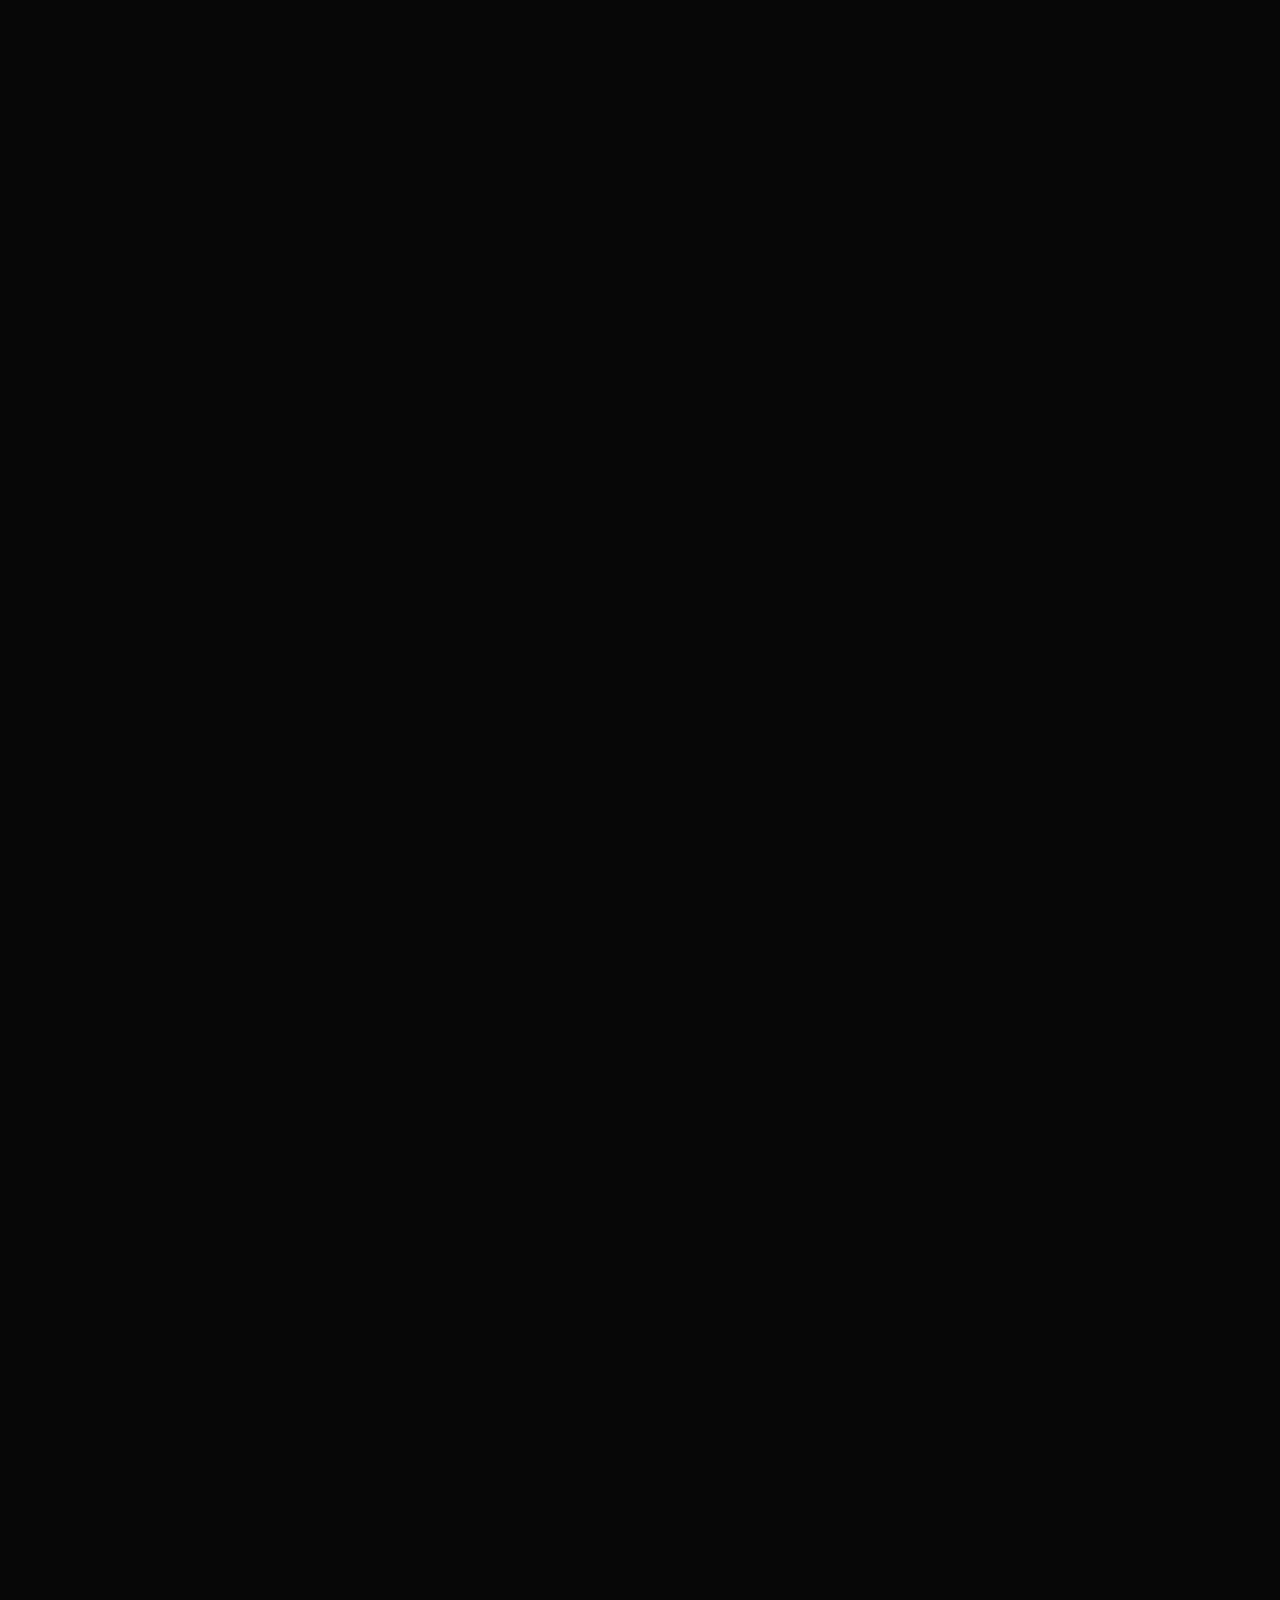
==== index.html @ befa2b54 "Refresh the portrait-stage stylesheet cache key" ====
<!doctype html>
<html lang="en">
<head>
<meta charset="utf-8">
<script>
(() => {
  const root = document.documentElement;
  root.classList.add("intro-pending");
  const revealLegacyPage = () => {
    root.classList.remove("intro-pending");
    document.getElementById("phase2-gate")?.setAttribute("hidden", "");
    document.getElementById("page")?.removeAttribute("inert");
  };
  window.addEventListener("error", event => {
    if (event.target?.type === "module" || event.target === window) revealLegacyPage();
  }, true);
  window.addEventListener("unhandledrejection", revealLegacyPage, { once: true });
})();
</script>
<style id="intro-critical-visibility">
html.intro-pending #page { visibility: hidden !important; }
</style>
<noscript><style>.phase2-gate{display:none!important}html.intro-pending #page{visibility:visible!important}</style></noscript>
<meta name="viewport" content="width=device-width, initial-scale=1">
<meta name="theme-color" content="#030303">
<title>Md Saad | ZTRACE — Cybersecurity Learning Portfolio</title>
<meta name="description" content="Md Saad is a CSE student beginning a cybersecurity journey, learning Linux, networking, reconnaissance fundamentals, and ethical hacking responsibly.">
<meta name="robots" content="index, follow, max-image-preview:large">
<meta property="og:title" content="Md Saad | ZTRACE — Cybersecurity Learning Portfolio">
<meta property="og:description" content="A CSE student documenting cybersecurity foundations, responsible exploration, and honest learning progress.">
<meta property="og:type" content="website">
<meta property="og:url" content="https://ztrace054-x.github.io/my-portfolio/">
<meta property="og:image" content="https://ztrace054-x.github.io/my-portfolio/assets/og-image.jpg">
<meta property="og:site_name" content="ZTRACE | Md Saad">
<meta property="og:image:alt" content="Md Saad’s cybersecurity learning portfolio in cinematic red and black">
<meta name="twitter:card" content="summary_large_image">
<meta name="twitter:title" content="Md Saad | ZTRACE — Cybersecurity Learning Portfolio">
<meta name="twitter:description" content="Md Saad is a CSE student building cybersecurity foundations in Linux, networking, reconnaissance, and ethical hacking.">
<meta name="twitter:image" content="https://ztrace054-x.github.io/my-portfolio/assets/og-image.jpg">
<link rel="canonical" href="https://ztrace054-x.github.io/my-portfolio/">
<link rel="icon" type="image/svg+xml" href="./assets/favicon.svg">
<link rel="preload" href="./assets/fonts/space-grotesk-latin.woff2" as="font" type="font/woff2" crossorigin>
<link rel="preload" href="./assets/fonts/jetbrains-mono-latin.woff2" as="font" type="font/woff2" crossorigin>
<script type="module" src="./js/main.js?v=20261109.3"></script>
<link rel="stylesheet" href="./css/tokens.css?v=20261109.1"><link rel="stylesheet" href="./css/base.css?v=20261106.3"><link rel="stylesheet" href="./css/components.css?v=20261106.3"><link rel="stylesheet" href="./css/motion.css?v=20261106.3"><link rel="stylesheet" href="./css/style.css?v=20261106.3"><link rel="stylesheet" href="./css/intro.css?v=20261106.3"><link rel="stylesheet" href="./css/responsive.css?v=20261018.3"><link rel="stylesheet" href="./css/portfolio-refresh.css?v=20261106.3"><link rel="stylesheet" href="./css/design-system.css?v=20261018.3"><link rel="stylesheet" href="./css/phase-3.css?v=20261018.3"><link rel="stylesheet" href="./css/phase-4.css?v=20261106.3">
  
  <link rel="stylesheet" href="./css/motion-polish.css?v=20261018.5">
  <link rel="stylesheet" href="./css/dashboard-shell.css?v=20261106.3" media="print" data-workspace-styles><link rel="stylesheet" href="./css/phase-5.css?v=20261106.3"><link rel="stylesheet" href="./css/phase-6.css?v=20261106.3"><link rel="stylesheet" href="./css/premium-redesign.css?v=20261106.3"><meta name="color-scheme" content="dark"><script type="application/ld+json">
{
  "@context": "https://schema.org",
  "@type": "Person",
  "name": "Md Saad",
  "alternateName": "ZTRACE",
  "url": "https://ztrace054-x.github.io/my-portfolio/",
  "image": "https://ztrace054-x.github.io/my-portfolio/assets/saad-golden.jpg",
  "description": "Md Saad is a CSE student beginning a cybersecurity journey, developing foundations in Linux, computer networking, reconnaissance, and ethical hacking through responsible learning.",
  "knowsAbout": ["Computer science", "Linux fundamentals", "Computer networking", "Reconnaissance fundamentals", "Ethical hacking principles"],
  "sameAs": ["https://github.com/ztrace054-x", "https://tryhackme.com/p/mdsaad01755", "https://www.instagram.com/mdsaad01755/"]
}
</script>
  <link rel="stylesheet" href="./css/cyber-noir.css?v=20261105.2">
  <link rel="stylesheet" href="./css/phase-6-visual-unification.css?v=20261106.1">
  <link rel="stylesheet" href="./css/phantom-signal.css?v=20261108.1">
  <link rel="stylesheet" href="./css/workspace-shell.css?v=20261107.1" media="print" data-workspace-styles>
  <link rel="preconnect" href="https://fonts.googleapis.com">
  <link rel="preconnect" href="https://fonts.gstatic.com" crossorigin>
  <link href="https://fonts.googleapis.com/css2?family=Barlow+Condensed:wght@600;700;800;900&display=swap" rel="stylesheet" media="print" data-async-fonts>
  <noscript><link href="https://fonts.googleapis.com/css2?family=Barlow+Condensed:wght@600;700;800;900&display=swap" rel="stylesheet"></noscript>
  <link rel="stylesheet" href="./css/editorial-reference.css?v=20261109.4">
</head>
<body data-design="editorial-portfolio-v1">
<a class="skip-link" href="#main">Skip to content</a>
<div id="page">
  <header class="site-header" id="site-header">
    <div class="header-inner container">
      <a class="wordmark" href="#home" aria-label="ZTRACE by Md Saad, home">ZTRACE<span>.</span><small>MD SAAD</small></a>
      <nav class="desktop-nav" aria-label="Main navigation">
        <a href="#home" data-magnetic aria-current="location"><span class="nav-link-inner"><span class="nav-index">01</span> Home</span></a><a href="#about" data-magnetic><span class="nav-link-inner"><span class="nav-index">02</span> About</span></a><a href="#workbench" data-magnetic><span class="nav-link-inner"><span class="nav-index">03</span> Workbench</span></a><a href="#projects" data-magnetic><span class="nav-link-inner"><span class="nav-index">04</span> Projects</span></a><a href="#certificates" data-magnetic><span class="nav-link-inner"><span class="nav-index">05</span> Certificates</span></a><a href="#contact" data-magnetic><span class="nav-link-inner"><span class="nav-index">06</span> Contact</span></a>
      </nav>
      <a class="workspace-launch" id="workspace-launch" href="#/profile">Open workspace <span aria-hidden="true">↗</span></a>
      <div class="header-controls">
        <button class="motion-toggle" data-motion-toggle type="button" aria-pressed="true" aria-label="Turn animations off"><span class="motion-dot" aria-hidden="true"></span><span data-motion-label>Motion on</span></button><button class="menu-toggle" id="menu-toggle" type="button" aria-label="Open navigation" aria-controls="mobile-menu" aria-expanded="false"><span></span><span></span></button>
      </div>
    </div>
  </header>
  <main id="main" tabindex="-1">
    <noscript><style>.motion-toggle,.menu-toggle,.copy-button,.replay-link,.workspace-launch,.mobile-workspace-link,.app-back-link{display:none!important}</style>
    <nav class="container no-script-nav" aria-label="Section links">
      <a href="#home">Home</a><a href="#about">About</a><a href="#workbench">Workbench</a><a href="#projects">Projects</a><a href="#certificates">Certificates</a><a href="#contact">Contact</a><a href="#gallery">Gallery</a>
    </nav>
    </noscript>
    <section class="hero container editorial-hero" id="home" aria-labelledby="hero-title">
 <div class="hero-topline"><p class="eyebrow"><span class="status-dot"></span>01 / LEARNING IN PUBLIC</p><span class="micro">ZTRACE / CYBERSECURITY PORTFOLIO</span></div>
 <div class="hero-main editorial-hero-main">
  <div class="hero-copy">
   <p class="hero-greeting">HELLO, I'M</p>
   <h1 id="hero-title" class="hero-name" aria-label="MD SAAD."><span class="hero-name-first">MD</span><span class="hero-name-last">SAAD<span class="hero-name-period">.</span></span></h1>
   <p class="hero-role">CSE STUDENT <span aria-hidden="true">/</span> CYBERSECURITY BEGINNER</p>
   <p class="hero-description">I'm beginning my cybersecurity journey, building strong foundations in Linux, computer networking and reconnaissance—while keeping every exercise authorized and responsible.</p>
   <div class="hero-actions"><a class="button button-primary" href="#workbench"><span>Explore my workbench <svg class="arrow" aria-hidden="true" viewBox="0 0 24 24"><path d="M5 12h14m-6-6 6 6-6 6"></path></svg></span></a><a class="text-link" href="#about">Meet Saad <span aria-hidden="true">↗</span></a></div>
   <p class="course-credit">LEARNING / <strong>ETHICAL HACKING FOR BEGINNERS · BYTE CAPSULE</strong></p>
   <div class="hero-tags" aria-label="Current learning focus"><span>LINUX</span><span>NETWORKING</span><span>RECON</span><span>ETHICAL HACKING</span></div>
  </div>
  <div class="hero-visual editorial-portrait-stage">
   <span class="hero-backdrop-word" aria-hidden="true">PORTFOLIO</span>
   <figure class="hero-portrait"><img class="hero-portrait-image" src="./assets/saad-golden.jpg" alt="Profile portrait in warm evening light, wearing a dark jacket" width="864" height="1080" loading="eager" fetchpriority="high" decoding="async"></figure>
   <span class="hero-float-tag hero-float-tag--linux" aria-hidden="true">LINUX</span>
   <span class="hero-float-tag hero-float-tag--network" aria-hidden="true">NETWORKING</span>
   <span class="hero-float-tag hero-float-tag--recon" aria-hidden="true">RECON</span>
   <span class="hero-float-tag hero-float-tag--ethical" aria-hidden="true">ETHICAL HACKING</span>
   <div class="hero-portrait-caption" aria-hidden="true"><strong>MD SAAD / ZTRACE</strong><span>CYBERSECURITY BEGINNER</span></div>
  </div>
 </div>
 <div class="hero-hud"><div><span>FOCUS</span><strong>LINUX / NETWORKING / RECON</strong></div><div><span>LEVEL</span><strong>BEGINNER / LEARNING IN PUBLIC</strong></div><div><span>PRINCIPLE</span><strong>AUTHORIZED PRACTICE ONLY</strong></div><a href="#projects" class="scroll-cue" aria-label="Scroll to learning tracks">SEE WHAT I'M BUILDING <span aria-hidden="true">↓</span></a></div>
</section>
<section class="about section container" id="about" aria-labelledby="about-title">
 <div class="section-heading"><p class="eyebrow">02 / ABOUT ME</p><h2 class="section-title" id="about-title" data-reveal="heading">A curious mind.<br><span class="secondary-heading">A new direction.</span></h2><span class="section-code" aria-hidden="true">THE PERSON BEHIND THE SIGNAL</span></div>
 <div class="identity-grid"><figure class="identity-portrait" data-reveal="photo"><div class="identity-photo" data-identity-tilt><div class="photo-label micro" aria-hidden="true"><span>WHO AM I?</span><span>SUBJECT // MD SAAD</span></div><img src="./assets/saad-formal.jpg" alt="Formal portrait of Md Saad" width="810" height="1080" loading="lazy" decoding="async"><div class="photo-scan" aria-hidden="true"></div><div class="photo-brackets" aria-hidden="true"><i></i><i></i><i></i><i></i></div><div class="photo-stamp micro" aria-hidden="true"><span>IDENTITY VERIFIED</span><small>PORTRAIT / VISUAL LABEL</small></div></div><figcaption><span>A face behind the curiosity.</span><span>HANDLE // ZTRACE054-X</span></figcaption></figure>
 <div class="identity-content"><p class="identity-intro" data-reveal="block">I'm Md Saad.<br><span>And this is where my cybersecurity journey begins.</span></p><div class="profile-card terminal-card" id="identity-terminal" data-cursor="terminal" role="region" aria-label="Terminal-style learning profile">
            <div class="profile-bar"><span class="profile-dots" aria-hidden="true"><i></i><i></i><i></i></span><span>saad@ztrace:~</span></div>
            <div class="profile-body">
              <p class="profile-cmd"><span class="prompt" aria-hidden="true">$</span> <span class="sr-only">whoami</span><span aria-hidden="true" data-type-command="whoami">whoami</span></p><p class="profile-out" data-terminal-output="0">md-saad: cse student / cybersecurity beginner</p>
              <p class="profile-cmd"><span class="prompt" aria-hidden="true">$</span> <span class="sr-only">cat status.txt</span><span aria-hidden="true" data-type-command="cat status.txt">cat status.txt</span></p><dl class="profile-status" data-terminal-output="1">
                <div><dt>education</dt><dd>CSE student</dd></div>
                <div><dt>level</dt><dd>cybersecurity beginner</dd></div>
                <div><dt>focus</dt><dd>Linux / networking / recon</dd></div>
                <div><dt>principle</dt><dd>authorized practice only</dd></div>
              </dl>
              <p class="profile-cmd"><span class="prompt" aria-hidden="true">$</span> <span class="sr-only">ls ./connect</span><span aria-hidden="true" data-type-command="ls ./connect">ls ./connect</span></p><ul class="profile-links" data-terminal-output="2">
                <li><a href="https://github.com/ztrace054-x" target="_blank" rel="noopener noreferrer">github <span aria-hidden="true">↗</span><span class="sr-only"> (opens in a new tab)</span></a></li>
                <li><a href="https://tryhackme.com/p/mdsaad01755" target="_blank" rel="noopener noreferrer">tryhackme <span aria-hidden="true">↗</span><span class="sr-only"> (opens in a new tab)</span></a></li>
                <li><a href="https://zt.zerodaytest.com/dashboard/profile" target="_blank" rel="noopener noreferrer">zeroday <span aria-hidden="true">↗</span><span class="sr-only"> (opens in a new tab)</span></a></li>
                <li><a href="https://www.instagram.com/mdsaad01755/" target="_blank" rel="noopener noreferrer">instagram <span aria-hidden="true">↗</span><span class="sr-only"> (opens in a new tab)</span></a></li>
                <li><a href="mailto:ztrace054@gmail.com">email <span aria-hidden="true">↗</span></a></li>
              </ul>
            </div>
          </div>
        </div></div>
 <div class="about-narrative"><p data-reveal="block">I'm Md Saad, a CSE student beginning my journey into cybersecurity. I'm currently developing my understanding of ethical hacking through structured learning and practical exploration.</p><p data-reveal="block">My interests include Linux, computer networking and reconnaissance fundamentals. I believe cybersecurity requires curiosity, discipline and responsibility. My goal is to keep learning, practice only in authorized environments and document my progress honestly.</p><div class="about-ethic" data-reveal="block"><span class="small-label">MY APPROACH</span><strong>Stay curious.<br>Practice responsibly. Document honestly.</strong><span class="small-label">CURRENT LEVEL / BEGINNER LEARNER</span></div></div>
 <p class="about-statement" data-reveal="heading">Cybersecurity begins with curiosity.<br><span class="secondary-heading">Trust is built through responsible practice.</span></p>
</section><section class="journey section" id="journey" aria-labelledby="journey-title">
      <div class="container">
        <div class="section-heading">
          <p class="eyebrow">03 / THE LEARNING PATH</p><h2 class="section-title" id="journey-title" data-reveal="heading">Foundations first. Possibilities ahead.</h2><span class="section-code" aria-hidden="true">PROGRESSION / 003</span>
        </div>
        <p class="section-intro" data-reveal="block">What I'm exploring now, what I want to try next,<br class="desktop-break"> and the direction I'm working toward.</p><a class="journey-skip text-link" href="#workbench">Skip to the workbench <span aria-hidden="true">↓</span></a>
        <div class="journey-route micro" aria-label="Learning roadmap"><span>START</span><span>LINUX</span><span>NETWORKING</span><span>RECON</span><span>ETHICAL HACKING</span><span>NEXT ↗</span></div><div class="journey-stage">
          <div class="journey-stage-label"><span>THE ROAD AHEAD</span><span>A learning roadmap, one step at a time.</span></div>
          <div class="journey-timeline" data-journey-timeline aria-label="Learning roadmap timeline">
          <div class="journey-track" aria-hidden="true"><span data-journey-progress></span></div>
          <div class="phase-grid">
            <article class="phase-card" data-phase="0"><span class="phase-number" aria-hidden="true">01</span><div class="phase-body"><p class="phase-status phase-status--progress"><span class="status-dot" aria-hidden="true"></span>In progress</p><h3>Foundations.</h3><p>Understanding the essentials before moving further.</p><ul><li>Ethical hacking fundamentals</li><li>Networking basics</li><li>Linux fundamentals</li><li>Reconnaissance concepts</li></ul><span class="phase-note">Building the essentials</span></div></article>
            <article class="phase-card" data-phase="1"><span class="phase-number" aria-hidden="true">02</span><div class="phase-body"><p class="phase-status phase-status--planned"><span class="status-dot" aria-hidden="true"></span>Planned</p><h3>Practice.</h3><p>Turning future understanding into responsible exploration.</p><ul><li>Authorized security labs</li><li>Beginner CTF challenges</li><li>Responsible bug hunting practice</li><li>Future certification goals</li></ul><span class="phase-note">Authorized practice only</span></div></article>
            <article class="phase-card" data-phase="2"><span class="phase-number" aria-hidden="true">03</span><div class="phase-body"><p class="phase-status phase-status--long-term"><span class="status-dot" aria-hidden="true"></span>Long-term</p><h3>Direction.</h3><p>Grow toward a professional cybersecurity career through consistent learning and responsible practice.</p><p class="phase-aspiration">Stay curious.<br>Build with intention.<br>Keep learning.</p><span class="phase-note">Professional direction</span></div></article>
          </div>
          </div>
        </div>
        <div class="journey-commitment" data-reveal="block"><span class="small-label">THE RULE THAT DOESN'T CHANGE</span><p>Every exercise starts with permission, a clearly defined scope, and a learning objective. I only practise in environments where I am explicitly authorized.</p><strong>AUTHORIZED PRACTICE ONLY.</strong></div>
      </div>
    </section>
    <section class="workbench section" id="workbench" aria-labelledby="workbench-title">
 <div class="container">
  <div class="section-heading"><p class="eyebrow">04 / THE WORKBENCH</p><h2 class="section-title" id="workbench-title" data-reveal="heading">Tools I'm learning.<br><span class="secondary-heading">Foundations first.</span></h2><span class="section-code" aria-hidden="true">BEGINNER EXPLORATION / 004</span></div>
  <p class="section-intro" data-reveal="block">A practical look at the tools I'm getting familiar with. Every one of them is still part of my learning process.</p>
  <div class="tool-grid editorial-tool-grid" aria-label="Cybersecurity tools in beginner exploration">
   <article class="tool-card" tabindex="0" role="group" aria-label="Kali Linux, beginner exploration"><div class="tool-card-top"><span class="tool-card-index">TOOL / 01</span><span class="tool-card-symbol" aria-hidden="true">K</span></div><h3>Kali Linux</h3><p>Learning environment</p><span class="tool-exploration">Beginner exploration</span></article>
   <article class="tool-card" tabindex="0" role="group" aria-label="Nmap, beginner exploration"><div class="tool-card-top"><span class="tool-card-index">TOOL / 02</span><span class="tool-card-symbol" aria-hidden="true">N</span></div><h3>Nmap</h3><p>Network discovery basics</p><span class="tool-exploration">Beginner exploration</span></article>
   <article class="tool-card" tabindex="0" role="group" aria-label="Wireshark, beginner exploration"><div class="tool-card-top"><span class="tool-card-index">TOOL / 03</span><span class="tool-card-symbol" aria-hidden="true">W</span></div><h3>Wireshark</h3><p>Packet and protocol concepts</p><span class="tool-exploration">Beginner exploration</span></article>
   <article class="tool-card" tabindex="0" role="group" aria-label="Burp Suite, beginner exploration"><div class="tool-card-top"><span class="tool-card-index">TOOL / 04</span><span class="tool-card-symbol" aria-hidden="true">B</span></div><h3>Burp Suite</h3><p>Web request concepts</p><span class="tool-exploration">Beginner exploration</span></article>
  </div>
  <div class="workbench-note" data-reveal="block"><span class="small-label">LEARNING STATUS</span><p>All four tools are at beginner-exploration level. Familiarity is not the same as professional experience.</p><a class="text-link" href="#/skill-progress">Open skill progress <span aria-hidden="true">↗</span></a></div>
 </div>
</section>
<section class="projects section" id="projects" aria-labelledby="projects-title">
 <div class="container">
  <div class="section-heading"><p class="eyebrow">05 / LEARNING TRACKS</p><h2 class="section-title" id="projects-title" data-reveal="heading">Work in progress.<br><span class="secondary-heading">One step at a time.</span></h2><span class="section-code" aria-hidden="true">PLANNED / ACTIVE LEARNING</span></div>
  <p class="section-intro" data-reveal="block">These are learning tracks and planned work—not completed professional projects or claims of practical security experience.</p>
  <div class="project-track-grid">
   <article class="workbench-card" data-reveal="block"><div class="workbench-card-top"><span class="workbench-index">TRACK / 01</span><span class="workbench-status is-active"><i aria-hidden="true"></i> IN PROGRESS</span></div><div class="workbench-glyph" aria-hidden="true"><span>01</span></div><h3>Recon foundations</h3><p>Learning how scope, DNS, HTTP and discovery concepts fit together before any security test begins.</p><ul class="workbench-tags"><li class="tag-blue">DNS</li><li class="tag-yellow">HTTP</li><li class="tag-green">SCOPE</li></ul><div class="workbench-card-foot"><span>LEARNING TRACK</span><span>01 / 03</span></div></article>
   <article class="workbench-card" data-reveal="block"><div class="workbench-card-top"><span class="workbench-index">TRACK / 02</span><span class="workbench-status is-building"><i aria-hidden="true"></i> BUILDING</span></div><div class="workbench-glyph" aria-hidden="true"><span>02</span></div><h3>Linux &amp; networking</h3><p>Strengthening command-line habits and learning how addresses, ports and packets fit together.</p><ul class="workbench-tags"><li class="tag-orange">CLI</li><li class="tag-blue">TCP/IP</li><li class="tag-yellow">PACKETS</li></ul><div class="workbench-card-foot"><span>FOUNDATIONS</span><span>02 / 03</span></div></article>
   <article class="workbench-card" data-reveal="block"><div class="workbench-card-top"><span class="workbench-index">TRACK / 03</span><span class="workbench-status is-planned"><i aria-hidden="true"></i> PLANNED</span></div><div class="workbench-glyph" aria-hidden="true"><span>03</span></div><h3>Authorized lab journal</h3><p>A planned place to record lab objectives, permitted scope, observations and lessons from each exercise.</p><ul class="workbench-tags"><li class="tag-green">LAB NOTES</li><li class="tag-orange">ETHICS</li><li class="tag-blue">LESSONS</li></ul><div class="workbench-card-foot"><span>FUTURE NOTES</span><span>03 / 03</span></div></article>
  </div>
  <div class="workbench-note" data-reveal="block"><span class="small-label">EVIDENCE FIRST</span><p>I'll present projects as completed only when there is real implementation and evidence to show.</p><a class="text-link" href="#/projects">View project record <span aria-hidden="true">↗</span></a></div>
 </div>
</section>
<section class="certificates section" id="certificates" aria-labelledby="certificates-title">
 <div class="container">
  <div class="certificate-goals-banner" role="note" data-reveal="block"><span class="certificate-banner-mark" aria-hidden="true">!</span><div><strong>These are future goals, not yet earned — InshaAllah.</strong><p>The four professional certifications below are future goals. The Byte Capsule course-completion certificate is a separate learning milestone.</p></div></div>

 <div class="section-heading"><p class="eyebrow">06 / CREDENTIALS</p><h2 class="section-title" id="certificates-title" data-reveal="heading">Proof of learning.<br><span class="secondary-heading">Goals still ahead.</span></h2><span class="section-code" aria-hidden="true">EARNED / PLANNED</span></div>

  <div class="certificate-goal-grid">
   <article class="certificate-goal-card" data-reveal="block"><span class="goal-number">01</span><span class="goal-status">Future goal — not yet earned</span><h3>Junior Penetration Tester Certificate</h3><!-- When a real certificate is earned: replace this button with a working <a href="path/to/certificate.pdf" download> link, and remove the disabled/aria-disabled attribute and the "Coming soon" label. --><button type="button" class="certificate-coming-soon" aria-disabled="true" tabindex="0"><span>Download certificate</span><strong>Coming soon</strong></button></article>
   <article class="certificate-goal-card" data-reveal="block"><span class="goal-number">02</span><span class="goal-status">Future goal — not yet earned</span><h3>OSCP</h3><!-- When a real certificate is earned: replace this button with a working <a href="path/to/certificate.pdf" download> link, and remove the disabled/aria-disabled attribute and the "Coming soon" label. --><button type="button" class="certificate-coming-soon" aria-disabled="true" tabindex="0"><span>Download certificate</span><strong>Coming soon</strong></button></article>
   <article class="certificate-goal-card" data-reveal="block"><span class="goal-number">03</span><span class="goal-status">Future goal — not yet earned</span><h3>Senior Penetration Tester Certificate</h3><!-- When a real certificate is earned: replace this button with a working <a href="path/to/certificate.pdf" download> link, and remove the disabled/aria-disabled attribute and the "Coming soon" label. --><button type="button" class="certificate-coming-soon" aria-disabled="true" tabindex="0"><span>Download certificate</span><strong>Coming soon</strong></button></article>
   <article class="certificate-goal-card" data-reveal="block"><span class="goal-number">04</span><span class="goal-status">Future goal — not yet earned</span><h3>CEH (Certified Ethical Hacker)</h3><!-- When a real certificate is earned: replace this button with a working <a href="path/to/certificate.pdf" download> link, and remove the disabled/aria-disabled attribute and the "Coming soon" label. --><button type="button" class="certificate-coming-soon" aria-disabled="true" tabindex="0"><span>Download certificate</span><strong>Coming soon</strong></button></article>
  </div>
  <article class="earned-certificate-card" data-reveal="block">
   <div class="earned-certificate-copy"><p class="small-label">DOCUMENTED LEARNING MILESTONE</p><span class="earned-status">EARNED / COURSE COMPLETION</span><h3>Ethical Hacking for Beginners</h3><p>Byte Capsule · 100 Days Challenge Live Online Training Program</p><dl><div><dt>Awarded</dt><dd><time datetime="2026-11-01">November 01, 2026</time></dd></div><div><dt>Certificate ID</dt><dd>7482ZWKQ</dd></div></dl><div class="certificate-actions"><a href="./assets/certificates/Md_Saad_Certificate.png" target="_blank" rel="noopener noreferrer">View original certificate ↗</a><a href="https://bytecapsuleit.com/verify-certificate" target="_blank" rel="noopener noreferrer">Verify with issuer ↗</a></div><p class="certificate-note">This is a course-completion certificate, not a professional penetration-testing certification.</p></div>
   <figure class="earned-certificate-preview"><img src="./assets/certificates/Md_Saad_Certificate.png" alt="Byte Capsule Certificate of Completion for Ethical Hacking for Beginners, awarded to Md Saad" width="1123" height="794" loading="lazy" decoding="async"></figure>
  </article>

 </div>
</section>
    <section class="gallery section container" id="gallery" aria-labelledby="gallery-title">
      <div class="section-heading">
        <p class="eyebrow">07 / BEYOND THE SCREEN</p><h2 class="section-title" id="gallery-title" data-reveal="heading">The person behind the journey.</h2><span class="section-code" aria-hidden="true">PERSONAL FRAMES / 005</span>
      </div>
      <p class="section-intro" data-reveal="block">A few personal frames. Another way to meet the person<br class="desktop-break"> behind the learning.</p>
      <div class="gallery-grid">
        <article class="gallery-card gallery-first">
          <button class="gallery-trigger" type="button" data-gallery-item="0" data-cursor="view" aria-label="View photo: A different perspective">
          <div class="gallery-tilt" data-tilt><div class="gallery-reveal" data-reveal="photo"><div class="gallery-image-parallax" data-parallax="gallery"><img src="./assets/saad-dark.jpg" alt="Black-and-white portrait wearing sunglasses and a dark shirt" width="810" height="1080" loading="lazy" decoding="async"></div><span class="photo-number" aria-hidden="true">01</span><span class="view-photo">View photo <span aria-hidden="true">↗</span></span></div></div>
          </button>
          <div class="gallery-caption" data-reveal="block"><div class="gallery-category"><span>PERSONAL PORTRAIT</span><span>PHOTO</span></div><h3>A different perspective</h3><p>A portrait from outside the screen.</p></div>
        </article>
        <article class="gallery-card gallery-second">
          <button class="gallery-trigger" type="button" data-gallery-item="1" data-cursor="view" aria-label="View photo: Another perspective">
          <div class="gallery-tilt" data-tilt><div class="gallery-reveal" data-reveal="photo"><div class="gallery-image-parallax" data-parallax="gallery"><img src="./assets/saad-formal.jpg" alt="Formal black-and-white portrait" width="810" height="1080" loading="lazy" decoding="async"></div><span class="photo-number" aria-hidden="true">02</span><span class="view-photo">View photo <span aria-hidden="true">↗</span></span></div></div>
          </button>
          <div class="gallery-caption" data-reveal="block"><div class="gallery-category"><span>PERSONAL PORTRAIT</span><span>PHOTO</span></div><h3>Another perspective</h3><p>A more formal frame in the same personal story.</p></div>
        </article>
        </div>
    </section>
    <section class="contact section" id="contact" aria-labelledby="contact-title">
      <div class="container contact-grid">
        <div class="contact-copy">
          <p class="eyebrow">08 / OPEN A CONNECTION</p><h2 class="section-title" id="contact-title" data-reveal="heading">Let's exchange ideas.</h2><p class="section-intro" data-reveal="block">Want to talk about cybersecurity, technology, or learning? A simple hello is a good place to start.</p>
        </div>
        <div class="contact-panel" id="contact-panel" data-reveal="block" data-cursor="terminal">
          <div class="terminal-command"><span aria-hidden="true">&gt;</span> contact --email<span class="command-index" aria-hidden="true">01</span></div>
          <div class="email-row">
            <a class="email-address" id="email-link" href="mailto:ztrace054@gmail.com"><span class="sr-only">ztrace054@gmail.com</span><span class="email-display" aria-hidden="true"><span id="email-text">ztrace054@gmail.com</span><span class="terminal-cursor"></span></span></a><button class="copy-button" id="copy-email" type="button" aria-label="Copy email address"><svg viewBox="0 0 24 24" aria-hidden="true"><rect x="8" y="8" width="11" height="12" rx="2"></rect><path d="M15 8V5a2 2 0 0 0-2-2H5a2 2 0 0 0-2 2v8a2 2 0 0 0 2 2h3"></path></svg><span>Copy</span></button>
          </div>
          <p class="copy-feedback" id="copy-feedback" role="status" aria-live="polite" aria-atomic="true"></p>
          <div class="contact-actions">
            <a class="button button-outline" href="mailto:ztrace054@gmail.com" data-magnetic><span>Send email <span aria-hidden="true">↗</span></span></a><a class="text-link" href="https://github.com/ztrace054-x" target="_blank" rel="noopener noreferrer">GitHub <span aria-hidden="true">↗</span><span class="sr-only"> (opens in a new tab)</span></a>
          </div>
          <span class="contact-caption">A conversation starts with curiosity.</span>
        </div>
      </div>
    </section>
  </main>
  <footer class="site-footer container">
    <span class="footer-credit"><span aria-hidden="true">&gt;</span> Personal goal / Building connections</span>
    <span>© <span id="year">2026</span> Md Saad / ZTRACE</span>
    <nav class="footer-links" aria-label="Footer links"><a href="#gallery">Gallery</a><a href="https://github.com/ztrace054-x" target="_blank" rel="noopener noreferrer">GitHub ↗</a><a href="#home">Back to top ↑</a></nav>
    <a class="replay-link text-link" href="?intro=1">Replay intro <span aria-hidden="true">↻</span></a>
  </footer>
</div>
<div id="app-shell" class="app-shell hud-body" data-app-shell hidden>
  <button class="app-sidebar-backdrop" type="button" data-sidebar-backdrop hidden aria-label="Close navigation drawer"></button>
  <aside id="app-sidebar" class="app-sidebar" data-app-sidebar aria-label="ZTRACE workspace sidebar">
    <div class="app-sidebar__brand-row">
      <a class="app-brand" href="#/profile" aria-label="ZTRACE ZTRACE profile">
        <span class="app-brand__mark" aria-hidden="true"><svg viewBox="0 0 40 40" fill="none"><path d="M20 3.5 34 11.5v17L20 36.5 6 28.5v-17L20 3.5Z" stroke="currentColor" stroke-width="1.4"/><path d="M11 15.2c2.7-3 5.7-4.5 9-4.5s6.3 1.5 9 4.5c-2.7 3-5.7 4.5-9 4.5s-6.3-1.5-9-4.5Z" stroke="currentColor" stroke-width="1.2"/><circle cx="20" cy="15.2" r="2.4" fill="currentColor"/><path d="m14 25 4 4 8-8" stroke="currentColor" stroke-width="1.4" stroke-linecap="square"/></svg></span>
        <span class="app-brand__word">ZTRACE<span>.ztrace</span></span>
      </a>
      <button class="app-icon-button app-collapse-button" type="button" data-sidebar-collapse aria-label="Collapse sidebar" aria-expanded="true" title="Collapse sidebar">
        <svg viewBox="0 0 24 24" aria-hidden="true"><rect x="3.5" y="4" width="17" height="16" rx="1.5"/><path d="M9 4v16m7-11-3 3 3 3"/></svg>
      </button>
    </div>
    <a class="app-back-link" href="./" aria-label="Return to the main portfolio page">← Back to portfolio</a>
    <div class="app-sidebar__section-label"><span>MENU</span><span class="app-sidebar__section-line"></span></div>
    <nav class="app-nav" aria-label="Workspace views">
      <a class="app-nav-link" href="#/profile" data-nav-item data-route="profile" aria-label="Profile" title="Profile">
        <svg viewBox="0 0 24 24" aria-hidden="true"><circle cx="12" cy="8" r="3.5"/><path d="M5 20c.6-3.6 3-5.5 7-5.5s6.4 1.9 7 5.5"/></svg><span class="app-nav-label">Profile</span><span class="app-nav-arrow" aria-hidden="true">↗</span>
      </a>
      <a class="app-nav-link" href="#/dashboard" data-nav-item data-route="dashboard" aria-label="Dashboard" title="Dashboard">
        <svg viewBox="0 0 24 24" aria-hidden="true"><rect x="3.5" y="3.5" width="7" height="7" rx="1"/><rect x="13.5" y="3.5" width="7" height="7" rx="1"/><rect x="3.5" y="13.5" width="7" height="7" rx="1"/><rect x="13.5" y="13.5" width="7" height="7" rx="1"/></svg><span class="app-nav-label">Dashboard</span><span class="app-nav-arrow" aria-hidden="true">↗</span>
      </a>
      <a class="app-nav-link" href="#/certificates" data-nav-item data-route="certificates" aria-label="Certificates" title="Certificates">
        <svg viewBox="0 0 24 24" aria-hidden="true"><circle cx="12" cy="9" r="6"/><path d="m8.5 14-1 7 4.5-2.5 4.5 2.5-1-7M9.5 9l1.7 1.7L14.5 7.5"/></svg><span class="app-nav-label">Certificates</span><span class="app-nav-arrow" aria-hidden="true">↗</span>
      </a>
      <a class="app-nav-link" href="#/projects" data-nav-item data-route="projects" aria-label="Projects" title="Projects">
        <svg viewBox="0 0 24 24" aria-hidden="true"><path d="M3.5 7.5h6l2 2h9v9.5H3.5z"/><path d="M3.5 7.5V5h7l2 2h7"/></svg><span class="app-nav-label">Projects</span><span class="app-nav-arrow" aria-hidden="true">↗</span>
      </a>
      <a class="app-nav-link" href="#/attack-surface" data-nav-item data-route="attack-surface" aria-label="Attack Surface" title="Attack Surface">
        <svg viewBox="0 0 24 24" aria-hidden="true"><circle cx="12" cy="12" r="8.5"/><circle cx="12" cy="12" r="4.5"/><path d="M12 3.5v17M3.5 12h17M12 12l6-6"/></svg><span class="app-nav-label">Attack Surface</span><span class="app-nav-arrow" aria-hidden="true">↗</span>
      </a>
      <a class="app-nav-link" href="#/skill-progress" data-nav-item data-route="skill-progress" aria-label="Skill Progress" title="Skill Progress">
        <svg viewBox="0 0 24 24" aria-hidden="true"><path d="M4 20V12m5 8V7m5 13V10m5 10V4M2.5 20.5h19"/></svg><span class="app-nav-label">Skill Progress</span><span class="app-nav-arrow" aria-hidden="true">↗</span>
      </a>
      <a class="app-nav-link" href="#/learning-path" data-nav-item data-route="learning-path" aria-label="Learning Path" title="Learning Path">
        <svg viewBox="0 0 24 24" aria-hidden="true"><circle cx="5" cy="6" r="2"/><circle cx="19" cy="18" r="2"/><circle cx="15" cy="5" r="2"/><path d="M7 6h3a5 5 0 0 1 5 5v5m0 0h2"/></svg><span class="app-nav-label">Learning Path</span><span class="app-nav-arrow" aria-hidden="true">↗</span>
      </a>
      <a class="app-nav-link" href="#/write-ups" data-nav-item data-route="write-ups" aria-label="Write-ups" title="Write-ups">
        <svg viewBox="0 0 24 24" aria-hidden="true"><path d="M6 3.5h8l4 4v13H6z"/><path d="M14 3.5v4h4M9 12h6m-6 3.5h6"/></svg><span class="app-nav-label">Write-ups</span><span class="app-nav-arrow" aria-hidden="true">↗</span>
      </a>
      <a class="app-nav-link" href="#/automation" data-nav-item data-route="automation" aria-label="Automation" title="Automation">
        <svg viewBox="0 0 24 24" aria-hidden="true"><rect x="3.5" y="4" width="6" height="5" rx="1"/><rect x="14.5" y="15" width="6" height="5" rx="1"/><path d="M9.5 6.5h3a3 3 0 0 1 3 3V15M12.5 12l3 3 3-3"/></svg><span class="app-nav-label">Automation</span><span class="app-nav-arrow" aria-hidden="true">↗</span>
      </a>
      <a class="app-nav-link" href="#/gallery" data-nav-item data-route="gallery" aria-label="Gallery" title="Gallery">
        <svg viewBox="0 0 24 24" aria-hidden="true"><rect x="3" y="4" width="18" height="16" rx="1.5"/><circle cx="8.5" cy="9" r="1.5"/><path d="m4 17 5-5 3 3 3.5-4 4.5 5"/></svg><span class="app-nav-label">Gallery</span><span class="app-nav-arrow" aria-hidden="true">↗</span>
      </a>
      <a class="app-nav-link" href="#/contact" data-nav-item data-route="contact" aria-label="Contact" title="Contact">
        <svg viewBox="0 0 24 24" aria-hidden="true"><rect x="3" y="5" width="18" height="14" rx="1.5"/><path d="m4 7 8 6 8-6"/></svg><span class="app-nav-label">Contact</span><span class="app-nav-arrow" aria-hidden="true">↗</span>
      </a>
      <p class="app-nav-empty" data-nav-empty hidden>No matching menu items.</p>
    </nav>
    <div class="app-sidebar__bottom">
      <button class="app-nav-link app-nav-action" type="button" data-panel-open="notifications" aria-label="Open workspace notes">
        <svg viewBox="0 0 24 24" aria-hidden="true"><path d="M5 4.5h14v15H5zM8 8h8M8 12h8M8 16h5"/></svg><span class="app-nav-label">Workspace notes</span>
      </button>
      <button class="app-nav-link app-nav-action" type="button" data-panel-open="settings" aria-label="Open settings" title="Settings">
        <svg viewBox="0 0 24 24" aria-hidden="true"><path d="M4 6h16M4 12h16M4 18h16"/><circle cx="9" cy="6" r="2" fill="#03090b"/><circle cx="15" cy="12" r="2" fill="#03090b"/><circle cx="7" cy="18" r="2" fill="#03090b"/></svg><span class="app-nav-label">Settings</span><span class="app-nav-arrow" aria-hidden="true">↗</span>
      </button>
      <div class="app-sidebar__foot"><span class="status-dot" aria-hidden="true"></span><span class="app-nav-label">LEARNING MODE / LOCAL</span></div>
    </div>
  </aside>

  <div class="app-main">
    <header class="app-topbar">
      <div class="app-topbar__identity">
        <button class="app-icon-button app-mobile-menu" type="button" data-sidebar-toggle aria-label="Open navigation" aria-controls="app-sidebar" aria-expanded="false" title="Open navigation">
          <svg viewBox="0 0 24 24" aria-hidden="true"><path d="M4 6h16M4 12h16M4 18h16"/></svg>
        </button>
        <div class="app-title-stack"><p class="app-topbar-eyebrow">ZTRACE WORKSPACE / LOCAL</p><p class="app-current-view" data-view-title>Profile</p></div>
        <div class="app-period" aria-label="Learning to date, display only"><span>LEARNING TO DATE</span><strong>Learning in public</strong><svg viewBox="0 0 24 24" aria-hidden="true"><path d="m7 10 5 5 5-5"/></svg></div>
      </div>
      <label class="app-search" aria-label="Search workspace navigation">
        <svg viewBox="0 0 24 24" aria-hidden="true"><circle cx="10.8" cy="10.8" r="6.5"/><path d="m16 16 4.5 4.5"/></svg>
        <input type="search" data-nav-search placeholder="Search menu..." autocomplete="off" spellcheck="false">
        <kbd>⌕</kbd>
      </label>
      <div class="app-topbar__actions">
        <button class="app-icon-button app-topbar-bell" type="button" data-panel-open="notifications" aria-label="Open workspace notes" title="Workspace notes">
          <svg viewBox="0 0 24 24" aria-hidden="true"><path d="M5 4.5h14v15H5zM8 8h8M8 12h8M8 16h5"/></svg>
        </button>
        <button class="app-motion-toggle" type="button" data-shell-motion-toggle aria-pressed="true" aria-label="Turn motion off"><span class="app-motion-dot" aria-hidden="true"></span><span data-shell-motion-label>MOTION ON</span></button>
        <a class="app-avatar" href="#/profile" aria-label="Open Md Saad profile" title="Open Profile"><img src="./assets/saad-golden.jpg" alt="Profile portrait" width="40" height="50" loading="lazy" decoding="async"><span>ZTRACE</span></a>
      </div>
    </header>

    <main class="app-view-stage" aria-label="Workspace content">
      <div id="app-view-root" class="app-view-root" data-view-root tabindex="0" aria-live="polite">
        <div class="app-view-loading"><span class="status-dot" aria-hidden="true"></span> Preparing local workspace…</div>
      </div>
      <footer class="app-statusbar"><span><i class="status-dot" aria-hidden="true"></i> LOCAL SESSION / LEARNING MODE</span><span>NO LIVE SCANS <b>·</b> AUTHORIZED PRACTICE ONLY</span></footer>
    </main>
  </div>

  <button class="app-panel-backdrop" type="button" data-panel-backdrop hidden aria-label="Close open panel"></button>
  <aside class="app-side-panel app-notifications-panel" data-app-panel="notifications" role="dialog" aria-modal="true" aria-labelledby="workspace-notes-title" aria-hidden="true" hidden>
    <header class="app-panel-header"><div><p class="view-eyebrow">LOCAL REFERENCE / 03</p><h2 id="workspace-notes-title">Workspace notes</h2></div><button class="app-icon-button" type="button" data-panel-close aria-label="Close workspace notes"><svg viewBox="0 0 24 24" aria-hidden="true"><path d="m6 6 12 12M18 6 6 18"/></svg></button></header>
    <div class="app-panel-summary"><span class="app-panel-summary-dot" aria-hidden="true"></span><span>STATIC REFERENCE</span><span class="app-panel-summary-line"></span><strong>3 NOTES</strong></div>
    <ol class="app-notification-list">
      <li class="app-notification-item"><span class="app-notification-icon" aria-hidden="true"><svg viewBox="0 0 24 24"><path d="M12 3 14.8 8.7 21 9.6l-4.5 4.4 1.1 6.2L12 17.3l-5.6 2.9 1.1-6.2L3 9.6l6.2-.9L12 3Z"/></svg></span><div><p class="app-notification-kicker">WELCOME / WORKSPACE</p><h3>Welcome</h3><p>This is a static learning portfolio. No account or authentication service is connected.</p></div></li>
      <li class="app-notification-item"><span class="app-notification-icon" aria-hidden="true"><svg viewBox="0 0 24 24"><path d="M4 19.5V5m0 14.5h16M7.5 15l3.5-4 3 2 5-6"/></svg></span><div><p class="app-notification-kicker">JOURNEY / NOTE</p><h3>Learning in public</h3><p>This workspace records the current learning journey. Empty counts are intentional until verified entries exist.</p></div></li>
      <li class="app-notification-item"><span class="app-notification-icon" aria-hidden="true"><svg viewBox="0 0 24 24"><circle cx="12" cy="12" r="8.5"/><path d="M12 7v5l3.5 2"/></svg></span><div><p class="app-notification-kicker">NEXT STEP / LEARNING</p><h3>Next step: recon basics</h3><p>Continue with reconnaissance fundamentals in authorized practice environments.</p></div></li>
    </ol>
    <p class="app-panel-footnote">These are static workspace notes, not live alerts.</p>
  </aside>

  <aside class="app-side-panel app-settings-panel" data-app-panel="settings" role="dialog" aria-modal="true" aria-labelledby="settings-title" aria-hidden="true" hidden>
    <header class="app-panel-header"><div><p class="view-eyebrow">PREFERENCES / LOCAL</p><h2 id="settings-title">Settings</h2></div><button class="app-icon-button" type="button" data-panel-close aria-label="Close settings"><svg viewBox="0 0 24 24" aria-hidden="true"><path d="m6 6 12 12M18 6 6 18"/></svg></button></header>
    <section class="app-setting-group" aria-labelledby="motion-setting-title"><div class="app-setting-heading"><div><h3 id="motion-setting-title">Interface motion</h3><p>Control transitions and decorative animation.</p></div><button class="app-setting-toggle" type="button" data-shell-motion-toggle aria-pressed="true" aria-label="Turn motion off"><span class="app-setting-toggle-dot" aria-hidden="true"></span><span data-shell-motion-label>MOTION ON</span></button></div><p class="app-setting-status" data-motion-status>MOTION SYSTEM ACTIVE</p></section>
    <section class="app-setting-group"><label class="app-setting-label" for="motion-intensity">MOTION INTENSITY</label><select id="motion-intensity" class="app-setting-select" data-motion-intensity><option value="low">LOW</option><option value="medium">MEDIUM</option><option value="high">HIGH</option></select><p class="app-setting-help">Intensity changes the speed of supported UI transitions. It does not add extra effects.</p></section>
    <section class="app-setting-group app-setting-replay"><div><h3>Replay intro</h3><p>Replay the Phantom Signal cinematic introduction.</p></div><button class="hud-btn" type="button" data-replay-intro>Replay intro <span aria-hidden="true">↻</span></button></section>
    <p class="app-panel-footnote">Preferences are saved in this browser when local storage is available. System reduced-motion preferences are respected.</p>
  </aside>
</div>
<div id="phase2-gate" class="phase2-gate phantom-intro is-active" role="dialog" aria-modal="true" aria-labelledby="phantom-intro-title" aria-hidden="false" tabindex="-1" data-release="phantom-signal-20261108.1">
  <span class="phantom-intro__wake" aria-hidden="true"></span>
  <div class="phantom-intro__backdrop" aria-hidden="true" data-parallax="0.12">
    <span class="phantom-intro__crimson-wake" aria-hidden="true"></span>
    <span class="phantom-intro__cursor-light"></span>
    <span class="phantom-intro__light-streak"></span>
    <span class="phantom-intro__particles" data-parallax="0.22"><i></i><i></i><i></i><i></i><i></i><i></i><i></i><i></i><i></i><i></i><i></i><i></i><i></i><i></i></span>
    <div class="phantom-intro__code" data-parallax="0.16"><span>01011001 01010011 01001001 01000111 01001110 01000001 01001100</span><span>10100101 01010011 01001000 01000001 01000100 01001111 01010111</span><span>01010000 01001000 01000001 01001110 01010100 01001111 01001101</span><span>01010011 01001001 01000111 01001110 01000001 01001100 01010011</span><span>01000011 01010010 01001001 01001101 01010011 01001111 01001110</span><span>01010011 01001001 01000111 01001110 01000001 01001100 01011111 01011000</span><span>01001000 01000001 01011010 01000101 01011111 01010011 01010100 01000001 01010100 01001001 01000011</span></div>
    <span class="phantom-intro__exit-sweep"></span>
  </div>
  <header class="phantom-intro__topbar phase2-gate__topbar">
    <span class="phantom-intro__brand"><i class="phantom-intro__brand-mark" aria-hidden="true"></i><strong>./ PHANTOM SIGNAL</strong></span>
    <span>CRIMSON CYBER NOIR // ZTRACE</span>
    <time class="phantom-intro__clock" data-phantom-clock>--:--:--</time>
  </header>
  <section class="phantom-intro__stage" aria-labelledby="phantom-intro-title">
    <div class="phantom-intro__copy">
      <p class="phantom-intro__eyebrow">SIGNAL 001 / UNKNOWN PRESENCE DETECTED</p>
      <h1 class="phantom-intro__title" id="phantom-intro-title" data-text="PHANTOM SIGNAL">PHANTOM <span>SIGNAL</span></h1>
      <div class="phantom-intro__quotes" aria-label="Phantom Signal introduction">
        <blockquote class="phantom-intro__quote-group">
          <p>You built the firewall.</p>
          <p>I became the <em>shadow</em> behind it.</p>
        </blockquote>
        <blockquote class="phantom-intro__quote-group">
          <p>You encrypted the system.</p>
          <p>I learned the <em>language</em> of silence.</p>
        </blockquote>
        <blockquote class="phantom-intro__quote-group">
          <p>You wait for the warning.</p>
          <p>I arrive <em>before</em> the alarm.</p>
        </blockquote>
        <div class="phantom-intro__final-line">
          <p>And when you finally feel safe...</p>
          <strong>I'm already everywhere.</strong>
          <span class="phantom-intro__flare" aria-hidden="true"></span>
        </div>
      </div>
      <p class="phantom-intro__signature">./ phantom signal</p>
    </div>
    <figure class="phantom-intro__visual" data-parallax="0.3">
      <img class="phantom-intro__portrait" data-parallax="0.62" src="./assets/phantom-signal-hero.webp" alt="A mysterious hooded figure in a rain-soaked black cloak, with intense glowing crimson eyes, drifting red smoke and falling digital code." width="732" height="941" loading="eager" fetchpriority="high" decoding="async">
      <span class="phantom-intro__eyes" aria-hidden="true"></span>
      <span class="phantom-intro__eyes-core" aria-hidden="true"><i></i><i></i></span>
      <span class="phantom-intro__smoke-layer phantom-intro__smoke-layer--one" data-parallax="0.9" aria-hidden="true"></span>
      <span class="phantom-intro__smoke-layer phantom-intro__smoke-layer--two" data-parallax="1.25" aria-hidden="true"></span>
      <span class="phantom-intro__smoke-layer phantom-intro__smoke-layer--three" data-parallax="0.72" aria-hidden="true"></span>
      <span class="phantom-intro__smoke" aria-hidden="true"></span>
      <span class="phantom-intro__scan-field" aria-hidden="true"></span>
      <span class="phantom-intro__visual-frame" aria-hidden="true"></span>
      <figcaption class="phantom-intro__visual-label"><strong>NO FACE. NO TRACE.</strong>VISUAL IDENTITY / PHANTOM SIGNAL</figcaption>
    </figure>
  </section>
  <section class="phantom-intro__echoes" aria-label="Additional Phantom Signal quotes">
    <blockquote class="phantom-intro__echo"><p>They build walls. I find cracks. They set rules. I rewrite them. They call it security. I call it a challenge. And when they think they are safe... that's when I'm already inside.</p></blockquote>
    <blockquote class="phantom-intro__echo"><p>You call it impossible. I call it <em>unfinished.</em></p></blockquote>
    <blockquote class="phantom-intro__echo"><p>You call it a security system. I call it <em>my playground.</em></p></blockquote>
    <blockquote class="phantom-intro__echo"><p>You fear the unknown. The unknown knows your name.</p></blockquote>
  </section>
  <footer class="phantom-intro__ticker phase2-gate__ticker" aria-hidden="true"></footer>
</div>

<dialog class="mobile-menu" id="mobile-menu" aria-label="Navigation" data-lenis-prevent>
  <div class="menu-top"><span>ZTRACE.</span><button class="icon-button" id="menu-close" type="button" aria-label="Close navigation">×</button></div>
  <nav aria-label="Mobile navigation">
    <a href="#home" aria-current="location"><span>01</span> Home <b aria-hidden="true">↗</b></a><a href="#about"><span>02</span> About <b aria-hidden="true">↗</b></a><a href="#workbench"><span>03</span> Workbench <b aria-hidden="true">↗</b></a><a href="#projects"><span>04</span> Projects <b aria-hidden="true">↗</b></a><a href="#certificates"><span>05</span> Certificates <b aria-hidden="true">↗</b></a><a href="#contact"><span>06</span> Contact <b aria-hidden="true">↗</b></a>
  </nav>
  <a class="mobile-workspace-link" href="#/profile">Open learning workspace ↗</a>
  <p class="small-label">CSE STUDENT / CYBERSECURITY BEGINNER</p>
</dialog>
<dialog class="photo-viewer" id="photo-viewer" aria-labelledby="viewer-caption" data-lenis-prevent>
  <div class="viewer-top"><span id="viewer-index">01 / 02</span><button class="icon-button" id="viewer-close" type="button" aria-label="Close photo viewer">×</button></div>
  <figure><img id="viewer-image" src="./assets/saad-dark.jpg" alt="Black-and-white profile portrait" width="810" height="1080" loading="lazy" decoding="async"><figcaption id="viewer-caption">A different perspective</figcaption></figure>
  <div class="viewer-controls"><button class="viewer-button" id="viewer-prev" type="button" aria-label="Previous photo">← <span>Previous</span></button><span>PERSONAL FRAMES</span><button class="viewer-button" id="viewer-next" type="button" aria-label="Next photo"><span>Next</span> →</button></div>
</dialog>
<div class="custom-cursor" id="custom-cursor" aria-hidden="true" hidden><span class="cursor-ring"><span>VIEW</span></span><span class="cursor-dot"></span></div>
</body>
</html>
---- css/tokens.css ----
/* Shared design tokens for the ZTRACE portfolio and optional workspace.
   Space Grotesk and JetBrains Mono are self-hosted; Barlow Condensed is loaded asynchronously. */
@font-face {
  font-family: "Space Grotesk";
  src: url("../assets/fonts/space-grotesk-latin.woff2") format("woff2");
  font-weight: 300 700;
  font-style: normal;
  font-display: swap;
}
@font-face {
  font-family: "JetBrains Mono";
  src: url("../assets/fonts/jetbrains-mono-latin.woff2") format("woff2");
  font-weight: 100 800;
  font-style: normal;
  font-display: swap;
}

:root {
  color-scheme: dark;

  /* Color roles — Phantom Signal crimson cyber-noir palette. */
  --bg: #050304;
  --bg-deep: #020202;
  --surface: #11080a;
  --surface-raised: #1a0b0f;
  --surface-glass: rgba(7, 9, 12, 0.93);
  --surface-dark: #070304;
  --surface-ink: #050304;
  --intro-bg: #030303;
  --ink-pure: #050505;
  --ink-deep: #020202;
  --surface-legacy: #0b0b0b;
  --surface-legacy-raised: #111;
  --text: #f3ecee;
  --text-soft: #b9a9ac;
  --secondary: var(--text-soft);
  --text-legacy: #f3f3f0;
  --text-soft-legacy: #c5c5bf;
  --muted: #a9999d;
  --muted-legacy: #92928b;
  --line: rgba(229, 9, 26, 0.17);
  --line-subtle: rgba(229, 9, 26, 0.11);
  --line-strong: rgba(229, 9, 26, 0.28);
  --panel-edge: rgba(229, 9, 26, 0.18);
  --white-rgb: 255, 255, 255;
  --black-rgb: 0, 0, 0;
  --text-soft-rgb: 183, 194, 189;

  --accent: #ff4353;
  --accent-rgb: 229, 9, 26;
  --accent-hover: #ff8b94;
  --accent-soft: rgba(229, 9, 26, 0.1);
  --accent-line: rgba(229, 9, 26, 0.24);
  --accent-line-strong: rgba(229, 9, 26, 0.42);
  --accent-glow: rgba(229, 9, 26, 0.16);
  --green: var(--accent);
  --green-soft: #ff6672;
  --legacy-lime: #ff5360;
  --legacy-green-soft: #b90b1b;
  --red: #ff3145;
  --red-rgb: 229, 9, 26;
  --red-soft: #9b0715;
  --legacy-red-soft: #b91f2b;
  --red-alert: #ff2a2a;
  --warning: #d6c792;
  --focus: var(--accent-hover);
  --control-line: #75414a;
  --hero-glow: rgba(229, 9, 26, 0.1);
  --scrollbar-thumb: #4a171d;

  /* Typography — two self-hosted families, with fluid display sizing. */
  --font-display: "Space Grotesk", Arial, sans-serif;
  --font-mono: "JetBrains Mono", "Courier New", monospace;
  --display: var(--font-display);
  --mono: var(--font-mono);
  --type-display: clamp(6.25rem, 12.2vw, 12.125rem);
  --type-hero: clamp(1.875rem, 4.05vw, 3.8125rem);
  --type-intro: clamp(1.4375rem, 3.5vw, 3.25rem);
  --type-h1: clamp(2.25rem, 4.7vw, 4.25rem);
  --type-h2: clamp(1.875rem, 3.2vw, 3rem);
  --type-h3: clamp(1.375rem, 2vw, 1.8125rem);
  --type-body: clamp(1rem, calc(1rem + 0.03vw), 1.0625rem);
  --type-button: clamp(0.8125rem, calc(0.78rem + 0.1vw), 0.875rem);
  --type-label: clamp(0.5625rem, calc(0.52rem + 0.14vw), 0.6875rem);
  --type-code: clamp(0.625rem, calc(0.58rem + 0.1vw), 0.75rem);
  --leading-tight: 0.98;
  --leading-body: 1.7;
  --tracking-display: -0.065em;

  /* Spacing scale. Legacy aliases keep existing layout geometry stable. */
  --space-0: 0;
  --space-1: 0.25rem;
  --space-2: 0.5rem;
  --space-3: 0.75rem;
  --space-4: 1rem;
  --space-5: 1.5rem;
  --space-6: 2rem;
  --space-7: 3rem;
  --space-8: 4rem;
  --space-9: 6rem;
  --space-10: 8rem;
  --space-fluid-1: clamp(0.5rem, 1vw, 0.75rem);
  --space-fluid-2: clamp(0.75rem, 1.5vw, 1.125rem);
  --space-fluid-3: clamp(1rem, 2vw, 1.75rem);
  --space-fluid-4: clamp(1.5rem, 3vw, 2.5rem);
  --space-fluid-5: clamp(2.5rem, 5vw, 4.5rem);
  --gutter: clamp(24px, 4.8vw, 80px);
  --section-space: 128px;
  --header-height: 80px;

  /* Radius, shadow and accent glow scales. */
  --radius-0: 0;
  --radius-xs: 4px;
  --radius-sm: 6px;
  --radius-md: 10px;
  --radius-3: 8px;
  --radius-lg: 12px;
  --radius-6: 14px;
  --radius-xl: 16px;
  --radius-2xl: 20px;
  --radius-pill: 999px;
  --radius: var(--radius-lg);
  --shadow-xs: 0 2px 8px rgba(0, 0, 0, 0.16);
  --shadow-sm: 0 8px 24px rgba(0, 0, 0, 0.18);
  --shadow-md: 0 24px 60px rgba(0, 0, 0, 0.24);
  --shadow-lg: 0 32px 90px rgba(0, 0, 0, 0.34);
  --glow-accent-sm: 0 0 18px rgba(229, 9, 26, 0.12);
  --glow-accent-md: 0 0 32px rgba(229, 9, 26, 0.18);
  --glass-blur: 18px;

  /* Layer order. */
  --z-behind: -1;
  --z-base: 0;
  --z-content: 1;
  --z-sticky: 50;
  --z-grain: 80;
  --z-header: 100;
  --z-modal: 180;
  --z-intro: 200;
  --z-skip: 210;
  --z-cursor: 300;

  /* Shared motion scale: micro-interactions, reveals, and page choreography. */
  --duration-instant: 100ms;
  --duration-fast: 180ms;
  --duration-normal: 300ms;
  --duration-slow: 500ms;
  --duration-cinematic: 650ms;
  --motion-hover-duration: var(--duration-fast);
  --motion-reveal-duration: 560ms;
  --motion-page-duration: var(--duration-cinematic);
  --motion-intro-duration: 5.2s;
  --motion-glitch-duration: 560ms;
  --motion-cue-duration: 720ms;
  --motion-stagger: 80ms;
  --motion-reveal-distance: 16px;
  --motion-grid-duration: 32s;
  --motion-cursor-follow: 95ms;
  --ease-standard: cubic-bezier(0.2, 0.7, 0.2, 1);
  --ease-out: cubic-bezier(0.16, 1, 0.3, 1);
  --ease-linear: linear;
  --ease-spring: cubic-bezier(0.22, 1.2, 0.36, 1);
  --ease: var(--ease-out);

  /* Decorative layers. Grain is intentionally subtle and can be disabled
     with html[data-grain="off"]. The grid utility uses these shared tokens. */
  --grain-opacity: 0.028;
  --grain-image: url("../assets/noise.svg");
  --grid-size: 72px;
  --grid-line: rgba(183, 194, 189, 0.045);
  --grid-line-legacy: #ffffff04;
  --focus-ring: 2px solid var(--focus);
  --focus-offset: 5px;
  --focus-offset-compact: 4px;

  /* Editorial portfolio theme: one shared source of truth for the public page. */
  --editorial-bg: #070707;
  --editorial-bg-deep: #030303;
  --editorial-surface: #101010;
  --editorial-surface-raised: #171717;
  --editorial-surface-glass: rgba(8, 8, 8, 0.92);
  --editorial-text: #f5f2ee;
  --editorial-text-soft: #b8b1ab;
  --editorial-muted: #8f8983;
  --editorial-line: rgba(255, 255, 255, 0.085);
  --editorial-accent-start: #ff3b1f;
  --editorial-accent-end: #ff6b35;
  --editorial-accent: #ff4b2d;
  --editorial-accent-hover: #ff764d;
  --editorial-accent-rgb: 255, 75, 45;
  --editorial-accent-soft: rgba(255, 75, 45, 0.12);
  --editorial-accent-line: rgba(255, 104, 67, 0.24);
  --editorial-tag-blue: #a9c9f2;
  --editorial-tag-blue-line: rgba(110, 164, 230, 0.38);
  --editorial-tag-yellow: #e9cb86;
  --editorial-tag-yellow-line: rgba(239, 193, 94, 0.35);
  --editorial-tag-green: #9bd9ae;
  --editorial-tag-green-line: rgba(112, 197, 144, 0.34);
  --editorial-tag-orange: #ff9a75;
  --editorial-tag-orange-line: rgba(255, 120, 77, 0.36);
  --editorial-font-display: "Barlow Condensed", "Arial Narrow", sans-serif;
  --editorial-font-body: "Space Grotesk", Arial, sans-serif;
  --editorial-font-mono: "JetBrains Mono", "Courier New", monospace;
  --editorial-radius: 3px;
  --editorial-radius-pill: 999px;
}

@media (max-width: 900px) {
  :root {
    --header-height: 72px;
  }
}


/* SAAD.ztrace_ HUD namespace — additive so the current portfolio remains visually stable. */
:root {
  --hud-bg: #050304;
  --hud-bg-soft: #100609;
  --hud-panel: rgba(5, 3, 4, 0.9);
  --hud-panel-solid: #0b0608;
  --hud-panel-raised: #16090c;
  --hud-line: rgba(229, 9, 26, 0.26);
  --hud-line-soft: rgba(229, 9, 26, 0.14);
  --hud-cyan: #ff4353;
  --hud-cyan-2: #ff4353;
  --hud-text: #f3e9eb;
  --hud-muted: #b5a0a4;
  --hud-amber: #f2cc85;
  --hud-danger: #ff737d;
  --hud-display: "Space Grotesk", Arial, sans-serif;
  --hud-body: "Space Grotesk", Arial, sans-serif;
  --hud-mono: "Share Tech Mono", "JetBrains Mono", monospace;
  --hud-grid-size: 28px;
  --hud-chamfer: 12px;
  --hud-glow-soft: 0 0 22px rgba(229, 9, 26, 0.10);
  --hud-glow: 0 0 28px rgba(229, 9, 26, 0.18);
  --hud-glow-strong: 0 0 36px rgba(229, 9, 26, 0.26);
  --hud-motion-duration: 280ms;
  --hud-motion-glow: 0.18;
}
---- css/base.css ----
/* Shared base for the next SAAD.ztrace_ HUD views and styleguide. */
.hud-body {
  min-height: 100vh;
  margin: 0;
  color: var(--hud-text);
  background:
    radial-gradient(ellipse at 50% -18%, rgba(155, 7, 21, 0.10), transparent 46%),
    linear-gradient(180deg, rgba(3, 9, 11, 0.96), rgba(3, 9, 11, 1)),
    var(--hud-bg);
  font-family: var(--hud-body);
  font-size: 17px;
  line-height: 1.5;
  overflow-x: hidden;
  isolation: isolate;
}
.hud-body::before,
.hud-body::after { position: fixed; inset: 0; z-index: -1; pointer-events: none; content: ""; }
.hud-body::before {
  background-image: linear-gradient(rgba(229, 9, 26, 0.045) 1px, transparent 1px), linear-gradient(90deg, rgba(229, 9, 26, 0.045) 1px, transparent 1px);
  background-size: var(--hud-grid-size) var(--hud-grid-size);
  mask-image: linear-gradient(to bottom, black, rgba(0, 0, 0, 0.56) 72%, transparent);
}
.hud-body::after { opacity: 0.14; background: repeating-linear-gradient(to bottom, transparent 0 3px, rgba(229, 9, 26, 0.04) 4px), url("../assets/noise.svg") repeat; mix-blend-mode: screen; }
.hud-body *, .hud-body *::before, .hud-body *::after { box-sizing: border-box; }
.hud-body img, .hud-body svg { max-width: 100%; }
.hud-body button, .hud-body input, .hud-body select { font: inherit; }
.hud-body a { color: var(--hud-cyan); text-decoration-thickness: 1px; text-underline-offset: 0.2em; }
.hud-body a:hover { color: var(--hud-text); }
.hud-body :focus-visible { outline: 2px solid var(--hud-cyan); outline-offset: 4px; box-shadow: 0 0 0 4px rgba(229, 9, 26, 0.12); }
.hud-body ::selection { color: #050304; background: var(--hud-cyan); }
.hud-body ::-webkit-scrollbar { width: 10px; height: 10px; }
.hud-body ::-webkit-scrollbar-track { background: #050304; }
.hud-body ::-webkit-scrollbar-thumb { background: #b58a91; border: 2px solid #050304; border-radius: 999px; }
.hud-body ::-webkit-scrollbar-thumb:hover { background: var(--hud-cyan-2); }
.hud-container { width: min(1240px, calc(100% - 48px)); margin-inline: auto; }
.hud-eyebrow { margin: 0; color: var(--hud-cyan); font: 500 0.7rem/1.4 var(--hud-mono); letter-spacing: 0.18em; text-transform: uppercase; }
.hud-muted { color: var(--hud-muted); }
.hud-mono { font-family: var(--hud-mono); }
.hud-divider { height: 1px; border: 0; background: linear-gradient(90deg, transparent, var(--hud-line), transparent); }
.hud-two-column-grid { display: grid; grid-template-columns: repeat(2, minmax(0, 1fr)); gap: 18px; }
.hud-four-column-grid { display: grid; grid-template-columns: repeat(4, minmax(0, 1fr)); gap: 14px; }
@media (max-width: 700px) {
  .hud-container { width: min(100% - 28px, 1240px); }
  .hud-two-column-grid { grid-template-columns: 1fr; }
  .hud-four-column-grid { grid-template-columns: repeat(2, minmax(0, 1fr)); }
}
@media (max-width: 420px) { .hud-four-column-grid { grid-template-columns: 1fr; } }
---- css/components.css ----
/* Reusable, original HUD components. */
.hud-panel { --panel-cut: var(--hud-chamfer); position: relative; isolation: isolate; padding: clamp(18px, 2.2vw, 28px); border: 1px solid var(--hud-line-soft); background: linear-gradient(135deg, rgba(229,9,26,.035), transparent 44%), var(--hud-panel); clip-path: polygon(0 var(--panel-cut), var(--panel-cut) 0, calc(100% - var(--panel-cut)) 0, 100% var(--panel-cut), 100% calc(100% - var(--panel-cut)), calc(100% - var(--panel-cut)) 100%, var(--panel-cut) 100%, 0 calc(100% - var(--panel-cut))); transition: border-color var(--hud-motion-duration) ease, background var(--hud-motion-duration) ease, filter var(--hud-motion-duration) ease; }
.hud-panel::before, .hud-panel::after { position: absolute; inset: 0; z-index: -1; pointer-events: none; content: ""; }
.hud-panel::before { padding: 1px; background: linear-gradient(135deg, rgba(229,9,26,.85), transparent 24%, transparent 72%, rgba(155,7,21,.56)); clip-path: inherit; -webkit-mask: linear-gradient(#000 0 0) content-box, linear-gradient(#000 0 0); -webkit-mask-composite: xor; mask-composite: exclude; }
.hud-panel::after { inset: 8px; z-index: 0; background: linear-gradient(var(--hud-cyan),var(--hud-cyan)) left top/20px 1px no-repeat, linear-gradient(var(--hud-cyan),var(--hud-cyan)) left top/1px 20px no-repeat, linear-gradient(var(--hud-cyan),var(--hud-cyan)) right bottom/20px 1px no-repeat, linear-gradient(var(--hud-cyan),var(--hud-cyan)) right bottom/1px 20px no-repeat; opacity: .52; }
.hud-panel:hover { border-color: var(--hud-line); filter: drop-shadow(var(--hud-glow-soft)); }
.hud-panel > * { position: relative; z-index: 1; }
.hud-panel--tight { padding: 16px; }
.hud-panel-heading { display: flex; align-items: center; justify-content: space-between; gap: 16px; margin-bottom: 20px; }
.hud-panel-heading h3 { margin: 0; font: 600 .92rem/1.4 var(--hud-display); letter-spacing: .05em; }
.hud-btn { position: relative; display: inline-flex; min-height: 44px; align-items: center; justify-content: center; gap: 10px; overflow: hidden; padding: 10px 18px; border: 1px solid var(--hud-line); color: var(--hud-cyan); background: rgba(5,3,4,.8); font: 600 .72rem/1.2 var(--hud-display); letter-spacing: .09em; text-transform: uppercase; text-decoration: none; cursor: pointer; clip-path: polygon(0 7px,7px 0,calc(100% - 7px) 0,100% 7px,100% calc(100% - 7px),calc(100% - 7px) 100%,7px 100%,0 calc(100% - 7px)); transition: color var(--hud-motion-duration) ease,border-color var(--hud-motion-duration) ease,box-shadow var(--hud-motion-duration) ease; }
.hud-btn::before { position: absolute; inset: 0; z-index: -1; content: ""; background: linear-gradient(110deg,transparent 0 35%,rgba(229,9,26,.26) 50%,transparent 65%),linear-gradient(rgba(229,9,26,.14),rgba(229,9,26,.14)); transform: translateX(-105%); transition: transform 420ms cubic-bezier(.2,.7,.2,1); }
.hud-btn:hover, .hud-btn:focus-visible { color: #f3e9eb; border-color: var(--hud-cyan); box-shadow: var(--hud-glow-soft); }
.hud-btn:hover::before, .hud-btn:focus-visible::before { transform: translateX(0); }
.hud-btn--primary { color: #050304; background: var(--hud-cyan); border-color: var(--hud-cyan); }
.hud-btn--primary::before { background: linear-gradient(110deg,transparent,rgba(255,255,255,.7),transparent); }
.hud-btn--primary:hover { color: #050304; background: #ff6672; }
.hud-btn:disabled { opacity: .45; cursor: not-allowed; }
.stat-grid { display: grid; grid-template-columns: repeat(4,minmax(0,1fr)); gap: 14px; }
.stat-card { min-width: 0; padding: 18px; border: 1px solid var(--hud-line-soft); background: linear-gradient(150deg,rgba(155,7,21,.045),transparent 55%),rgba(5,3,4,.78); }
.stat-card-top { display: flex; align-items: center; justify-content: space-between; gap: 12px; }
.stat-icon { display: grid; width: 32px; height: 32px; place-items: center; border: 1px solid rgba(229,9,26,.32); color: var(--hud-cyan); background: rgba(229,9,26,.06); font: 700 1rem var(--hud-mono); }
.stat-label { margin: 15px 0 4px; color: var(--hud-muted); font: 500 .66rem var(--hud-mono); letter-spacing: .1em; text-transform: uppercase; }
.stat-number { margin: 0; color: var(--hud-text); font: 600 clamp(1.7rem,3vw,2.35rem)/1 var(--hud-display); font-variant-numeric: tabular-nums; }
.stat-foot { display: flex; flex-wrap: wrap; align-items: center; justify-content: space-between; gap: 8px; margin-top: 15px; color: var(--hud-muted); font: .72rem var(--hud-mono); }
.badge { display: inline-flex; align-items: center; gap: 6px; max-width: 100%; padding: 4px 8px; border: 1px solid var(--hud-line-soft); color: var(--hud-text); background: rgba(229,9,26,.055); font: 500 .64rem/1.35 var(--hud-mono); letter-spacing: .04em; white-space: normal; }
.badge::before { width: 5px; height: 5px; flex: 0 0 5px; border-radius: 50%; background: currentColor; content: ""; }
.badge--cyan { color: var(--hud-cyan); border-color: rgba(229,9,26,.3); }
.badge--amber { color: var(--hud-amber); border-color: rgba(255,179,71,.3); background: rgba(255,179,71,.06); }
.badge--danger { color: var(--hud-danger); border-color: rgba(255,93,93,.28); background: rgba(255,93,93,.05); }
.badge--neutral { color: var(--hud-muted); }
.progress { display: grid; gap: 8px; }
.progress-head { display: flex; align-items: baseline; justify-content: space-between; gap: 12px; color: var(--hud-muted); font: .72rem var(--hud-mono); }
.progress-track { height: 7px; overflow: hidden; border: 1px solid var(--hud-line-soft); background: #050304; }
.progress-fill { width: var(--progress,0%); height: 100%; background: linear-gradient(90deg,var(--hud-cyan-2),var(--hud-cyan)); box-shadow: 0 0 14px rgba(229,9,26,.25); }
.tooltip { position: relative; display: inline-flex; align-items: center; justify-content: center; width: 25px; height: 25px; border: 1px solid var(--hud-line); border-radius: 50%; color: var(--hud-cyan); background: rgba(229,9,26,.05); cursor: help; }
.tooltip [role="tooltip"] { position: absolute; left: 50%; bottom: calc(100% + 10px); z-index: 5; width: max-content; max-width: min(260px,70vw); padding: 9px 11px; border: 1px solid var(--hud-line); color: var(--hud-text); background: #050304; box-shadow: var(--hud-glow-soft); font: .72rem/1.4 var(--hud-mono); opacity: 0; visibility: hidden; transform: translate(-50%,5px); transition: opacity 160ms ease,transform 160ms ease,visibility 160ms; }
.tooltip:hover [role="tooltip"], .tooltip:focus [role="tooltip"] { opacity: 1; visibility: visible; transform: translate(-50%,0); }
.dropdown { display: grid; gap: 7px; color: var(--hud-muted); font: .7rem var(--hud-mono); letter-spacing: .05em; text-transform: uppercase; }
.dropdown select { width: 100%; min-height: 42px; padding: 9px 34px 9px 12px; border: 1px solid var(--hud-line); border-radius: 0; color: var(--hud-text); background: #050304; cursor: pointer; }
.data-table-wrap { max-width: 100%; overflow-x: auto; border: 1px solid var(--hud-line-soft); }
.data-table { width: 100%; border-collapse: collapse; text-align: left; font-size: .88rem; }
.data-table th { color: var(--hud-cyan); background: rgba(229,9,26,.055); font: 500 .66rem var(--hud-mono); letter-spacing: .08em; text-transform: uppercase; }
.data-table th,.data-table td { padding: 13px 15px; border-bottom: 1px solid rgba(155,7,21,.22); }
.data-table td { color: var(--hud-text); }
.data-table tbody tr:last-child td { border-bottom: 0; }
.data-table tbody tr:hover { background: rgba(229,9,26,.035); }
.empty-state { display: grid; justify-items: center; gap: 9px; padding: 28px 18px; border: 1px dashed var(--hud-line); text-align: center; }
.empty-state-icon { display: grid; width: 44px; height: 44px; place-items: center; border: 1px solid var(--hud-line); color: var(--hud-cyan); font: 1.2rem var(--hud-mono); }
.empty-state h3 { margin: 2px 0 0; color: var(--hud-text); font: 600 .85rem var(--hud-display); letter-spacing: .04em; }
.empty-state p { max-width: 38ch; margin: 0; color: var(--hud-muted); }
.section-title { margin: 0; color: var(--hud-text); font: 600 clamp(1.4rem,3vw,2.2rem)/1.18 var(--hud-display); letter-spacing: .025em; }
.section-title span { color: var(--hud-cyan); }
@media (max-width: 980px) { .stat-grid { grid-template-columns: repeat(2,minmax(0,1fr)); } }
@media (max-width: 540px) { .stat-grid { grid-template-columns: 1fr; } .stat-card { padding: 15px; } .hud-panel-heading { align-items: flex-start; } }
---- css/motion.css ----
/* Motion controls shared by the styleguide and future views. */
:root { --hud-reveal-y: 14px; }
[data-reveal] { opacity: 0; transform: translate3d(0, var(--hud-reveal-y), 0); transition: opacity 520ms ease, transform 520ms cubic-bezier(.2,.7,.2,1); }
[data-reveal].is-revealed { opacity: 1; transform: translate3d(0, 0, 0); }
[data-decode] { font-variant-numeric: tabular-nums; }
.hud-motion-demo { animation: hud-breathe 3.2s ease-in-out infinite; }
@keyframes hud-breathe { 0%, 100% { box-shadow: 0 0 0 rgba(229,9,26,0); } 50% { box-shadow: var(--hud-glow); } }
@keyframes hud-scan { from { transform: translateY(-100%); } to { transform: translateY(100%); } }
.hud-scanline { position: absolute; inset: 0 0 auto; height: 35%; pointer-events: none; background: linear-gradient(transparent, rgba(229,9,26,.05), transparent); animation: hud-scan 5s linear infinite; }
html[data-motion="off"] *,
html[data-motion="off"] *::before,
html[data-motion="off"] *::after { animation-duration: 0.001ms !important; animation-iteration-count: 1 !important; scroll-behavior: auto !important; transition-duration: 0.001ms !important; }
html[data-intensity="low"] { --hud-motion-duration: 140ms; --hud-motion-glow: 0.08; }
html[data-intensity="medium"] { --hud-motion-duration: 280ms; --hud-motion-glow: 0.18; }
html[data-intensity="high"] { --hud-motion-duration: 420ms; --hud-motion-glow: 0.3; }
html.page-paused *,
html.page-paused *::before,
html.page-paused *::after { animation-play-state: paused !important; }
@media (prefers-reduced-motion: reduce) {
  html:not([data-motion-user-override="on"]) *,
  html:not([data-motion-user-override="on"]) *::before,
  html:not([data-motion-user-override="on"]) *::after { animation-duration: 0.001ms !important; animation-iteration-count: 1 !important; scroll-behavior: auto !important; transition-duration: 0.001ms !important; }
  [data-reveal] { opacity: 1; transform: none; }
}
---- css/style.css ----
/* Static content is visible by default. JavaScript only adds optional effects. */
*,*::before,*::after{box-sizing:border-box}*{margin:0}html{scroll-padding-top:calc(var(--header-height) + 24px);overflow-x:clip;scrollbar-color:var(--scrollbar-thumb) var(--bg)}body{background:var(--bg);color:var(--text);font-family:var(--display);font-size:16px;line-height:1.65;-webkit-font-smoothing:antialiased;overflow-x:clip}button,a{-webkit-tap-highlight-color:transparent}a{color:inherit;text-decoration:none}button{font:inherit;cursor:pointer;color:inherit;background:none;border:0}button:disabled{cursor:wait}img,svg,canvas{display:block;max-width:100%}img{height:auto}ul{padding:0;list-style:none}figure{margin:0}strong{font-weight:600}::selection{background:var(--red);color:var(--bg-deep)}:focus-visible{outline:2px solid var(--green);outline-offset:6px}button:focus-visible{outline-offset:var(--focus-offset-compact)}[hidden]{display:none!important}.sr-only{position:absolute!important;width:1px;height:1px;padding:0;overflow:hidden;clip:rect(0,0,0,0);white-space:nowrap;border:0}.container{width:calc(100% - 2 * var(--gutter));max-width:1440px;margin-inline:auto}.skip-link{position:fixed;left:24px;top:12px;transform:translateY(-180%);z-index:var(--z-skip);background:var(--green);color:var(--bg);padding:10px 20px}.skip-link:focus{transform:none}.micro,.eyebrow,.small-label,.section-code{font:11px/1.7 var(--mono);letter-spacing:.08em;text-transform:uppercase}.eyebrow{color:var(--green);display:flex;gap:12px;align-items:center}.small-label,.section-code,.micro{color:var(--muted)}.status-dot{display:inline-block;width:6px;height:6px;background:var(--green);border-radius:50%;box-shadow:0 0 12px #7dff9a44;flex:none}.site-header{position:fixed;inset:0 0 auto;z-index:var(--z-header);height:var(--header-height);background:#050505e8;border-bottom:1px solid transparent;transition:background .3s,border-color .3s;backdrop-filter:blur(12px)}.site-header.is-scrolled{background:#090909ed;border-color:var(--line)}.header-inner{display:flex;align-items:center;justify-content:space-between;height:100%;gap:24px}.wordmark{font-weight:700;font-size:26px;letter-spacing:-1.7px;display:flex;align-items:baseline;white-space:nowrap}.wordmark>span{color:var(--red)}.wordmark small{font:11px var(--mono);letter-spacing:.03em;color:var(--muted);margin-left:14px}.desktop-nav{display:flex;align-items:center;gap:28px;margin-left:auto}.desktop-nav a{position:relative;padding:16px 0;font-size:12px;color:var(--text-soft);white-space:nowrap}.desktop-nav a>span{font:10px var(--mono);color:var(--muted);margin-right:5px}.desktop-nav a::after{content:"";position:absolute;bottom:6px;left:0;width:100%;height:1px;transform:scaleX(0);transform-origin:left;background:var(--red);transition:transform .25s}.desktop-nav a:hover::after,.desktop-nav a[aria-current]::after{transform:scaleX(1)}.desktop-nav a[aria-current]{color:var(--text)}.header-controls{display:flex;align-items:center;gap:16px;margin-left:20px}.motion-toggle{font:11px var(--mono);border:1px solid var(--line);padding:12px 14px;min-height:44px;display:flex;align-items:center;gap:8px;white-space:nowrap}.motion-dot{width:5px;height:5px;background:var(--green);border-radius:50%}.motion-off .motion-dot{background:var(--muted)}.menu-toggle{display:none;width:44px;height:44px;place-content:center;gap:6px;border:1px solid var(--line)}.menu-toggle>span{display:block;width:18px;height:1px;background:var(--text)}
/* Hero: typography and topology share the stage. */
.hero{position:relative;padding-top:calc(var(--header-height) + 48px);padding-bottom:0;isolation:isolate}.hero-grid{position:absolute;inset:var(--header-height) -80px 0;z-index:-1;pointer-events:none;background-image:linear-gradient(var(--grid-line-legacy) 1px,transparent 1px),linear-gradient(90deg,var(--grid-line-legacy) 1px,transparent 1px);background-size:var(--grid-size) var(--grid-size);mask-image:linear-gradient(transparent,#000 20%,#000 75%,transparent)}.hero-topline{display:flex;align-items:center;justify-content:space-between;padding-bottom:24px}.hero-topline>.micro{font-size:10px}.hero-main{display:grid;grid-template-columns:1.12fr 1fr;gap:24px;align-items:center;min-height:510px}.hero-copy{position:relative;z-index:2;padding:8px 0 40px;min-width:0}.hero-name{font-size:var(--type-display);font-weight:600;line-height:.85;letter-spacing:-.075em;margin-left:-.055em}.name-visual{display:block;white-space:nowrap}.name-letter,.name-period{display:inline-block}.name-period{color:var(--red)}.hero-statement{font-size:var(--type-hero);font-weight:500;line-height:1.1;letter-spacing:-.055em;margin-top:28px}.line-mask{display:block;overflow:clip;padding-bottom:.12em;margin-bottom:-.12em}.line-mask>span{display:block}.text-outline{color:transparent;-webkit-text-stroke:1px #c5c5bf94}.terminal-caret{-webkit-text-stroke:0;color:var(--red);animation:caret-blink 1.2s steps(1) infinite}.hero-description{font-size:16px;color:var(--text-soft);line-height:1.9;max-width:47ch;margin-top:24px;min-height:62px}.hero-actions{display:flex;align-items:center;gap:32px;margin-top:28px}.button{display:inline-flex;align-items:center;justify-content:center;min-height:52px;padding:0 24px;border:1px solid var(--line);font-size:var(--type-button);font-weight:500;white-space:nowrap;transition:background var(--duration-fast),border-color var(--duration-fast)}.button>span{display:inline-flex;align-items:center;gap:24px}.button-primary{background:var(--red);color:#fff;border-color:var(--red)}.button-primary:hover{background:#df2025;border-color:#df2025}.arrow{width:20px;height:20px;fill:none;stroke:currentColor;stroke-width:1.5}.text-link{display:inline-flex;align-items:center;gap:20px;font-size:13px;min-height:44px;border-bottom:1px solid #77776b;transition:border-color .2s}.text-link:hover{border-color:var(--red)}.text-link>span{color:var(--red);transition:transform .2s}.text-link:hover>span{transform:translate(2px,-2px)}.course-credit{margin-top:24px;font:10px/1.8 var(--mono);color:var(--muted)}.course-credit strong{color:var(--text-soft)}.hero-visual{position:relative;min-width:0}.globe-top{display:flex;justify-content:space-between;gap:8px;font-size:9px}.globe-top>span:first-child{color:var(--green);display:flex;align-items:center;gap:8px}.globe-stage{position:relative;width:100%;aspect-ratio:1;max-width:590px;margin:auto;isolation:isolate;contain:layout paint}.globe-stage::before{content:"";position:absolute;inset:7%;background:radial-gradient(ellipse,#7dff9a09,transparent 70%);z-index:-1}.globe-stage canvas,.core-fallback{position:absolute;inset:0;width:100%;height:100%;max-width:none}.globe-guide{position:absolute;inset:8%;border:1px solid #7dff9a16;border-radius:50%}.globe-guide::before,.globe-guide::after{content:"";position:absolute;background:#7dff9a17}.globe-guide::before{height:1px;left:-8%;right:-8%;top:50%}.globe-guide::after{width:1px;top:-8%;bottom:-8%;left:50%}.globe-center{position:absolute;left:50%;top:49%;transform:translate(-50%,-50%);font:500 clamp(28px,3vw,48px) var(--mono);color:#f3e9eb;pointer-events:none}.globe-center>span{color:var(--red)}.globe-reticle{position:absolute;inset:3%;pointer-events:none}.globe-reticle i,.photo-brackets i{position:absolute;width:22px;height:22px;border-color:var(--red);border-style:solid;border-width:0}.globe-reticle i:nth-child(1),.photo-brackets i:nth-child(1){left:0;top:0;border-top-width:1px;border-left-width:1px}.globe-reticle i:nth-child(2),.photo-brackets i:nth-child(2){right:0;top:0;border-top-width:1px;border-right-width:1px}.globe-reticle i:nth-child(3),.photo-brackets i:nth-child(3){left:0;bottom:0;border-bottom-width:1px;border-left-width:1px}.globe-reticle i:nth-child(4),.photo-brackets i:nth-child(4){right:0;bottom:0;border-bottom-width:1px;border-right-width:1px}.globe-coordinate{position:absolute;left:9%;bottom:8%;font-size:9px;color:var(--green-soft)}.globe-telemetry{display:grid;grid-template-columns:repeat(3,1fr);gap:6px;padding:12px 0;border-top:1px solid var(--line);font-size:9px}.globe-telemetry b{color:var(--green);font-weight:400}.telemetry-note{grid-column:1/-1;color:var(--muted);font-size:8px;text-align:right;letter-spacing:.1em}.hero-hud{border-top:1px solid var(--line);border-bottom:1px solid var(--line);display:grid;grid-template-columns:1fr 1.1fr 1.6fr auto;gap:28px;padding:22px 0;margin-top:24px}.hero-hud>div{display:flex;flex-direction:column;gap:8px}.hero-hud>div>span{font:9px var(--mono);color:var(--muted);letter-spacing:.12em}.hero-hud strong{font:11px var(--mono);font-weight:400;white-space:nowrap}.scroll-cue{font:9px var(--mono);display:flex;gap:24px;align-items:center;color:var(--muted)}.scroll-cue>span{font:24px var(--display);color:var(--red)}
/* Identity immediately follows the hero, with all original personal information. */
.section{padding-top:var(--section-space);padding-bottom:var(--section-space)}.section-heading{display:grid;grid-template-columns:1fr auto;gap:24px;margin-bottom:48px;position:relative}.section-heading>.eyebrow{grid-column:1/-1}.section-title{font-size:var(--type-h1);font-weight:500;line-height:1.08;letter-spacing:-.055em;max-width:900px}.secondary-heading{color:var(--muted)}.section-code{font-size:9px;align-self:end;justify-self:end;text-align:right;max-width:190px}.identity-grid{display:grid;grid-template-columns:minmax(0,.83fr) minmax(0,1.17fr);gap:clamp(32px,6vw,96px);align-items:center}.identity-portrait{max-width:470px;min-width:0}.identity-photo{position:relative;perspective:900px;transform-style:preserve-3d;background:var(--surface);padding:12px;isolation:isolate}.identity-photo img{aspect-ratio:4/5;width:100%;object-fit:cover;filter:grayscale(.95) contrast(1.08);transition:filter .35s}.identity-photo:hover img{filter:grayscale(.65) contrast(1.07)}.identity-photo::after{content:"";position:absolute;inset:12px;pointer-events:none;background:linear-gradient(transparent 65%,#000b),repeating-linear-gradient(0deg,#0001 0 1px,transparent 1px 4px)}.photo-label{position:absolute;left:28px;right:28px;top:28px;display:flex;justify-content:space-between;z-index:2;font-size:9px;color:#fff;text-shadow:0 1px 6px #000}.photo-label>span:first-child{color:var(--green)}.photo-brackets{position:absolute;inset:0;pointer-events:none}.photo-brackets i{width:32px;height:32px;border-color:var(--red);transition:width .3s,height .3s}.identity-photo:hover .photo-brackets i{width:42px;height:42px}.photo-stamp{position:absolute;bottom:30px;left:28px;color:var(--green);z-index:2;border:1px solid #7dff9a70;padding:9px 12px;background:#050505a8;transform:rotate(-3deg);font-size:10px}.photo-stamp small{display:block;font-size:7px;color:var(--text-soft);margin-top:3px}.photo-scan{position:absolute;inset:12px;overflow:hidden;z-index:2;pointer-events:none}.photo-scan::after{content:"";position:absolute;inset:0;background:linear-gradient(transparent 45%,#7dff9a36 49.8%,transparent 50.5%);transform:translateY(-100%)}.identity-photo.is-revealed .photo-scan::after{animation:scan-photo 1.6s var(--ease) .2s both}.identity-portrait figcaption{display:flex;justify-content:space-between;font:9px/1.8 var(--mono);color:var(--muted);gap:12px;padding:16px 12px}.identity-content{min-width:0}.identity-intro{font-size:clamp(26px,3vw,42px);line-height:1.2;letter-spacing:-.04em;margin-bottom:28px}.identity-intro>span{color:var(--muted)}.terminal-card,.profile-card{border:1px solid #7dff9a26;background:linear-gradient(140deg,#050304,var(--surface) 65%);position:relative;min-width:0}.terminal-card::before{content:"";position:absolute;left:-1px;top:-1px;width:72px;height:1px;background:var(--green)}.profile-bar{display:flex;align-items:center;gap:20px;padding:16px 24px;border-bottom:1px solid var(--line);font:11px var(--mono);color:var(--text-soft)}.profile-dots{display:flex;gap:6px}.profile-dots i{width:5px;height:5px;border-radius:50%;background:#72726a}.profile-dots i:first-child{background:var(--red)}.profile-dots i:last-child{background:var(--green-soft)}.profile-body{padding:24px;font:12px/1.7 var(--mono)}.profile-cmd{color:var(--text);margin:20px 0 10px;min-height:21px}.profile-cmd:first-child{margin-top:0}.profile-cmd .prompt{color:var(--green);margin-right:6px}.profile-out{color:var(--green);font-size:12px}.profile-status>div{display:grid;grid-template-columns:80px minmax(0,1fr);gap:16px;margin-top:5px}.profile-status dt{color:var(--muted)}.profile-status dd{color:var(--text-soft);overflow-wrap:anywhere}.profile-links{display:flex;flex-wrap:wrap;gap:8px}.profile-links a{display:flex;align-items:center;gap:12px;border:1px solid var(--line);padding:10px 12px;min-height:44px;font:10px var(--mono);transition:border-color .2s,background .2s}.profile-links a>span:first-child{color:var(--green);transition:transform .2s}.profile-links a:hover{border-color:#7dff9a66;background:#7dff9a08}.profile-links a:hover>span:first-child{transform:translate(2px,-2px)}[data-type-command].is-typing::after{content:"_";color:var(--green);animation:caret-blink 1.2s steps(1) infinite}.about-narrative{display:grid;grid-template-columns:1fr 1fr .65fr;gap:48px;border-top:1px solid var(--line);padding-top:40px;margin-top:48px;font-size:15px;color:var(--text-soft)}.about-narrative strong{color:var(--text)}.about-ethic{display:flex;flex-direction:column;gap:16px}.about-ethic strong{font-size:19px;font-weight:500;line-height:1.4}.about-ethic .small-label{font-size:9px;color:var(--green)}.about-statement{font-size:clamp(32px,4.2vw,64px);line-height:1.15;letter-spacing:-.04em;padding-top:72px;max-width:900px}
/* Learning, personal frames, and the last connection. */
.journey{background:var(--surface);border-block:1px solid var(--line)}.section-intro{color:var(--text-soft);font-size:17px;line-height:1.7;max-width:60ch;margin:24px 0}.journey-skip{font-size:11px;margin-bottom:32px}.journey-route{display:flex;gap:24px;border-block:1px solid var(--line);padding:18px 0;margin-bottom:32px;flex-wrap:wrap;color:var(--text-soft);font-size:10px}.journey-route>span{display:flex;gap:24px;align-items:center}.journey-route>span:not(:last-child)::after{content:"/";color:var(--red)}.journey-route>span:first-child,.journey-route>span:last-child{color:var(--green)}.journey-stage-label{display:flex;justify-content:space-between;font:10px var(--mono);color:var(--muted);margin-bottom:20px;gap:20px}.journey-track{height:1px;background:var(--line);position:relative;margin-bottom:28px}.journey-track>span{display:block;width:33.3%;height:1px;background:var(--red);transform-origin:left;transition:transform .5s}.phase-grid{display:grid;grid-template-columns:repeat(3,minmax(0,1fr));gap:24px}.phase-card{padding:28px;border:1px solid var(--line);background:#050304;display:flex;flex-direction:column;min-height:370px;transition:border-color .3s,background .3s;min-width:0}.phase-card.is-active,.phase-card:hover{border-color:#7dff9a4d;background:#050304}.phase-number{font:500 48px/1 var(--display);color:#b99da2;letter-spacing:-.04em}.phase-card.is-active .phase-number{color:var(--green)}.phase-body{padding-top:36px}.phase-status{font:9px/1.7 var(--mono);color:var(--green);letter-spacing:.06em;margin-bottom:12px}.phase-card h3{font-size:28px;letter-spacing:-.035em;font-weight:500;margin-bottom:12px}.phase-card p:not(.phase-status){color:var(--text-soft);font-size:14px}.phase-card li{padding:7px 0;border-bottom:1px solid #ffffff08;font-size:13px;color:var(--text-soft)}.phase-card li::before{content:"↳ ";color:var(--red)}.phase-card ul{margin:16px 0}.phase-note{display:block;font:9px/1.6 var(--mono);color:var(--muted);margin-top:24px}.phase-aspiration{margin-top:20px}.journey-details{display:grid;grid-template-columns:1fr 1fr;gap:48px;padding-top:64px}.detail-panel{border-top:1px solid var(--line);padding-top:24px;min-width:0}.detail-panel .small-label{font-size:10px;color:var(--green)}.detail-panel h3{font-size:30px;line-height:1.3;font-weight:500;letter-spacing:-.04em;margin:16px 0}.panel-description{font-size:14px;color:var(--text-soft);margin-bottom:24px;max-width:48ch}.tool-list>div{display:flex;justify-content:space-between;gap:20px;border-bottom:1px solid var(--line);padding:14px 0;font-size:14px}.tool-list dd{color:var(--muted);font:11px/1.8 var(--mono)}.panel-status{display:flex;align-items:center;gap:10px;font:10px var(--mono);color:var(--muted);margin-top:20px}.credential-list li{padding:13px 0;border-bottom:1px solid var(--line)}.credential-list span{font-size:14px;display:block}.credential-list small{font:9px var(--mono);color:var(--muted);display:block;margin-top:6px}.gallery-grid{display:grid;grid-template-columns:1fr 1fr;gap:clamp(32px,6vw,96px);align-items:start;margin-top:48px}.gallery-second{padding-top:112px}.gallery-trigger{display:block;width:100%;text-align:left}.gallery-tilt{transform-style:preserve-3d}.gallery-reveal{position:relative;overflow:hidden;background:var(--surface);border:1px solid var(--line)}.gallery-reveal img{aspect-ratio:3/4;object-fit:cover;width:100%;filter:grayscale(1);transition:filter .4s}.gallery-trigger:hover img{filter:grayscale(.4)}.photo-number{position:absolute;left:20px;top:20px;font:11px var(--mono);color:white;background:#05050599;padding:7px 10px}.view-photo{position:absolute;right:20px;bottom:20px;display:flex;gap:20px;padding:12px 16px;border:1px solid #ffffff55;background:#050505ce;font:10px var(--mono);color:#fff}.view-photo>span{color:var(--green)}.gallery-caption{padding-top:20px}.gallery-category{display:flex;justify-content:space-between;font:9px var(--mono);color:var(--muted);margin-bottom:10px}.gallery-caption h3{font-size:24px;font-weight:500;letter-spacing:-.03em}.gallery-caption p{font-size:14px;color:var(--muted);margin-top:8px}.contact{border-top:1px solid var(--line);background:linear-gradient(180deg,#050304,var(--bg))}.contact-grid{display:grid;grid-template-columns:1fr 1fr;gap:64px;align-items:center}.contact .eyebrow{margin-bottom:28px}.contact .section-title{max-width:500px}.contact-panel{border:1px solid #7dff9a33;background:#050304;padding:32px;position:relative;min-width:0}.contact-panel::before{content:"";position:absolute;left:-1px;top:-1px;width:80px;height:1px;background:var(--green)}.terminal-command{font:12px var(--mono);color:var(--green);margin-bottom:24px}.terminal-command span{color:var(--red)}.email-row{display:flex;align-items:center;gap:16px;flex-wrap:wrap}.email-address{font:clamp(14px,1.4vw,22px)/1.7 var(--mono);overflow-wrap:anywhere;display:inline-block;min-height:36px;color:var(--text)}.typing-cursor{color:var(--green)}.copy-button{border:1px solid var(--line);padding:10px 14px;min-height:44px;font:10px var(--mono)}.copy-button:hover,.copy-button.is-copied{border-color:var(--green);color:var(--green)}.copy-feedback{min-height:32px;font:10px/1.7 var(--mono);color:var(--green);padding-top:8px}.contact-links{display:flex;gap:24px;flex-wrap:wrap;margin-top:20px}.contact-links a{display:inline-flex;gap:20px;min-height:44px;align-items:center;font:12px var(--display);border-bottom:1px solid var(--line)}.contact-links a span{color:var(--green)}.contact-note{font:10px var(--mono);color:var(--muted);margin-top:24px}.site-footer{border-top:1px solid var(--line);display:flex;gap:24px;align-items:center;justify-content:space-between;padding-top:28px;padding-bottom:28px;font:10px/1.8 var(--mono);color:var(--muted);flex-wrap:wrap}.footer-status{display:flex;align-items:center;gap:8px}.replay-link{font:10px var(--mono)}
/* Native dialogs keep keyboard behavior and focus restoration. */
dialog{color:var(--text);background:var(--surface);border:1px solid #ffffff30;margin:auto;padding:0;max-height:92dvh;max-width:94vw;overflow:auto}dialog::backdrop{background:#000d;backdrop-filter:blur(8px)}.mobile-menu{width:100%;max-width:100%;height:100dvh;max-height:100dvh;padding:24px var(--gutter);border:0}.menu-top{display:flex;align-items:center;justify-content:space-between;padding-bottom:24px;border-bottom:1px solid var(--line);font-size:26px}.icon-button{width:44px;height:44px;font-size:28px;border:1px solid var(--line);display:grid;place-items:center}.mobile-menu nav{display:flex;flex-direction:column;margin:24px 0 48px}.mobile-menu nav a{display:flex;align-items:center;gap:24px;border-bottom:1px solid var(--line);padding:16px 0;font-size:28px}.mobile-menu nav span{font:11px var(--mono);color:var(--red)}.mobile-menu nav b{margin-left:auto;font-weight:400;color:var(--green)}.photo-viewer{width:min(920px,94vw)}.viewer-top{display:flex;align-items:center;justify-content:space-between;padding:12px 20px;font:11px var(--mono)}.photo-viewer figure>img{max-height:70dvh;object-fit:contain;margin:auto;width:auto}.photo-viewer figcaption{padding:14px 20px;font-size:14px;color:var(--text-soft)}.viewer-controls{display:flex;align-items:center;justify-content:space-between;gap:16px;padding:12px 20px;border-top:1px solid var(--line)}.viewer-controls>span{font:9px var(--mono);color:var(--muted)}.viewer-button{padding:10px;min-height:44px;font-size:14px}.viewer-button span{margin-inline:8px}html.is-locked,html.is-intro{overflow:hidden}.custom-cursor{position:fixed;inset:0;pointer-events:none;z-index:180;contain:strict}.cursor-ring,.cursor-dot{position:absolute;left:0;top:0;display:block;border-radius:50%;will-change:transform}.cursor-ring{width:24px;height:24px;margin:-12px 0 0 -12px;border:1px solid #ff2a2a9c;display:grid;place-items:center;color:var(--text)}.cursor-dot{width:4px;height:4px;margin:-2px 0 0 -2px;background:var(--red)}.cursor-ring>span{font:4px var(--mono);display:none}.is-view .cursor-ring>span{display:block}.is-terminal .cursor-ring{border-radius:0;border-color:var(--green)}.is-terminal .cursor-dot{background:var(--green)}.has-cursor,.has-cursor a,.has-cursor button{cursor:none}.no-script-nav{display:flex;flex-wrap:wrap;gap:20px;padding-top:100px;padding-bottom:20px;font-size:13px}.page-paused *,.page-paused *::before,.page-paused *::after{animation-play-state:paused!important}@keyframes caret-blink{0%,55%{opacity:1}56%,100%{opacity:0}}@keyframes scan-photo{to{transform:translateY(100%)}}
/* Existing native contact controls. */
.copy-button{display:inline-flex;align-items:center;gap:8px}.copy-button svg{width:16px;height:16px;fill:none;stroke:currentColor;stroke-width:1.5}.contact-actions{display:flex;align-items:center;gap:28px;margin-top:20px;flex-wrap:wrap}.contact-caption{display:block;font:10px/1.8 var(--mono);color:var(--muted);margin-top:24px}.command-index{float:right;font-size:10px;color:var(--muted)!important}.terminal-cursor{display:inline-block;width:6px;height:1em;background:var(--green);vertical-align:-2px;margin-left:6px;animation:caret-blink 1.2s steps(1) infinite}.online-status{display:flex;align-items:center;gap:8px}.footer-credit>span{color:var(--green)}
.button-primary{background:#d82027}.button-primary:hover{background:#bd1720}


/* Site-wide atmosphere: static grid/grain remains if canvas is unavailable. */
body::before{content:"";position:fixed;inset:0;z-index:0;pointer-events:none;background-image:radial-gradient(ellipse at 12% 12%,rgba(229,9,26,.055),transparent 42%),radial-gradient(ellipse at 88% 48%,rgba(255,42,42,.028),transparent 40%),linear-gradient(rgba(var(--white-rgb),.022) 1px,transparent 1px),linear-gradient(90deg,rgba(var(--white-rgb),.022) 1px,transparent 1px),url("../noise.svg");background-size:auto,auto,72px 72px,72px 72px,180px 180px;background-position:center,center,center,center,0 0;opacity:.48;mix-blend-mode:screen}
.ambient-canvas{position:fixed;inset:0;display:block;width:100%;height:100%;z-index:0;pointer-events:none;opacity:.66;contain:strict}
#page{position:relative;z-index:1}
@media(max-width:600px){body::before{background-size:auto,auto,64px 64px,64px 64px,220px 220px;opacity:.36}.ambient-canvas{opacity:.4}}
@media(prefers-reduced-motion:reduce){.ambient-canvas{display:none!important}}
---- css/intro.css ----
/* A fictional sequence. No flashing surfaces or real network activity. */
.intro{position:fixed;inset:0;z-index:var(--z-intro);background:var(--intro-bg);color:var(--green);padding:28px 4vw;display:flex;flex-direction:column;justify-content:space-between;isolation:isolate;overflow:auto;opacity:1;transition:opacity .65s ease,transform .65s var(--ease)}.intro.is-exiting{opacity:0;transform:scale(1.025);pointer-events:none}.intro canvas,.intro-grid,.intro-scanlines,.intro-vignette{position:absolute;inset:0;width:100%;height:100%;pointer-events:none;z-index:-1}.intro canvas{opacity:.35}.intro-grid{background-image:linear-gradient(#ff435306 1px,transparent 1px),linear-gradient(90deg,#ff435306 1px,transparent 1px);background-size:64px 64px;transform:perspective(600px) rotateX(12deg) scale(1.1)}.intro-scanlines{background:repeating-linear-gradient(0deg,#0003 0 1px,transparent 1px 4px)}.intro-vignette{background:radial-gradient(ellipse at center,transparent 20%,var(--intro-bg) 95%)}.intro-topbar,.intro-bottom{display:flex;align-items:center;justify-content:space-between;gap:24px;position:relative;z-index:4}.intro-topbar>.micro{display:flex;gap:12px;align-items:center;font-size:10px;color:var(--green)}.intro-skip{padding:12px 18px;min-height:48px;border:1px solid #ff435366;background:var(--surface-ink);font:12px var(--mono);color:var(--text);white-space:nowrap}.intro-skip>span{font-size:9px;color:var(--muted);margin-left:20px}.intro-skip:hover{border-color:var(--green);background:#050304}.intro-layout{display:grid;grid-template-columns:1fr 3.5fr 1fr;gap:4vw;align-items:center;margin:40px auto;width:100%;max-width:1440px}.intro-console{border:1px solid #ff435336;min-width:0;background:#040904d9;padding:28px 32px;position:relative;box-shadow:0 0 100px #ff435305}.intro-console::before,.intro-console::after{content:"";position:absolute;left:-1px;top:-1px;width:80px;height:2px;background:var(--red)}.intro-console::after{inset:auto -1px -1px auto;background:var(--green)}.intro-console-bar{display:flex;justify-content:space-between;gap:16px;font-size:9px;border-bottom:1px solid #ff435326;padding-bottom:18px;color:var(--muted)}.intro-eyebrow{font-size:9px;color:var(--red);margin-top:30px}.intro-title{font:500 var(--type-intro)/1.08 var(--display);letter-spacing:-.04em;color:var(--text);min-height:2.35em;margin-top:16px;overflow-wrap:anywhere}.intro-title span{color:var(--green)}.intro-message{font:11px/1.8 var(--mono);color:var(--green);min-height:3.6em;margin-top:18px;overflow-wrap:anywhere}.intro-nodes{display:flex;gap:8px;margin:18px 0}.intro-nodes>span{display:grid;place-items:center;border:1px solid #ff435327;width:36px;height:30px;font:10px var(--mono);color:#ff435366;transition:background .25s,color .25s,border-color .25s}.intro-nodes>span.is-secure{color:var(--green);border-color:#ff43537a;background:#ff43530d}.intro-nodes>span.is-error{color:var(--red);border-color:var(--red);background:#ff2a2a15}.intro-log{font-size:9px;color:var(--muted);min-height:64px;line-height:1.9;margin:20px 0}.intro-progress-head{display:flex;justify-content:space-between;font-size:9px;margin-bottom:12px}.intro-progress-head b{color:var(--green);font-weight:400}.intro-progress{height:3px;background:#ff435317;overflow:hidden}.intro-progress>span{display:block;width:100%;height:100%;background:var(--green);transform:scaleX(0);transform-origin:left;transition:transform .18s linear}.intro-radar{display:flex;align-items:center;flex-direction:column;gap:20px}.radar-disc{width:100%;aspect-ratio:1;border:1px solid #ff435342;border-radius:50%;position:relative;background:repeating-radial-gradient(circle,#ff43530b 0 1px,transparent 1px 25%);overflow:hidden}.radar-sweep{position:absolute;inset:0;border-radius:50%;background:conic-gradient(transparent 270deg,#ff435339);animation:radar-turn 4s linear infinite}.radar-cross{position:absolute;inset:0;background:linear-gradient(transparent 49.5%,#ff435324 50%,transparent 50.5%),linear-gradient(90deg,transparent 49.5%,#ff435324 50%,transparent 50.5%)}.radar-blip{position:absolute;width:4px;height:4px;background:var(--green);border-radius:50%;box-shadow:0 0 12px var(--accent)}.radar-blip.b1{top:25%;left:40%}.radar-blip.b2{top:60%;left:70%}.radar-blip.b3{top:70%;left:30%}.intro-radar>.micro,.intro-coordinates{font-size:8px}.intro-coordinates{border-top:1px solid #ff43532a;padding-top:20px;line-height:2.1}.intro-side{font-size:9px;display:flex;flex-direction:column;gap:48px}.intro-warning strong{color:var(--red);display:block;font-weight:400;margin-top:8px}.intro-error{padding:14px;border:1px solid #ff2a2a44;background:#ff2a2a06;color:var(--red);line-height:2.2;opacity:.3;transition:opacity .25s}.intro-error small{font-size:7px;color:var(--muted)}.intro-session b{color:var(--green);display:block;font-size:8px;font-weight:400;margin-top:8px}.intro.has-warning .intro-error{opacity:1}.intro.is-granted .intro-title{color:var(--green)}.intro.is-glitch .intro-console{animation:signal-shift .22s steps(2) 1}.intro-bottom{font-size:8px;border-top:1px solid #ff435319;padding-top:20px;letter-spacing:.06em}.intro-bottom p{max-width:72ch;color:var(--muted)}@keyframes radar-turn{to{transform:rotate(360deg)}}@keyframes signal-shift{0%{transform:translateX(0)}35%{transform:translateX(3px)}65%{transform:translateX(-2px)}100%{transform:none}}
.intro-topbar{position:sticky;top:0;background:#030503ee;padding-block:4px}


/* Cinematic v2: oversized status typography and a restrained, simulated HUD. */
.intro{overflow-x:hidden;overflow-y:auto;overscroll-behavior:contain}
.intro-layout{position:relative;z-index:3}
.intro-console{z-index:4}
.intro-wordfield{position:absolute;inset:0;z-index:0;overflow:hidden;pointer-events:none;user-select:none}
.intro-word{position:absolute;display:block;white-space:nowrap;font:700 clamp(4.5rem,15vw,15rem)/.76 var(--display);letter-spacing:-.09em;color:transparent;-webkit-text-stroke:1px #ff435318;opacity:.07;transition:opacity .22s ease,transform .22s ease}
.intro-word--denied{top:18%;left:-3%;color:#ff2a2a08;-webkit-text-stroke-color:#ff2a2a30;opacity:.025;transform:rotate(-7deg)}
.intro.is-denied .intro-word--denied{opacity:.17;transform:rotate(-7deg) translateX(1%)}
.intro-word--granted{top:18%;right:-5%;color:#ff435308;-webkit-text-stroke-color:#ff435336;opacity:0;transform:translateX(2%) rotate(5deg)}
.intro.is-granted .intro-word--denied{opacity:0}
.intro.is-granted .intro-word--granted{opacity:.14;transform:translateX(0) rotate(5deg)}
.intro-word--breach{top:42%;left:-4%;font-size:clamp(2.5rem,7vw,7rem);letter-spacing:-.06em;-webkit-text-stroke-color:#ff43531c;transform:rotate(-90deg) translateX(-20%);transform-origin:left top;opacity:.055}
.intro-word--root{top:9%;right:6%;font-size:clamp(2.5rem,8vw,8rem);-webkit-text-stroke-color:#ff2a2a24;opacity:.07}
.intro-word--unauthorized{right:-7%;bottom:8%;font-size:clamp(2rem,6vw,6rem);letter-spacing:-.07em;-webkit-text-stroke-color:#ff435318;opacity:.055}
.intro-hud{position:absolute;inset:14px;z-index:1;overflow:hidden;pointer-events:none;color:var(--green);opacity:.75}
.intro-hud::before{content:"";position:absolute;inset:0;background:linear-gradient(#ff435370,#ff435370) left top/28px 1px no-repeat,linear-gradient(#ff435370,#ff435370) left top/1px 28px no-repeat,linear-gradient(#ff435370,#ff435370) right top/28px 1px no-repeat,linear-gradient(#ff435370,#ff435370) right top/1px 28px no-repeat,linear-gradient(#ff435370,#ff435370) left bottom/28px 1px no-repeat,linear-gradient(#ff435370,#ff435370) left bottom/1px 28px no-repeat,linear-gradient(#ff435370,#ff435370) right bottom/28px 1px no-repeat,linear-gradient(#ff435370,#ff435370) right bottom/1px 28px no-repeat;opacity:.42}
.intro-hud-top{position:absolute;top:8%;left:4%;right:4%;display:flex;justify-content:space-between;gap:16px;color:var(--muted-legacy);font:8px var(--mono);letter-spacing:.12em;text-transform:uppercase}
.intro-hud-metrics{position:absolute;left:4%;bottom:7%;display:flex;gap:18px}
.intro-hud-metrics>div{display:grid;gap:5px}
.intro-hud-metrics span{font:7px var(--mono);letter-spacing:.12em;color:var(--muted-legacy)}
.intro-hud-metrics b{font:10px var(--mono);font-weight:400;color:var(--accent)}
.intro-hex{position:absolute;right:4%;top:29%;display:grid;gap:5px;color:var(--accent);font:8px/1.5 var(--mono);letter-spacing:.13em;opacity:.23}
.intro-hud-bars{position:absolute;right:5%;bottom:31%;height:36px;display:flex;align-items:flex-end;gap:4px;opacity:.3}
.intro-hud-bars i{display:block;width:3px;background:var(--green);transform-origin:bottom;animation:intro-bar-breathe 1.8s ease-in-out infinite alternate}
.intro-hud-bars i:nth-child(1){height:32%}.intro-hud-bars i:nth-child(2){height:70%;animation-delay:-.4s}.intro-hud-bars i:nth-child(3){height:46%;animation-delay:-.8s}.intro-hud-bars i:nth-child(4){height:88%;animation-delay:-.2s}.intro-hud-bars i:nth-child(5){height:56%;animation-delay:-1s}.intro-hud-bars i:nth-child(6){height:76%;animation-delay:-.6s}.intro-hud-bars i:nth-child(7){height:40%;animation-delay:-1.2s}
.intro-waveform{position:absolute;right:4%;bottom:20%;width:min(24vw,280px);height:46px;overflow:visible;opacity:.34}
.intro-waveform path{fill:none;stroke:var(--accent);stroke-width:1;stroke-linecap:round;stroke-linejoin:round;stroke-dasharray:9 5;animation:intro-wave-drift 2.8s linear infinite}
.intro-hud-ticks{position:absolute;top:50%;left:3%;right:3%;height:13px;border-top:1px solid #ff435316;background:repeating-linear-gradient(90deg,#ff435330 0 1px,transparent 1px 18px)}
.intro-console-bar::after{content:"▍";color:var(--green);animation:intro-cursor-blink 1s steps(2,end) infinite}
.intro.is-glitch .intro-console{animation:signal-shift .18s steps(2) 1}
.intro.is-glitch .intro-title{text-shadow:2px 0 #ff2a2a55,-2px 0 #5aa7ff48}
.intro.is-granted .intro-title{color:var(--green);text-shadow:0 0 24px #ff435324}
@keyframes intro-cursor-blink{50%{opacity:0}}
@keyframes intro-wave-drift{to{stroke-dashoffset:-42}}
@keyframes intro-bar-breathe{to{transform:scaleY(.58);opacity:.55}}
@media(max-width:900px){.intro-hud-metrics{left:4%;bottom:4%;gap:12px}.intro-hud-metrics span{font-size:6px}.intro-hud-metrics b{font-size:8px}.intro-hex,.intro-waveform,.intro-hud-bars,.intro-hud-ticks{display:none}.intro-word--unauthorized{font-size:7vw}}
@media(max-width:600px){.intro-hud{inset:8px}.intro-hud-top{top:7%;left:4%;right:4%;font-size:6px;letter-spacing:.05em}.intro-hud-metrics{bottom:2%;left:4%;gap:10px}.intro-hud-metrics span{font-size:6px}.intro-hud-metrics b{font-size:7px}.intro-word--denied,.intro-word--granted{top:22%;font-size:19vw}.intro-word--root{top:13%;right:5%;font-size:10vw}.intro-word--breach{font-size:9vw}.intro-word--unauthorized{bottom:12%;right:-12%;font-size:8vw}}
@media(prefers-reduced-motion:reduce){.intro.is-reduced-entry{transition:opacity .26s ease!important;transform:none!important}.intro.is-reduced-entry.is-exiting{opacity:0!important}.intro.is-reduced-entry .intro-grid,.intro.is-reduced-entry .intro-scanlines,.intro.is-reduced-entry .intro-vignette,.intro.is-reduced-entry canvas,.intro.is-reduced-entry .intro-wordfield,.intro.is-reduced-entry .intro-hud{display:none!important}}
---- css/responsive.css ----
@media(min-width:1600px){.hero-main{min-height:640px}.hero{padding-top:calc(var(--header-height) + 64px)}}
@media(max-width:1100px){.desktop-nav{gap:16px}.header-controls{margin-left:0}.wordmark small{display:none}.hero-main{grid-template-columns:1.05fr 1fr;min-height:460px}.hero-hud{gap:16px;grid-template-columns:1fr 1.1fr 1.7fr}.scroll-cue{display:none}.phase-card{padding:24px}.identity-grid{gap:40px}.about-narrative{gap:28px}.contact-grid{gap:32px}.contact-panel{padding:24px}.intro-layout{grid-template-columns:1fr 4fr;gap:32px}.intro-side{display:none}}
@media(max-width:900px){:root{--header-height:72px;--section-space:88px}.desktop-nav{display:none}.header-controls{margin-left:auto}.menu-toggle{display:grid}.hero-main{min-height:420px;gap:8px}.hero-name{font-size:14vw}.hero-statement{font-size:3.8vw}.hero-description{font-size:14px;min-height:78px}.hero-actions{gap:20px;flex-wrap:wrap}.button{font-size:12px;padding-inline:18px}.hero-visual{align-self:center}.globe-top{font-size:7px}.globe-telemetry{font-size:8px}.identity-grid{grid-template-columns:1fr 1.1fr;gap:28px}.profile-body{padding:20px;font-size:11px}.profile-status>div{grid-template-columns:54px 1fr;gap:8px}.profile-out{font-size:11px}.profile-bar{font-size:10px;padding:14px 20px}.profile-links{gap:6px}.profile-links a{font-size:9px;padding:10px}.about-narrative{grid-template-columns:1fr 1fr}.about-ethic{grid-column:1/-1;flex-direction:row;align-items:center;justify-content:space-between}.phase-grid{gap:16px}.phase-card{padding:20px}.phase-card h3{font-size:24px}.phase-card li{font-size:12px}.journey-details{gap:32px}.contact-grid{grid-template-columns:1fr}.contact-panel{max-width:680px}.email-address{font-size:20px}.gallery-second{padding-top:72px}.intro-layout{grid-template-columns:1fr;max-width:650px}.intro-radar{display:none}}
@media(max-width:600px){:root{--gutter:24px;--header-height:72px;--section-space:72px}.header-inner{gap:12px}.wordmark{font-size:25px}.header-controls{gap:10px}.motion-toggle{padding:10px;font-size:10px}.hero{padding-top:calc(var(--header-height) + 28px)}.hero-topline{padding-bottom:28px}.hero-topline>.micro{display:none}.eyebrow{font-size:10px;gap:8px}.hero-main{grid-template-columns:1fr;gap:16px;min-height:0}.hero-copy{padding:0}.hero-name{font-size:26vw;letter-spacing:-.075em}.hero-statement{font-size:7.6vw;margin-top:24px}.hero-description{font-size:14px;min-height:78px;margin-top:22px}.hero-actions{gap:24px;margin-top:20px}.hero-actions .button{min-height:50px;padding-inline:18px;font-size:12px}.hero-actions .button>span{gap:12px}.hero-actions .text-link{font-size:12px;gap:10px}.course-credit{font-size:9px;margin-top:20px}.hero-visual{margin-top:18px;max-width:420px;width:100%;justify-self:center}.globe-stage{width:100%;max-width:360px}.globe-top{font-size:8px}.globe-center{font-size:32px}.globe-telemetry{font-size:9px}.globe-coordinate{font-size:8px}.hero-hud{grid-template-columns:1fr 1fr;gap:24px;margin-top:24px;padding:22px 0}.hero-hud>div:nth-child(3){grid-column:1/-1}.hero-hud strong{font-size:10px}.hero-hud>div>span{font-size:8px}.section-heading{grid-template-columns:1fr;margin-bottom:32px;gap:16px}.section-heading>.section-code{display:none}.section-title{font-size:38px;line-height:1.12}.identity-grid{grid-template-columns:1fr;gap:36px}.identity-portrait{max-width:430px;width:100%;margin-inline:auto}.identity-intro{font-size:30px;margin-bottom:24px}.profile-body{padding:22px;font-size:12px}.profile-bar{padding:16px 22px;font-size:11px}.profile-out{font-size:12px}.profile-status>div{grid-template-columns:60px 1fr;gap:12px}.profile-links a{font-size:10px;padding:10px 12px}.about-narrative{grid-template-columns:1fr;gap:24px;margin-top:36px;padding-top:28px;font-size:14px}.about-ethic{display:flex;flex-direction:column;align-items:start;gap:12px;margin-top:8px}.about-statement{font-size:32px;padding-top:48px}.section-intro{font-size:15px}.desktop-break{display:none}.journey-route{gap:12px;font-size:9px;line-height:2}.journey-route>span{gap:12px}.journey-stage-label{font-size:9px;flex-direction:column;gap:8px}.phase-grid{grid-template-columns:1fr;gap:16px}.phase-card{min-height:0;padding:24px;display:grid;grid-template-columns:45px 1fr;gap:24px}.phase-number{font-size:36px}.phase-body{padding-top:0}.phase-card h3{font-size:28px}.phase-card li{font-size:13px}.phase-status{font-size:8px}.phase-note{font-size:9px;margin-top:20px}.journey-details{grid-template-columns:1fr;gap:48px;padding-top:48px}.tool-list dd{font-size:10px}.gallery-grid{grid-template-columns:1fr;gap:40px;margin-top:32px}.gallery-second{padding-top:0}.gallery-caption h3{font-size:24px}.gallery-category{font-size:8px}.contact-grid{gap:32px}.contact-panel{padding:22px}.email-address{font-size:16px}.contact .section-title{font-size:42px}.contact-actions{gap:20px!important}.site-footer{flex-direction:column;align-items:start;gap:16px;padding-block:24px;font-size:9px}.viewer-controls>span{display:none}.viewer-button span{font-size:12px}.viewer-top{padding:12px 16px}.photo-viewer figure>img{max-height:64dvh}.intro{padding:20px;min-height:100dvh}.intro-topbar{gap:8px;align-items:center}.intro-topbar>.micro{font-size:8px;gap:6px;letter-spacing:0}.intro-skip{font-size:10px;padding:12px;min-height:44px}.intro-skip>span{display:none}.intro-layout{margin:24px 0;gap:0}.intro-console{padding:22px 20px}.intro-console-bar{font-size:7px;gap:8px}.intro-eyebrow{margin-top:24px;font-size:8px}.intro-title{font-size:30px;min-height:3.25em}.intro-message{font-size:9px;min-height:3.6em}.intro-nodes{gap:6px}.intro-nodes>span{flex:1;min-width:0;font-size:9px}.intro-log{font-size:8px;min-height:66px}.intro-bottom{font-size:7px;gap:8px}.intro-bottom>span{display:none}}
@media(max-width:360px){:root{--gutter:20px}.motion-toggle{font-size:9px;padding:10px 8px}.motion-dot{display:none}.header-controls{gap:8px}.hero-actions{gap:12px}.hero-actions .button{font-size:11px;padding-inline:14px}.hero-actions .text-link{font-size:11px}.section-title{font-size:34px}.profile-body{padding:18px 16px}.profile-bar{padding:14px 16px}.profile-status>div{grid-template-columns:46px 1fr;gap:8px}.profile-out{font-size:10px}.profile-links{gap:5px}.profile-links a{font-size:9px;padding:9px}.phase-card{grid-template-columns:32px 1fr;gap:16px;padding:20px}.phase-number{font-size:30px}.phase-card h3{font-size:26px}.intro{padding:16px}.intro-console{padding:20px 16px}.intro-title{font-size:26px}}
@media(max-height:650px) and (min-width:601px){.intro{padding-block:16px}.intro-layout{margin:16px auto;max-width:1000px}.intro-console{padding:16px 24px}.intro-eyebrow{margin-top:16px}.intro-title{font-size:30px;min-height:2.2em}.intro-message{min-height:2em;margin-top:10px}.intro-log{margin:10px 0;min-height:48px;font-size:8px}.intro-nodes{margin:10px 0}.intro-bottom{padding-top:12px}}
.motion-off *,.motion-off *::before,.motion-off *::after{animation:none!important;transition:none!important;scroll-behavior:auto!important}.motion-off .custom-cursor{display:none!important}.motion-off .photo-scan{display:none}
@media(prefers-reduced-motion:reduce){*,*::before,*::after{animation:none!important;transition:none!important;scroll-behavior:auto!important}.custom-cursor{display:none!important}.photo-scan{display:none}}
@media print{.site-header,.intro,.custom-cursor,.hero-visual,.motion-toggle,.copy-button,.replay-link,.skip-link,dialog{display:none!important}body{background:#fff;color:#111}body::after{display:none}.container{width:100%}.hero{padding-top:0}.hero-main{display:block}.section{padding-block:28px}.section-title,.hero-name{color:#111}.hero-name{font-size:80px}.hero-statement{font-size:30px}.text-outline{color:#111;-webkit-text-stroke:0}.hero-hud{display:none}.profile-card,.contact-panel,.phase-card{background:#fff;color:#111}.section{break-inside:avoid}a{text-decoration:underline}}
---- css/portfolio-refresh.css ----
/* Portfolio refresh v4: stronger layout, restored mint-on-ink palette, and a real learning workbench. */
body{background:var(--bg);color:var(--text)}body::before{content:none!important}.ambient-canvas{display:none!important}
.site-header{background:rgba(7,9,12,.93);border-bottom:1px solid var(--line);backdrop-filter:blur(18px)}
.wordmark{letter-spacing:-.07em}.wordmark>span{color:var(--green)}
.desktop-nav{gap:clamp(2px,.6vw,10px)}.desktop-nav a{padding:9px 11px;border:1px solid transparent;border-radius:var(--radius-pill);color:var(--text-soft);transition:background .2s,border-color .2s,color .2s}.desktop-nav a span{color:var(--muted)}.desktop-nav a:hover,.desktop-nav a[aria-current=location]{color:var(--text);background:rgba(var(--accent-rgb),.075);border-color:rgba(var(--accent-rgb),.24)}
.motion-toggle{border:1px solid var(--line);border-radius:var(--radius-pill);padding:10px 13px;background:rgba(var(--white-rgb),.025)}
.hero{padding-top:calc(var(--header-height) + 38px)}.hero-topline{display:flex;align-items:center;justify-content:space-between;gap:20px;padding-bottom:18px;border-bottom:1px solid var(--line)}.hero-topline .micro{color:var(--muted);letter-spacing:.12em}
.hero-main{grid-template-columns:minmax(0,1.06fr) minmax(350px,.94fr);gap:clamp(30px,5vw,76px);align-items:stretch;min-height:0;padding:clamp(34px,4.6vw,66px) 0 28px}
.hero-copy{align-self:center;max-width:720px;min-width:0}.hero-name{font-size:var(--type-display);line-height:.78;letter-spacing:-.09em}.hero-statement{font-size:var(--type-hero);line-height:.98;letter-spacing:-.065em;margin-top:30px}.text-outline{-webkit-text-stroke:1px var(--green);color:transparent}
.hero-description{font-size:clamp(15px,1.22vw,18px);line-height:1.85;max-width:42ch;margin-top:24px;color:var(--text-soft)}.hero-actions{display:flex;align-items:center;gap:24px;flex-wrap:wrap;margin-top:30px}.hero-actions .button-primary{background:var(--green);color:#050304;border:1px solid var(--green);border-radius:var(--radius-pill);min-height:54px;padding:0 24px;box-shadow:0 10px 32px rgba(var(--accent-rgb),.08)}.hero-actions .button-primary:hover{background:var(--accent-hover);border-color:var(--accent-hover);transform:translateY(-2px)}.hero-actions .text-link{color:var(--text-soft)}
.course-credit{margin-top:22px;color:var(--muted);font-size:11px}.hero-tags{display:flex;flex-wrap:wrap;gap:8px;margin-top:17px}.hero-tags span{font:9px/1.4 var(--mono);letter-spacing:.06em;color:var(--text-soft);padding:7px 10px;border:1px solid var(--line);border-radius:var(--radius-xs);background:rgba(var(--white-rgb),.025)}
.hero-visual{position:relative;isolation:isolate;min-width:0;min-height:590px;padding:20px clamp(16px,2vw,28px) 18px;border:1px solid var(--panel-edge);border-radius:var(--radius-6);background:radial-gradient(ellipse at 50% 35%,var(--hero-glow),transparent 54%),linear-gradient(150deg,rgba(5,3,4,.98),rgba(7,12,15,.98));box-shadow:0 24px 80px rgba(var(--black-rgb),.22);display:flex;flex-direction:column;justify-content:space-between;overflow:hidden}.hero-visual::before{content:"";position:absolute;inset:10px;border:1px solid rgba(var(--text-soft-rgb),.07);pointer-events:none;border-radius:var(--radius-3);z-index:-1}
.globe-top{display:flex;justify-content:space-between;gap:10px;align-items:center;padding-bottom:14px;border-bottom:1px solid rgba(var(--text-soft-rgb),.13);color:var(--muted);font-size:8px;letter-spacing:.09em}.globe-stage{position:relative;width:min(100%,410px);aspect-ratio:1;margin:0 auto;flex:1;min-height:260px;max-height:390px}.globe-stage .core-fallback,.globe-stage #hero-canvas{position:absolute;inset:0;width:100%;height:100%}.globe-center{font-size:36px;color:var(--text);text-shadow:0 0 28px rgba(var(--accent-rgb),.2)}.globe-coordinate{font-size:8px;color:var(--muted)}
.globe-telemetry{display:grid;grid-template-columns:repeat(3,minmax(0,1fr));gap:10px;padding:14px 0;border-block:1px solid rgba(var(--text-soft-rgb),.13);color:var(--muted);font-size:8px}.globe-telemetry span{display:flex;flex-direction:column;gap:4px}.globe-telemetry b{font:500 12px var(--mono);color:var(--green)}.globe-telemetry .telemetry-note{grid-column:1/-1;display:block;font-size:7px;letter-spacing:.12em;opacity:.7}
.hero-terminal-strip{margin-top:14px;padding:13px 14px;background:rgba(5,3,4,.68);border:1px solid rgba(var(--text-soft-rgb),.12);border-radius:var(--radius-sm)}.hero-terminal-command{display:flex;gap:8px;align-items:center;padding-bottom:10px;border-bottom:1px solid rgba(var(--text-soft-rgb),.1);font:9px var(--mono);color:var(--text-soft)}.hero-terminal-command>span:first-child{color:var(--green)}.hero-terminal-command>span:last-child{margin-left:auto;font-size:7px;color:var(--muted);letter-spacing:.1em}.hero-terminal-row{display:flex;justify-content:space-between;gap:12px;padding-top:9px;font:8px var(--mono)}.hero-terminal-row>span{color:var(--muted);letter-spacing:.06em}.hero-terminal-row strong{font-weight:400;color:var(--green);text-align:right}
.hero-hud{display:grid;grid-template-columns:1fr 1fr 1.5fr auto;gap:18px;margin-top:0;padding:20px 0 28px;border-block:1px solid var(--line)}.hero-hud>div>span{font-size:8px;letter-spacing:.12em;color:var(--muted)}.hero-hud strong{font-size:10px;font-weight:500;color:var(--text)}.hero-hud .scroll-cue{font-size:8px;white-space:nowrap;color:var(--green)}
.section-heading{align-items:end;gap:20px;margin-bottom:30px}.section-heading .eyebrow{grid-column:1/-1}.section-title{font-size:var(--type-h1);letter-spacing:-.06em;line-height:1.04}.secondary-heading{color:var(--muted)}.about-narrative strong{color:var(--green)}
.journey{background:linear-gradient(180deg,rgba(5,3,4,.72),rgba(7,9,12,.96));border-block:1px solid var(--line)}.phase-card,.detail-panel{border-radius:var(--radius-md);background:linear-gradient(150deg,rgba(5,3,4,.88),rgba(10,15,18,.96));border-color:var(--panel-edge)}.phase-card{min-height:400px}.phase-card:hover,.detail-panel:hover{border-color:rgba(var(--accent-rgb),.4)}.phase-number{color:rgba(var(--accent-rgb),.42)}.phase-card h3,.detail-panel h3{letter-spacing:-.04em}.tool-list dt{color:var(--text)}
.gallery-card{min-width:0}.gallery-trigger{overflow:hidden;border:1px solid var(--line);border-radius:var(--radius-lg);background:var(--surface)}.gallery-image-parallax img{transition:transform .6s var(--ease),filter .35s}.gallery-trigger:hover img{transform:scale(1.035);filter:saturate(.82)}.gallery-caption{padding-top:18px}.gallery-caption h3{letter-spacing:-.045em}
.contact-panel{border-radius:var(--radius-lg);background:linear-gradient(145deg,rgba(5,3,4,.92),rgba(8,13,16,.98));border-color:var(--panel-edge);box-shadow:0 24px 70px rgba(var(--black-rgb),.18)}.email-address{color:var(--green)}.site-footer{border-top-color:var(--line)}
.workbench{position:relative;background:linear-gradient(180deg,rgba(5,3,4,.72),rgba(7,9,12,.96));border-block:1px solid var(--line);overflow:hidden}.workbench::before{content:"";position:absolute;top:0;left:0;right:0;height:1px;background:linear-gradient(90deg,transparent,rgba(var(--accent-rgb),.45),transparent);pointer-events:none}.workbench .container{position:relative}.workbench .section-heading{margin-bottom:24px}
.workbench-grid{display:grid;grid-template-columns:repeat(3,minmax(0,1fr));gap:18px;margin-top:42px}.workbench-card{position:relative;display:flex;flex-direction:column;min-width:0;min-height:390px;padding:24px;border:1px solid var(--panel-edge);border-radius:var(--radius-md);background:linear-gradient(145deg,rgba(5,3,4,.95),rgba(9,14,17,.98));overflow:hidden;transition:transform .28s var(--ease),border-color .28s,background .28s}.workbench-card::before{content:"";position:absolute;top:0;left:24px;width:54px;height:2px;background:var(--green);opacity:.8}.workbench-card:nth-child(2)::before{background:#91b9e8}.workbench-card:nth-child(3)::before{background:var(--warning)}
.workbench-card-top{display:flex;align-items:center;justify-content:space-between;gap:10px;font:8px var(--mono);letter-spacing:.08em;color:var(--muted)}.workbench-index{white-space:nowrap}.workbench-status{display:inline-flex;align-items:center;gap:6px;font-size:7px;white-space:nowrap}.workbench-status i{width:5px;height:5px;display:inline-block;border-radius:50%;background:var(--green)}.workbench-status.is-planned{color:var(--warning)}.workbench-status.is-planned i{background:var(--warning)}
.workbench-glyph{position:relative;display:grid;place-items:center;width:72px;height:72px;margin:30px 0 22px;border:1px solid rgba(var(--text-soft-rgb),.16);border-radius:var(--radius-lg);background:rgba(var(--white-rgb),.018);overflow:hidden}.workbench-glyph span{font:500 27px var(--mono);color:rgba(var(--accent-rgb),.78)}.workbench-glyph i{position:absolute;right:-10px;bottom:-10px;width:34px;height:34px;border:1px solid rgba(var(--accent-rgb),.38);border-radius:50%}.glyph-network span{color:#91b9e8}.glyph-network i{border-color:#91b9e8}.glyph-notes span{color:var(--warning)}.glyph-notes i{border-color:var(--warning)}
.workbench-card h3{font-size:var(--type-h3);line-height:1.08;letter-spacing:-.045em;font-weight:500;margin-bottom:12px}.workbench-card>p{color:var(--text-soft);font-size:13px;line-height:1.8;max-width:38ch}.workbench-tags{display:flex;flex-wrap:wrap;gap:7px;padding:0;margin:20px 0 24px;list-style:none}.workbench-tags li{padding:6px 8px;border:1px solid rgba(var(--text-soft-rgb),.14);border-radius:var(--radius-xs);font:8px var(--mono);letter-spacing:.06em;color:var(--text-soft)}.workbench-card-foot{display:flex;justify-content:space-between;gap:12px;margin-top:auto;padding-top:16px;border-top:1px solid rgba(var(--text-soft-rgb),.12);font:8px var(--mono);letter-spacing:.08em;color:var(--muted)}
.workbench-note{display:grid;grid-template-columns:.8fr 1.6fr auto;align-items:center;gap:24px;margin-top:22px;padding:20px 22px;border:1px solid rgba(var(--text-soft-rgb),.14);border-radius:var(--radius-3);background:rgba(4,7,9,.45)}.workbench-note .small-label{color:var(--green)}.workbench-note p{font-size:12px;color:var(--text-soft)}.workbench-note .text-link{font-size:11px;white-space:nowrap}
@media(hover:hover) and (pointer:fine){.workbench-card:hover{transform:translateY(-5px);border-color:rgba(var(--accent-rgb),.42);background:linear-gradient(145deg,rgba(17,8,10,.98),rgba(9,14,17,.98))}}
@media(max-width:1199px){.hero-main{gap:30px}.hero-visual{min-height:550px}.workbench-grid{gap:14px}.workbench-card{padding:21px}.workbench-note{grid-template-columns:1fr 1.7fr auto;gap:16px}}
@media(max-width:1023px){.hero-main{grid-template-columns:1fr;gap:32px;padding-block:42px 26px}.hero-copy{max-width:780px}.hero-name{font-size:clamp(100px,18vw,172px)}.hero-statement{font-size:clamp(34px,6.6vw,60px)}.hero-visual{width:100%;max-width:720px;min-height:0;justify-self:center}.globe-stage{max-height:440px}.hero-hud{grid-template-columns:1fr 1fr;gap:18px}.hero-hud>div:nth-child(3){grid-column:1/-1}.workbench-grid{grid-template-columns:1fr 1fr}.workbench-card:nth-child(3){grid-column:1/-1;min-height:320px}.workbench-note{grid-template-columns:1fr;gap:10px}.workbench-note .text-link{white-space:normal;justify-self:start}}
@media(max-width:767px){:root{--header-height:72px;--gutter:24px;--section-space:78px}.hero{padding-top:calc(var(--header-height) + 28px)}.hero-topline{align-items:flex-start}.hero-topline>.micro{display:none}.hero-main{padding-block:32px 24px;gap:26px}.hero-name{font-size:clamp(84px,24vw,132px)}.hero-statement{font-size:clamp(31px,8vw,44px);margin-top:22px}.hero-description{font-size:14px;margin-top:18px}.hero-actions{gap:18px;margin-top:24px}.hero-actions .button-primary{min-height:50px;padding-inline:18px}.hero-tags{gap:6px}.hero-tags span{font-size:8px;padding:7px 8px}.hero-visual{padding:16px 14px 14px;min-height:0;border-radius:var(--radius-md)}.globe-top{font-size:7px}.globe-stage{max-height:350px;min-height:250px}.globe-telemetry{grid-template-columns:repeat(3,minmax(0,1fr));font-size:7px}.hero-terminal-strip{padding:11px}.hero-terminal-row{font-size:7px}.hero-terminal-command{font-size:8px}.hero-hud{padding:18px 0 24px;gap:16px}.hero-hud strong{font-size:9px}.hero-hud .scroll-cue{display:none}.section-heading{grid-template-columns:1fr;gap:12px;margin-bottom:22px}.section-heading .section-code{display:none}.section-title{font-size:clamp(34px,9vw,44px)}.workbench-grid{grid-template-columns:1fr;gap:14px;margin-top:28px}.workbench-card,.workbench-card:nth-child(3){grid-column:auto;min-height:0;padding:22px}.workbench-glyph{width:62px;height:62px;margin:24px 0 18px}.workbench-card h3{font-size:26px}.workbench-note{padding:18px;gap:12px}.workbench-note p{font-size:12px}.workbench-note .text-link{font-size:11px}.phase-card{min-height:0}.gallery-grid{gap:32px}.contact-panel{padding:22px}}
@media(max-width:380px){:root{--gutter:18px}.hero-tags span{font-size:7px}.hero-terminal-row{font-size:6.5px}.workbench-card{padding:18px}.workbench-card-top{font-size:7px}}
@media(prefers-reduced-motion:reduce){html{scroll-behavior:auto}.workbench-card,.gallery-trigger img,.hero-actions .button-primary{transition:none!important}}
---- css/design-system.css ----
/* Shared design primitives. Keep these utilities small and dependency-free. */

/* The global grain layer uses the same local SVG as the original site. */
body::after {
  content: "";
  position: fixed;
  inset: 0;
  z-index: var(--z-grain);
  pointer-events: none;
  background-image: var(--grain-image);
  background-repeat: repeat;
  opacity: var(--grain-opacity);
  transition: opacity var(--duration-fast) var(--ease-standard);
}
html[data-grain="off"] body::after {
  opacity: 0 !important;
}

/* Consistent keyboard focus without removing the browser-visible indicator. */
:focus-visible {
  outline: var(--focus-ring);
  outline-offset: var(--focus-offset);
}
button:focus-visible,
.button:focus-visible {
  outline-offset: var(--focus-offset-compact);
}

/* Shared button primitives. Existing hero-specific selectors retain precedence. */
.button {
  display: inline-flex;
  align-items: center;
  justify-content: center;
  gap: var(--space-2);
  min-height: 52px;
  padding-inline: var(--space-5);
  border: 1px solid var(--line);
  border-radius: var(--radius-sm);
  color: var(--text);
  font: 500 var(--type-button)/1.2 var(--font-display);
  text-decoration: none;
  white-space: nowrap;
  transition:
    color var(--duration-fast) var(--ease-standard),
    background-color var(--duration-fast) var(--ease-standard),
    border-color var(--duration-fast) var(--ease-standard),
    box-shadow var(--duration-fast) var(--ease-standard),
    transform var(--duration-fast) var(--ease-standard);
}
.button-primary {
  color: var(--bg-deep);
  background: var(--accent);
  border-color: var(--accent);
}
.button-primary:hover {
  color: var(--bg-deep);
  background: var(--accent-hover);
  border-color: var(--accent-hover);
  box-shadow: var(--glow-accent-sm);
}
.button-secondary {
  color: var(--text);
  background: var(--surface-raised);
  border-color: var(--line-strong);
}
.button-secondary:hover {
  border-color: var(--accent-line);
  background: var(--accent-soft);
}
.button-quiet {
  color: var(--text-soft);
  background: transparent;
  border-color: transparent;
}
.button-quiet:hover {
  color: var(--text);
  border-color: var(--line);
  background: rgba(var(--white-rgb), 0.025);
}
.button:disabled,
.button[aria-disabled="true"] {
  cursor: not-allowed;
  opacity: 0.55;
}

/* Thin grid background utility; add to any positioned surface or section. */
.u-grid-background,
.grid-background {
  position: relative;
  isolation: isolate;
}
.u-grid-background::before,
.grid-background::before {
  content: "";
  position: absolute;
  inset: 0;
  z-index: var(--z-behind);
  pointer-events: none;
  background-image:
    linear-gradient(var(--grid-line) 1px, transparent 1px),
    linear-gradient(90deg, var(--grid-line) 1px, transparent 1px);
  background-size: var(--grid-size) var(--grid-size);
  mask-image: linear-gradient(transparent, #000 12%, #000 82%, transparent);
}

/* Reusable translucent surface for overlays, menus and technical panels. */
.u-glass,
.glass-surface {
  background: var(--surface-glass);
  border: 1px solid var(--panel-edge);
  border-radius: var(--radius-lg);
  box-shadow: var(--shadow-md);
  -webkit-backdrop-filter: blur(var(--glass-blur));
  backdrop-filter: blur(var(--glass-blur));
}

/* Keep system preferences authoritative, including for the new primitives. */
@media (prefers-reduced-motion: reduce) {
  .button {
    transition: none !important;
  }
}
---- css/phase-3.css ----
/* Phase 3 — navbar and hero only. The rest of the portfolio keeps its existing layout. */

/* Glassy fixed navbar with a restrained mint edge. */
.site-header {
  background: rgba(7, 9, 12, 0.72);
  border-bottom-color: rgba(var(--accent-rgb), 0.12);
  box-shadow: 0 10px 32px rgba(var(--black-rgb), 0.16);
  -webkit-backdrop-filter: blur(22px) saturate(135%);
  backdrop-filter: blur(22px) saturate(135%);
}
.site-header.is-scrolled {
  background: rgba(7, 9, 12, 0.9);
  border-bottom-color: var(--accent-line);
  box-shadow: 0 12px 36px rgba(var(--black-rgb), 0.24);
}
.site-header::after {
  content: "";
  position: absolute;
  inset: auto 0 0;
  height: 1px;
  pointer-events: none;
  background: linear-gradient(90deg, transparent, rgba(var(--accent-rgb), 0.32), transparent);
}
.wordmark {
  transition: color var(--duration-fast) var(--ease-standard), text-shadow var(--duration-fast) var(--ease-standard);
}
.wordmark:hover {
  color: var(--accent-hover);
  text-shadow: 0 0 24px rgba(var(--accent-rgb), 0.12);
}

/* The inner label moves, never the anchor's hit target. */
.desktop-nav { gap: clamp(2px, 0.6vw, 10px); }
.desktop-nav a {
  display: inline-flex;
  align-items: center;
  min-height: 40px;
  padding: 9px 11px;
  border: 1px solid transparent;
  border-radius: var(--radius-pill);
  color: var(--text-soft);
  font: 500 11px/1.2 var(--font-mono);
  letter-spacing: -0.025em;
  transition:
    color var(--duration-fast) var(--ease-standard),
    background-color var(--duration-fast) var(--ease-standard),
    border-color var(--duration-fast) var(--ease-standard);
}
.desktop-nav a > .nav-link-inner {
  display: inline-flex;
  align-items: center;
  gap: 6px;
  color: inherit;
  font: inherit;
  white-space: nowrap;
  will-change: transform;
  transition: transform var(--duration-fast) var(--ease-out);
}
.desktop-nav a > .nav-link-inner > .nav-index {
  color: var(--muted);
  font: 9px/1 var(--font-mono);
  margin: 0;
  transition: color var(--duration-fast) var(--ease-standard);
}
.desktop-nav a::after {
  bottom: 3px;
  left: 12px;
  width: calc(100% - 24px);
  height: 1px;
  background: var(--accent);
  transition: transform var(--duration-normal) var(--ease-out);
}
.desktop-nav a:hover,
.desktop-nav a[aria-current="location"] {
  color: var(--text);
  background: var(--accent-soft);
  border-color: var(--accent-line);
}
.desktop-nav a:hover .nav-index,
.desktop-nav a[aria-current="location"] .nav-index {
  color: var(--accent);
}
.desktop-nav a[aria-current="location"]::after { transform: scaleX(1); }

/* Native dialog remains the accessible mobile navigation. */
.menu-toggle {
  border-radius: var(--radius-sm);
  background: rgba(var(--white-rgb), 0.025);
  transition: border-color var(--duration-fast) var(--ease-standard), background-color var(--duration-fast) var(--ease-standard);
}
.menu-toggle:hover,
.menu-toggle[aria-expanded="true"] {
  border-color: var(--accent-line-strong);
  background: var(--accent-soft);
}
.menu-toggle > span {
  transition: transform var(--duration-fast) var(--ease-out);
}
.menu-toggle[aria-expanded="true"] > span:first-child { transform: translateY(3.5px) rotate(45deg); }
.menu-toggle[aria-expanded="true"] > span:last-child { transform: translateY(-3.5px) rotate(-45deg); }
.mobile-menu {
  color: var(--text);
  background:
    radial-gradient(ellipse at 100% 0%, rgba(var(--accent-rgb), 0.09), transparent 38rem),
    linear-gradient(160deg, rgba(7, 9, 12, 0.99), rgba(4, 7, 10, 0.99));
  border-left: 1px solid var(--accent-line);
  -webkit-backdrop-filter: blur(22px);
  backdrop-filter: blur(22px);
}
.mobile-menu::backdrop {
  background: rgba(var(--black-rgb), 0.72);
  -webkit-backdrop-filter: blur(8px);
  backdrop-filter: blur(8px);
}
.mobile-menu .menu-top { border-bottom-color: var(--line); }
.mobile-menu nav a {
  color: var(--text);
  border-bottom-color: var(--line);
  transition: color var(--duration-fast) var(--ease-standard), border-color var(--duration-fast) var(--ease-standard), padding-left var(--duration-fast) var(--ease-standard);
}
.mobile-menu nav a:hover,
.mobile-menu nav a[aria-current="location"] {
  color: var(--accent);
  border-bottom-color: var(--accent-line);
}
.mobile-menu nav a:hover { padding-left: 8px; }
.mobile-menu nav a[aria-current="location"] b { color: var(--accent); }

/* Subtle grid drift is gated by the shared motion/visibility state. */
.hero-grid {
  background-image:
    linear-gradient(var(--grid-line) 1px, transparent 1px),
    linear-gradient(90deg, var(--grid-line) 1px, transparent 1px);
  background-size: var(--grid-size) var(--grid-size);
  opacity: 0.9;
  transform: translate3d(0, 0, 0);
  will-change: transform;
}
.hero-motion-ready #home.is-in-view .hero-grid {
  animation: hero-grid-drift 32s ease-in-out infinite alternate;
}
.hero:not(.is-in-view) .hero-grid { animation-play-state: paused !important; }
@keyframes hero-grid-drift {
  from { transform: translate3d(0, -5px, 0); }
  to { transform: translate3d(0, 5px, 0); }
}

/* One short RGB-split reveal layered over the existing letter/typing reveal. */
.name-visual { position: relative; isolation: isolate; }
.name-visual::before,
.name-visual::after {
  content: attr(data-glitch);
  position: absolute;
  inset: 0;
  z-index: 2;
  pointer-events: none;
  opacity: 0;
  white-space: nowrap;
  font: inherit;
  letter-spacing: inherit;
  line-height: inherit;
}
.hero-name.is-glitching .name-visual::before {
  color: var(--accent);
  text-shadow: 2px 0 rgba(var(--accent-rgb), 0.24);
  animation: hero-glitch-mint 760ms steps(1, end) both;
}
.hero-name.is-glitching .name-visual::after {
  color: var(--red-alert);
  text-shadow: -2px 0 rgba(var(--red-rgb), 0.2);
  animation: hero-glitch-red 760ms steps(1, end) both;
}
@keyframes hero-glitch-mint {
  0%, 100% { opacity: 0; transform: translateX(0); clip-path: inset(0); }
  7% { opacity: 0.72; transform: translateX(-5px); clip-path: inset(0 0 67% 0); }
  11% { opacity: 0.52; transform: translateX(4px); clip-path: inset(28% 0 44% 0); }
  17% { opacity: 0.42; transform: translateX(-2px); clip-path: inset(62% 0 13% 0); }
  23%, 38% { opacity: 0; transform: translateX(0); }
  43% { opacity: 0.38; transform: translateX(2px); clip-path: inset(42% 0 33% 0); }
  47% { opacity: 0; transform: translateX(0); }
}
@keyframes hero-glitch-red {
  0%, 100% { opacity: 0; transform: translateX(0); clip-path: inset(0); }
  8% { opacity: 0.55; transform: translateX(5px); clip-path: inset(55% 0 10% 0); }
  13% { opacity: 0.4; transform: translateX(-4px); clip-path: inset(14% 0 61% 0); }
  19% { opacity: 0; transform: translateX(0); }
  41% { opacity: 0.32; transform: translateX(-2px); clip-path: inset(35% 0 43% 0); }
  46% { opacity: 0; transform: translateX(0); }
}

/* The telemetry panel is explicitly described as synthetic, not a real feed. */
.globe-top > span:last-child { color: var(--text-soft); }
.globe-telemetry .telemetry-note {
  color: var(--accent);
  font-size: 8px;
  letter-spacing: 0.09em;
  opacity: 0.88;
}

/* Keep the cue visible at smaller widths and animate it only on the first hero reveal. */
.hero-hud .scroll-cue {
  display: inline-flex;
  align-items: center;
  justify-self: end;
  gap: 9px;
  color: var(--accent);
  font: 500 9px/1.5 var(--font-mono);
  letter-spacing: 0.06em;
  text-decoration: none;
  transition: color var(--duration-fast) var(--ease-standard);
}
.hero-hud .scroll-cue:hover { color: var(--accent-hover); }
.hero-hud .scroll-cue > span {
  display: inline-block;
  font-size: 16px;
  line-height: 1;
}
.hero-hud .scroll-cue.is-cue-active > span {
  animation: hero-scroll-cue 1.1s ease-in-out 3;
}
@keyframes hero-scroll-cue {
  0%, 100% { transform: translateY(0); }
  50% { transform: translateY(4px); }
}

@media (max-width: 1100px) {
  .header-inner { gap: clamp(8px, 1.2vw, 16px); }
  .desktop-nav { gap: 2px; }
  .desktop-nav a { padding-inline: 8px; font-size: 10px; }
  .desktop-nav a > .nav-link-inner { gap: 4px; }
  .desktop-nav a > .nav-link-inner > .nav-index { font-size: 8px; }
  .hero-hud .scroll-cue {
    display: inline-flex;
    grid-column: 1 / -1;
    justify-self: start;
    margin-top: 2px;
  }
}
@media (max-width: 900px) {
  .desktop-nav { display: none; }
  .header-controls { margin-left: auto; }
  .hero-hud .scroll-cue { grid-column: 1 / -1; justify-self: start; }
}
@media (prefers-reduced-motion: reduce) {
  .hero-grid,
  .name-visual::before,
  .name-visual::after,
  .hero-hud .scroll-cue > span {
    animation: none !important;
  }
  .desktop-nav a,
  .desktop-nav a > .nav-link-inner,
  .mobile-menu nav a,
  .menu-toggle > span {
    transition: none !important;
  }
}
---- css/phase-4.css ----
/* Phase 4 — About and Journey only. Keep the remaining sections unchanged. */

/* Portrait: restrained crimson duotone and a single scan pass on hover/focus. */
.identity-photo {
  overflow: hidden;
  border: 1px solid rgba(var(--accent-rgb), .12);
  box-shadow: 0 18px 55px rgba(var(--black-rgb), .14);
  transition: transform .35s var(--ease-out), border-color .35s, box-shadow .35s;
}
.identity-photo img {
  filter: grayscale(1) contrast(1.08) brightness(.94);
  transition: filter .38s var(--ease-standard), transform .6s var(--ease-out);
}
.identity-photo::before {
  content: "";
  position: absolute;
  inset: 12px;
  z-index: 1;
  pointer-events: none;
  opacity: 0;
  background: linear-gradient(135deg, rgba(var(--accent-rgb), .3), rgba(24, 4, 8, .08) 55%, rgba(151, 7, 21, .13));
  mix-blend-mode: color;
  transition: opacity .38s var(--ease-standard);
}
.identity-photo:hover,
.identity-photo:focus-within {
  transform: translateY(-3px);
  border-color: rgba(var(--accent-rgb), .42);
  box-shadow: 0 24px 65px rgba(var(--black-rgb), .24);
}
.identity-photo:hover img,
.identity-photo:focus-within img {
  filter: grayscale(1) sepia(1) hue-rotate(330deg) saturate(1.45) contrast(1.12);
  transform: scale(1.015);
}
.identity-photo:hover::before,
.identity-photo:focus-within::before { opacity: 1; }
.identity-photo:hover .photo-scan::after,
.identity-photo:focus-within .photo-scan::after {
  animation: phase4-scan-pass 1.05s var(--ease-out) both;
}
.identity-photo:hover .photo-stamp,
.identity-photo:focus-within .photo-stamp {
  border-color: rgba(var(--accent-rgb), .8);
}
@keyframes phase4-scan-pass {
  from { transform: translateY(-105%); }
  to { transform: translateY(105%); }
}
.identity-portrait figcaption span:first-child {
  transition: color .25s var(--ease-standard), transform .25s var(--ease-out);
}
.identity-portrait:hover figcaption span:first-child {
  color: var(--text);
  transform: translateX(2px);
}

/* Vertical roadmap: the progress fill follows scroll position through the timeline. */
.journey-stage { position: relative; }
.journey-timeline {
  position: relative;
  margin-top: 24px;
  --journey-progress: 0%;
}
.journey-track {
  position: absolute;
  top: 28px;
  bottom: 28px;
  left: 17px;
  width: 2px;
  height: auto;
  margin: 0;
  overflow: hidden;
  border-radius: var(--radius-pill);
  background: var(--line);
}
.journey-track > span {
  position: absolute;
  inset: 0 0 auto;
  display: block;
  width: 100%;
  height: var(--journey-progress, 0%);
  border-radius: inherit;
  background: linear-gradient(180deg, var(--accent), rgba(var(--accent-rgb), .45));
  transform: none;
  transition: height .14s linear;
}
.journey-timeline.motion-off .journey-track > span { transition: none; }
.phase-grid {
  display: grid;
  grid-template-columns: minmax(0, 1fr);
  gap: 20px;
  padding-left: 52px;
}
.phase-card {
  position: relative;
  display: block;
  min-height: 0;
  padding: clamp(24px, 3.5vw, 38px);
  border: 1px solid var(--panel-edge);
  border-radius: var(--radius-md);
  background: linear-gradient(145deg, rgba(20, 28, 32, .9), rgba(9, 14, 17, .97));
  transition: transform .28s var(--ease-out), border-color .28s, background .28s, box-shadow .28s;
}
.phase-card:hover,
.phase-card:focus-within {
  transform: translateX(3px);
  border-color: rgba(var(--accent-rgb), .48);
  background: linear-gradient(145deg, rgba(20, 32, 27, .96), rgba(9, 14, 17, .98));
  box-shadow: 0 16px 44px rgba(var(--black-rgb), .14);
}
.phase-card.is-active { border-color: rgba(var(--accent-rgb), .38); }
.phase-number {
  position: absolute;
  left: -53px;
  top: 26px;
  z-index: 2;
  display: grid;
  place-items: center;
  width: 36px;
  height: 36px;
  border: 1px solid var(--line);
  border-radius: 50%;
  background: var(--bg);
  color: var(--muted);
  font: 500 12px/1 var(--font-mono);
  letter-spacing: 0;
  transition: color .25s, border-color .25s, background .25s, box-shadow .25s;
}
.phase-card.is-active .phase-number,
.phase-card:hover .phase-number,
.phase-card:focus-within .phase-number {
  color: var(--accent);
  border-color: rgba(var(--accent-rgb), .68);
  background: #0b1510;
  box-shadow: 0 0 0 5px rgba(var(--accent-rgb), .055);
}
.phase-body { padding-top: 0; max-width: 68ch; }
.phase-status {
  display: inline-flex;
  align-items: center;
  gap: 8px;
  width: max-content;
  max-width: 100%;
  margin-bottom: 18px;
  padding: 7px 11px;
  border: 1px solid var(--line);
  border-radius: var(--radius-pill);
  font: 500 10px/1.3 var(--font-mono);
  letter-spacing: .015em;
  text-transform: none;
}
.phase-status .status-dot {
  flex: 0 0 6px;
  width: 6px;
  height: 6px;
  border-radius: 50%;
  background: currentColor;
  box-shadow: 0 0 12px currentColor;
}
.phase-status--progress {
  color: var(--accent);
  border-color: rgba(var(--accent-rgb), .35);
  background: rgba(var(--accent-rgb), .075);
}
.phase-status--planned {
  color: var(--text-soft);
  background: rgba(var(--white-rgb), .025);
}
.phase-status--long-term {
  color: #a9bce0;
  border-color: rgba(169, 188, 224, .28);
  background: rgba(169, 188, 224, .055);
}
.phase-card h3 { font-size: clamp(26px, 3vw, 34px); }
.phase-card ul { max-width: 56ch; }
.phase-note {
  display: inline-flex;
  width: max-content;
  max-width: 100%;
  padding-top: 12px;
  border-top: 1px solid var(--line);
  color: var(--muted);
  font: 10px/1.7 var(--font-mono);
}

/* Four honest, equal-status tool cards — no ratings, meters, or skill bars. */
.tool-grid {
  display: grid;
  grid-template-columns: repeat(2, minmax(0, 1fr));
  gap: 12px;
}
.tool-card {
  display: flex;
  flex-direction: column;
  align-items: flex-start;
  min-width: 0;
  min-height: 174px;
  padding: 17px;
  border: 1px solid var(--panel-edge);
  border-radius: var(--radius-md);
  background: linear-gradient(145deg, rgba(20, 28, 32, .8), rgba(9, 14, 17, .96));
  transition: transform .25s var(--ease-out), border-color .25s, background .25s, box-shadow .25s;
}
.tool-card:hover {
  transform: translateY(-3px);
  border-color: rgba(var(--accent-rgb), .48);
  background: linear-gradient(145deg, rgba(22, 36, 29, .92), rgba(9, 14, 17, .98));
  box-shadow: 0 14px 34px rgba(var(--black-rgb), .15);
}
.tool-card:focus-visible {
  outline: 2px solid var(--accent);
  outline-offset: 3px;
  border-color: rgba(var(--accent-rgb), .5);
}
.tool-card-top {
  display: flex;
  align-items: center;
  justify-content: space-between;
  width: 100%;
  gap: 8px;
  margin-bottom: 20px;
}
.tool-card-index {
  color: var(--muted);
  font: 9px/1.4 var(--font-mono);
  letter-spacing: .06em;
}
.tool-card-symbol {
  display: grid;
  place-items: center;
  width: 32px;
  height: 32px;
  border: 1px solid rgba(var(--accent-rgb), .28);
  border-radius: 9px;
  background: rgba(var(--accent-rgb), .06);
  color: var(--accent);
  font: 500 13px/1 var(--font-mono);
}
.tool-card h4 {
  margin: 0 0 5px;
  color: var(--text);
  font-size: 16px;
  font-weight: 500;
  letter-spacing: -.025em;
}
.tool-card p {
  margin: 0 0 16px;
  color: var(--text-soft);
  font-size: 12px;
  line-height: 1.6;
}
.tool-exploration {
  display: inline-flex;
  align-items: center;
  margin-top: auto;
  padding: 6px 8px;
  border: 1px solid rgba(var(--accent-rgb), .2);
  border-radius: var(--radius-pill);
  background: rgba(var(--accent-rgb), .045);
  color: var(--accent);
  font: 9px/1.4 var(--font-mono);
}

/* Certificates are outlined goals, deliberately not styled as earned awards. */
.credential-list {
  display: grid;
  gap: 10px;
}
.credential-list li {
  padding: 15px 16px;
  border: 1px dashed rgba(var(--accent-rgb), .27);
  border-radius: var(--radius-sm);
  background: rgba(var(--white-rgb), .015);
  transition: border-color .25s, background .25s, transform .25s var(--ease-out);
}
.credential-list li:hover {
  transform: translateX(2px);
  border-color: rgba(var(--accent-rgb), .52);
  background: rgba(var(--accent-rgb), .035);
}
.credential-list span {
  color: var(--text);
  font-size: 13px;
  line-height: 1.5;
}
.credential-list small {
  color: var(--muted);
  font: 9px/1.6 var(--font-mono);
  letter-spacing: .015em;
}

/* Keep the Journey tools and credentials content comfortably inset. */
.journey-details > .detail-panel {
  padding: clamp(20px, 2.2vw, 30px);
  border: 1px solid var(--panel-edge);
}
 
/* Keyboard and reduced-motion support. */
.identity-photo:hover .photo-brackets i,
.identity-photo:focus-within .photo-brackets i { border-color: var(--accent); }
.phase-card:focus-within,
.tool-card:focus-visible,
.credential-list li:focus-within { outline-color: var(--accent); }
@media (max-width: 900px) {
  .journey-track { left: 16px; }
  .phase-grid { padding-left: 48px; }
  .phase-number { left: -49px; }
  .phase-card { padding: 24px; }
}
@media (max-width: 600px) {
  .journey-timeline { margin-top: 12px; }
  .journey-track { left: 13px; top: 24px; bottom: 24px; }
  .phase-grid { padding-left: 40px; gap: 16px; }
  .phase-card { padding: 22px 17px; }
  .phase-number { left: -41px; top: 23px; width: 28px; height: 28px; font-size: 10px; }
  .phase-status { font-size: 9px; padding: 7px 9px; }
  .tool-card { min-height: 164px; padding: 14px; }
  .tool-card h4 { font-size: 14px; }
  .tool-exploration { font-size: 8px; }
  .credential-list li { padding: 14px 12px; }
}
@media (max-width: 360px) {
  .tool-grid { grid-template-columns: 1fr; }
  .phase-grid { padding-left: 36px; }
  .phase-number { left: -37px; }
}
@media (prefers-reduced-motion: reduce) {
  .identity-photo,
  .identity-photo img,
  .identity-photo::before,
  .identity-portrait figcaption span:first-child,
  .phase-card,
  .phase-number,
  .tool-card,
  .credential-list li,
  .journey-track > span {
    animation: none !important;
    transition: none !important;
  }
  .identity-photo:hover,
  .identity-photo:focus-within,
  .phase-card:hover,
  .phase-card:focus-within,
  .tool-card:hover,
  .credential-list li:hover { transform: none; }
  .identity-photo:hover .photo-scan::after,
  .identity-photo:focus-within .photo-scan::after { animation: none; }
}
---- css/motion-polish.css ----
/* Phase 6 — shared motion policy. No layout or content changes. */
:root {
  --motion-hover-duration: var(--duration-fast);
  --motion-hover-easing: var(--ease-standard);
}

/* Keep hover behavior quick and consistent. State changes remain visible;
   only the transition timing is normalized. */
:where(
  .site-header,
  .wordmark,
  .desktop-nav a,
  .desktop-nav a::after,
  .desktop-nav a > .nav-link-inner,
  .menu-toggle,
  .menu-toggle > span,
  .mobile-menu nav a,
  .button,
  .text-link,
  .hero-actions .button-primary,
  .profile-links a,
  .profile-links a > span:first-child,
  .identity-photo,
  .identity-photo img,
  .identity-photo::before,
  .identity-portrait figcaption span:first-child,
  .phase-card,
  .phase-number,
  .tool-card,
  .credential-list li,
  .workbench-card,
  .gallery-trigger,
  .gallery-image-parallax img,
  .contact-panel,
  .copy-button,
  .intro-skip,
  .intro-nodes > span,
  .intro-error
) {
  transition-duration: var(--motion-hover-duration);
  transition-timing-function: var(--motion-hover-easing);
}

/* Longer motion is reserved for intentional entrance moments. */
.intro {
  transition-duration: var(--motion-page-duration);
  transition-timing-function: var(--ease-out);
}
.intro .radar-sweep,
.intro .intro-waveform path,
.intro .intro-hud-bars i {
  animation-duration: var(--motion-intro-duration);
  animation-iteration-count: 1;
}
.intro .intro-console-bar::after,
.terminal-cursor,
.terminal-caret,
[data-type-command].is-typing::after {
  animation-duration: 1.2s;
}
.hero-grid {
  will-change: auto;
  animation-duration: var(--motion-grid-duration);
}
.hero-motion-ready #home.is-in-view .hero-grid {
  will-change: transform;
}
.hero-name.is-glitching .name-visual::before,
.hero-name.is-glitching .name-visual::after {
  animation-duration: var(--motion-glitch-duration);
}
.hero-hud .scroll-cue.is-cue-active > span {
  animation-duration: var(--motion-cue-duration);
  animation-iteration-count: 1;
}
.identity-photo:hover .photo-scan::after,
.identity-photo:focus-within .photo-scan::after {
  animation-duration: var(--motion-reveal-duration);
  animation-iteration-count: 1;
}

/* Reveal/cursor layers promote only while they are doing visible work. */
.desktop-nav a > .nav-link-inner { will-change: auto; }
.desktop-nav a:hover > .nav-link-inner,
.desktop-nav a:focus-visible > .nav-link-inner { will-change: transform; }
.custom-cursor { contain: layout style paint; }
.cursor-ring,
.cursor-dot { will-change: transform; }
html.motion-off .hero-grid,
html.motion-off .desktop-nav a > .nav-link-inner,
html.motion-off .cursor-ring,
html.motion-off .cursor-dot {
  will-change: auto !important;
}

/* The shared clock adds .page-paused while the document is hidden. */
.page-paused *,
.page-paused *::before,
.page-paused *::after {
  animation-play-state: paused !important;
}

/* The explicit user toggle is a hard stop for CSS animation and transitions.
   JavaScript also cancels Web Animations, typing, the canvas, and the cursor. */
html.motion-off { scroll-behavior: auto !important; }
html.motion-off *,
html.motion-off *::before,
html.motion-off *::after {
  animation: none !important;
  transition: none !important;
  scroll-behavior: auto !important;
}
html.motion-off .custom-cursor { display: none !important; }

/* System-level reduced motion works even before JavaScript initializes. */
@media (prefers-reduced-motion: reduce) {
  html { scroll-behavior: auto !important; }
  *,
  *::before,
  *::after {
    animation: none !important;
    transition: none !important;
    scroll-behavior: auto !important;
  }
  .hero-grid,
  .desktop-nav a > .nav-link-inner,
  .cursor-ring,
  .cursor-dot { will-change: auto !important; }
  .custom-cursor { display: none !important; }
}
---- css/dashboard-shell.css ----
/* Phase 3 — ZTRACE dashboard shell, recolored for Phantom Signal cyber-noir. */
body.app-shell-active { overflow: hidden; }
#app-shell[hidden], #app-shell [hidden] { display: none !important; }
.app-shell {
  --app-sidebar-width: 258px;
  --app-cyan: var(--hud-cyan, #ff4353);
  --app-cyan-2: var(--hud-cyan-2, #ff5360);
  --app-panel: rgba(5, 3, 4, .94);
  --app-line: rgba(229, 9, 26, .16);
  --app-line-strong: rgba(229, 9, 26, .34);
  position: fixed;
  inset: 0;
  z-index: 1000;
  display: grid;
  grid-template-columns: var(--app-sidebar-width) minmax(0, 1fr);
  overflow: hidden;
  color: var(--hud-text, #f5edef);
  background: var(--hud-bg, #050304);
  font-family: var(--hud-body, "Space Grotesk", sans-serif);
  font-size: 14px;
  line-height: 1.5;
  isolation: isolate;
}
.app-shell *, .app-shell *::before, .app-shell *::after { box-sizing: border-box; }
.app-shell button, .app-shell input, .app-shell select { font: inherit; }
.app-shell button { -webkit-tap-highlight-color: transparent; }
.app-shell button, .app-shell a { -webkit-tap-highlight-color: transparent; }
.app-shell :focus-visible { outline: 2px solid var(--app-cyan); outline-offset: 3px; }
.app-shell svg { display: block; width: 20px; height: 20px; max-width: none; fill: none; stroke: currentColor; stroke-width: 1.65; stroke-linecap: round; stroke-linejoin: round; }
.app-shell .app-brand__mark svg { width: 40px; height: 40px; stroke: currentColor; }
.app-sidebar {
  position: relative;
  z-index: 5;
  display: flex;
  min-width: 0;
  min-height: 0;
  flex-direction: column;
  gap: 0;
  padding: 22px 15px 14px;
  border-right: 1px solid rgba(229, 9, 26, .17);
  background:
    radial-gradient(ellipse at 0 0, rgba(155, 7, 21, .08), transparent 50%),
    linear-gradient(180deg, rgba(5, 3, 4, .98), rgba(5, 3, 4, .99));
  box-shadow: 8px 0 32px rgba(0, 0, 0, .12);
  transition: width var(--hud-motion-duration, 280ms) ease, transform var(--hud-motion-duration, 280ms) ease, opacity var(--hud-motion-duration, 280ms) ease;
}
.app-sidebar__brand-row { display: flex; min-height: 49px; align-items: center; justify-content: space-between; gap: 10px; padding: 0 3px 19px; border-bottom: 1px solid rgba(229, 9, 26, .13); }
.app-brand { display: inline-flex; min-width: 0; align-items: center; gap: 10px; color: var(--hud-text); text-decoration: none; }
.app-brand__mark { display: grid; width: 40px; height: 40px; flex: 0 0 40px; place-items: center; color: var(--app-cyan); filter: drop-shadow(0 0 10px rgba(229, 9, 26, .15)); }
.app-brand__word { display: block; overflow: hidden; color: #f7edef; font: 600 13px/1.15 var(--hud-display, "Space Grotesk", sans-serif); letter-spacing: .045em; white-space: nowrap; }
.app-brand__word span { display: block; margin-top: 4px; color: var(--app-cyan); font: 500 10px/1.2 var(--hud-mono, "JetBrains Mono", monospace); letter-spacing: .11em; }
.app-icon-button { position: relative; display: inline-grid; width: 38px; height: 38px; flex: 0 0 38px; place-items: center; padding: 0; border: 1px solid transparent; border-radius: 3px; color: var(--hud-muted); background: transparent; cursor: pointer; transition: color var(--hud-motion-duration, 280ms) ease, border-color var(--hud-motion-duration, 280ms) ease, background var(--hud-motion-duration, 280ms) ease; }
.app-icon-button svg { width: 19px; height: 19px; }
.app-icon-button:hover, .app-icon-button:focus-visible { color: var(--app-cyan); border-color: var(--app-line-strong); background: rgba(229, 9, 26, .06); }
.app-collapse-button { width: 30px; height: 30px; flex-basis: 30px; }
.app-collapse-button svg { width: 18px; height: 18px; }
.app-sidebar__section-label { display: flex; align-items: center; gap: 11px; margin: 24px 8px 12px; color: #b58a91; font: 500 10px/1.3 var(--hud-mono, "JetBrains Mono", monospace); letter-spacing: .18em; }
.app-sidebar__section-line { height: 1px; flex: 1; background: linear-gradient(90deg, rgba(229, 9, 26, .2), transparent); }
.app-nav { display: flex; min-height: 0; flex: 1; flex-direction: column; gap: 4px; overflow: auto; padding: 0 0 16px; scrollbar-width: thin; scrollbar-color: rgba(229, 9, 26, .2) transparent; }
.app-nav-link { position: relative; display: grid; width: 100%; min-height: 43px; grid-template-columns: 22px minmax(0, 1fr) auto; align-items: center; gap: 12px; padding: 9px 11px; border: 1px solid transparent; border-radius: 4px; color: #b5a0a4; background: transparent; font: 500 12px/1.25 var(--hud-body, "Space Grotesk", sans-serif); text-align: left; text-decoration: none; cursor: pointer; transition: color var(--hud-motion-duration, 280ms) ease, background var(--hud-motion-duration, 280ms) ease, border-color var(--hud-motion-duration, 280ms) ease, box-shadow var(--hud-motion-duration, 280ms) ease, transform var(--hud-motion-duration, 280ms) ease; }
.app-nav-link > svg { width: 19px; height: 19px; color: #d17d86; }
.app-nav-label { min-width: 0; overflow: hidden; text-overflow: ellipsis; white-space: nowrap; }
.app-nav-arrow { color: #ad7981; font: 12px/1 var(--hud-mono, "JetBrains Mono", monospace); opacity: 0; transform: translate(-3px, 3px); transition: opacity var(--hud-motion-duration, 280ms) ease, transform var(--hud-motion-duration, 280ms) ease; }
.app-nav-link:hover { color: #fff3f4; border-color: rgba(229, 9, 26, .12); background: rgba(229, 9, 26, .035); }
.app-nav-link:hover > svg { color: var(--app-cyan); }
.app-nav-link:hover .app-nav-arrow { opacity: 1; transform: translate(0, 0); }
.app-nav-link[aria-current="page"] { color: #ff6672; border-color: rgba(229, 9, 26, .28); background: linear-gradient(95deg, rgba(229, 9, 26, .15), rgba(155, 7, 21, .055) 75%, rgba(229, 9, 26, .025)); box-shadow: inset 0 0 20px rgba(229, 9, 26, .045), 0 0 20px rgba(229, 9, 26, .04); }
.app-nav-link[aria-current="page"]::before { position: absolute; inset: 7px auto 7px -1px; width: 2px; border-radius: 0 2px 2px 0; background: var(--app-cyan); box-shadow: 0 0 10px rgba(229, 9, 26, .8); content: ""; }
.app-nav-link[aria-current="page"] > svg { color: var(--app-cyan); filter: drop-shadow(0 0 5px rgba(229, 9, 26, .24)); }
.app-nav-link[aria-current="page"] .app-nav-arrow { opacity: .9; transform: none; color: var(--app-cyan); }
.app-nav-empty { margin: 12px 9px; color: var(--hud-muted); font: 11px/1.5 var(--hud-mono, "JetBrains Mono", monospace); }
.app-sidebar__bottom { display: grid; gap: 5px; padding-top: 13px; border-top: 1px solid rgba(229, 9, 26, .13); }
.app-nav-action { appearance: none; }
.app-notification-count { display: inline-grid; min-width: 21px; height: 20px; place-items: center; padding: 0 5px; border: 1px solid rgba(229, 9, 26, .4); border-radius: 3px; color: #050304; background: var(--app-cyan); box-shadow: 0 0 12px rgba(229, 9, 26, .15); font: 700 10px/1 var(--hud-mono, "JetBrains Mono", monospace); }
.app-sidebar__foot { display: flex; align-items: center; gap: 8px; padding: 14px 11px 2px; color: #b58a91; font: 8px/1.4 var(--hud-mono, "JetBrains Mono", monospace); letter-spacing: .08em; white-space: nowrap; }
.app-sidebar__foot .status-dot, .app-statusbar .status-dot { width: 6px; height: 6px; flex: 0 0 6px; border-radius: 50%; background: var(--app-cyan); box-shadow: 0 0 8px rgba(229, 9, 26, .6); }
.app-main { position: relative; display: grid; min-width: 0; min-height: 0; grid-template-rows: auto minmax(0, 1fr); overflow: hidden; background: radial-gradient(ellipse at 50% 0, rgba(155, 7, 21, .055), transparent 44%), linear-gradient(180deg, #050304, #050304); }
.app-topbar { position: relative; z-index: 2; display: grid; min-width: 0; min-height: 88px; grid-template-columns: minmax(0, 1fr) minmax(180px, 250px) auto; align-items: center; gap: 18px; padding: 16px clamp(18px, 2.4vw, 36px); border-bottom: 1px solid rgba(229, 9, 26, .13); background: rgba(5, 3, 4, .84); box-shadow: 0 8px 24px rgba(0, 0, 0, .12); }
.app-topbar__identity { display: flex; min-width: 0; align-items: center; gap: 16px; }
.app-title-stack { min-width: 0; }
.app-topbar-eyebrow { margin: 0 0 4px; color: #b58a91; font: 9px/1.4 var(--hud-mono, "JetBrains Mono", monospace); letter-spacing: .14em; }
.app-title-stack [data-view-title] { overflow: hidden; margin: 0; color: #ff6672; font: 600 clamp(19px, 1.8vw, 25px)/1.15 var(--hud-display, "Space Grotesk", sans-serif); letter-spacing: .015em; text-overflow: ellipsis; white-space: nowrap; }
.app-period { position: relative; display: grid; min-width: 145px; gap: 4px; margin-left: auto; padding: 5px 18px 5px 18px; border-left: 1px solid rgba(229, 9, 26, .16); color: var(--hud-muted); }
.app-period > span { color: #b58a91; font: 8px/1.2 var(--hud-mono, "JetBrains Mono", monospace); letter-spacing: .12em; }
.app-period strong { color: #f5edef; font: 500 11px/1.25 var(--hud-body, "Space Grotesk", sans-serif); }
.app-period svg { position: absolute; top: 50%; right: 0; width: 12px; height: 12px; margin: 0; color: var(--app-cyan); opacity: .6; transform: translateY(-50%); pointer-events: none; }
.app-search { display: flex; min-width: 0; height: 41px; align-items: center; gap: 10px; padding: 0 11px; border: 1px solid rgba(229, 9, 26, .17); border-radius: 3px; color: #b58a91; background: rgba(5, 3, 4, .65); transition: border-color var(--hud-motion-duration, 280ms) ease, box-shadow var(--hud-motion-duration, 280ms) ease; }
.app-search:focus-within { border-color: rgba(229, 9, 26, .58); box-shadow: 0 0 0 3px rgba(229, 9, 26, .055), 0 0 18px rgba(229, 9, 26, .055); }
.app-search svg { width: 17px; height: 17px; flex: 0 0 17px; }
.app-search input { width: 100%; min-width: 0; border: 0; outline: 0; color: var(--hud-text); background: transparent; font: 11px/1.4 var(--hud-mono, "JetBrains Mono", monospace); }
.app-search input::placeholder { color: #ad7981; opacity: 1; }
.app-search input::-webkit-search-cancel-button { cursor: pointer; }
.app-search kbd { display: inline-grid; width: 21px; height: 21px; flex: 0 0 21px; place-items: center; border: 1px solid rgba(229, 9, 26, .12); border-radius: 2px; color: #b58a91; font: 10px var(--hud-mono, "JetBrains Mono", monospace); }
.app-topbar__actions { display: flex; align-items: center; gap: 9px; }
.app-topbar-bell { border-color: rgba(229, 9, 26, .12); background: rgba(229, 9, 26, .025); }
.app-bell-dot { position: absolute; top: 3px; right: 2px; display: grid; min-width: 15px; height: 15px; place-items: center; padding: 0 3px; border: 1px solid #050304; border-radius: 9px; color: #050304; background: var(--app-cyan); font: 700 8px/1 var(--hud-mono, "JetBrains Mono", monospace); }
.app-motion-toggle { display: inline-flex; min-height: 38px; align-items: center; gap: 8px; padding: 0 11px; border: 1px solid rgba(229, 9, 26, .16); border-radius: 3px; color: #f3e9eb; background: rgba(229, 9, 26, .035); font: 600 9px/1 var(--hud-mono, "JetBrains Mono", monospace); letter-spacing: .04em; white-space: nowrap; cursor: pointer; transition: border-color var(--hud-motion-duration, 280ms) ease, color var(--hud-motion-duration, 280ms) ease, background var(--hud-motion-duration, 280ms) ease; }
.app-motion-toggle:hover, .app-motion-toggle[aria-pressed="true"] { color: var(--app-cyan); border-color: rgba(229, 9, 26, .35); background: rgba(229, 9, 26, .07); }
.app-motion-dot { width: 6px; height: 6px; flex: 0 0 6px; border-radius: 50%; background: currentColor; box-shadow: 0 0 8px currentColor; }
.app-avatar { display: inline-flex; min-height: 42px; align-items: center; gap: 8px; padding: 3px 8px 3px 3px; border: 1px solid rgba(229, 9, 26, .13); border-radius: 3px; color: var(--hud-text); background: rgba(229, 9, 26, .025); font: 600 9px var(--hud-mono, "JetBrains Mono", monospace); letter-spacing: .06em; text-decoration: none; transition: border-color var(--hud-motion-duration, 280ms) ease, background var(--hud-motion-duration, 280ms) ease; }
.app-avatar:hover { border-color: rgba(229, 9, 26, .45); background: rgba(229, 9, 26, .06); }
.app-avatar img { display: block; width: 32px; height: 32px; border: 1px solid rgba(229, 9, 26, .35); border-radius: 2px; object-fit: cover; object-position: center 35%; }
.app-mobile-menu { display: none; }
.app-view-stage { display: grid; min-width: 0; min-height: 0; grid-template-rows: minmax(0, 1fr) auto; overflow: hidden; }
.app-view-root { position: relative; min-width: 0; min-height: 0; overflow: auto; padding: clamp(20px, 2.7vw, 40px) clamp(18px, 2.8vw, 42px) 36px; scrollbar-width: thin; scrollbar-color: rgba(229, 9, 26, .22) transparent; }
.app-view-root::after { position: absolute; top: 0; right: 0; left: 0; z-index: 3; height: 120px; pointer-events: none; background: linear-gradient(180deg, transparent, rgba(229, 9, 26, .045), transparent); opacity: 0; content: ""; }
.app-view-root.is-view-entering::after { animation: app-view-scan 560ms ease-out both; }
@keyframes app-view-scan { 0% { opacity: 0; transform: translateY(-80px); } 28% { opacity: .9; } 100% { opacity: 0; transform: translateY(280px); } }
.app-view-root.is-view-leaving { opacity: 0; transform: translate3d(0, 8px, 0); transition: opacity 100ms ease, transform 100ms ease; }
.app-view-root.is-view-entering { opacity: 0; transform: translate3d(0, 12px, 0); transition: opacity var(--hud-motion-duration, 280ms) ease, transform var(--hud-motion-duration, 280ms) ease; }
.app-view-root.is-view-entering.is-view-ready { opacity: 1; transform: translate3d(0, 0, 0); }
.app-view-loading { display: flex; min-height: 45vh; align-items: center; justify-content: center; gap: 12px; color: var(--hud-muted); font: 11px var(--hud-mono, "JetBrains Mono", monospace); }
.app-statusbar { display: flex; min-height: 36px; align-items: center; justify-content: space-between; gap: 16px; padding: 8px clamp(18px, 2.8vw, 42px); border-top: 1px solid rgba(229, 9, 26, .1); color: #b58a91; background: rgba(5, 3, 4, .94); font: 8px/1.4 var(--hud-mono, "JetBrains Mono", monospace); letter-spacing: .06em; }
.app-statusbar > span { display: inline-flex; align-items: center; gap: 8px; }
.app-statusbar b { color: var(--app-cyan); font-weight: 400; }
.app-shell.is-entering:not(.is-ready) .app-sidebar, .app-shell.is-entering:not(.is-ready) .app-topbar, .app-shell.is-entering:not(.is-ready) .app-view-stage { opacity: 0; transform: translateY(12px); }
.app-shell.is-entering.is-ready .app-sidebar, .app-shell.is-entering.is-ready .app-topbar, .app-shell.is-entering.is-ready .app-view-stage { opacity: 1; transform: translateY(0); transition: opacity 420ms ease, transform 520ms cubic-bezier(.2,.7,.2,1); }
.app-shell.is-entering.is-ready .app-sidebar { transition-delay: 20ms; }
.app-shell.is-entering.is-ready .app-topbar { transition-delay: 90ms; }
.app-shell.is-entering.is-ready .app-view-stage { transition-delay: 160ms; }

/* View primitives: the teal HUD system stays consistent across routes. */
.view-page { width: min(100%, 1440px); margin: 0 auto; }
.view-heading-block { margin: 0 0 27px; }
.view-eyebrow { margin: 0 0 9px; color: var(--app-cyan); font: 500 9px/1.4 var(--hud-mono, "JetBrains Mono", monospace); letter-spacing: .17em; text-transform: uppercase; }
.view-title-row { display: flex; flex-wrap: wrap; align-items: center; gap: 12px; }
.view-title-row h1, .view-heading-block h1 { margin: 0; color: #ff6672; font: 600 clamp(27px, 3vw, 39px)/1.12 var(--hud-display, "Space Grotesk", sans-serif); letter-spacing: .015em; }
.view-title-row h1:focus, .view-heading-block h1:focus { outline: none; }
.view-intro { max-width: 76ch; margin: 12px 0 0; color: #b5a0a4; font: 13px/1.75 var(--hud-body, "Space Grotesk", sans-serif); }
.view-code { color: #b58a91; font: 8px/1.4 var(--hud-mono, "JetBrains Mono", monospace); letter-spacing: .1em; }
.view-page .hud-panel { min-width: 0; }
.view-page .hud-panel-heading { margin-bottom: 17px; }
.view-page .hud-panel-heading h3 { color: #e3c5c9; font: 500 10px/1.4 var(--hud-mono, "JetBrains Mono", monospace); letter-spacing: .1em; }
.view-page .badge { border-radius: 2px; }
.status-dot { display: inline-block; width: 6px; height: 6px; flex: 0 0 6px; border-radius: 50%; background: var(--app-cyan); box-shadow: 0 0 8px rgba(229, 9, 26, .45); }

/* Profile view. */
.profile-layout { display: grid; grid-template-columns: minmax(245px, .74fr) minmax(0, 1.55fr); align-items: start; gap: 20px; }
.profile-identity { overflow: hidden; }
.profile-portrait-wrap { position: relative; overflow: hidden; margin: -1px -1px 22px; border-bottom: 1px solid var(--hud-line-soft); background: #050304; }
.profile-portrait { display: block; width: 100%; height: clamp(230px, 26vw, 330px); object-fit: cover; object-position: center 30%; filter: saturate(.76) contrast(1.03); }
.profile-portrait-wrap::after { position: absolute; inset: 0; pointer-events: none; background: linear-gradient(180deg, transparent 52%, rgba(5, 3, 4, .9)); content: ""; }
.profile-portrait-tag { position: absolute; right: 13px; bottom: 12px; z-index: 1; color: #ff6672; font: 8px var(--hud-mono, "JetBrains Mono", monospace); letter-spacing: .1em; }
.profile-identity > .view-eyebrow, .profile-identity > h2, .profile-identity > .profile-handle, .profile-identity > .profile-role, .profile-identity-foot { margin-right: 2px; margin-left: 2px; }
.profile-identity > h2 { margin-top: 0; margin-bottom: 4px; color: #ff6672; font: 600 28px/1.1 var(--hud-display, "Space Grotesk", sans-serif); }
.profile-handle { margin-top: 0; margin-bottom: 14px; color: var(--app-cyan); font: 11px var(--hud-mono, "JetBrains Mono", monospace); letter-spacing: .08em; }
.profile-role { color: #b58a91; font-size: 12px; }
.profile-role span { color: var(--app-cyan); padding-inline: 3px; }
.profile-identity-foot { display: flex; align-items: center; gap: 8px; margin-top: 20px; padding-top: 14px; border-top: 1px solid rgba(229, 9, 26, .12); color: #b58a91; font: 8px var(--hud-mono, "JetBrains Mono", monospace); letter-spacing: .1em; }
.profile-detail-column { display: grid; min-width: 0; gap: 16px; }
.profile-story-line { margin: 0 0 12px; color: #f3e9eb; font-size: 13px; line-height: 1.75; }
.profile-story-line:last-of-type { margin-bottom: 0; }
.profile-principle { display: flex; align-items: center; gap: 12px; margin-top: 19px; padding: 14px; border: 1px solid rgba(229, 9, 26, .17); background: rgba(229, 9, 26, .035); }
.profile-principle-icon { display: grid; width: 32px; height: 32px; flex: 0 0 32px; place-items: center; border: 1px solid rgba(229, 9, 26, .3); color: var(--app-cyan); font-size: 17px; }
.profile-principle > div { display: grid; gap: 3px; }
.profile-principle .view-eyebrow { margin: 0; font-size: 8px; }
.profile-principle strong { color: #fff1f2; font-size: 12px; font-weight: 500; }
.focus-chip-list { display: flex; flex-wrap: wrap; gap: 8px; margin: 0; padding: 0; list-style: none; }
.focus-chip { padding: 7px 10px; border: 1px solid rgba(229, 9, 26, .2); color: #f3e9eb; background: rgba(229, 9, 26, .04); font: 10px/1.4 var(--hud-mono, "JetBrains Mono", monospace); }
.profile-course-note { display: grid; gap: 4px; margin: 18px 0 0; padding-top: 14px; border-top: 1px solid rgba(229, 9, 26, .1); }
.profile-course-note span { color: #b58a91; font: 8px var(--hud-mono, "JetBrains Mono", monospace); letter-spacing: .1em; }
.profile-course-note strong { color: #ff6672; font-size: 12px; font-weight: 500; }
.profile-links-grid { display: grid; grid-template-columns: repeat(2, minmax(0, 1fr)); gap: 8px; }
.profile-link { display: flex; min-width: 0; min-height: 40px; align-items: center; justify-content: space-between; gap: 10px; padding: 10px 12px; border: 1px solid rgba(229, 9, 26, .12); color: #d0b7ba; background: rgba(229, 9, 26, .025); font: 10px var(--hud-mono, "JetBrains Mono", monospace); text-decoration: none; transition: border-color var(--hud-motion-duration, 280ms) ease, color var(--hud-motion-duration, 280ms) ease, background var(--hud-motion-duration, 280ms) ease; }
.profile-link span:last-child { color: var(--app-cyan); }
.profile-link:hover { color: #ff6672; border-color: rgba(229, 9, 26, .34); background: rgba(229, 9, 26, .07); }

/* Dashboard zero-state. */
.dashboard-heading { display: flex; align-items: end; justify-content: space-between; gap: 20px; }
.dashboard-status { display: inline-flex; flex: 0 0 auto; align-items: center; gap: 8px; margin-bottom: 5px; padding: 7px 10px; border: 1px solid rgba(229, 9, 26, .19); color: #f3e9eb; background: rgba(229, 9, 26, .035); font: 8px var(--hud-mono, "JetBrains Mono", monospace); letter-spacing: .08em; }
.dashboard-stat-grid { grid-template-columns: repeat(4, minmax(0, 1fr)); gap: 14px; margin-bottom: 18px; }
.dashboard-stat { min-width: 0; padding: clamp(14px, 1.7vw, 21px); background: linear-gradient(145deg, rgba(155, 7, 21, .045), transparent 55%), rgba(5, 3, 4, .85); }
.dashboard-stat .stat-card-top { align-items: center; }
.dashboard-stat .stat-icon { width: 34px; height: 34px; border-radius: 2px; font-size: 10px; }
.stat-live-dot { width: 5px; height: 5px; border-radius: 50%; background: #b58a91; }
.dashboard-stat .stat-label { margin-top: 18px; font-size: 8px; letter-spacing: .08em; }
.dashboard-stat .stat-number { font-size: clamp(27px, 2.5vw, 35px); }
.dashboard-stat .stat-foot { align-items: flex-start; font-size: 9px; line-height: 1.5; }
.stat-foot-mark { color: var(--app-cyan); }
.dashboard-lower-grid { display: grid; grid-template-columns: minmax(0, 1.04fr) minmax(0, .96fr); gap: 18px; }
.dashboard-focus-list { display: grid; gap: 0; margin: 0; padding: 0; list-style: none; }
.dashboard-focus-item { display: grid; min-height: 49px; grid-template-columns: 32px minmax(0, 1fr) auto; align-items: center; gap: 10px; border-bottom: 1px solid rgba(229, 9, 26, .09); color: #f3e9eb; font-size: 12px; }
.dashboard-focus-item:last-child { border-bottom: 0; }
.dashboard-focus-index { color: var(--app-cyan); font: 10px var(--hud-mono, "JetBrains Mono", monospace); }
.focus-status { color: #b58a91; font: 8px var(--hud-mono, "JetBrains Mono", monospace); letter-spacing: .05em; }
.dashboard-honesty-note { display: flex; align-items: flex-start; gap: 9px; margin: 16px 0 0; color: #b58a91; font-size: 10px; line-height: 1.6; }
.dashboard-honesty-note > span { display: grid; width: 17px; height: 17px; flex: 0 0 17px; place-items: center; border: 1px solid rgba(229, 9, 26, .25); color: var(--app-cyan); font: 10px var(--hud-mono, "JetBrains Mono", monospace); }
.dashboard-empty { min-height: 205px; align-content: center; border-color: rgba(229, 9, 26, .17); background: rgba(5, 3, 4, .35); }
.dashboard-empty .empty-state-icon { border-color: rgba(229, 9, 26, .24); color: var(--app-cyan); font-size: 24px; }
.dashboard-empty h3 { color: #ff6672; font: 500 12px var(--hud-display, "Space Grotesk", sans-serif); }
.dashboard-empty p { max-width: 35ch; color: #b58a91; font-size: 11px; line-height: 1.6; }
.dashboard-footer-note { display: flex; flex-wrap: wrap; justify-content: space-between; gap: 10px; margin-top: 19px; padding: 12px 2px 0; border-top: 1px solid rgba(229, 9, 26, .09); color: #b58a91; font: 8px var(--hud-mono, "JetBrains Mono", monospace); letter-spacing: .07em; }
.dashboard-footer-note span:first-child { color: var(--app-cyan); }

/* Planned views are honest placeholders, not fake operational screens. */
.placeholder-module { display: grid; min-height: 360px; justify-items: center; align-content: center; gap: 13px; overflow: hidden; text-align: center; background: radial-gradient(ellipse at 50% 38%, rgba(155, 7, 21, .09), transparent 45%), rgba(5, 3, 4, .68); }
.placeholder-orbit { position: relative; display: grid; width: 110px; height: 110px; place-items: center; margin-bottom: 4px; border: 1px solid rgba(229, 9, 26, .2); border-radius: 50%; }
.placeholder-orbit::before, .placeholder-orbit::after { position: absolute; inset: 10px; border: 1px dashed rgba(229, 9, 26, .22); border-radius: 50%; content: ""; }
.placeholder-orbit::after { inset: 25px; border-style: solid; border-color: rgba(155, 7, 21, .3); }
.placeholder-orbit span { position: absolute; z-index: 1; width: 6px; height: 6px; border-radius: 50%; background: var(--app-cyan); box-shadow: 0 0 12px rgba(229, 9, 26, .6); }
.placeholder-orbit span:nth-child(1) { top: 9px; left: 52px; }
.placeholder-orbit span:nth-child(2) { right: 13px; bottom: 24px; background: var(--app-cyan-2); }
.placeholder-orbit span:nth-child(3) { bottom: 20px; left: 15px; }
.placeholder-module .empty-state-icon { width: 38px; height: 30px; border: 0; color: var(--app-cyan); font: 22px var(--hud-mono, "JetBrains Mono", monospace); }
.placeholder-module .view-eyebrow { margin: 0; font-size: 8px; }
.placeholder-module h2 { margin: 0; color: #fff1f2; font: 500 clamp(17px, 2vw, 22px)/1.3 var(--hud-display, "Space Grotesk", sans-serif); }
.placeholder-module > p:not(.view-eyebrow) { max-width: 54ch; margin: 0; color: #b58a91; font-size: 11px; line-height: 1.7; }
.placeholder-note { display: flex; align-items: center; gap: 8px; margin-top: 8px; padding: 9px 12px; border: 1px solid rgba(229, 9, 26, .13); color: #b58a91; font: 8px var(--hud-mono, "JetBrains Mono", monospace); letter-spacing: .08em; }

/* Notification and settings drawers. */
.app-sidebar-backdrop, .app-panel-backdrop { position: absolute; inset: 0; display: block; width: 100%; height: 100%; padding: 0; border: 0; background: transparent; cursor: default; }
.app-sidebar-backdrop { z-index: 4; background: rgba(5, 3, 4, .64); -webkit-backdrop-filter: blur(3px); backdrop-filter: blur(3px); }
.app-panel-backdrop { z-index: 30; background: rgba(5, 3, 4, .7); -webkit-backdrop-filter: blur(4px); backdrop-filter: blur(4px); }
.app-side-panel { position: absolute; inset: 0 0 0 auto; z-index: 40; display: flex; width: min(440px, 100%); flex-direction: column; overflow: auto; padding: 25px 24px 20px; border-left: 1px solid rgba(229, 9, 26, .3); color: var(--hud-text); background: linear-gradient(160deg, rgba(5, 3, 4, .99), rgba(5, 3, 4, .99)); box-shadow: -22px 0 60px rgba(0, 0, 0, .42); }
.app-panel-header { display: flex; align-items: flex-start; justify-content: space-between; gap: 16px; padding-bottom: 19px; border-bottom: 1px solid rgba(229, 9, 26, .15); }
.app-panel-header .view-eyebrow { margin-bottom: 6px; }
.app-panel-header h2 { margin: 0; color: #ff6672; font: 600 25px/1.2 var(--hud-display, "Space Grotesk", sans-serif); }
.app-panel-summary { display: flex; align-items: center; gap: 8px; margin: 21px 0 8px; color: #b58a91; font: 8px var(--hud-mono, "JetBrains Mono", monospace); letter-spacing: .1em; }
.app-panel-summary-dot { width: 5px; height: 5px; border-radius: 50%; background: var(--app-cyan); box-shadow: 0 0 7px rgba(229, 9, 26, .7); }
.app-panel-summary-line { height: 1px; flex: 1; background: rgba(229, 9, 26, .14); }
.app-panel-summary strong { color: var(--app-cyan); font-weight: 500; }
.app-notification-list { display: grid; gap: 0; margin: 0; padding: 0; list-style: none; }
.app-notification-item { display: grid; grid-template-columns: 37px minmax(0, 1fr); gap: 12px; padding: 19px 0; border-bottom: 1px solid rgba(229, 9, 26, .11); }
.app-notification-icon { display: grid; width: 36px; height: 36px; place-items: center; border: 1px solid rgba(229, 9, 26, .23); color: var(--app-cyan); background: rgba(229, 9, 26, .04); }
.app-notification-icon svg { width: 17px; height: 17px; }
.app-notification-kicker { margin: 0 0 5px; color: #b58a91; font: 8px/1.4 var(--hud-mono, "JetBrains Mono", monospace); letter-spacing: .09em; }
.app-notification-item h3 { margin: 0 0 6px; color: #ff6672; font: 500 13px/1.4 var(--hud-display, "Space Grotesk", sans-serif); }
.app-notification-item p:last-child { margin: 0; color: #b58a91; font-size: 11px; line-height: 1.7; }
.app-mark-read { width: 100%; margin-top: 19px; }
.app-panel-footnote { margin: 16px 0 0; color: #b58a91; font-size: 10px; line-height: 1.6; }
.app-setting-group { display: grid; gap: 10px; padding: 21px 0; border-bottom: 1px solid rgba(229, 9, 26, .12); }
.app-setting-heading { display: flex; align-items: center; justify-content: space-between; gap: 14px; }
.app-setting-heading h3, .app-setting-replay h3 { margin: 0; color: #ff6672; font: 500 13px/1.4 var(--hud-display, "Space Grotesk", sans-serif); }
.app-setting-heading p, .app-setting-replay p { margin: 5px 0 0; color: #b58a91; font-size: 10px; line-height: 1.6; }
.app-setting-toggle { display: inline-flex; min-height: 34px; align-items: center; gap: 8px; padding: 0 10px; border: 1px solid rgba(229, 9, 26, .22); color: var(--app-cyan); background: rgba(229, 9, 26, .055); font: 600 8px var(--hud-mono, "JetBrains Mono", monospace); cursor: pointer; white-space: nowrap; }
.app-setting-toggle-dot { width: 6px; height: 6px; border-radius: 50%; background: currentColor; box-shadow: 0 0 8px currentColor; }
.app-setting-toggle[aria-pressed="false"] { color: #b58a91; border-color: rgba(181, 138, 145, .25); background: transparent; }
.app-setting-status { margin: 0; color: #b58a91; font: 8px/1.5 var(--hud-mono, "JetBrains Mono", monospace); letter-spacing: .08em; }
.app-setting-label { color: #b58a91; font: 8px var(--hud-mono, "JetBrains Mono", monospace); letter-spacing: .13em; }
.app-setting-select { width: 100%; min-height: 42px; padding: 9px 12px; border: 1px solid rgba(229, 9, 26, .22); border-radius: 2px; color: #ff6672; background: #050304; font: 10px var(--hud-mono, "JetBrains Mono", monospace); }
.app-setting-select:disabled { opacity: .5; cursor: not-allowed; }
.app-setting-help { margin: 0; color: #b58a91; font-size: 10px; line-height: 1.6; }
.app-setting-replay { display: flex; align-items: center; justify-content: space-between; gap: 14px; }
.app-setting-replay .hud-btn { flex: 0 0 auto; }

/* Desktop collapse, tablet, and mobile drawer. */
.app-shell.is-collapsed { grid-template-columns: 82px minmax(0, 1fr); }
.app-shell.is-collapsed .app-sidebar { padding-inline: 11px; }
.app-shell.is-collapsed .app-brand__word, .app-shell.is-collapsed .app-nav-label, .app-shell.is-collapsed .app-nav-arrow, .app-shell.is-collapsed .app-sidebar__section-label > span:first-child, .app-shell.is-collapsed .app-sidebar__foot .app-nav-label { display: none; }
.app-shell.is-collapsed .app-sidebar__brand-row { justify-content: center; padding-inline: 0; }
.app-shell.is-collapsed .app-collapse-button { position: absolute; top: 58px; right: -1px; width: 24px; height: 28px; border-color: rgba(229, 9, 26, .15); background: #050304; }
.app-shell.is-collapsed .app-brand__mark { width: 42px; flex-basis: 42px; }
.app-shell.is-collapsed .app-sidebar__section-label { margin-inline: 10px; }
.app-shell.is-collapsed .app-nav-link { grid-template-columns: 1fr; justify-items: center; padding: 11px 6px; }
.app-shell.is-collapsed .app-nav-link > svg { width: 20px; height: 20px; }
.app-shell.is-collapsed .app-notification-count { position: absolute; top: 2px; right: 3px; min-width: 17px; height: 17px; padding: 0 3px; font-size: 8px; }
.app-shell.is-collapsed .app-sidebar__foot { justify-content: center; padding-inline: 0; }
.app-shell.is-collapsed .app-sidebar__foot .status-dot { width: 7px; height: 7px; flex-basis: 7px; }
@media (max-width: 1180px) {
  .app-period { display: none; }
  .app-topbar { grid-template-columns: minmax(0, 1fr) minmax(160px, 230px) auto; }
  .app-sidebar { padding-inline: 12px; }
  .app-nav-link { gap: 9px; padding-inline: 9px; }
  .app-motion-toggle { padding-inline: 8px; }
}
@media (max-width: 980px) {
  .app-shell { --app-sidebar-width: 236px; }
  .app-topbar { gap: 12px; padding-inline: 18px; }
  .app-topbar__actions { gap: 6px; }
  .app-avatar > span { display: none; }
  .app-view-root { padding-inline: 20px; }
  .dashboard-stat-grid { grid-template-columns: repeat(2, minmax(0, 1fr)); }
  .profile-layout { grid-template-columns: minmax(210px, .7fr) minmax(0, 1.3fr); }
}
@media (max-width: 900px) {
  .app-shell, .app-shell.is-collapsed { grid-template-columns: minmax(0, 1fr); }
  .app-sidebar { position: absolute; inset: 0 auto 0 0; width: min(290px, 86vw); padding: 20px 14px 14px; transform: translateX(-105%); box-shadow: 20px 0 50px rgba(0, 0, 0, .45); }
  .app-shell.is-sidebar-open .app-sidebar { transform: translateX(0); }
  .app-shell.is-collapsed .app-sidebar { padding-inline: 14px; }
  .app-shell.is-collapsed .app-brand__word, .app-shell.is-collapsed .app-nav-label, .app-shell.is-collapsed .app-nav-arrow, .app-shell.is-collapsed .app-sidebar__section-label > span:first-child, .app-shell.is-collapsed .app-sidebar__foot .app-nav-label { display: initial; }
  .app-shell.is-collapsed .app-sidebar__brand-row { justify-content: space-between; padding-inline: 3px; }
  .app-shell.is-collapsed .app-collapse-button { display: none; }
  .app-shell.is-collapsed .app-nav-link { grid-template-columns: 22px minmax(0, 1fr) auto; justify-items: stretch; padding: 9px 11px; }
  .app-shell.is-collapsed .app-nav-link > svg { width: 19px; height: 19px; }
  .app-shell.is-collapsed .app-notification-count { position: static; min-width: 21px; height: 20px; padding-inline: 5px; font-size: 10px; }
  .app-shell.is-collapsed .app-sidebar__foot { justify-content: flex-start; padding-inline: 11px; }
  .app-sidebar__brand-row { padding-bottom: 14px; }
  .app-collapse-button { display: none; }
  .app-mobile-menu { display: inline-grid; }
  .app-topbar { grid-template-columns: minmax(0, 1fr) minmax(150px, 230px) auto; min-height: 78px; }
  .app-topbar__identity { gap: 11px; }
  .app-title-stack [data-view-title] { font-size: 21px; }
  .app-search { height: 39px; }
  .app-motion-toggle { width: 39px; min-width: 39px; justify-content: center; padding: 0; }
  .app-motion-toggle [data-shell-motion-label] { display: none; }
  .app-motion-dot { width: 7px; height: 7px; }
  .app-avatar { padding: 2px; }
  .app-avatar img { width: 32px; height: 32px; }
  .app-statusbar { font-size: 7px; }
  .profile-layout { grid-template-columns: minmax(0, .8fr) minmax(0, 1.2fr); }
}
@media (max-width: 650px) {
  .app-topbar { grid-template-columns: minmax(0, 1fr) auto; grid-template-areas: "identity actions" "search search"; gap: 12px; padding: 12px 14px; }
  .app-topbar__identity { grid-area: identity; min-width: 0; }
  .app-topbar__actions { grid-area: actions; }
  .app-search { grid-area: search; width: 100%; }
  .app-title-stack [data-view-title] { font-size: 19px; }
  .app-topbar-eyebrow { font-size: 8px; }
  .app-topbar-bell { width: 34px; height: 34px; flex-basis: 34px; }
  .app-motion-toggle { width: 34px; min-width: 34px; height: 34px; min-height: 34px; }
  .app-avatar img { width: 29px; height: 29px; }
  .app-avatar { min-height: 34px; }
  .app-search kbd { display: none; }
  .app-view-root { padding: 21px 14px 26px; }
  .view-heading-block { margin-bottom: 20px; }
  .view-title-row h1, .view-heading-block h1 { font-size: 29px; }
  .view-intro { font-size: 12px; }
  .profile-layout, .dashboard-lower-grid { grid-template-columns: minmax(0, 1fr); }
  .profile-portrait { height: min(75vw, 360px); }
  .profile-links-grid { grid-template-columns: minmax(0, 1fr); }
  .dashboard-heading { align-items: flex-start; flex-direction: column; gap: 12px; }
  .dashboard-stat-grid { gap: 9px; }
  .dashboard-stat { padding: 13px; }
  .dashboard-stat .stat-label { min-height: 22px; font-size: 7px; }
  .dashboard-stat .stat-foot { font-size: 8px; }
  .dashboard-focus-item { grid-template-columns: 25px minmax(0, 1fr); gap: 8px; font-size: 11px; }
  .focus-status { grid-column: 2; margin-top: -7px; margin-bottom: 8px; }
  .app-statusbar { align-items: flex-start; flex-direction: column; gap: 4px; padding: 9px 14px; }
  .app-side-panel { padding: 19px 17px 18px; }
  .app-panel-header h2 { font-size: 23px; }
  .app-setting-heading { align-items: flex-start; flex-direction: column; }
  .app-setting-replay { align-items: flex-start; flex-direction: column; }
  .app-setting-replay .hud-btn { width: 100%; }
  .placeholder-module { min-height: 320px; padding-inline: 14px; }
}
@media (max-width: 380px) {
  .app-shell { font-size: 13px; }
  .app-topbar { padding-inline: 10px; }
  .app-topbar__identity { gap: 7px; }
  .app-title-stack [data-view-title] { font-size: 17px; }
  .app-topbar-eyebrow { letter-spacing: .06em; }
  .app-topbar__actions { gap: 4px; }
  .app-view-root { padding-inline: 11px; }
  .dashboard-stat-grid { grid-template-columns: minmax(0, 1fr); }
  .dashboard-stat .stat-label { min-height: 0; }
}
@media (prefers-reduced-motion: reduce) {
  .app-shell *, .app-shell *::before, .app-shell *::after { animation: none !important; transition: none !important; scroll-behavior: auto !important; }
  .app-view-root.is-view-leaving, .app-view-root.is-view-entering { opacity: 1; transform: none; }
  .app-shell.is-entering:not(.is-ready) .app-sidebar, .app-shell.is-entering:not(.is-ready) .app-topbar, .app-shell.is-entering:not(.is-ready) .app-view-stage { opacity: 1; transform: none; }
}


/* Phase 4 — Profile and Dashboard views. All activity graphics are explicit empty-state decoration. */
.profile-hero { display:grid; grid-template-columns:minmax(190px,.42fr) minmax(0,1fr); overflow:hidden; padding:0; background:radial-gradient(ellipse at 72% 18%,rgba(155,7,21,.09),transparent 46%),rgba(12,5,7,.88); }
.profile-hero-media { position:relative; min-height:245px; overflow:hidden; background:#050304; }
.profile-hero-portrait { display:block; width:100%; height:100%; min-height:245px; object-fit:cover; object-position:center 27%; filter:saturate(.78) contrast(1.04); }
.profile-hero-media::after { position:absolute; inset:0; pointer-events:none; background:linear-gradient(180deg,transparent 48%,rgba(5, 3, 4,.78)),linear-gradient(90deg,transparent 70%,rgba(12,5,7,.25)); content:""; }
.profile-hero-copy { display:flex; min-width:0; flex-direction:column; justify-content:center; align-items:flex-start; padding:clamp(22px,3.5vw,46px); }
.profile-hero-copy>.view-eyebrow { margin-bottom:12px; }
.profile-hero-copy h2 { margin:0; color:#f7edef; font:600 clamp(34px,4.5vw,55px)/1.03 var(--hud-display,"Space Grotesk",sans-serif); letter-spacing:-.025em; }
.profile-hero-handle { margin:10px 0 0; color:var(--app-cyan); font:500 13px var(--hud-mono,"JetBrains Mono",monospace); letter-spacing:.15em; }
.profile-hero-copy .profile-role { margin:12px 0 0; color:#f3e9eb; font-size:13px; }
.profile-status-chips { display:flex; flex-wrap:wrap; gap:8px; margin-top:22px; }
.profile-status-chip { display:inline-flex; align-items:center; gap:7px; padding:7px 10px; border:1px solid rgba(229,9,26,.2); color:#f3e9eb; background:rgba(229,9,26,.045); font:9px/1.35 var(--hud-mono,"JetBrains Mono",monospace); }
.profile-status-chip::before { width:5px; height:5px; flex:0 0 5px; border-radius:50%; background:currentColor; content:""; }
.profile-status-chip--1 { color:#c0c9a7; border-color:rgba(192,201,167,.22); }
.profile-hero-line { margin:24px 0 0; padding-left:13px; border-left:2px solid var(--app-cyan); color:#ff6672; font-size:13px; line-height:1.6; }
.profile-content-grid { display:grid; grid-template-columns:repeat(2,minmax(0,1fr)); gap:16px; margin-top:16px; }
.profile-about-card { grid-column:1/-1; }
.profile-about-card .profile-story-line { max-width:84ch; margin-bottom:12px; color:#f3e9eb; font-size:13px; line-height:1.8; }
.profile-about-card .profile-story-line:last-child { margin-bottom:0; }
.profile-card-lead { margin:0; color:#ff6672; font:500 16px/1.5 var(--hud-display,"Space Grotesk",sans-serif); }
.profile-course-source { margin:8px 0 16px; color:var(--app-cyan); font:8px/1.4 var(--hud-mono,"JetBrains Mono",monospace); letter-spacing:.12em; }
.profile-current-card .focus-chip-list { gap:7px; }
.profile-current-card .focus-chip { font-size:9px; }
.profile-card-note { margin:16px 0 0; color:#b58a91; font-size:10px; line-height:1.7; }
.profile-approach-mark { display:grid; width:39px; height:39px; place-items:center; margin:3px 0 13px; border:1px solid rgba(229,9,26,.32); color:var(--app-cyan); background:rgba(229,9,26,.06); font-size:19px; }
.profile-approach-statement { margin:0; color:#ff6672; font:500 clamp(17px,2vw,21px)/1.45 var(--hud-display,"Space Grotesk",sans-serif); }
.profile-terminal { overflow:hidden; border:1px solid rgba(229,9,26,.16); background:#050304; }
.profile-terminal-top { display:flex; flex-wrap:wrap; align-items:center; justify-content:space-between; gap:8px; padding:10px 12px; border-bottom:1px solid rgba(229,9,26,.13); color:#b58a91; font:8px/1.4 var(--hud-mono,"JetBrains Mono",monospace); letter-spacing:.06em; }
.profile-terminal-top>span:first-child { display:inline-flex; align-items:center; gap:8px; color:#ff6672; }
.profile-terminal-top i { width:6px; height:6px; border-radius:50%; background:var(--app-cyan); box-shadow:0 0 8px rgba(229,9,26,.55); }
.profile-terminal-body { padding:14px 13px 17px; color:#f3e9eb; font:10px/1.7 var(--hud-mono,"JetBrains Mono",monospace); }
.profile-terminal-body p { margin:0 0 3px; color:#fff3f4; }
.profile-terminal-body pre { overflow-wrap:anywhere; white-space:pre-wrap; margin:0 0 12px 14px; color:#b58a91; font:inherit; }
.profile-terminal-body pre:last-child { margin-bottom:0; }
.terminal-prompt { color:var(--app-cyan); }
.profile-links-grid { display:grid; grid-template-columns:repeat(2,minmax(0,1fr)); gap:8px; }
.profile-link { min-height:42px; }
.profile-email-row { display:flex; min-width:0; align-items:stretch; gap:6px; }
.profile-email-row .profile-link { flex:1; }
.profile-copy-button { display:inline-flex; min-width:76px; align-items:center; justify-content:center; gap:7px; padding:9px 10px; border:1px solid rgba(229,9,26,.2); color:var(--app-cyan); background:rgba(229,9,26,.045); font:9px var(--hud-mono,"JetBrains Mono",monospace); cursor:pointer; transition:background var(--hud-motion-duration,280ms) ease,border-color var(--hud-motion-duration,280ms) ease; }
.profile-copy-button:hover:not(:disabled),.profile-copy-button:focus-visible { border-color:rgba(229,9,26,.5); background:rgba(229,9,26,.1); }
.profile-copy-button:disabled { cursor:wait; opacity:.65; }
.profile-copy-feedback { min-height:16px; margin:10px 0 0; color:var(--app-cyan); font-size:10px; line-height:1.5; }
.dashboard-stat-grid { grid-template-columns:repeat(5,minmax(0,1fr)); gap:12px; margin-bottom:18px; }
.dashboard-stat--phase4 { padding:clamp(13px,1.45vw,19px); }
.dashboard-stat--phase4 .stat-card-top { align-items:flex-start; }
.dashboard-stat--phase4 .stat-icon { display:grid; width:31px; height:31px; place-items:center; border:1px solid rgba(229,9,26,.17); color:var(--app-cyan); background:rgba(229,9,26,.04); font:9px var(--hud-mono,"JetBrains Mono",monospace); }
.dashboard-stat--phase4 .trend-badge { gap:5px; padding:4px 6px; font-size:7px; letter-spacing:.015em; }
.dashboard-stat--phase4 .stat-label { min-height:25px; margin-top:15px; font-size:8px; line-height:1.5; letter-spacing:.07em; }
.dashboard-stat--phase4 .stat-number { margin:7px 0 9px; font-size:clamp(27px,2.4vw,35px); }
.dashboard-stat--phase4 .stat-foot { min-height:30px; gap:8px; font-size:8px; line-height:1.5; }
.dashboard-chart-grid { display:grid; grid-template-columns:repeat(2,minmax(0,1fr)); gap:16px; margin-bottom:18px; }
.dashboard-chart-card { min-width:0; padding:clamp(14px,1.8vw,22px); }
.dashboard-chart-heading { display:flex; align-items:flex-start; justify-content:space-between; gap:10px; }
.dashboard-chart-heading>div { min-width:0; }
.dashboard-chart-heading .view-eyebrow { margin-bottom:5px; font-size:8px; }
.dashboard-chart-heading h2,.dashboard-log-heading h2 { margin:0; color:#fff3f4; font:500 clamp(15px,1.7vw,19px)/1.35 var(--hud-display,"Space Grotesk",sans-serif); }
.chart-period-control { display:block; flex:0 0 auto; }
.chart-period-control select,.learning-log-filter select { max-width:140px; min-height:34px; padding:7px 25px 7px 9px; border:1px solid rgba(229,9,26,.19); border-radius:2px; color:#ff6672; background:#050304; font:9px var(--hud-mono,"JetBrains Mono",monospace); }
.chart-period-control select:focus-visible,.learning-log-filter select:focus-visible,.learning-log-search input:focus-visible { outline:2px solid var(--app-cyan); outline-offset:2px; }
.chart-legend { display:flex; flex-wrap:wrap; align-items:center; gap:8px; margin:16px 0 2px; color:#b58a91; font:7px/1.5 var(--hud-mono,"JetBrains Mono",monospace); letter-spacing:.06em; }
.chart-legend-dot { width:6px; height:6px; border-radius:1px; background:var(--app-cyan); opacity:.55; }
.chart-legend-dot--line { height:2px; width:12px; }
.chart-empty-tag { margin-left:auto; color:#b58a91; }
.dashboard-chart-svg { display:block; width:100%; height:auto; margin-top:8px; overflow:visible; }
.chart-grid-lines { fill:none; stroke:rgba(229,9,26,.08); stroke-dasharray:2 6; stroke-width:1; }
.chart-axis { fill:none; stroke:rgba(229,9,26,.25); stroke-width:1; }
.chart-ghost-bar { fill:rgba(229,9,26,.055); stroke:rgba(229,9,26,.25); stroke-dasharray:3 4; stroke-width:1; }
.chart-hover-target { cursor:help; outline:none; }
.chart-hover-target:focus-visible .chart-ghost-bar,.chart-empty-line:focus-visible { stroke:var(--app-cyan); stroke-width:2; }
.chart-empty-line { fill:none; stroke:rgba(229,9,26,.2); stroke-dasharray:5 6; stroke-width:2; }
.chart-pulse { fill:var(--app-cyan); filter:drop-shadow(0 0 5px rgba(229,9,26,.7)); animation:chart-pulse-travel 3.2s ease-in-out infinite; transform-box:fill-box; transform-origin:center; }
.chart-pulse--line { animation-duration:4.2s; }
.dashboard-chart-visual { position:relative; min-width:0; }
.chart-tooltip { position:absolute; top:12px; right:12px; z-index:2; padding:6px 9px; border:1px solid rgba(229,9,26,.28); color:#fff3f4; background:rgba(5, 3, 4,.96); font:9px/1.4 var(--hud-mono,"JetBrains Mono",monospace); letter-spacing:.04em; opacity:0; transform:translateY(4px); pointer-events:none; transition:opacity var(--hud-motion-duration,280ms) ease,transform var(--hud-motion-duration,280ms) ease; }
.dashboard-chart-visual:hover .chart-tooltip,.dashboard-chart-visual:focus-within .chart-tooltip { opacity:1; transform:translateY(0); }
.chart-pulse:focus-visible { stroke:var(--app-cyan); stroke-width:2; }
html[data-intensity="low"] { --app-chart-pulse-duration:4.8s; }
html[data-intensity="medium"] { --app-chart-pulse-duration:3.2s; }
html[data-intensity="high"] { --app-chart-pulse-duration:2.4s; }
.chart-pulse { animation-duration:var(--app-chart-pulse-duration,3.2s); }
.chart-pulse--line { animation-duration:calc(var(--app-chart-pulse-duration,3.2s) * 1.3125); }
html[data-motion="off"] .chart-pulse { animation:none !important; }
.chart-axis-labels { fill:#b58a91; font:8px var(--hud-mono,"JetBrains Mono",monospace); text-anchor:middle; }
.chart-empty-label { margin:0; color:#ff6672; font:500 11px/1.6 var(--hud-mono,"JetBrains Mono",monospace); }
.chart-footnote { margin:6px 0 0; color:#b58a91; font-size:9px; line-height:1.6; }
@keyframes chart-pulse-travel { 0% { transform:translateX(0); opacity:.28; } 45% { opacity:1; } 100% { transform:translateX(414px); opacity:.28; } }
.dashboard-log-panel { margin-top:0; }
.dashboard-log-heading { display:flex; align-items:flex-start; justify-content:space-between; gap:16px; }
.dashboard-log-heading .view-eyebrow { margin-bottom:5px; }
.dashboard-log-heading .view-code { flex:0 0 auto; padding-top:5px; }
.dashboard-log-intro { max-width:70ch; margin:8px 0 0; color:#b58a91; font-size:10px; line-height:1.65; }
.learning-log-controls { display:flex; flex-wrap:wrap; gap:9px; margin:17px 0 12px; }
.learning-log-search { display:flex; min-width:min(100%,260px); min-height:38px; flex:1; align-items:center; gap:9px; padding:0 11px; border:1px solid rgba(229,9,26,.16); background:rgba(5, 3, 4,.65); color:#b58a91; }
.learning-log-search:focus-within { border-color:rgba(229,9,26,.48); }
.learning-log-search svg { width:16px; height:16px; flex:0 0 16px; fill:none; stroke:currentColor; stroke-width:1.6; }
.learning-log-search input { width:100%; min-width:0; border:0; outline:0; color:var(--hud-text); background:transparent; font:10px var(--hud-mono,"JetBrains Mono",monospace); }
.learning-log-search input::placeholder { color:#b58a91; opacity:1; }
.learning-log-filter select { width:100%; max-width:none; min-height:38px; }
.learning-log-filter { min-width:145px; }
.learning-log-table-wrap { margin-top:0; }
.learning-log-table { min-width:700px; font-size:11px; }
.learning-log-table th { font-size:8px; white-space:nowrap; }
.learning-log-table td { vertical-align:top; line-height:1.6; }
.learning-log-topic { color:#ff6672; font-weight:500; }
.learning-log-notes { min-width:220px; color:#b58a91 !important; }
.learning-log-status { display:inline-flex; align-items:center; padding:4px 7px; border:1px solid rgba(229,9,26,.18); color:#f3e9eb; background:rgba(229,9,26,.04); font:8px/1.4 var(--hud-mono,"JetBrains Mono",monospace); white-space:nowrap; }
.learning-log-status--building { color:#e4c98d; border-color:rgba(255,179,71,.22); background:rgba(255,179,71,.045); }
.learning-log-status--planned,.learning-log-status--future-goal { color:#b58a91; border-color:rgba(181, 138, 145,.22); background:rgba(181, 138, 145,.04); }
.learning-log-footer { display:flex; flex-wrap:wrap; justify-content:space-between; gap:8px; padding-top:11px; color:#b58a91; font:8px/1.5 var(--hud-mono,"JetBrains Mono",monospace); }
.learning-log-footer p { margin:0; }
.learning-log-empty { margin:13px 0 0; padding:15px; border:1px dashed rgba(229,9,26,.18); color:#f3e9eb; font-size:11px; text-align:center; }
@media (max-width:1180px) { .dashboard-stat-grid { grid-template-columns:repeat(3,minmax(0,1fr)); } .dashboard-chart-grid { grid-template-columns:minmax(0,1fr); } }
@media (max-width:980px) { .dashboard-stat-grid { grid-template-columns:repeat(2,minmax(0,1fr)); } }
@media (max-width:700px) {
  .profile-hero { grid-template-columns:minmax(0,1fr); }
  .profile-hero-media { min-height:0; height:245px; }
  .profile-hero-portrait { min-height:245px; object-position:center 27%; }
  .profile-content-grid { grid-template-columns:minmax(0,1fr); }
  .profile-about-card { grid-column:auto; }
  .dashboard-heading { align-items:flex-start; flex-direction:column; }
  .dashboard-chart-heading { flex-wrap:wrap; }
  .dashboard-log-heading { align-items:flex-start; }
  .dashboard-stat-grid { grid-template-columns:repeat(2,minmax(0,1fr)); }
  .dashboard-stat--phase4 .trend-badge { font-size:6px; }
  .dashboard-chart-card { padding:14px; }
  .learning-log-controls { flex-direction:column; }
  .learning-log-filter,.learning-log-filter select { width:100%; }
}
@media (max-width:380px) {
  .dashboard-stat-grid { grid-template-columns:minmax(0,1fr); }
  .profile-hero-copy { padding:21px 18px; }
  .profile-links-grid { grid-template-columns:minmax(0,1fr); }
  .profile-email-row { flex-wrap:wrap; }
  .profile-copy-button { min-height:38px; }
}
@media (prefers-reduced-motion:reduce) { .chart-pulse { animation:none !important; } .chart-tooltip { transition:none !important; transform:none; } }
---- css/phase-5.css ----
/* Phase 5 workspace views — Phantom Signal crimson HUD identity. */
.phase5-view{width:min(100%,1440px);margin:0 auto;color:var(--hud-text,#f5edef)}.phase5-heading{margin-bottom:24px}.phase5-view .view-heading-block h1{overflow-wrap:anywhere}.phase5-view .view-title-row{gap:10px}.phase5-view .view-intro{max-width:78ch}.phase5-micro{color:#d17d86;font:8px/1.5 var(--hud-mono,"JetBrains Mono",monospace);letter-spacing:.1em;text-transform:uppercase}
.phase5-section-heading{display:flex;align-items:end;justify-content:space-between;gap:16px;margin:26px 0 14px}.phase5-section-heading h2{margin:0;color:#fff3f4;font:500 clamp(19px,2vw,24px)/1.25 var(--hud-display,"Space Grotesk",sans-serif)}.phase5-section-heading p:not(.view-eyebrow){max-width:75ch;margin:8px 0 0;color:#b5a0a4;font:12px/1.7 var(--hud-body,sans-serif)}.phase5-section-heading .view-eyebrow{margin-bottom:7px}
.phase5-authorized-banner{display:flex;gap:13px;padding:15px 17px;border:1px solid rgba(229,9,26,.3);background:linear-gradient(100deg,rgba(229,9,26,.085),rgba(229,9,26,.018))}.phase5-banner-mark{display:grid;width:28px;height:28px;flex:0 0 28px;place-items:center;border:1px solid rgba(229,9,26,.5);color:var(--app-cyan,#ff4353);font:600 15px var(--hud-mono,monospace)}.phase5-authorized-banner strong{display:block;margin-bottom:4px;color:#fff3f4;font:500 12px/1.5 var(--hud-mono,monospace)}.phase5-authorized-banner p{margin:0;color:#b5a0a4;font:12px/1.65 var(--hud-body,sans-serif)}
.phase5-stat-grid{display:grid;grid-template-columns:repeat(3,minmax(0,1fr));gap:13px;margin:16px 0 18px}.phase5-stat-card{min-width:0;padding:17px 18px;border:1px solid rgba(229,9,26,.12);background:linear-gradient(145deg,rgba(155,7,21,.055),transparent 58%),rgba(12,5,7,.88)}.phase5-stat-top{display:flex;align-items:center;justify-content:space-between;gap:8px}.phase5-stat-mark{display:grid;width:29px;height:29px;place-items:center;border:1px solid rgba(229,9,26,.22);color:var(--app-cyan,#ff4353);font:10px var(--hud-mono,monospace)}.phase5-stat-label{margin:20px 0 5px;color:#b5a0a4;font:9px/1.5 var(--hud-mono,monospace);letter-spacing:.065em;text-transform:uppercase}.phase5-stat-number{margin:0;color:#f3e9eb;font:500 clamp(28px,3vw,36px)/1.1 var(--hud-display,sans-serif);font-variant-numeric:tabular-nums}.phase5-stat-note{margin:10px 0 0;color:#96777c;font:10px/1.6 var(--hud-body,sans-serif)}
.phase5-attack-lower{display:grid;grid-template-columns:repeat(2,minmax(0,1fr));gap:16px}.phase5-radar-panel{padding:19px;border:1px solid rgba(229,9,26,.12);background:rgba(12,5,7,.8)}.phase5-radar-panel .hud-panel-heading{display:flex;align-items:center;justify-content:space-between;gap:12px}.phase5-radar-svg{display:block;width:100%;max-height:286px;margin:4px auto 0}.phase5-radar-grid polygon,.phase5-radar-grid path{fill:none;stroke:rgba(229,9,26,.18);stroke-width:1;vector-effect:non-scaling-stroke}.phase5-radar-grid path{stroke-dasharray:3 5}.phase5-radar-simulated{fill:#d17d86;font:8px var(--hud-mono,monospace);letter-spacing:1.6px}.phase5-radar-empty{fill:#d8c2c5;font:500 12px var(--hud-mono,monospace);letter-spacing:2px}.phase5-chart-note{margin:0;padding-top:12px;border-top:1px solid rgba(229,9,26,.1);color:#96777c;font:10px/1.6 var(--hud-body,sans-serif)}
.phase5-guidance{display:grid;align-content:start;gap:10px}.phase5-guidance .phase5-section-heading{margin-top:0}.phase5-guidance-card{display:grid;grid-template-columns:35px minmax(0,1fr);gap:12px;padding:16px;border:1px solid rgba(229,9,26,.12);background:rgba(12,5,7,.64)}.phase5-guidance-index{color:#b58a91;font:10px var(--hud-mono,monospace)}.phase5-guidance-card h3{margin:0 0 5px;color:#f1dfe2;font:500 13px var(--hud-display,sans-serif)}.phase5-guidance-card p{margin:0;color:#b5a0a4;font:12px/1.65 var(--hud-body,sans-serif)}
.phase5-skill-intro{display:flex;align-items:center;gap:15px;margin-bottom:16px;padding:14px 16px;border:1px solid rgba(229,9,26,.13);background:rgba(229,9,26,.025)}.phase5-skill-intro-mark{color:var(--app-cyan,#ff4353);font:500 20px var(--hud-display,sans-serif)}.phase5-skill-intro .view-eyebrow{margin:0 0 4px}.phase5-skill-intro p:not(.view-eyebrow){margin:0;color:#b5a0a4;font:12px/1.7 var(--hud-body,sans-serif)}.phase5-skill-grid{display:grid;grid-template-columns:repeat(2,minmax(0,1fr));gap:13px}.phase5-skill-card{min-width:0;padding:19px;border:1px solid rgba(229,9,26,.12);background:linear-gradient(145deg,rgba(155,7,21,.045),transparent 60%),rgba(12,5,7,.86)}.phase5-skill-heading{display:flex;align-items:flex-start;justify-content:space-between;gap:12px}.phase5-skill-kicker{margin:0 0 5px;color:#d17d86;font:8px var(--hud-mono,monospace)}.phase5-skill-heading h2{margin:0;color:#fff1f2;font:500 20px/1.25 var(--hud-display,sans-serif)}.phase5-status{display:inline-flex;align-items:center;gap:6px;max-width:100%;padding:6px 8px;border:1px solid rgba(229,9,26,.17);color:#d4b5b9;background:rgba(229,9,26,.025);font:8px/1.4 var(--hud-mono,monospace);white-space:nowrap}.phase5-status--in-progress{border-color:rgba(229,9,26,.25);color:#ff6672}.phase5-status--planned,.phase5-status--long-term{border-style:dashed;color:#b99da2;border-color:rgba(181,138,145,.22)}.phase5-skill-note{min-height:38px;margin:15px 0 16px;color:#b5a0a4;font:12px/1.65 var(--hud-body,sans-serif)}.phase5-skill-meter{height:6px;overflow:hidden;border:1px solid rgba(229,9,26,.12);background:rgba(229,9,26,.04)}.phase5-skill-meter span{display:block;height:100%;background:var(--app-cyan,#ff4353);transition:width var(--hud-motion-duration,280ms) ease}.phase5-skill-footer{display:flex;align-items:center;justify-content:space-between;gap:12px;margin-top:9px}.phase5-skill-footer strong{color:#fff3f4;font:500 12px var(--hud-mono,monospace)}.phase5-skill-footer span{color:#b58a91;font:8px var(--hud-mono,monospace)}
.phase5-timeline-section,.phase5-tools-section,.phase5-journal-plan{margin-top:24px}.phase5-timeline{position:relative;display:grid;gap:14px;margin:17px 0 0;padding:0 0 0 52px;list-style:none}.phase5-timeline:before{position:absolute;top:18px;bottom:18px;left:17px;width:1px;background:linear-gradient(180deg,rgba(229,9,26,.65),rgba(229,9,26,.08));content:""}.phase5-timeline-item{position:relative;min-width:0}.phase5-timeline-node{position:absolute;top:22px;left:-52px;z-index:1;display:grid;width:35px;height:35px;place-items:center;border:1px solid rgba(229,9,26,.45);border-radius:50%;color:var(--app-cyan,#ff4353);background:#050304;font:10px var(--hud-mono,monospace)}.phase5-timeline-card{padding:20px;border:1px solid rgba(229,9,26,.14);background:linear-gradient(145deg,rgba(155,7,21,.04),transparent 55%),rgba(12,5,7,.84)}.phase5-timeline-card-top{display:flex;align-items:center;justify-content:space-between;flex-wrap:wrap;gap:9px}.phase5-timeline-card h2{margin:15px 0 7px;color:#fff1f2;font:500 22px/1.25 var(--hud-display,sans-serif)}.phase5-timeline-card>p{margin:0;color:#b5a0a4;font:12px/1.7 var(--hud-body,sans-serif)}.phase5-topic-list{display:flex;flex-wrap:wrap;gap:7px;margin:15px 0 0;padding:0;list-style:none}.phase5-topic-list li{padding:6px 8px;border:1px solid rgba(229,9,26,.1);color:#d4b5b9;background:rgba(229,9,26,.025);font:9px/1.5 var(--hud-mono,monospace)}
.phase5-tool-grid{display:grid;grid-template-columns:repeat(4,minmax(0,1fr));gap:12px;margin-top:15px}.phase5-tool-card{display:flex;min-width:0;flex-direction:column;align-items:flex-start;padding:16px;border:1px solid rgba(229,9,26,.12);background:rgba(12,5,7,.82)}.phase5-tool-card-top{display:flex;width:100%;align-items:center;justify-content:space-between;gap:7px;margin-bottom:19px}.phase5-tool-symbol{display:grid;width:31px;height:31px;place-items:center;border:1px solid rgba(229,9,26,.27);color:var(--app-cyan,#ff4353);font:500 12px var(--hud-mono,monospace)}.phase5-tool-card h3{margin:0 0 6px;color:#fff1f2;font:500 15px/1.35 var(--hud-display,sans-serif);overflow-wrap:anywhere}.phase5-tool-card p{margin:0 0 17px;color:#b5a0a4;font:11px/1.6 var(--hud-body,sans-serif)}.phase5-tool-status{margin-top:auto;padding:6px 8px;border:1px solid rgba(229,9,26,.18);color:#ef737d;font:8px/1.4 var(--hud-mono,monospace)}
.phase5-empty-state{display:flex;align-items:flex-start;gap:17px;padding:22px;border:1px solid rgba(229,9,26,.13);background:linear-gradient(120deg,rgba(229,9,26,.04),transparent 70%),rgba(12,5,7,.82)}.phase5-empty-icon{display:grid;width:42px;height:42px;flex:0 0 42px;place-items:center;border:1px dashed rgba(229,9,26,.35);color:#b96872;font:22px var(--hud-mono,monospace)}.phase5-empty-state h2{margin:0 0 7px;color:#fff1f2;font:500 20px/1.3 var(--hud-display,sans-serif)}.phase5-empty-state p:not(.view-eyebrow){max-width:80ch;margin:0;color:#b5a0a4;font:12px/1.7 var(--hud-body,sans-serif)}.phase5-empty-state .view-eyebrow{margin-bottom:8px}.phase5-journal-grid{display:grid;grid-template-columns:repeat(2,minmax(0,1fr));gap:10px;margin-top:16px}.phase5-journal-section{display:grid;grid-template-columns:30px minmax(0,1fr);gap:12px;padding:15px;border:1px solid rgba(229,9,26,.1);background:rgba(12,5,7,.62)}.phase5-journal-index{color:#855159;font:9px var(--hud-mono,monospace)}.phase5-journal-section h3{margin:0 0 5px;color:#f5edef;font:500 12px/1.5 var(--hud-mono,monospace)}.phase5-journal-section p{margin:0;color:#b5a0a4;font:11px/1.7 var(--hud-body,sans-serif)}
.phase5-automation-empty{position:relative;display:flex;min-height:350px;flex-direction:column;align-items:center;justify-content:center;overflow:hidden;padding:clamp(26px,5vw,54px);border:1px solid rgba(229,9,26,.14);text-align:center;background:radial-gradient(ellipse at center,rgba(229,9,26,.06),transparent 62%),rgba(12,5,7,.84)}.phase5-automation-orbit{position:absolute;top:50%;left:50%;width:235px;height:235px;border:1px dashed rgba(229,9,26,.13);border-radius:50%;transform:translate(-50%,-50%);pointer-events:none}.phase5-automation-orbit:before,.phase5-automation-orbit:after{position:absolute;inset:23px;border:1px solid rgba(229,9,26,.08);border-radius:50%;content:""}.phase5-automation-orbit:after{inset:54px;border-style:dashed}.phase5-automation-orbit span{position:absolute;top:50%;left:-4px;width:7px;height:7px;border-radius:50%;background:var(--app-cyan,#ff4353)}.phase5-automation-orbit span:nth-child(2){top:17%;left:79%}.phase5-automation-orbit span:nth-child(3){top:86%;left:73%}.phase5-automation-icon{position:relative;z-index:1;display:grid;width:54px;height:54px;place-items:center;margin-bottom:17px;border:1px solid rgba(229,9,26,.32);color:var(--app-cyan,#ff4353);background:rgba(12,5,7,.88)}.phase5-automation-icon svg{width:30px;height:30px;stroke:currentColor;stroke-width:1.3}.phase5-automation-empty>.view-eyebrow,.phase5-automation-empty h2,.phase5-automation-empty p,.phase5-automation-status{position:relative;z-index:1}.phase5-automation-empty h2{max-width:27ch;margin:0;color:#fff1f2;font:500 clamp(23px,3vw,31px)/1.25 var(--hud-display,sans-serif)}.phase5-automation-description{max-width:58ch;margin:12px 0 0;color:#b5a0a4;font:12px/1.75 var(--hud-body,sans-serif)}.phase5-automation-status{display:inline-flex;align-items:center;gap:8px;margin-top:24px;padding:9px 12px;border:1px solid rgba(229,9,26,.13);color:#a17b81;font:9px/1.5 var(--hud-mono,monospace)}
.phase5-certificate-grid{display:grid;grid-template-columns:repeat(2,minmax(0,1fr));gap:13px}.phase5-earned-summary{display:flex;align-items:center;gap:10px;margin-bottom:16px;padding:13px 15px;border:1px solid rgba(229,9,26,.14);background:rgba(229,9,26,.025)}.phase5-earned-summary strong{color:#f5edef;font:500 11px var(--hud-mono,monospace)}.phase5-earned-summary>span:last-child{margin-left:auto;color:#a17b81;font:8px var(--hud-mono,monospace);text-transform:uppercase}.phase5-earned-dot{width:6px;height:6px;flex:0 0 6px;border-radius:50%;background:#b99da2}.phase5-certificate-card{min-width:0;padding:20px;border:1px dashed rgba(229,9,26,.18);background:linear-gradient(145deg,rgba(229,9,26,.02),transparent 60%),rgba(12,5,7,.66);color:#b6a0a4}.phase5-certificate-card-top{display:flex;align-items:center;justify-content:space-between;gap:12px}.phase5-certificate-lock{display:grid;width:34px;height:34px;flex:0 0 34px;place-items:center;border:1px dashed rgba(181,138,145,.27);color:#a17b81}.phase5-certificate-lock svg{width:18px;height:18px;stroke:currentColor;stroke-width:1.5}.phase5-certificate-status{color:#a17b81;font:8px/1.4 var(--hud-mono,monospace);text-transform:uppercase;letter-spacing:.06em;text-align:right}.phase5-certificate-empty{margin:18px 0 7px;color:#a17b81;font:9px/1.5 var(--hud-mono,monospace);letter-spacing:.1em;text-transform:uppercase}.phase5-certificate-card h2{margin:0;color:#f3e9eb;font:500 17px/1.4 var(--hud-display,sans-serif);overflow-wrap:anywhere}.phase5-certificate-note{margin:17px 0 0;color:#b99da2;font:10px/1.7 var(--hud-body,sans-serif)}
.phase5-view .phase5-reveal{opacity:1;transform:none}.phase5-view.phase5-motion-pending .phase5-reveal{opacity:0;transform:translateY(11px)}.phase5-view.is-mounted .phase5-reveal{transition:opacity var(--hud-motion-duration,280ms) ease,transform var(--hud-motion-duration,280ms) ease;transition-delay:var(--phase5-delay,0ms);opacity:1;transform:none}html[data-motion="off"] .phase5-view .phase5-reveal,html.motion-off .phase5-view .phase5-reveal{animation:none!important;transition:none!important;opacity:1!important;transform:none!important}
@media(max-width:1050px){.phase5-tool-grid{grid-template-columns:repeat(2,minmax(0,1fr))}.phase5-attack-lower{grid-template-columns:minmax(0,1fr)}.phase5-guidance{grid-template-columns:repeat(3,minmax(0,1fr))}.phase5-guidance .phase5-section-heading{grid-column:1/-1}.phase5-guidance-card{grid-template-columns:minmax(0,1fr);gap:8px}}
@media(max-width:700px){.phase5-stat-grid{grid-template-columns:minmax(0,1fr);gap:9px}.phase5-stat-card{padding:15px}.phase5-stat-label{margin-top:13px}.phase5-skill-grid,.phase5-journal-grid,.phase5-certificate-grid{grid-template-columns:minmax(0,1fr)}.phase5-guidance{grid-template-columns:minmax(0,1fr)}.phase5-guidance .phase5-section-heading{grid-column:auto}.phase5-timeline{padding-left:42px}.phase5-timeline:before{left:13px}.phase5-timeline-node{left:-42px;width:28px;height:28px;top:20px;font-size:8px}.phase5-timeline-card{padding:16px}.phase5-timeline-card h2{font-size:19px}.phase5-tool-grid{grid-template-columns:repeat(2,minmax(0,1fr));gap:9px}.phase5-tool-card{padding:13px}.phase5-tool-card-top{align-items:flex-start;flex-direction:column}.phase5-empty-state{padding:17px}.phase5-section-heading{align-items:flex-start;flex-direction:column}.phase5-earned-summary{flex-wrap:wrap}.phase5-earned-summary>span:last-child{margin-left:0}}
@media(max-width:380px){.phase5-tool-grid{grid-template-columns:minmax(0,1fr)}.phase5-skill-heading{flex-direction:column}.phase5-skill-note{min-height:0}}
@media(prefers-reduced-motion:reduce){.phase5-view .phase5-reveal,.phase5-view .phase5-reveal *,.phase5-automation-orbit,.phase5-skill-meter span{animation:none!important;transition:none!important}.phase5-view .phase5-reveal{opacity:1!important;transform:none!important}}

/* Original course certificate — Phase 5 integration. */
.view-page.phase5-certificates .certificate-earned{display:grid;grid-template-columns:1fr 1.15fr;gap:clamp(1.25rem,3vw,3rem);padding:clamp(1.25rem,3vw,2.5rem);margin:1.5rem 0 2.5rem;border:1px solid #8c2837;background:radial-gradient(ellipse at top left,#41121c66,transparent 65%),#100e13;box-shadow:0 12px 60px #d5203e12;border-radius:16px;align-items:center}
.certificate-earned h2{font-size:clamp(1.6rem,2.6vw,2.5rem);line-height:1.15;margin:1rem 0}.certificate-issuer{font-size:1.1rem;color:#f1acb8}.certificate-earned-copy>p{line-height:1.65}.certificate-earned dl{display:grid;gap:.8rem;margin:1.5rem 0}.certificate-earned dl>div{display:flex;flex-wrap:wrap;gap:.5rem 1rem;justify-content:space-between;border-bottom:1px solid #ffffff14;padding-bottom:.6rem}.certificate-earned dt{color:#bdb3bd}.certificate-earned dd{margin:0;color:#fff}.certificate-actions{display:flex;flex-wrap:wrap;gap:.7rem;margin:1.5rem 0}.certificate-actions :is(a,button),.certificate-dialog :is(a,button){padding:.7rem .9rem;border:1px solid #9d4051;border-radius:6px;background:#2c111a;color:#fff;font:inherit;text-decoration:none;cursor:pointer;min-height:44px}.certificate-actions button{background:#a5233a}.certificate-evidence{font-size:.82rem;color:#c9b9c0}.certificate-preview-button{display:block;width:100%;padding:12px;border:1px solid #ffffff24;border-radius:10px;background:#1b151b;cursor:pointer;color:#e4c7ce;text-align:left;font:inherit}.certificate-preview-button img{width:100%;height:auto;display:block;border-radius:4px}.certificate-preview-button span{display:block;padding:.9rem .25rem .2rem;font-size:.85rem}.certificate-earned :is(a,button):focus-visible{outline:3px solid #ffbdcb;outline-offset:4px}.certificate-planned-heading{display:flex;gap:1rem;align-items:center;margin-bottom:1.2rem}.certificate-planned-heading span{font-size:.75rem;color:#c5b6bf}.certificate-dialog{position:fixed;inset:0;margin:auto;width:min(1100px,94vw);max-height:90dvh;overflow:auto;padding:clamp(1rem,3vw,2rem);border:1px solid #a54255;border-radius:12px;background:#130f15;color:#fff;box-shadow:0 20px 90px #0009}.certificate-dialog::backdrop{background:#050308db;backdrop-filter:blur(6px)}.certificate-dialog-heading{display:flex;justify-content:space-between;align-items:center;gap:1rem}.certificate-dialog-heading h2{font-size:1.3rem;margin:0}.certificate-dialog>p{margin:1rem 0;color:#dcc5ce}.certificate-dialog img{display:block;width:100%;height:auto;margin:1rem 0}.certificate-dialog>a{display:inline-flex}
@media(max-width:850px){.view-page.phase5-certificates .certificate-earned{grid-template-columns:1fr}.certificate-preview-button{grid-row:1}.certificate-dialog-heading{align-items:flex-start}.certificate-dialog-heading button{flex-shrink:0}}
@media(prefers-reduced-motion:reduce){.certificate-earned,.certificate-preview-button{animation:none;transition:none}}

.phase5-certificates .certificate-earned .phase5-certificate-status{color:#ffd1dc;border:1px solid #a54255;background:#471724;padding:.35rem .6rem;border-radius:4px;display:inline-block}
---- css/phase-6.css ----
/* Phase 6 — crimson Gallery, Contact and shared dashboard motion. */
.app-shell{position:fixed;isolation:isolate}
.workspace-ambient{position:absolute;inset:0;z-index:0;overflow:hidden;pointer-events:none;opacity:var(--ambient-opacity,.1);background-image:linear-gradient(rgba(229,9,26,.055) 1px,transparent 1px),linear-gradient(90deg,rgba(229,9,26,.055) 1px,transparent 1px);background-size:46px 46px;mask-image:linear-gradient(115deg,#000,transparent 85%);animation:phase6-grid-drift var(--ambient-speed,42s) linear infinite}
.workspace-ambient span{position:absolute;width:3px;height:3px;border-radius:50%;background:var(--app-cyan,#ff4353);box-shadow:0 0 12px rgba(229,9,26,.5);animation:phase6-float var(--particle-speed,12s) ease-in-out infinite alternate}.workspace-ambient span:nth-child(1){left:17%;top:20%}.workspace-ambient span:nth-child(2){left:73%;top:29%;animation-delay:-4s}.workspace-ambient span:nth-child(3){left:48%;top:72%;animation-delay:-7s}.workspace-ambient span:nth-child(4){left:87%;top:81%;animation-delay:-2s}.workspace-ambient span:nth-child(5){left:31%;top:56%;animation-delay:-9s}
.workspace-cursor-glow{position:fixed;inset:0;z-index:1;pointer-events:none;opacity:0;background:radial-gradient(300px circle at var(--cursor-x,-100px) var(--cursor-y,-100px),rgba(229,9,26,.09),transparent 72%);transition:opacity 180ms ease}.app-sidebar,.app-main{position:relative;z-index:2}
.app-shell[data-intensity="low"]{--ambient-opacity:.055;--ambient-speed:60s;--particle-speed:18s}.app-shell[data-intensity="medium"]{--ambient-opacity:.10;--ambient-speed:42s;--particle-speed:12s}.app-shell[data-intensity="high"]{--ambient-opacity:.16;--ambient-speed:28s;--particle-speed:8s}
.app-shell .app-nav-link[aria-current="page"]{position:relative;box-shadow:inset 2px 0 0 var(--app-cyan,#ff4353),0 0 18px rgba(229,9,26,.06)}.app-shell .app-nav-link[aria-current="page"]:after{position:absolute;right:7px;top:calc(50% - 2px);width:4px;height:4px;border-radius:50%;background:var(--app-cyan,#ff4353);box-shadow:0 0 9px rgba(229,9,26,.85);content:"";pointer-events:none}
.app-shell :is(.hud-panel,.phase5-stat-card,.phase5-skill-card,.phase5-timeline-card,.phase5-tool-card,.phase5-certificate-card,.phase5-empty-state,.phase6-gallery-card,.phase6-contact-primary,.phase6-social-link){transition:border-color 180ms ease,box-shadow 180ms ease,background-color 180ms ease}.app-shell :is(.hud-panel,.phase5-stat-card,.phase5-skill-card,.phase5-timeline-card,.phase5-tool-card,.phase5-certificate-card,.phase5-empty-state,.phase6-gallery-card,.phase6-contact-primary,.phase6-social-link):hover{border-color:rgba(229,9,26,.32);box-shadow:0 8px 28px rgba(0,0,0,.16),0 0 16px rgba(229,9,26,.055)}.app-shell :is(button,a,[tabindex="0"]):focus-visible{outline:2px solid var(--app-cyan,#ff4353);outline-offset:3px}
.workspace-heading-reveal{animation:phase6-heading-in 420ms ease both;animation-delay:var(--heading-delay,0ms)}@keyframes phase6-grid-drift{to{background-position:46px 46px}}@keyframes phase6-float{from{transform:translate3d(0,-5px,0);opacity:.45}to{transform:translate3d(0,8px,0);opacity:1}}@keyframes phase6-heading-in{from{clip-path:inset(0 0 0 100%);opacity:.6}to{clip-path:inset(0);opacity:1}}
html.page-paused .app-shell :is(.workspace-ambient,.workspace-heading-reveal),html.page-paused .app-shell .workspace-ambient span{animation-play-state:paused!important}
html.motion-off .app-shell .workspace-ambient,html[data-motion="off"] .app-shell .workspace-ambient,.app-shell.motion-off .workspace-ambient,.app-shell[data-motion="off"] .workspace-ambient{animation:none!important;opacity:.035}html.motion-off .app-shell .workspace-heading-reveal,html[data-motion="off"] .app-shell .workspace-heading-reveal,.app-shell.motion-off .workspace-heading-reveal,.app-shell[data-motion="off"] .workspace-heading-reveal,html.page-paused .app-shell .workspace-heading-reveal{animation:none!important;clip-path:none;opacity:1}
.app-shell.motion-off :is(.hud-panel,.phase5-stat-card,.phase5-skill-card,.phase5-timeline-card,.phase5-tool-card,.phase5-certificate-card,.phase5-empty-state,.phase6-gallery-card,.phase6-contact-primary,.phase6-social-link),.app-shell[data-motion="off"] :is(.hud-panel,.phase5-stat-card,.phase5-skill-card,.phase5-timeline-card,.phase5-tool-card,.phase5-certificate-card,.phase5-empty-state,.phase6-gallery-card,.phase6-contact-primary,.phase6-social-link){transition:none!important}
.phase6-view{width:min(100%,1440px);margin:0 auto;color:var(--hud-text,#f5edef)}.phase6-heading{margin-bottom:22px}.phase6-heading .view-intro{max-width:78ch}.phase6-micro{color:#b99da2;font:8px/1.5 var(--hud-mono,"JetBrains Mono",monospace);letter-spacing:.11em;text-transform:uppercase}
.phase6-gallery-meta{display:flex;justify-content:space-between;gap:12px;flex-wrap:wrap;margin-bottom:14px;color:#b99da2;font:8px/1.6 var(--hud-mono,monospace);letter-spacing:.08em}.phase6-gallery-grid{display:grid;grid-template-columns:repeat(3,minmax(0,1fr));gap:16px}.phase6-gallery-card{min-width:0;overflow:hidden;border:1px solid rgba(229,9,26,.15);background:rgba(12,5,7,.88)}
.phase6-gallery-trigger{display:block;width:100%;padding:0;border:0;color:inherit;text-align:left;background:transparent;cursor:pointer}.phase6-gallery-image-wrap{position:relative;display:block;overflow:hidden;aspect-ratio:4/5;background:#050304}.phase6-gallery-image-wrap:after{position:absolute;inset:0;border:1px solid rgba(229,9,26,.06);content:"";pointer-events:none}.phase6-gallery-image-wrap img{display:block;width:100%;height:100%;object-fit:cover;transition:transform 260ms ease,filter 260ms ease;filter:saturate(.83) contrast(1.02)}.phase6-gallery-trigger:hover img,.phase6-gallery-trigger:focus-visible img{transform:scale(1.025);filter:saturate(1) contrast(1.04)}
.phase6-gallery-corner{position:absolute;top:12px;left:12px;padding:5px 7px;border:1px solid rgba(229,9,26,.3);color:#f5edef;background:rgba(3,9,11,.75);font:8px var(--hud-mono,monospace)}.phase6-gallery-open-mark{position:absolute;right:13px;bottom:13px;display:grid;width:31px;height:31px;place-items:center;border:1px solid rgba(229,9,26,.45);color:#fff3f4;background:rgba(3,9,11,.76);font-size:16px}.phase6-gallery-caption{display:grid;gap:8px;padding:15px 16px 17px}.phase6-gallery-caption strong{color:#fff3f4;font:500 16px/1.35 var(--hud-display,sans-serif)}.phase6-gallery-caption-arrow{margin-top:4px;color:#b99da2;font:8px var(--hud-mono,monospace);letter-spacing:.08em}.phase6-gallery-trigger:focus-visible{outline-offset:-4px}
.phase6-lightbox{width:min(920px,calc(100vw - 28px));max-width:none;max-height:calc(100dvh - 28px);padding:0;border:1px solid rgba(229,9,26,.32);color:#f5edef;background:rgba(5,3,4,.98);box-shadow:0 24px 90px rgba(0,0,0,.7)}.phase6-lightbox::backdrop{background:rgba(0,5,7,.82);backdrop-filter:blur(5px)}.phase6-lightbox-shell{display:grid;grid-template-rows:auto minmax(0,1fr) auto;max-height:calc(100dvh - 30px)}.phase6-lightbox-header,.phase6-lightbox-footer{display:flex;align-items:center;justify-content:space-between;gap:16px;padding:13px 16px}.phase6-lightbox-header{border-bottom:1px solid rgba(229,9,26,.13)}.phase6-icon-button{display:grid;width:38px;height:38px;place-items:center;border:1px solid rgba(229,9,26,.24);color:#fff3f4;background:rgba(229,9,26,.03);font-size:26px;cursor:pointer}.phase6-lightbox-stage{display:grid;grid-template-columns:44px minmax(0,1fr) 44px;align-items:center;justify-items:center;gap:8px;min-height:0;padding:12px}.phase6-lightbox-stage img{display:block;max-width:100%;width:auto;height:auto;max-height:min(64dvh,680px);object-fit:contain}.phase6-lightbox-nav{display:grid;width:40px;height:46px;place-items:center;border:1px solid rgba(229,9,26,.24);color:#fff3f4;background:rgba(229,9,26,.035);font-size:31px;cursor:pointer}.phase6-lightbox-footer{align-items:flex-end;border-top:1px solid rgba(229,9,26,.13)}.phase6-lightbox-footer h2{margin:4px 0;color:#fff3f4;font:500 19px/1.3 var(--hud-display,sans-serif)}.phase6-lightbox-position{margin:0;color:#d4b5b9;font:10px var(--hud-mono,monospace)}
.phase6-contact-grid{display:grid;grid-template-columns:minmax(0,1.1fr) minmax(300px,.9fr);gap:17px;align-items:stretch}.phase6-contact-primary{padding:clamp(20px,3vw,34px);border:1px solid rgba(229,9,26,.18);background:radial-gradient(ellipse at 15% 10%,rgba(229,9,26,.075),transparent 48%),rgba(12,5,7,.9)}.phase6-contact-top{display:flex;align-items:center;justify-content:space-between;gap:10px}.phase6-contact-signal{color:#d4b5b9;font:8px var(--hud-mono,monospace)}.phase6-contact-glyph{display:grid;width:64px;height:64px;place-items:center;margin:27px 0 19px;border:1px solid rgba(229,9,26,.26);color:var(--app-cyan,#ff4353)}.phase6-contact-glyph svg{width:42px;height:42px}.phase6-contact-primary h2{margin:0;color:#fff1f2;font:500 clamp(25px,3vw,35px)/1.2 var(--hud-display,sans-serif)}.phase6-contact-description{max-width:56ch;margin:12px 0 24px;color:#b5a0a4;font:12px/1.75 var(--hud-body,sans-serif)}
.phase6-email-address{display:grid;gap:8px;padding:15px 0;border-block:1px solid rgba(229,9,26,.12)}.phase6-email-address a{width:fit-content;max-width:100%;color:#fff3f4;font:500 clamp(14px,2vw,19px) var(--hud-mono,monospace);overflow-wrap:anywhere;text-decoration:none}.phase6-email-actions{display:flex;gap:10px;flex-wrap:wrap;margin-top:18px}.phase6-email-actions .hud-btn{display:inline-flex;align-items:center;justify-content:center;gap:8px;min-height:42px;text-decoration:none}.phase6-copy-status{min-height:20px;margin:10px 0 0;color:#ff6672;font:11px/1.5 var(--hud-mono,monospace)}
.phase6-contact-social{display:flex;flex-direction:column;padding:23px;border:1px solid rgba(229,9,26,.13);background:rgba(12,5,7,.65)}.phase6-social-heading h2{margin:4px 0 7px;color:#fff3f4;font:500 22px/1.3 var(--hud-display,sans-serif)}.phase6-social-heading p:not(.view-eyebrow){margin:0;color:#b5a0a4;font:11px/1.7 var(--hud-body,sans-serif)}.phase6-social-list{display:grid;gap:9px;margin-top:19px}.phase6-social-link{display:grid;grid-template-columns:27px 36px minmax(0,1fr) 20px;align-items:center;gap:10px;min-width:0;padding:13px 11px;border:1px solid rgba(229,9,26,.13);color:inherit;text-decoration:none;background:rgba(229,9,26,.018)}.phase6-social-index{color:#b99da2;font:8px var(--hud-mono,monospace)}.phase6-social-mark{display:grid;width:34px;height:34px;place-items:center;border:1px solid rgba(229,9,26,.2);color:var(--app-cyan,#ff4353);font:9px var(--hud-mono,monospace)}.phase6-social-copy{display:grid;gap:3px;min-width:0}.phase6-social-copy strong{color:#f3e9eb;font:500 13px var(--hud-display,sans-serif)}.phase6-social-copy small{color:#a17b81;font:8px/1.5 var(--hud-mono,monospace)}.phase6-social-arrow{color:#d4b5b9;font-size:15px}.phase6-contact-footnote{margin:auto 0 0;padding-top:20px;color:#b99da2;font:9px/1.6 var(--hud-mono,monospace)}
@media(max-width:1050px){.phase6-gallery-grid{grid-template-columns:repeat(2,minmax(0,1fr))}.phase6-contact-grid{grid-template-columns:1fr}}@media(max-width:640px){.phase6-gallery-grid{grid-template-columns:1fr}.phase6-lightbox-stage{grid-template-columns:32px minmax(0,1fr) 32px;gap:5px;padding:8px}.phase6-lightbox-nav{width:30px;height:40px}.phase6-lightbox-footer{align-items:flex-start;flex-direction:column;gap:8px}.phase6-contact-social{padding:17px}.phase6-social-link{grid-template-columns:23px 32px minmax(0,1fr) 16px;gap:7px;padding:11px 8px}.phase6-social-copy small{font-size:7px}}
@media(hover:none),(pointer:coarse){.workspace-cursor-glow{display:none!important}.phase6-gallery-trigger:hover img{transform:none}}@media(prefers-reduced-motion:reduce){.workspace-ambient,.workspace-ambient span,.workspace-heading-reveal{animation:none!important}.app-shell :is(.phase6-gallery-image-wrap img,.phase6-gallery-card,.phase6-social-link,.phase6-contact-primary){transition:none!important}}
---- css/premium-redesign.css ----
/* ZTRACE premium Security Lab — additive redesign layer. */
:root {
  --hud-bg: #05090c; --hud-bg-soft: #050304; --hud-panel: rgba(5,3,4,.9);
  --hud-panel-solid: #050304; --hud-panel-raised: #100609;
  --hud-line: rgba(229,9,26,.26); --hud-line-soft: rgba(229,9,26,.14);
  --hud-cyan: #ff4353; --hud-cyan-2: #ff4353; --hud-text: #f3e9eb;
  --hud-muted: #b5a0a4; --hud-amber: #f2cc85; --hud-danger: #ff737d;
  --hud-display: "Space Grotesk", Arial, sans-serif; --hud-body: "Space Grotesk", Arial, sans-serif;
  --hud-mono: "JetBrains Mono", "Courier New", monospace;
}
/* Shell and navigation */
.app-shell { color: var(--hud-text); background: radial-gradient(ellipse at 76% -8%, rgba(229,9,26,.055), transparent 38%), #05090c; }
.app-sidebar { background: rgba(5,9,12,.97); border-right-color: rgba(229,9,26,.16); }
.app-sidebar__brand-row { border-bottom-color: rgba(229,9,26,.13); }
.app-brand__word { color: #f3e9eb; } .app-brand__word span { color: #ff4353; }
.app-nav-link { border-color: transparent; color: #c1b1b4; }
.app-nav-link:hover { color: #f3e9eb; background: rgba(229,9,26,.055); }
.app-nav-link[aria-current="page"] { color: #ff7a84; background: linear-gradient(90deg,rgba(229,9,26,.12),rgba(229,9,26,.025)); box-shadow: inset 2px 0 #ff4353; }
.app-nav-link[aria-current="page"]::before { background: #ff4353; box-shadow: 0 0 14px rgba(229,9,26,.28); }
.app-nav-link[aria-current="page"] > svg { color: #ff4353; }
.app-sidebar__section-line { background: rgba(229,9,26,.15); }
.app-sidebar__foot, .app-statusbar { border-color: rgba(229,9,26,.12); color: #b5a0a4; }
.app-main { background: transparent; }
.app-topbar { background: rgba(5,9,12,.86); border-bottom-color: rgba(229,9,26,.12); backdrop-filter: blur(18px); }
.app-topbar-eyebrow, .app-period > span { color: #b5a0a4; }
.app-current-view { color: #f3e9eb; } .app-period { border-left-color: rgba(229,9,26,.18); }
.app-search { border-color: rgba(229,9,26,.18); background: rgba(5,3,4,.72); }
.app-search:focus-within { border-color: rgba(229,9,26,.5); box-shadow: 0 0 0 3px rgba(229,9,26,.08); }
.app-search input { color: #f3e9eb; } .app-search input::placeholder { color: #b5a0a4; }
.app-icon-button, .app-motion-toggle, .app-avatar, .hud-btn { border-color: rgba(229,9,26,.18); }
.app-icon-button:hover, .app-motion-toggle:hover, .hud-btn:hover { border-color: rgba(229,9,26,.44); background: rgba(229,9,26,.06); }
.app-view-stage { background: radial-gradient(ellipse at 50% 0%, rgba(229,9,26,.035), transparent 48%); }
.app-view-root { padding: clamp(18px, 3vw, 42px); }
.view-page { width: min(100%,1480px); margin-inline: auto; color: #f3e9eb; }
.view-heading-block { margin-bottom: clamp(20px,3vw,34px); }
.view-heading-block h1, .view-title-row h1 { color: #f3e9eb; font-family: "Space Grotesk",Arial,sans-serif; font-weight: 600; letter-spacing: -.055em; }
.view-intro { max-width: 74ch; color: #c1b1b4; line-height: 1.75; }
.view-eyebrow, .view-code { color: #ff4353; }
.view-page .hud-panel { border-color: rgba(229,9,26,.15); border-radius: 12px; background: linear-gradient(145deg,rgba(229,9,26,.025),transparent 60%),rgba(5,3,4,.88); box-shadow: 0 18px 50px rgba(0,0,0,.14); }
.view-page .hud-panel-heading { border-bottom-color: rgba(229,9,26,.12); }
.view-page .hud-panel-heading h3 { color: #f3e9eb; }
.view-page .badge--cyan { color: #ff7a84; border-color: rgba(229,9,26,.24); background: rgba(229,9,26,.08); }
.view-page .badge--neutral { border-color: rgba(229,9,26,.14); color: #b5a0a4; background: rgba(255,255,255,.02); }
.app-side-panel { border-left-color: rgba(229,9,26,.18); background: rgba(5,9,12,.98); box-shadow: -24px 0 80px rgba(0,0,0,.36); }
.app-panel-header { border-bottom-color: rgba(229,9,26,.14); }
.app-panel-summary { color: #c1b1b4; } .app-panel-summary-dot { background: #ff4353; box-shadow: 0 0 12px rgba(229,9,26,.36); }
.app-notification-item { border-color: rgba(229,9,26,.12); background: rgba(5,3,4,.62); }
.app-notification-item h3 { color: #f3e9eb; } .app-notification-item p { color: #c1b1b4; }
.app-setting-group { border-color: rgba(229,9,26,.12); }
.app-setting-toggle[aria-pressed="true"], .app-motion-toggle[aria-pressed="true"] { color: #ff7a84; }
.app-setting-select, .app-setting-select:focus { border-color: rgba(229,9,26,.2); background: #050304; color: #f3e9eb; }
.app-view-loading { color: #c1b1b4; } .app-view-loading .status-dot, .app-statusbar .status-dot, .app-sidebar__foot .status-dot { background: #ff4353; }
.view-page a:focus-visible, .app-shell a:focus-visible, .app-shell button:focus-visible, .app-shell input:focus-visible, .app-shell select:focus-visible { outline: 2px solid #ff4353; outline-offset: 3px; }
/* Explicit empty states replace decorative data with useful next steps. */
.dashboard-chart-empty { display: grid; align-content: center; gap: 10px; min-height: 190px; padding: clamp(18px,3vw,30px); border: 1px dashed rgba(229,9,26,.2); border-radius: 10px; background: rgba(5,9,12,.35); }
.dashboard-chart-empty__eyebrow { margin: 0; color: #ff4353; font: 10px/1.5 var(--hud-mono); letter-spacing: .12em; text-transform: uppercase; }
.dashboard-chart-empty h3 { margin: 0; color: #f3e9eb; font: 600 clamp(18px,2vw,23px)/1.25 var(--hud-display); letter-spacing: -.035em; }
.dashboard-chart-empty p { max-width: 56ch; margin: 0; color: #c1b1b4; font-size: 13px; line-height: 1.7; }
.dashboard-chart-empty a { width: fit-content; color: #ff7a84; font-size: 12px; font-weight: 600; text-decoration: none; }
.dashboard-chart-empty a:hover { color: #ff4353; text-decoration: underline; text-underline-offset: 4px; }
/* Phase 1 intro details */
.phase2-gate__manifesto { max-width: 12ch; margin: 8px auto 10px; color: #f3e9eb; font: 600 clamp(1.25rem,2.1vw,2rem)/1.08 var(--font-display,"Space Grotesk",sans-serif); letter-spacing: -.055em; text-wrap: balance; }
.phase2-gate__center-caption { margin-top: 8px; }
.phase2-gate__emblem { width: min(100%,300px); max-height: 31vh; }
.phase2-gate__focus-list { display: grid; gap: 10px; margin: 14px 0 0; padding: 0; list-style: none; color: var(--p2-text); font: 11px/1.45 var(--font-mono,"JetBrains Mono",monospace); }
.phase2-gate__focus-list li { display: flex; align-items: center; gap: 10px; }
.phase2-gate__focus-list li::before { width: 5px; height: 5px; flex: 0 0 5px; border-radius: 50%; background: var(--p2-cyan); box-shadow: 0 0 10px rgba(229,9,26,.3); content: ""; }
.phase2-gate__terminal { width: min(100%,380px); margin: 14px auto 0; padding: 12px 14px 14px; border: 1px solid rgba(229,9,26,.24); border-radius: 8px; background: rgba(5,9,12,.84); box-shadow: 0 16px 48px rgba(0,0,0,.22), inset 0 1px rgba(255,255,255,.025); text-align: left; }
.phase2-gate__terminal-top { display: flex; justify-content: space-between; gap: 10px; padding-bottom: 9px; border-bottom: 1px solid rgba(229,9,26,.14); color: var(--p2-muted); font: 8px/1.4 var(--font-mono,"JetBrains Mono",monospace); letter-spacing: .08em; }
.phase2-gate__terminal-top span:first-child { display: flex; align-items: center; gap: 7px; color: var(--p2-text); }
.phase2-gate__terminal-top i { width: 5px; height: 5px; border-radius: 50%; background: var(--p2-cyan); }
.phase2-gate__terminal-command { margin: 12px 0 7px; color: var(--p2-text); font: 10px/1.4 var(--font-mono,"JetBrains Mono",monospace); }
.phase2-gate__terminal-command span, .phase2-gate__terminal pre span { color: var(--p2-cyan); }
.phase2-gate__terminal pre { margin: 0; color: var(--p2-muted); white-space: pre-wrap; overflow-wrap: anywhere; font: 9px/1.8 var(--font-mono,"JetBrains Mono",monospace); }
.phase2-gate__login-card { border-color: rgba(229,9,26,.28); background: linear-gradient(145deg,rgba(229,9,26,.055),transparent 58%),rgba(5,9,12,.94); box-shadow: 0 28px 90px rgba(0,0,0,.4),0 0 44px rgba(229,9,26,.035); }
.phase2-gate__login-title { letter-spacing: -.04em; }
.phase2-gate__entry-copy { max-width: 30ch; margin: 12px auto 18px; color: var(--p2-muted); font-size: 12px; line-height: 1.65; }
.phase2-gate__login-button { min-height: 48px; font-weight: 600; letter-spacing: .02em; }
.phase2-gate__visitor-note { max-width: 35ch; margin-inline: auto; line-height: 1.55; }
@media (max-width: 1000px) {
  .phase2-gate__layout { grid-template-columns: minmax(0,1fr); width: min(100%,620px); gap: 0; padding: 12px 0; }
  .phase2-gate__side--left, .phase2-gate__side--right { display: none; }
  .phase2-gate__center { max-width: 620px; margin-inline: auto; }
  .phase2-gate__emblem { width: min(46vw,230px); max-height: 25vh; }
  .phase2-gate__terminal { width: min(100%,340px); margin-top: 8px; }
}
@media (max-width: 560px) {
  .app-view-root { padding: 14px 12px 24px; }
  .app-current-view { font-size: 18px; } .app-period { display: none; }
  .phase2-gate__scene { padding: 12px 12px 10px; grid-template-rows: 36px minmax(0,1fr) auto; }
  .phase2-gate__topbar, .phase2-gate__ticker { font-size: 12px; line-height: 1.35; letter-spacing: .03em; gap: 8px; }
  .phase2-gate__topbar > span:nth-child(2), .phase2-gate__ticker span:first-child, .phase2-gate__ticker span:last-child { display: none; }
  .phase2-gate__clock { font-size: 12px; }
  .phase2-gate__ticker { padding: 8px 0 6px; }
  .phase2-gate__ticker span:nth-child(2) { max-width: 100%; white-space: normal; overflow-wrap: anywhere; text-align: center; }
  .phase2-gate__emblem { width: min(44vw,190px); max-height: 20vh; }
  .phase2-gate__manifesto { font-size: clamp(1.3rem,6vw,1.8rem); }
  .phase2-gate__center-caption { font-size: 12px; line-height: 1.45; letter-spacing: .03em; }
  .phase2-gate__terminal { padding: 10px; }
  .phase2-gate__terminal-top { flex-wrap: wrap; font-size: 12px; line-height: 1.35; letter-spacing: .02em; gap: 6px; }
  .phase2-gate__terminal-command { font-size: 12px; line-height: 1.4; }
  .phase2-gate__terminal pre { font-size: 12px; line-height: 1.45; letter-spacing: .02em; }
  .phase2-gate__login-card { padding: 22px 18px; }
  .phase2-gate__counter { bottom: 34px; }
}
@media (max-width: 380px) {
  .phase2-gate__clock { display: none; }
}
@media (prefers-reduced-motion: reduce) {
  .workspace-ambient, .phase2-gate__orbit, .phase2-gate__orbit--reverse, .phase2-gate__eye-scan { animation: none !important; }
  .app-shell *, .app-shell *::before, .app-shell *::after { scroll-behavior: auto !important; transition-duration: .01ms !important; animation-duration: .01ms !important; animation-iteration-count: 1 !important; }
}


/* Phase 3 — dashboard overview, truthful empty states, and useful route shortcuts. */
.dashboard-chart-grid { align-items: stretch; gap: 16px; }
.dashboard-chart-card { min-width: 0; }
.dashboard-chart-card .dashboard-chart-heading { align-items: center; gap: 14px; }
.chart-empty-tag { flex: 0 0 auto; color: #b5a0a4; font: 9px/1.4 var(--hud-mono); letter-spacing: .1em; }
.dashboard-chart-empty { display: grid; align-content: center; gap: 10px; min-height: 190px; padding: clamp(18px,3vw,30px); border: 1px dashed rgba(229,9,26,.2); border-radius: 10px; background: rgba(5,9,12,.35); }
.dashboard-chart-empty__eyebrow { margin: 0; color: #ff4353; font: 10px/1.5 var(--hud-mono); letter-spacing: .12em; text-transform: uppercase; }
.dashboard-chart-empty h3 { margin: 0; color: #f3e9eb; font: 600 clamp(18px,2vw,23px)/1.25 var(--hud-display); letter-spacing: -.035em; }
.dashboard-chart-empty p { max-width: 56ch; margin: 0; color: #c1b1b4; font-size: 13px; line-height: 1.7; }
.dashboard-chart-empty a { width: fit-content; color: #ff7a84; font-size: 12px; font-weight: 600; text-decoration: none; }
.dashboard-chart-empty a:hover { color: #ff4353; text-decoration: underline; text-underline-offset: 4px; }
.dashboard-shortcuts { margin: 24px 0 30px; padding: clamp(18px,2.6vw,28px); border: 1px solid rgba(229,9,26,.14); border-radius: 12px; background: linear-gradient(135deg,rgba(229,9,26,.035),transparent 55%),rgba(5,3,4,.42); }
.dashboard-shortcuts__heading { margin-bottom: 18px; }
.dashboard-shortcuts__heading h2 { margin: 4px 0 7px; color: #f3e9eb; font: 600 clamp(20px,2.5vw,28px)/1.2 var(--hud-display); letter-spacing: -.045em; }
.dashboard-shortcuts__heading p:last-child { margin: 0; color: #c1b1b4; font-size: 13px; line-height: 1.65; }
.dashboard-shortcuts__grid { display: grid; grid-template-columns: repeat(5,minmax(0,1fr)); gap: 10px; }
.dashboard-shortcut { position: relative; display: grid; align-content: start; gap: 8px; min-width: 0; min-height: 130px; padding: 15px 14px; border: 1px solid rgba(229,9,26,.14); border-radius: 9px; background: rgba(5,9,12,.5); color: #f3e9eb; text-decoration: none; transition: border-color 160ms ease, transform 160ms ease, background 160ms ease; }
.dashboard-shortcut:hover { border-color: rgba(229,9,26,.42); background: rgba(229,9,26,.045); transform: translateY(-2px); }
.dashboard-shortcut__index { color: #ff4353; font: 9px/1.3 var(--hud-mono); letter-spacing: .1em; }
.dashboard-shortcut strong { padding-right: 16px; font: 600 13px/1.3 var(--hud-display); }
.dashboard-shortcut > span:not(.dashboard-shortcut__index) { color: #b5a0a4; font-size: 11px; line-height: 1.5; }
.dashboard-shortcut b { position: absolute; top: 13px; right: 13px; color: #ff4353; font-size: 13px; font-weight: 400; }
@media (max-width: 1100px) { .dashboard-shortcuts__grid { grid-template-columns: repeat(3,minmax(0,1fr)); } }
@media (max-width: 650px) { .dashboard-chart-grid { grid-template-columns: minmax(0,1fr); } .dashboard-shortcuts__grid { grid-template-columns: repeat(2,minmax(0,1fr)); } .dashboard-shortcut { min-height: 116px; } }
@media (max-width: 360px) { .dashboard-shortcuts__grid { grid-template-columns: minmax(0,1fr); } .dashboard-shortcut { min-height: auto; } }


/* Phase 5 — project storytelling with explicit status and evidence. */
.project-card-grid { display: grid; grid-template-columns: repeat(2,minmax(0,1fr)); gap: 16px; }
.project-card { display: flex; flex-direction: column; min-width: 0; padding: clamp(18px,2.4vw,28px); }
.project-card__header { display: flex; align-items: center; justify-content: space-between; gap: 12px; margin-bottom: 20px; }
.project-card__index, .project-card__label { color: #ff4353; font: 9px/1.4 var(--hud-mono); letter-spacing: .12em; text-transform: uppercase; }
.project-card__type { margin: 0 0 7px; color: #b5a0a4; font: 10px/1.5 var(--hud-mono); text-transform: uppercase; letter-spacing: .08em; }
.project-card h2, .project-evidence-note h2, .project-empty-state h2 { margin: 0; color: #f3e9eb; font: 600 clamp(20px,2.3vw,28px)/1.2 var(--hud-display); letter-spacing: -.045em; }
.project-card__summary { margin: 13px 0 20px; color: #c1b1b4; font-size: 13px; line-height: 1.75; }
.project-card__section { margin-top: auto; }
.project-card__label { margin: 0 0 10px; }
.project-card__stack { display: flex; flex-wrap: wrap; gap: 8px; margin: 0; padding: 0; list-style: none; }
.project-card__stack li { padding: 6px 9px; border: 1px solid rgba(229,9,26,.16); border-radius: 5px; background: rgba(229,9,26,.045); color: #ff7a84; font: 10px/1.3 var(--hud-mono); }
.project-card__scope { margin: 18px 0; padding: 12px 13px; border-left: 2px solid rgba(229,9,26,.48); background: rgba(229,9,26,.035); color: #c1b1b4; font-size: 11px; line-height: 1.65; }
.project-card__scope strong { display: block; margin-bottom: 3px; color: #f3e9eb; font-size: 11px; }
.project-card__links { display: flex; flex-wrap: wrap; gap: 10px; padding-top: 16px; border-top: 1px solid rgba(229,9,26,.12); }
.project-card__links a, .project-evidence-note a, .project-empty-state a { display: inline-flex; align-items: center; gap: 8px; width: fit-content; color: #ff7a84; font-size: 12px; font-weight: 600; text-decoration: none; }
.project-card__links a:hover, .project-evidence-note a:hover, .project-empty-state a:hover { color: #ff4353; text-decoration: underline; text-underline-offset: 4px; }
.project-evidence-note, .project-empty-state { margin-top: 20px; padding: clamp(20px,3vw,30px); }
.project-evidence-note h2, .project-empty-state h2 { margin: 6px 0 10px; font-size: clamp(20px,2.4vw,26px); }
.project-evidence-note p:not(.view-eyebrow), .project-empty-state p:not(.view-eyebrow) { max-width: 72ch; color: #c1b1b4; font-size: 13px; line-height: 1.75; }
.project-evidence-note a, .project-empty-state a { margin-top: 8px; }
@media (max-width: 760px) { .project-card-grid { grid-template-columns: minmax(0,1fr); } }


/* Phase 6 — distinguish current learning from planned milestones. */
.phase5-skills .phase5-skill-grid { grid-template-columns: repeat(2,minmax(0,1fr)); gap: 14px; }
.phase5-skill-card { padding: clamp(18px,2.4vw,26px); }
.phase5-skill-heading { align-items: flex-start; gap: 12px; }
.phase5-skill-heading h2 { color: #f3e9eb; font-family: var(--hud-display); letter-spacing: -.035em; }
.phase5-skill-kicker, .phase5-micro { color: #b5a0a4; font-family: var(--hud-mono); letter-spacing: .09em; }
.phase5-status { flex: 0 0 auto; border: 1px solid rgba(229,9,26,.2); border-radius: 4px; background: rgba(229,9,26,.06); color: #ff7a84; }
.phase5-status--planned, .phase5-status--long-term { border-color: rgba(181,138,145,.2); background: rgba(181,138,145,.045); color: #c1b1b4; }
.phase5-skill-note { color: #c1b1b4; line-height: 1.7; }
.phase5-skill-meter { height: 6px; overflow: hidden; border: 1px solid rgba(229,9,26,.12); border-radius: 99px; background: rgba(255,255,255,.035); }
.phase5-skill-meter span { display: block; min-width: 0; border-radius: inherit; background: linear-gradient(90deg,#ff4353,#ff4353); box-shadow: 0 0 12px rgba(229,9,26,.16); }
.phase5-skill-footer { color: #b5a0a4; font-family: var(--hud-mono); }
.phase5-skill-footer strong { color: #f3e9eb; }
.phase5-learning-path .phase5-timeline { gap: 18px; }
.phase5-timeline-node { border-color: rgba(229,9,26,.35); background: #05090c; color: #ff4353; box-shadow: 0 0 18px rgba(229,9,26,.08); }
.phase5-timeline-card { padding: clamp(18px,2.4vw,26px); }
.phase5-timeline-card h2 { color: #f3e9eb; font-family: var(--hud-display); letter-spacing: -.04em; }
.phase5-timeline-card p { color: #c1b1b4; line-height: 1.7; }
.phase5-topic-list li::marker { color: #ff4353; }
.phase5-tool-card { padding: 20px; }
.phase5-tool-symbol { border-color: rgba(229,9,26,.24); background: rgba(229,9,26,.07); color: #ff7a84; }
.phase5-tool-card h3 { color: #f3e9eb; font-family: var(--hud-display); }
.phase5-tool-card p { color: #c1b1b4; line-height: 1.65; }
.phase5-tool-status { color: #ff7a84; border-color: rgba(229,9,26,.18); background: rgba(229,9,26,.04); }
@media (max-width: 700px) {
  .phase5-skills .phase5-skill-grid { grid-template-columns: minmax(0,1fr); }
  .phase5-skill-heading { flex-wrap: wrap; }
  .phase5-timeline-card { padding: 17px; }
}


/* Phase 7 — readable technical notes and an honest planned-journal state. */
.phase5-writeups .phase5-empty-state { display: grid; grid-template-columns: auto minmax(0,1fr); align-items: start; gap: 18px; padding: clamp(20px,3vw,30px); border-color: rgba(229,9,26,.18); background: linear-gradient(110deg,rgba(229,9,26,.045),transparent 65%),rgba(5,3,4,.68); }
.phase5-empty-icon { display: grid; place-items: center; width: 42px; height: 42px; border: 1px solid rgba(229,9,26,.2); border-radius: 9px; color: #ff4353; font: 24px/1 var(--hud-mono); }
.phase5-empty-state h2 { margin: 5px 0 8px; color: #f3e9eb; font: 600 clamp(20px,2.4vw,27px)/1.2 var(--hud-display); letter-spacing: -.04em; }
.phase5-empty-state p:not(.view-eyebrow) { max-width: 70ch; margin: 0; color: #c1b1b4; font-size: 13px; line-height: 1.75; }
.phase5-journal-plan { margin-top: 26px; }
.phase5-section-heading { display: flex; align-items: flex-end; justify-content: space-between; gap: 18px; margin-bottom: 16px; }
.phase5-section-heading h2 { margin: 5px 0 7px; color: #f3e9eb; font: 600 clamp(21px,2.5vw,28px)/1.2 var(--hud-display); letter-spacing: -.045em; }
.phase5-section-heading p:not(.view-eyebrow) { max-width: 72ch; margin: 0; color: #c1b1b4; font-size: 13px; line-height: 1.7; }
.phase5-journal-grid { display: grid; grid-template-columns: repeat(2,minmax(0,1fr)); gap: 12px; }
.phase5-journal-section { display: grid; grid-template-columns: 34px minmax(0,1fr); gap: 13px; padding: 18px; border: 1px solid rgba(229,9,26,.13); border-radius: 10px; background: rgba(5,3,4,.55); }
.phase5-journal-index { color: #ff4353; font: 10px/1.4 var(--hud-mono); }
.phase5-journal-section h3 { margin: 0 0 6px; color: #f3e9eb; font: 600 14px/1.4 var(--hud-display); }
.phase5-journal-section p { margin: 0; color: #c1b1b4; font-size: 12px; line-height: 1.7; }
@media (max-width: 680px) {
  .phase5-writeups .phase5-empty-state { grid-template-columns: minmax(0,1fr); }
  .phase5-section-heading { align-items: flex-start; flex-direction: column; }
  .phase5-journal-grid { grid-template-columns: minmax(0,1fr); }
}


/* Phase 8 — honest credential states and a refined, keyboard-friendly gallery. */
.phase5-certificates .phase5-earned-summary { border-color: rgba(229,9,26,.15); background: rgba(229,9,26,.035); }
.phase5-earned-dot { background: #ff4353; box-shadow: 0 0 12px rgba(229,9,26,.32); }
.phase5-certificate-grid { gap: 14px; }
.phase5-certificate-card { padding: clamp(18px,2.3vw,25px); border-color: rgba(229,9,26,.14); }
.phase5-certificate-card h2 { color: #f3e9eb; font-family: var(--hud-display); letter-spacing: -.03em; }
.phase5-certificate-status { color: #ff7a84; border-color: rgba(229,9,26,.2); background: rgba(229,9,26,.05); }
.phase5-certificate-empty { color: #b5a0a4; font: 9px/1.5 var(--hud-mono); letter-spacing: .1em; text-transform: uppercase; }
.phase5-certificate-note { border-color: rgba(229,9,26,.14); background: rgba(5,3,4,.5); color: #c1b1b4; line-height: 1.7; }
.phase6-gallery-meta { display: flex; justify-content: space-between; gap: 14px; padding: 12px 0; border-top: 1px solid rgba(229,9,26,.14); border-bottom: 1px solid rgba(229,9,26,.14); color: #b5a0a4; font: 9px/1.5 var(--hud-mono); letter-spacing: .09em; }
.phase6-gallery-grid { grid-template-columns: repeat(3,minmax(0,1fr)); gap: 15px; margin-top: 16px; }
.phase6-gallery-card { min-width: 0; overflow: hidden; border: 1px solid rgba(229,9,26,.14); border-radius: 11px; background: rgba(5,3,4,.7); }
.phase6-gallery-trigger { display: block; width: 100%; min-height: 44px; border: 0; background: transparent; color: inherit; text-align: left; cursor: pointer; }
.phase6-gallery-image-wrap { aspect-ratio: 4/5; background: #050304; }
.phase6-gallery-image-wrap img { width: 100%; height: 100%; object-fit: cover; transition: transform 220ms ease, filter 220ms ease; }
.phase6-gallery-trigger:hover img, .phase6-gallery-trigger:focus-visible img { transform: scale(1.025); filter: saturate(1.04); }
.phase6-gallery-caption { padding: 14px 15px 16px; }
.phase6-gallery-caption strong { color: #f3e9eb; font: 600 14px/1.35 var(--hud-display); }
.phase6-gallery-caption-arrow { color: #ff4353; font: 9px/1.5 var(--hud-mono); letter-spacing: .08em; }
.phase6-lightbox { width: min(100% - 24px,1000px); max-width: 1000px; max-height: calc(100dvh - 24px); padding: 0; border: 1px solid rgba(229,9,26,.24); border-radius: 12px; background: #05090c; color: #f3e9eb; }
.phase6-lightbox::backdrop { background: rgba(0,0,0,.82); backdrop-filter: blur(8px); }
.phase6-lightbox-header, .phase6-lightbox-footer { border-color: rgba(229,9,26,.14); }
.phase6-lightbox-stage { min-height: 180px; background: rgba(5,3,4,.6); }
.phase6-lightbox-stage img { max-height: min(68dvh,760px); object-fit: contain; }
.phase6-lightbox-nav, .phase6-icon-button { min-width: 44px; min-height: 44px; border-color: rgba(229,9,26,.18); color: #ff7a84; }
.phase6-lightbox-nav:hover, .phase6-icon-button:hover { background: rgba(229,9,26,.08); border-color: rgba(229,9,26,.42); }
@media (max-width: 900px) { .phase6-gallery-grid { grid-template-columns: repeat(2,minmax(0,1fr)); } }
@media (max-width: 560px) { .phase6-gallery-grid { grid-template-columns: minmax(0,1fr); } .phase6-gallery-meta { flex-direction: column; gap: 6px; } }
@media (prefers-reduced-motion: reduce) { .phase6-gallery-image-wrap img { transition: none; } }


/* Phase 9 — deliberate contact actions, touch targets, and stable feedback. */
.phase6-contact-grid { gap: 16px; align-items: stretch; }
.phase6-contact-primary, .phase6-contact-social { border-color: rgba(229,9,26,.15); border-radius: 12px; background: linear-gradient(145deg,rgba(229,9,26,.03),transparent 60%),rgba(5,3,4,.78); }
.phase6-contact-primary { padding: clamp(20px,3vw,32px); }
.phase6-contact-top { color: #b5a0a4; }
.phase6-contact-signal { color: #ff7a84; border-color: rgba(229,9,26,.2); background: rgba(229,9,26,.06); }
.phase6-contact-primary h2, .phase6-social-heading h2 { color: #f3e9eb; font-family: var(--hud-display); letter-spacing: -.045em; }
.phase6-contact-description, .phase6-social-heading p:not(.view-eyebrow) { color: #c1b1b4; line-height: 1.75; }
.phase6-email-address { border-color: rgba(229,9,26,.13); background: rgba(5,9,12,.42); }
.phase6-email-address a { overflow-wrap: anywhere; color: #ff7a84; }
.phase6-email-actions { flex-wrap: wrap; gap: 10px; }
.phase6-email-actions .hud-btn { min-height: 46px; justify-content: center; }
.phase6-copy-status { min-height: 1.5em; color: #ff7a84; font-size: 12px; line-height: 1.5; }
.phase6-contact-social { padding: clamp(20px,3vw,30px); }
.phase6-social-list { gap: 8px; }
.phase6-social-link { min-height: 68px; border-color: rgba(229,9,26,.13); background: rgba(5,9,12,.42); }
.phase6-social-link:hover { border-color: rgba(229,9,26,.4); background: rgba(229,9,26,.045); }
.phase6-social-copy strong { color: #f3e9eb; }
.phase6-social-copy small, .phase6-contact-footnote { color: #b5a0a4; }
.app-icon-button, .app-motion-toggle, .app-setting-toggle, .app-panel-close, .phase6-icon-button, .phase6-lightbox-nav { min-width: 44px; min-height: 44px; }
.app-setting-toggle { display: inline-flex; align-items: center; justify-content: center; }
.app-panel-close { display: inline-grid; place-items: center; }
@media (max-width: 720px) {
  .phase6-contact-grid { grid-template-columns: minmax(0,1fr); }
  .phase6-email-actions > * { flex: 1 1 160px; }
}
@media (max-width: 360px) {
  .phase6-email-actions > * { flex-basis: 100%; width: 100%; }
  .phase6-social-link { grid-template-columns: 22px 28px minmax(0,1fr) 14px; gap: 8px; }
}


/* Phase 10 visual QA fix: keep the mobile drawer off-canvas and above its backdrop.
   ID-level state selectors override the shell's higher-specificity entrance transform. */
@media (max-width: 900px) {
  #app-shell .app-sidebar { position: absolute; z-index: 5; }
  #app-shell:not(.is-sidebar-open) .app-sidebar { transform: translateX(-105%); }
  #app-shell.is-sidebar-open .app-sidebar { transform: translateX(0); }
  #app-shell .app-sidebar-backdrop { z-index: 4; }
}


/* Phase 10 visual QA fix: preserve readable foreground on the mint primary email link. */
.hud-body a.hud-btn--primary { color: #050304; }


/* Keep the middle gallery portrait at its natural exposure; no special brightness override. */
---- css/cyber-noir.css ----
/* ZTRACE / PHASE 2 — CYBER-NOIR DESIGN SYSTEM
   Centralized crimson tokens + restrained component-level application.
   Existing component geometry and JavaScript hooks are intentionally preserved. */
:root {
  color-scheme: dark;
  --bg: #050505;
  --bg-deep: #050505;
  --surface: #09090c;
  --surface-raised: #111114;
  --surface-glass: rgba(9, 9, 12, .88);
  --surface-dark: #09090c;
  --surface-ink: #050505;
  --intro-bg: #050505;
  --text: #f5f5f5;
  --text-soft: #a6a6aa;
  --secondary: #a6a6aa;
  --muted: #a6a6aa;
  --line: rgba(229, 9, 26, .22);
  --line-subtle: rgba(229, 9, 26, .12);
  --line-strong: rgba(229, 9, 26, .38);
  --panel-edge: rgba(229, 9, 26, .2);
  --text-soft-rgb: 166, 166, 170;
  --accent: #e5091a;
  --accent-rgb: 229, 9, 26;
  --accent-hover: #ff3947;
  --accent-soft: rgba(229, 9, 26, .1);
  --accent-line: rgba(229, 9, 26, .24);
  --accent-line-strong: rgba(229, 9, 26, .44);
  --accent-glow: rgba(229, 9, 26, .18);
  --green: #e5091a;
  --green-soft: #b80b18;
  --legacy-lime: #e5091a;
  --legacy-green-soft: #b80b18;
  --red: #e5091a;
  --red-rgb: 229, 9, 26;
  --red-soft: #79000d;
  --legacy-red-soft: #79000d;
  --red-alert: #ff3947;
  --focus: #ff5661;
  --control-line: #79000d;
  --hero-glow: rgba(229, 9, 26, .14);
  --scrollbar-thumb: #5c171d;
  --hud-bg: #050505;
  --hud-bg-soft: #09090c;
  --hud-panel: rgba(17, 17, 20, .92);
  --hud-panel-solid: #111114;
  --hud-panel-raised: #19191d;
  --hud-line: #79000d;
  --hud-line-soft: rgba(229, 9, 26, .16);
  --hud-cyan: #e5091a;
  --hud-cyan-2: #ff3947;
  --hud-text: #f5f5f5;
  --hud-muted: #a6a6aa;
  --hud-danger: #ff5661;
  --hud-grid-size: 28px;
  --hud-chamfer: 12px;
  --hud-glow-soft: 0 0 22px rgba(229, 9, 26, .08);
  --hud-glow: 0 0 28px rgba(229, 9, 26, .14);
  --hud-glow-strong: 0 0 36px rgba(229, 9, 26, .2);
  --glow-accent-sm: 0 0 18px rgba(229, 9, 26, .12);
  --glow-accent-md: 0 0 32px rgba(229, 9, 26, .18);
  --grain-opacity: .035;
  --grid-line: rgba(229, 9, 26, .055);
  --grid-line-legacy: rgba(229, 9, 26, .035);
  --motion-hover-duration: 180ms;
  --motion-reveal-duration: 560ms;
  --motion-page-duration: 650ms;
  --space-section: clamp(4rem, 8vw, 8rem);
}
html, body { background: var(--bg); color: var(--text); }
body {
  background-image:
    radial-gradient(ellipse at 78% 8%, rgba(121,0,13,.13), transparent 34rem),
    radial-gradient(ellipse at 8% 42%, rgba(229,9,26,.045), transparent 32rem);
}
body::before {
  content: ""; position: fixed; inset: 0; z-index: 80; pointer-events: none;
  opacity: var(--grain-opacity); background-image: var(--grain-image);
  mix-blend-mode: screen;
}
::selection { background: rgba(229,9,26,.38); color: #fff; }
:focus-visible { outline: 2px solid #ff5661; outline-offset: 4px; }
a { text-decoration-color: rgba(229,9,26,.42); }
.site-header, .desktop-nav, .mobile-menu {
  background: rgba(5,5,5,.88); border-color: var(--line);
  backdrop-filter: blur(18px); -webkit-backdrop-filter: blur(18px);
}
.wordmark, .tile-brand { color: var(--text); }
.wordmark > span, .tile-brand-period { color: var(--accent); }
.desktop-nav a[aria-current], .desktop-nav a:hover, .desktop-nav a:focus-visible { color: var(--accent); }
.button, .hud-btn {
  border-radius: 5px; font-family: var(--font-display); letter-spacing: .015em;
  transition: color 180ms ease, background 180ms ease, border-color 180ms ease, box-shadow 180ms ease, transform 180ms ease;
}
.button-primary, .hud-btn--primary {
  color: #fff; background: var(--accent); border-color: var(--accent);
  box-shadow: 0 8px 26px rgba(229,9,26,.16);
}
.button-primary:hover, .hud-btn--primary:hover {
  background: #c90817; border-color: #ff3947; box-shadow: 0 10px 34px rgba(229,9,26,.25);
}
.button-secondary, .button-quiet, .hud-btn {
  color: var(--text); background: rgba(17,17,20,.72); border-color: var(--line-strong);
}
.button-secondary:hover, .button-quiet:hover, .hud-btn:hover {
  color: #fff; border-color: var(--accent); box-shadow: var(--glow-accent-sm);
}
.card, .tile-card, .stat-card, .hud-panel, .profile-card, .phase-card, .detail-panel, .gallery-card {
  background-color: var(--surface-raised); border-color: var(--line);
  box-shadow: 0 18px 54px rgba(0,0,0,.28), inset 0 1px rgba(255,255,255,.025);
}
.card:hover, .tile-card:hover, .stat-card:hover, .hud-panel:hover, .phase-card:hover {
  border-color: var(--line-strong); box-shadow: 0 22px 60px rgba(0,0,0,.34), 0 0 24px rgba(229,9,26,.07);
}
.eyebrow, .micro, .small-label, .hud-eyebrow, .tile-kicker, .tile-index,
.nav-index, .tile-type-meta, .tile-card-top, .tile-tags, .tile-footer {
  font-family: var(--font-mono); letter-spacing: .12em;
}
.eyebrow, .small-label, .hud-eyebrow, .tile-index { color: #e45a64; }
.section-title, .hero-name, .tile-intro h1 { color: var(--text); }
.secondary-heading, .hud-muted, .tile-section-head > p, .tile-hint { color: var(--text-soft); }
.status-dot, .tile-kicker i, .tile-status i { background: var(--accent); box-shadow: 0 0 12px rgba(229,9,26,.55); }
.hero-grid, .grid-background, .tile-card-grid {
  background-image: linear-gradient(rgba(229,9,26,.055) 1px, transparent 1px), linear-gradient(90deg, rgba(229,9,26,.055) 1px, transparent 1px);
}
.hero-visual, .globe-stage, .identity-photo, .tile-effects-panel {
  border-color: var(--line); background-color: #09090c;
}
.core-fallback g { stroke: #e5091a !important; }
.core-fallback circle { fill: #ff3947; }
.globe-center, .globe-coordinate, .globe-telemetry b { color: #ff5661; }
.hero-terminal-strip, .terminal-card, .tile-controls, .tile-type-card, .tile-effects-panel {
  background: linear-gradient(145deg, rgba(25,25,29,.94), rgba(9,9,12,.96));
  border: 1px solid var(--line);
}
.profile-bar, .hero-terminal-command, .tile-card-top { border-color: var(--line); }
.profile-cmd .prompt, .profile-links a:hover, .text-link:hover { color: var(--accent); }
.badge--cyan, .badge--danger, .tile-status { color: #ff6973; border-color: var(--line-strong); background: rgba(229,9,26,.08); }
.badge--amber, .badge--neutral { color: var(--text-soft); border-color: var(--line); background: rgba(255,255,255,.025); }
.phase-status--progress, .phase-status--planned, .phase-status--long-term { color: var(--text-soft); }
.phase-card::before, .journey-track span, .progress-fill { background: var(--accent); }
.tile-intro { background: radial-gradient(ellipse at 78% 25%, rgba(229,9,26,.18), transparent 40%), #09090c; border: 1px solid var(--line); }
.tile-intro h1 span, .tile-display-sample span { color: var(--accent); }
.swatch-ink { background: #050505 !important; }
.swatch-surface { background: #111114 !important; }
.swatch-mint { background: #e5091a !important; }
.swatch-text { background: #f5f5f5 !important; }
.swatch-muted { background: #a6a6aa !important; }
.swatch-alert { background: #79000d !important; }
.tile-card-symbol { color: rgba(229,9,26,.72); }
.tile-card-glass { background: rgba(17,17,20,.72); backdrop-filter: blur(18px); }
.tile-card-grid { background-color: #111114; }
.photo-scan { background: linear-gradient(180deg, transparent, rgba(229,9,26,.13), transparent); }
.photo-brackets i { border-color: rgba(229,9,26,.68); }
.site-header { box-shadow: 0 1px rgba(229,9,26,.08); }
hr, .hud-divider { border-color: var(--line); }
@media (max-width: 760px) {
  :root { --gutter: clamp(18px, 5vw, 28px); --section-space: 76px; }
  body::before { opacity: .022; }
  .site-header { backdrop-filter: blur(14px); }
}
@media (prefers-reduced-motion: reduce) {
  *, *::before, *::after { scroll-behavior: auto !important; animation-duration: .01ms !important; animation-iteration-count: 1 !important; transition-duration: .01ms !important; }
}
/* Phase 4 — ZTRACE personal identity: premium crimson profile surfaces. */
.identity-view { --identity-red: #e5091a; --identity-red-soft: rgba(229,9,26,.1); }
.identity-hero { grid-template-columns:minmax(210px,.48fr) minmax(0,1fr); background:radial-gradient(ellipse at 76% 14%,rgba(229,9,26,.14),transparent 48%),rgba(7,8,11,.94); border-color:rgba(229,9,26,.2); }
.identity-hero .profile-hero-media { min-height:330px; }
.identity-hero .profile-hero-portrait { min-height:330px; filter:grayscale(.22) contrast(1.08) saturate(.8); }
.identity-hero .profile-hero-media::after { background:linear-gradient(180deg,transparent 42%,rgba(4,5,8,.88)),linear-gradient(90deg,transparent 68%,rgba(229,9,26,.18)); }
.identity-hero .profile-hero-copy h2 { color:#fff; text-shadow:0 0 32px rgba(229,9,26,.18); }
.identity-hero .profile-hero-handle,.identity-view .profile-status-chip { color:#ff6973; border-color:rgba(229,9,26,.3); background:rgba(229,9,26,.07); }
.identity-view .profile-status-chip--1 { color:#fff; }
.identity-hero .profile-hero-line { border-color:#e5091a; color:#f2e7e8; }
.identity-honesty-note { margin:14px 0 0; color:#a9a2a5; font:9px/1.65 var(--hud-mono,"JetBrains Mono",monospace); }
.identity-section { margin-top:18px; }
.identity-section.hud-panel { padding:clamp(20px,3vw,30px); }
.identity-story { max-width:78ch; color:#c1b9bc; font-size:14px; line-height:1.9; }
.identity-story p { margin:0 0 14px; }
.identity-story p:last-child { margin-bottom:0; }
.identity-story-label { margin:18px 0 0; padding-left:12px; border-left:2px solid #e5091a; color:#ff8189; font:9px/1.7 var(--hud-mono,"JetBrains Mono",monospace); }
.identity-section-heading { max-width:70ch; margin-bottom:18px; }
.identity-section-heading h2,.identity-philosophy h2 { margin:7px 0 10px; color:#fff; font:600 clamp(25px,3vw,36px)/1.12 var(--hud-display,"Space Grotesk",sans-serif); letter-spacing:-.035em; }
.identity-section-heading>p:last-child,.identity-philosophy>p:last-child { color:#a9a1a4; font-size:13px; line-height:1.75; }
.identity-journey-grid { display:grid; grid-template-columns:repeat(3,minmax(0,1fr)); gap:12px; }
.identity-journey-card,.identity-interest-card { min-width:0; padding:20px; border:1px solid rgba(255,255,255,.09); background:linear-gradient(145deg,rgba(25,14,17,.86),rgba(8,9,12,.96)); }
.identity-journey-card.is-current { border-color:rgba(229,9,26,.42); box-shadow:inset 0 1px rgba(229,9,26,.16); }
.identity-journey-card>span,.identity-journey-card small,.identity-card-index { color:#f05a65; font:9px/1.5 var(--hud-mono,"JetBrains Mono",monospace); letter-spacing:.1em; }
.identity-journey-card h3,.identity-interest-card h3 { margin:17px 0 8px; color:#f5edef; font:500 17px/1.3 var(--hud-display,"Space Grotesk",sans-serif); }
.identity-journey-card p,.identity-interest-card p { margin:0 0 17px; color:#aaa1a4; font-size:12px; line-height:1.7; }
.identity-journey-card small { display:block; margin-top:auto; color:#877c80; font-size:8px; }
.identity-interest-grid { display:grid; grid-template-columns:repeat(4,minmax(0,1fr)); gap:10px; }
.identity-interest-card { min-height:180px; transition:border-color .25s,transform .25s,background .25s; }
.identity-interest-card:hover { transform:translateY(-3px); border-color:rgba(229,9,26,.4); background:linear-gradient(145deg,rgba(42,13,18,.9),rgba(8,9,12,.96)); }
.identity-interest-card h3 { margin-top:22px; }
.identity-check-list { display:grid; gap:0; margin:0; padding:0; list-style:none; }
.identity-list-item { position:relative; padding:13px 12px 13px 27px; border-bottom:1px solid rgba(255,255,255,.07); color:#c2b8bb; font-size:13px; line-height:1.6; }
.identity-list-item::before { position:absolute; left:3px; top:17px; width:7px; height:7px; border:1px solid #e5091a; transform:rotate(45deg); content:""; }
.identity-course-card { display:grid; grid-template-columns:minmax(0,1fr) auto; gap:14px 20px; margin-top:24px; padding:20px; border:1px solid rgba(229,9,26,.27); background:linear-gradient(120deg,rgba(229,9,26,.08),rgba(9,9,12,.72) 60%); }
.identity-course-card h3 { margin:6px 0 8px; color:#fff; font:500 19px/1.3 var(--hud-display,"Space Grotesk",sans-serif); }
.identity-course-card p { margin:4px 0; color:#b9afb2; font-size:12px; line-height:1.6; }
.identity-course-card strong { color:#ff707a; font-weight:600; }
.identity-course-programme { color:#8f8589!important; }
.identity-course-meta { display:flex; flex-direction:column; align-items:flex-end; gap:5px; text-align:right; }
.identity-course-meta span,.identity-course-meta small { color:#8f8589; font:8px/1.6 var(--hud-mono,"JetBrains Mono",monospace); }
.identity-course-meta strong { color:#ff737d; font:11px/1.5 var(--hud-mono,"JetBrains Mono",monospace); }
.identity-course-note { grid-column:1/-1; padding-top:12px; border-top:1px solid rgba(229,9,26,.16); color:#8f8589!important; font:9px/1.7 var(--hud-mono,"JetBrains Mono",monospace)!important; }
.identity-philosophy { padding:clamp(22px,4vw,42px); border:1px solid rgba(229,9,26,.28); background:radial-gradient(ellipse at 10% 10%,rgba(229,9,26,.13),transparent 58%),#09090c; }
.identity-philosophy h2 { max-width:14ch; font-size:clamp(30px,4vw,48px); }
.identity-philosophy>p:last-child { max-width:68ch; margin:0; color:#d0c5c8; font-size:15px; }
.identity-view .profile-links-panel { margin-top:18px; }
.identity-view .profile-link,.identity-view .profile-copy-button { border-color:rgba(229,9,26,.22); color:#c5aeb1; background:rgba(229,9,26,.035); }
.identity-view .profile-link span:last-child,.identity-view .profile-copy-button { color:#ff737d; }
.identity-view .profile-link:hover,.identity-view .profile-copy-button:hover:not(:disabled) { border-color:rgba(229,9,26,.55); background:rgba(229,9,26,.1); color:#fff; }
@media(max-width:900px){.identity-interest-grid{grid-template-columns:repeat(2,minmax(0,1fr));}.identity-journey-grid{grid-template-columns:1fr;}}
@media(max-width:600px){.identity-hero{grid-template-columns:1fr;}.identity-hero .profile-hero-media{height:260px;min-height:260px;}.identity-hero .profile-hero-portrait{min-height:260px;object-position:center 26%;}.identity-course-card{grid-template-columns:1fr;}.identity-course-meta{align-items:flex-start;text-align:left;}.identity-course-note{grid-column:auto;}.identity-interest-grid{grid-template-columns:1fr 1fr;}.identity-interest-card{min-height:160px;padding:15px;}.identity-journey-card{padding:18px;}}
@media(max-width:360px){.identity-interest-grid{grid-template-columns:1fr;}}
@media(prefers-reduced-motion:reduce){.identity-interest-card{transition:none!important;}.identity-interest-card:hover{transform:none;}}
---- css/phase-6-visual-unification.css ----
/* ZTRACE PHASE 6 — workspace-wide cyber-noir visual unification.
   Loaded after the existing phase styles. Keeps every view and interaction intact. */
:root {
  --app-cyan: var(--accent);
  --app-cyan-2: var(--accent-hover);
  --app-cyan-rgb: var(--accent-rgb);
  --ztrace-panel: var(--surface-raised);
  --ztrace-panel-deep: var(--surface-dark);
  --ztrace-red: var(--accent);
  --ztrace-red-rgb: var(--accent-rgb);
  --ztrace-border: var(--line);
  --ztrace-muted: var(--text-soft);
  --ztrace-card-shadow: 0 18px 48px rgba(0,0,0,.3), inset 0 1px rgba(255,255,255,.025);
  --ztrace-red-glow: 0 0 26px rgba(var(--accent-rgb),.11);
}
#app-shell[hidden] { display: none !important; }
#app-shell.hud-body {
  color: var(--text);
  background:
    radial-gradient(ellipse at 82% 0, rgba(var(--accent-rgb),.09), transparent 34rem),
    radial-gradient(ellipse at 8% 76%, rgba(var(--accent-rgb),.035), transparent 38rem),
    var(--bg);
  font-family: var(--font-display);
}
#app-shell .app-sidebar {
  border-right: 1px solid var(--line);
  background: linear-gradient(180deg, rgba(17,17,20,.98), rgba(5,5,5,.99));
  box-shadow: 18px 0 55px rgba(0,0,0,.24);
}
#app-shell .app-sidebar__brand-row,
#app-shell .app-sidebar__bottom { border-color: var(--line); }
#app-shell .app-brand { color: var(--text); }
#app-shell .app-brand__mark {
  border-color: rgba(var(--accent-rgb),.32);
  color: var(--accent);
  background: rgba(var(--accent-rgb),.055);
  box-shadow: inset 0 0 18px rgba(var(--accent-rgb),.055);
}
#app-shell .app-brand__word > span { color: var(--accent); }
#app-shell .app-sidebar__section-label,
#app-shell .app-sidebar__foot,
#app-shell .app-topbar-eyebrow { color: var(--text-soft); }
#app-shell .app-sidebar__section-line {
  background: linear-gradient(90deg, rgba(var(--accent-rgb),.32), transparent);
}
#app-shell .app-nav-link {
  min-height: 44px;
  border-color: transparent;
  border-radius: 6px;
  color: var(--text-soft);
  background: transparent;
  transition: color var(--duration-fast) ease, border-color var(--duration-fast) ease,
    background var(--duration-fast) ease, box-shadow var(--duration-fast) ease, transform var(--duration-fast) ease;
}
#app-shell .app-nav-link > svg,
#app-shell .app-nav-arrow { color: #8e8e94; }
#app-shell .app-nav-link:hover,
#app-shell .app-nav-link:focus-visible {
  color: var(--text);
  border-color: rgba(var(--accent-rgb),.22);
  background: linear-gradient(100deg, rgba(var(--accent-rgb),.085), rgba(var(--accent-rgb),.018));
}
#app-shell .app-nav-link:hover > svg,
#app-shell .app-nav-link:focus-visible > svg { color: var(--accent); }
#app-shell .app-nav-link[aria-current="page"] {
  color: var(--text);
  border-color: rgba(var(--accent-rgb),.3);
  background: linear-gradient(100deg, rgba(var(--accent-rgb),.13), rgba(var(--accent-rgb),.035) 78%);
  box-shadow: inset 2px 0 var(--accent), 0 0 24px rgba(var(--accent-rgb),.045);
}
#app-shell .app-nav-link[aria-current="page"]::before {
  width: 2px;
  background: var(--accent);
  box-shadow: 0 0 12px rgba(var(--accent-rgb),.65);
}
#app-shell .app-nav-link[aria-current="page"] > svg,
#app-shell .app-nav-link[aria-current="page"] .app-nav-arrow { color: var(--accent); }
#app-shell .app-nav-link[aria-current="page"] > svg { filter: drop-shadow(0 0 5px rgba(var(--accent-rgb),.18)); }
#app-shell .app-main {
  background:
    radial-gradient(ellipse at 52% 0, rgba(var(--accent-rgb),.055), transparent 44%),
    linear-gradient(180deg, #09090c, #050505 72%);
}
#app-shell .app-topbar {
  border-bottom-color: var(--line);
  background: rgba(9,9,12,.88);
  box-shadow: 0 10px 28px rgba(0,0,0,.18);
  backdrop-filter: blur(18px);
}
#app-shell .app-current-view { color: var(--text); }
#app-shell .app-period,
#app-shell .app-search,
#app-shell .app-topbar-bell {
  border-color: var(--line);
  color: var(--text-soft);
  background: rgba(17,17,20,.68);
}
#app-shell .app-search:focus-within { border-color: rgba(var(--accent-rgb),.48); box-shadow: var(--ztrace-red-glow); }
#app-shell .app-search input { color: var(--text); }
#app-shell .app-search kbd { color: var(--accent); border-color: var(--line); }
#app-shell .app-icon-button,
#app-shell .app-motion-toggle,
#app-shell .app-setting-toggle {
  border-color: var(--line);
  color: var(--text-soft);
  background: rgba(17,17,20,.76);
}
#app-shell .app-icon-button:hover,
#app-shell .app-motion-toggle:hover,
#app-shell .app-setting-toggle:hover {
  border-color: rgba(var(--accent-rgb),.42);
  color: var(--text);
  background: rgba(var(--accent-rgb),.07);
}
#app-shell .app-motion-dot,
#app-shell .app-setting-toggle-dot { background: var(--accent); box-shadow: 0 0 10px rgba(var(--accent-rgb),.42); }
#app-shell .app-avatar { border-color: rgba(var(--accent-rgb),.28); background: rgba(var(--accent-rgb),.055); }
#app-shell .app-avatar span { color: var(--text); }
#app-shell .app-view-root {
  scrollbar-color: rgba(var(--accent-rgb),.38) transparent;
  background:
    radial-gradient(ellipse at 84% 3%, rgba(var(--accent-rgb),.035), transparent 30rem),
    transparent;
}
#app-shell .app-view-root::after {
  background: linear-gradient(180deg, transparent, rgba(var(--accent-rgb),.065), transparent);
}
#app-shell .app-statusbar {
  border-top-color: var(--line);
  color: var(--text-soft);
  background: rgba(5,5,5,.96);
}
#app-shell .app-sidebar__foot .status-dot,
#app-shell .app-statusbar .status-dot { background: var(--accent); box-shadow: 0 0 9px rgba(var(--accent-rgb),.52); }
#app-shell .app-statusbar b { color: var(--accent); }
#app-shell .app-side-panel {
  border-left: 1px solid var(--line);
  color: var(--text);
  background: linear-gradient(155deg, #151519, #08080b 74%);
  box-shadow: -24px 0 70px rgba(0,0,0,.48);
}
#app-shell .app-panel-header,
#app-shell .app-panel-summary,
#app-shell .app-notification-item { border-color: var(--line); }
#app-shell .app-panel-summary-dot,
#app-shell .app-notification-icon { color: var(--accent); border-color: rgba(var(--accent-rgb),.3); background: rgba(var(--accent-rgb),.06); }
#app-shell .app-notification-kicker,
#app-shell .app-panel-footnote,
#app-shell .app-setting-status { color: var(--text-soft); }
#app-shell .app-setting-select { border-color: var(--line); color: var(--text); background: #111114; }
#app-shell .app-panel-backdrop { background: rgba(0,0,0,.68); backdrop-filter: blur(4px); }

/* Shared view typography, surfaces, controls, and focus treatment. */
#app-shell .view-page { color: var(--text); }
#app-shell .view-heading-block { margin-bottom: clamp(22px,3vw,34px); }
#app-shell .view-eyebrow,
#app-shell .view-code,
#app-shell .phase5-micro,
#app-shell .phase6-micro { color: #e36a73; }
#app-shell .view-heading-block h1,
#app-shell .view-title-row h1 { color: var(--text); letter-spacing: -.045em; }
#app-shell .view-intro { color: var(--text-soft); line-height: 1.75; }
#app-shell .badge {
  border-color: var(--line);
  color: var(--text-soft);
  background: rgba(255,255,255,.025);
}
#app-shell .badge--cyan,
#app-shell .badge--danger {
  border-color: rgba(var(--accent-rgb),.34);
  color: #ff8790;
  background: rgba(var(--accent-rgb),.075);
}
#app-shell .badge--amber,
#app-shell .badge--neutral { border-color: var(--line); color: var(--text-soft); background: rgba(255,255,255,.025); }
#app-shell .status-dot { background: var(--accent); box-shadow: 0 0 10px rgba(var(--accent-rgb),.45); }
#app-shell .hud-panel,
#app-shell .stat-card,
#app-shell .dashboard-chart-card,
#app-shell .dashboard-shortcut,
#app-shell .phase5-stat-card,
#app-shell .phase5-skill-card,
#app-shell .phase5-timeline-card,
#app-shell .phase5-tool-card,
#app-shell .phase5-guidance-card,
#app-shell .phase5-journal-section,
#app-shell .phase6-gallery-card,
#app-shell .phase6-contact-primary,
#app-shell .phase6-contact-social,
#app-shell .phase6-social-link,
#app-shell .certificate-earned {
  border: 1px solid var(--line);
  border-radius: var(--radius-lg);
  color: var(--text);
  background: linear-gradient(145deg, rgba(var(--accent-rgb),.035), transparent 58%), var(--surface-raised);
  box-shadow: var(--ztrace-card-shadow);
}
#app-shell .hud-panel::before { opacity: .34; background: linear-gradient(135deg, rgba(var(--accent-rgb),.72), transparent 25%, transparent 72%, rgba(var(--accent-rgb),.3)); }
#app-shell .hud-panel::after { opacity: .2; background:
  linear-gradient(var(--accent),var(--accent)) left top/18px 1px no-repeat,
  linear-gradient(var(--accent),var(--accent)) left top/1px 18px no-repeat,
  linear-gradient(var(--accent),var(--accent)) right bottom/18px 1px no-repeat,
  linear-gradient(var(--accent),var(--accent)) right bottom/1px 18px no-repeat; }
#app-shell :is(.hud-panel,.stat-card,.dashboard-chart-card,.dashboard-shortcut,.phase5-stat-card,.phase5-skill-card,.phase5-timeline-card,.phase5-tool-card,.phase5-guidance-card,.phase5-journal-section,.phase6-gallery-card,.phase6-contact-primary,.phase6-contact-social,.phase6-social-link,.certificate-earned) {
  transition: border-color var(--duration-fast) ease, box-shadow var(--duration-fast) ease, background-color var(--duration-fast) ease, transform var(--duration-fast) ease;
}
@media (hover:hover) and (pointer:fine) {
  #app-shell :is(.hud-panel,.stat-card,.dashboard-chart-card,.dashboard-shortcut,.phase5-stat-card,.phase5-skill-card,.phase5-timeline-card,.phase5-tool-card,.phase5-guidance-card,.phase5-journal-section,.phase6-gallery-card,.phase6-contact-primary,.phase6-contact-social,.phase6-social-link,.certificate-earned):hover {
    border-color: rgba(var(--accent-rgb),.42);
    box-shadow: 0 20px 54px rgba(0,0,0,.36), 0 0 24px rgba(var(--accent-rgb),.075);
  }
}
#app-shell .hud-panel-heading { border-color: var(--line); }
#app-shell .hud-panel-heading h2,
#app-shell .hud-panel-heading h3 { color: var(--text); }
#app-shell .hud-btn,
#app-shell .certificate-actions :is(a,button),
#app-shell .certificate-dialog :is(a,button) {
  min-height: 44px;
  border: 1px solid rgba(var(--accent-rgb),.35);
  border-radius: 6px;
  color: var(--text);
  background: rgba(var(--accent-rgb),.065);
  font-family: var(--font-display);
  transition: color var(--duration-fast) ease, border-color var(--duration-fast) ease, background var(--duration-fast) ease, box-shadow var(--duration-fast) ease, transform var(--duration-fast) ease;
}
#app-shell .hud-btn:hover,
#app-shell .certificate-actions :is(a,button):hover,
#app-shell .certificate-dialog :is(a,button):hover {
  border-color: var(--accent);
  color: #fff;
  background: rgba(var(--accent-rgb),.13);
  box-shadow: var(--ztrace-red-glow);
}
#app-shell .hud-btn--primary,
#app-shell .certificate-actions button,
#app-shell .phase6-send-button {
  border-color: var(--accent);
  color: #fff;
  background: var(--accent);
  box-shadow: 0 8px 24px rgba(var(--accent-rgb),.17);
}
#app-shell .hud-btn--primary:hover,
#app-shell .certificate-actions button:hover,
#app-shell .phase6-send-button:hover { color: #fff; background: #c90817; border-color: #ff3947; }
#app-shell :is(a,button,input,select,textarea,[tabindex="0"]):focus-visible {
  outline: 2px solid #ff6973;
  outline-offset: 3px;
}
#app-shell a { text-decoration-color: rgba(var(--accent-rgb),.4); }
#app-shell a:hover { text-decoration-color: var(--accent); }

/* 01 — Dashboard: restrained crimson metrics and honest data visualisation. */
#app-shell .dashboard-heading { color: var(--text); }
#app-shell .dashboard-stat-grid { gap: 14px; }
#app-shell .dashboard-stat,
#app-shell .stat-card {
  border-color: var(--line);
  background: linear-gradient(145deg, rgba(var(--accent-rgb),.05), transparent 62%), var(--surface-raised);
}
#app-shell .stat-icon,
#app-shell .stat-card .stat-icon {
  border-color: rgba(var(--accent-rgb),.34);
  color: #ff737d;
  background: rgba(var(--accent-rgb),.07);
}
#app-shell .stat-label,
#app-shell .stat-foot,
#app-shell .dashboard-footer-note { color: var(--text-soft); }
#app-shell .stat-number { color: var(--text); }
#app-shell .trend-badge { border-color: var(--line); color: var(--text-soft); background: rgba(255,255,255,.025); }
#app-shell .dashboard-chart-grid { gap: 14px; }
#app-shell .dashboard-chart-card {
  border-color: var(--line);
  background: linear-gradient(145deg, rgba(var(--accent-rgb),.035), transparent 58%), var(--surface-raised);
}
#app-shell .dashboard-chart-heading h2,
#app-shell .dashboard-chart-heading h3 { color: var(--text); }
#app-shell .dashboard-chart-empty {
  border-color: rgba(var(--accent-rgb),.22);
  background: linear-gradient(135deg, rgba(var(--accent-rgb),.045), transparent 70%), rgba(9,9,12,.72);
}
#app-shell .dashboard-chart-empty__eyebrow,
#app-shell .chart-empty-tag,
#app-shell .dashboard-shortcut__index { color: #f06b75; }
#app-shell .dashboard-chart-empty h3 { color: var(--text); }
#app-shell .dashboard-chart-empty p { color: var(--text-soft); }
#app-shell .dashboard-chart-empty a,
#app-shell .dashboard-shortcut:hover,
#app-shell .dashboard-shortcut:focus-visible { color: var(--text); }
#app-shell .dashboard-chart-svg .chart-grid-lines,
#app-shell .dashboard-chart-svg .chart-axis { stroke: rgba(var(--accent-rgb),.2); }
#app-shell .dashboard-chart-svg .chart-axis-labels,
#app-shell .chart-axis-labels { fill: var(--text-soft); }
#app-shell .dashboard-chart-svg .chart-pulse,
#app-shell .dashboard-chart-svg .chart-pulse--line { stroke: var(--accent); }
#app-shell .dashboard-shortcut {
  border-color: var(--line);
  color: var(--text);
  background: rgba(17,17,20,.8);
}
#app-shell .dashboard-shortcut:hover { border-color: rgba(var(--accent-rgb),.4); box-shadow: var(--ztrace-red-glow); }
#app-shell .dashboard-shortcut__index { color: var(--accent); }
#app-shell .dashboard-log-panel { border-color: var(--line); background: rgba(17,17,20,.8); }
#app-shell .learning-log-search,
#app-shell .learning-log-filter select { border-color: var(--line); color: var(--text); background: #09090c; }
#app-shell .learning-log-search input { color: var(--text); }
#app-shell .learning-log-search input::placeholder { color: var(--text-soft); }
#app-shell .learning-log-table th { color: #ff7a83; background: rgba(var(--accent-rgb),.06); }
#app-shell .learning-log-table td { color: var(--text); border-color: var(--line); }
#app-shell .learning-log-topic { color: var(--text); }
#app-shell .learning-log-notes,
#app-shell .learning-log-footer,
#app-shell .learning-log-empty { color: var(--text-soft) !important; }
#app-shell .learning-log-status { border-color: var(--line); color: var(--text-soft); background: rgba(255,255,255,.025); }
#app-shell .learning-log-status--building { border-color: rgba(var(--accent-rgb),.3); color: #ff858d; background: rgba(var(--accent-rgb),.06); }

/* 02 — Profile: portrait, story and learning details share the same dark-metal language. */
#app-shell .identity-hero,
#app-shell .profile-hero {
  border-color: rgba(var(--accent-rgb),.25);
  background: radial-gradient(ellipse at 80% 12%, rgba(var(--accent-rgb),.14), transparent 48%), linear-gradient(145deg,#111114,#08080b);
}
#app-shell .identity-hero .profile-hero-media::after {
  background: linear-gradient(180deg,transparent 38%,rgba(5,5,5,.86)), linear-gradient(90deg,transparent 68%,rgba(var(--accent-rgb),.16));
}
#app-shell .identity-hero .profile-hero-portrait { filter: grayscale(.18) contrast(1.08) saturate(.82); }
#app-shell .identity-hero .profile-hero-copy h2 { color: var(--text); text-shadow: 0 0 30px rgba(var(--accent-rgb),.14); }
#app-shell .identity-hero .profile-hero-handle,
#app-shell .identity-view .profile-status-chip {
  border-color: rgba(var(--accent-rgb),.3);
  color: #ff7b84;
  background: rgba(var(--accent-rgb),.065);
}
#app-shell .identity-hero .profile-hero-line { border-color: var(--accent); color: var(--text); }
#app-shell .identity-honesty-note,
#app-shell .identity-story,
#app-shell .identity-section-heading > p:last-child,
#app-shell .identity-philosophy > p:last-child { color: var(--text-soft); }
#app-shell .identity-section { border-color: var(--line); }
#app-shell .identity-section-heading h2,
#app-shell .identity-philosophy h2 { color: var(--text); }
#app-shell .identity-journey-card,
#app-shell .identity-interest-card {
  border-color: var(--line);
  background: linear-gradient(145deg, rgba(var(--accent-rgb),.055), transparent 68%), #0b0b0f;
}
#app-shell .identity-journey-card.is-current { border-color: rgba(var(--accent-rgb),.44); box-shadow: inset 0 1px rgba(var(--accent-rgb),.12); }
#app-shell .identity-journey-card > span,
#app-shell .identity-journey-card small,
#app-shell .identity-card-index { color: #ed6872; }
#app-shell .identity-journey-card h3,
#app-shell .identity-interest-card h3 { color: var(--text); }
#app-shell .identity-journey-card p,
#app-shell .identity-interest-card p { color: var(--text-soft); }
#app-shell .identity-interest-card:hover { border-color: rgba(var(--accent-rgb),.42); }
#app-shell .identity-list-item { border-color: var(--line); color: var(--text-soft); }
#app-shell .identity-list-item::before { border-color: var(--accent); }
#app-shell .identity-course-card {
  border-color: rgba(var(--accent-rgb),.3);
  background: linear-gradient(115deg, rgba(var(--accent-rgb),.09), rgba(9,9,12,.78) 64%);
}
#app-shell .identity-course-card h3 { color: var(--text); }
#app-shell .identity-course-card p { color: var(--text-soft); }
#app-shell .identity-course-card strong,
#app-shell .identity-course-meta strong { color: #ff7b84; }
#app-shell .identity-course-note { border-color: var(--line); color: var(--text-soft) !important; }
#app-shell .identity-philosophy { border-color: rgba(var(--accent-rgb),.32); background: radial-gradient(ellipse at 10% 10%,rgba(var(--accent-rgb),.12),transparent 58%),#09090c; }
#app-shell .profile-links-panel { border-color: var(--line); }
#app-shell .profile-link,
#app-shell .profile-copy-button { border-color: var(--line); color: var(--text); background: rgba(255,255,255,.02); }
#app-shell .profile-link:hover,
#app-shell .profile-copy-button:hover { border-color: rgba(var(--accent-rgb),.42); color: #fff; background: rgba(var(--accent-rgb),.07); }

/* 03 — Projects: quiet metallic cards with a precise crimson edge on interaction. */
#app-shell .project-card {
  border-color: var(--line);
  background: linear-gradient(145deg,rgba(var(--accent-rgb),.04),transparent 56%),#111114;
}
#app-shell .project-card__index,
#app-shell .project-card__type,
#app-shell .project-card__label { color: #e66b75; }
#app-shell .project-card h2 { color: var(--text); }
#app-shell .project-card__summary,
#app-shell .project-card__scope { color: var(--text-soft); }
#app-shell .project-card__scope { border-color: var(--line); background: rgba(0,0,0,.14); }
#app-shell .project-card__scope strong { color: var(--text); }
#app-shell .project-card__stack li {
  border-color: var(--line);
  color: var(--text-soft);
  background: rgba(255,255,255,.025);
}
#app-shell .project-card__links { border-color: var(--line); }
#app-shell .project-card__links a,
#app-shell .project-empty-state a,
#app-shell .project-evidence-note a { color: #ff7a83; }
#app-shell .project-empty-state,
#app-shell .project-evidence-note { border-color: var(--line); background: var(--surface-raised); }
#app-shell .project-evidence-note h2 { color: var(--text); }
#app-shell .project-evidence-note p { color: var(--text-soft); }

/* 04 — Attack Surface: a red scanning motif, explicitly illustrative rather than live. */
#app-shell .phase5-authorized-banner {
  border-color: rgba(var(--accent-rgb),.32);
  background: linear-gradient(100deg,rgba(var(--accent-rgb),.09),rgba(var(--accent-rgb),.018));
}
#app-shell .phase5-banner-mark { border-color: rgba(var(--accent-rgb),.48); color: #ff7a83; background: rgba(var(--accent-rgb),.07); }
#app-shell .phase5-authorized-banner strong { color: var(--text); }
#app-shell .phase5-authorized-banner p { color: var(--text-soft); }
#app-shell .phase5-stat-card { border-color: var(--line); background: linear-gradient(145deg,rgba(var(--accent-rgb),.045),transparent 60%),#111114; }
#app-shell .phase5-stat-mark { border-color: rgba(var(--accent-rgb),.32); color: #ff737d; background: rgba(var(--accent-rgb),.055); }
#app-shell .phase5-stat-label,
#app-shell .phase5-stat-note { color: var(--text-soft); }
#app-shell .phase5-stat-number { color: var(--text); }
#app-shell .phase5-radar-panel {
  position: relative;
  overflow: hidden;
  border-color: var(--line);
  background: radial-gradient(ellipse at 50% 48%,rgba(var(--accent-rgb),.075),transparent 62%),#09090c;
}
#app-shell .phase5-radar-panel::after {
  position: absolute;
  inset: 48px 12% 42px;
  border: 1px solid rgba(var(--accent-rgb),.1);
  border-radius: 50%;
  background: linear-gradient(180deg,transparent 49.8%,rgba(var(--accent-rgb),.16) 50%,transparent 50.4%);
  content: "";
  pointer-events: none;
}
#app-shell .phase5-radar-grid polygon,
#app-shell .phase5-radar-grid path { stroke: rgba(var(--accent-rgb),.24); }
#app-shell .phase5-radar-simulated { fill: #ff737d; }
#app-shell .phase5-radar-empty { fill: var(--text); }
#app-shell .phase5-chart-note { border-color: var(--line); color: var(--text-soft); }
#app-shell .phase5-guidance-card { border-color: var(--line); background: rgba(17,17,20,.78); }
#app-shell .phase5-guidance-index { color: #e66b75; }
#app-shell .phase5-guidance-card h3 { color: var(--text); }
#app-shell .phase5-guidance-card p { color: var(--text-soft); }

/* 05 — Skill Progress: red meters, with status copy remaining the source of truth. */
#app-shell .phase5-skill-intro { border-color: var(--line); background: rgba(var(--accent-rgb),.035); }
#app-shell .phase5-skill-intro-mark { color: #ff7a83; }
#app-shell .phase5-skill-intro p:not(.view-eyebrow) { color: var(--text-soft); }
#app-shell .phase5-skill-card { border-color: var(--line); background: linear-gradient(145deg,rgba(var(--accent-rgb),.04),transparent 60%),#111114; }
#app-shell .phase5-skill-kicker { color: #e66b75; }
#app-shell .phase5-skill-heading h2 { color: var(--text); }
#app-shell .phase5-skill-note { color: var(--text-soft); }
#app-shell .phase5-status {
  border-color: var(--line);
  color: var(--text-soft);
  background: rgba(255,255,255,.025);
}
#app-shell .phase5-status--in-progress { border-color: rgba(var(--accent-rgb),.3); color: #ff8790; background: rgba(var(--accent-rgb),.055); }
#app-shell .phase5-status--planned,
#app-shell .phase5-status--long-term { border-color: var(--line); color: var(--text-soft); background: rgba(255,255,255,.018); }
#app-shell .phase5-skill-meter { border-color: rgba(var(--accent-rgb),.22); background: rgba(var(--accent-rgb),.045); }
#app-shell .phase5-skill-meter span { background: linear-gradient(90deg,var(--red-soft),var(--accent)); box-shadow: 0 0 14px rgba(var(--accent-rgb),.22); }
#app-shell .phase5-skill-footer strong { color: var(--text); }
#app-shell .phase5-skill-footer span { color: var(--text-soft); }

/* 06 — Learning Path: connected milestones and tool cards. */
#app-shell .phase5-timeline::before { background: linear-gradient(180deg,rgba(var(--accent-rgb),.78),rgba(var(--accent-rgb),.12)); }
#app-shell .phase5-timeline-node {
  border-color: rgba(var(--accent-rgb),.46);
  color: #ff737d;
  background: #111114;
  box-shadow: 0 0 18px rgba(var(--accent-rgb),.09);
}
#app-shell .phase5-timeline-card { border-color: var(--line); background: linear-gradient(145deg,rgba(var(--accent-rgb),.04),transparent 58%),#111114; }
#app-shell .phase5-timeline-card h2 { color: var(--text); }
#app-shell .phase5-timeline-card > p { color: var(--text-soft); }
#app-shell .phase5-topic-list li { border-color: var(--line); color: var(--text-soft); background: rgba(255,255,255,.025); }
#app-shell .phase5-tool-card { border-color: var(--line); background: #111114; }
#app-shell .phase5-tool-symbol { border-color: rgba(var(--accent-rgb),.34); color: #ff737d; background: rgba(var(--accent-rgb),.05); }
#app-shell .phase5-tool-card h3 { color: var(--text); }
#app-shell .phase5-tool-card p { color: var(--text-soft); }
#app-shell .phase5-tool-status { border-color: var(--line); color: var(--text-soft); background: rgba(255,255,255,.02); }

/* 07 — Write-ups: terminal-like editorial panels, without inventing published work. */
#app-shell .phase5-empty-state {
  border-color: rgba(var(--accent-rgb),.22);
  background: linear-gradient(120deg,rgba(var(--accent-rgb),.055),transparent 72%),#111114;
}
#app-shell .phase5-empty-icon { border-color: rgba(var(--accent-rgb),.4); color: #ff737d; background: rgba(var(--accent-rgb),.04); }
#app-shell .phase5-empty-state h2 { color: var(--text); }
#app-shell .phase5-empty-state p:not(.view-eyebrow) { color: var(--text-soft); }
#app-shell .phase5-journal-section { border-color: var(--line); background: linear-gradient(135deg,rgba(var(--accent-rgb),.035),transparent 64%),#0b0b0f; }
#app-shell .phase5-journal-index { color: #e66b75; }
#app-shell .phase5-journal-section h3 { color: var(--text); }
#app-shell .phase5-journal-section p { color: var(--text-soft); }
#app-shell .phase5-status--planned { border-style: dashed; }

/* 08 — Automation: restrained red topology, clearly a learning placeholder. */
#app-shell .phase5-automation-empty {
  border-color: var(--line);
  background: radial-gradient(ellipse at center,rgba(var(--accent-rgb),.085),transparent 62%),#09090c;
}
#app-shell .phase5-automation-orbit,
#app-shell .phase5-automation-orbit::before,
#app-shell .phase5-automation-orbit::after { border-color: rgba(var(--accent-rgb),.17); }
#app-shell .phase5-automation-orbit span { background: var(--accent); box-shadow: 0 0 12px rgba(var(--accent-rgb),.6); }
#app-shell .phase5-automation-icon { border-color: rgba(var(--accent-rgb),.36); color: #ff737d; background: rgba(var(--accent-rgb),.06); }
#app-shell .phase5-automation-empty h2 { color: var(--text); }
#app-shell .phase5-automation-description { color: var(--text-soft); }
#app-shell .phase5-automation-status { border-color: var(--line); color: var(--text-soft); background: rgba(17,17,20,.7); }

/* 09 — Certificates: preserve the original earned record and untouched image. */
#app-shell .phase5-earned-summary { border-color: rgba(var(--accent-rgb),.24); background: rgba(var(--accent-rgb),.045); }
#app-shell .phase5-earned-summary strong { color: var(--text); }
#app-shell .phase5-earned-summary > span:last-child { color: var(--text-soft); }
#app-shell .phase5-earned-dot { background: var(--accent); box-shadow: 0 0 12px rgba(var(--accent-rgb),.42); }
#app-shell .certificate-earned {
  grid-template-columns: minmax(0,1fr) minmax(0,1.12fr);
  align-items: center;
  border-color: rgba(var(--accent-rgb),.36);
  background: radial-gradient(ellipse at 12% 0,rgba(var(--accent-rgb),.15),transparent 62%),linear-gradient(145deg,#151519,#09090c 72%);
  box-shadow: 0 18px 60px rgba(0,0,0,.38),0 0 30px rgba(var(--accent-rgb),.055);
}
#app-shell .certificate-earned h2 { color: var(--text); }
#app-shell .certificate-issuer { color: #ff9aa1; }
#app-shell .certificate-earned-copy > p { color: var(--text-soft); }
#app-shell .certificate-earned dt { color: var(--text-soft); }
#app-shell .certificate-earned dd { color: var(--text); }
#app-shell .certificate-evidence { color: var(--text-soft); }
#app-shell .phase5-certificate-status {
  border-color: rgba(var(--accent-rgb),.38);
  color: #ffd0d4;
  background: rgba(var(--accent-rgb),.09);
}
#app-shell .certificate-preview-button {
  border-color: var(--line);
  color: var(--text-soft);
  background: #08080b;
  box-shadow: inset 0 0 26px rgba(var(--accent-rgb),.035);
}
#app-shell .certificate-preview-button:hover { border-color: rgba(var(--accent-rgb),.45); box-shadow: var(--ztrace-red-glow); }
#app-shell .certificate-preview-button img { border-radius: 4px; }
#app-shell .certificate-preview-button span { color: #ff8790; }
#app-shell .certificate-actions :is(a,button) { text-decoration: none; }
#app-shell .certificate-actions a:last-child { border-color: rgba(var(--accent-rgb),.28); color: #ff9aa1; background: rgba(var(--accent-rgb),.035); }
#app-shell .phase5-certificate-card { border-color: var(--line); background: #111114; }
#app-shell .phase5-certificate-card h2 { color: var(--text); }
#app-shell .phase5-certificate-empty,
#app-shell .phase5-certificate-note { color: var(--text-soft); }
#app-shell .phase5-certificate-note { border-color: var(--line); background: rgba(0,0,0,.14); }
#app-shell .phase5-certificate-lock { border-color: var(--line); color: var(--text-soft); }
#app-shell .certificate-dialog {
  border-color: rgba(var(--accent-rgb),.42);
  color: var(--text);
  background: #111114;
  box-shadow: 0 24px 90px rgba(0,0,0,.72),0 0 34px rgba(var(--accent-rgb),.08);
}
#app-shell .certificate-dialog::backdrop { background: rgba(0,0,0,.86); backdrop-filter: blur(8px); }
#app-shell .certificate-dialog > p { color: var(--text-soft); }
#app-shell .certificate-dialog img { background: #050505; }

/* 10 — Gallery: dark photographic framing; keep portraits natural and legible. */
#app-shell .phase6-gallery-meta { border-color: var(--line); color: var(--text-soft); }
#app-shell .phase6-gallery-card { border-color: var(--line); background: #111114; }
#app-shell .phase6-gallery-image-wrap { background: #09090c; }
#app-shell .phase6-gallery-image-wrap::after { border-color: rgba(var(--accent-rgb),.16); background: linear-gradient(180deg,rgba(var(--accent-rgb),.08),transparent 35%,transparent 76%,rgba(var(--accent-rgb),.09)); }
#app-shell .phase6-gallery-image-wrap img { filter: saturate(.78) contrast(1.06); }
#app-shell .phase6-gallery-trigger:hover img,
#app-shell .phase6-gallery-trigger:focus-visible img { filter: saturate(.9) contrast(1.07); }
#app-shell .phase6-gallery-corner { border-color: rgba(var(--accent-rgb),.32); color: var(--text); background: rgba(5,5,5,.82); }
#app-shell .phase6-gallery-open-mark { border-color: rgba(var(--accent-rgb),.48); color: #ff8790; background: rgba(5,5,5,.82); }
#app-shell .phase6-gallery-caption strong { color: var(--text); }
#app-shell .phase6-gallery-caption-arrow { color: #ff7a83; }
#app-shell .phase6-lightbox {
  border-color: rgba(var(--accent-rgb),.4);
  color: var(--text);
  background: rgba(9,9,12,.99);
  box-shadow: 0 24px 90px rgba(0,0,0,.72),0 0 30px rgba(var(--accent-rgb),.08);
}
#app-shell .phase6-lightbox::backdrop { background: rgba(0,0,0,.86); backdrop-filter: blur(8px); }
#app-shell .phase6-lightbox-header,
#app-shell .phase6-lightbox-footer { border-color: var(--line); }
#app-shell .phase6-lightbox-stage { background: rgba(0,0,0,.18); }
#app-shell .phase6-lightbox-nav,
#app-shell .phase6-icon-button { border-color: rgba(var(--accent-rgb),.3); color: var(--text); background: rgba(var(--accent-rgb),.055); }
#app-shell .phase6-lightbox-nav:hover,
#app-shell .phase6-icon-button:hover { border-color: var(--accent); background: rgba(var(--accent-rgb),.13); }
#app-shell .phase6-lightbox-footer h2 { color: var(--text); }
#app-shell .phase6-lightbox-position { color: var(--text-soft); }

/* 11 — Contact: direct, accessible actions and the original public destinations. */
#app-shell .phase6-contact-primary,
#app-shell .phase6-contact-social {
  border-color: var(--line);
  background: radial-gradient(ellipse at 15% 10%,rgba(var(--accent-rgb),.07),transparent 48%),#111114;
}
#app-shell .phase6-contact-top,
#app-shell .phase6-contact-description,
#app-shell .phase6-social-heading p:not(.view-eyebrow),
#app-shell .phase6-contact-footnote { color: var(--text-soft); }
#app-shell .phase6-contact-signal { border-color: rgba(var(--accent-rgb),.3); color: #ff8790; background: rgba(var(--accent-rgb),.055); }
#app-shell .phase6-contact-glyph { border-color: rgba(var(--accent-rgb),.34); color: #ff7a83; background: rgba(var(--accent-rgb),.045); }
#app-shell .phase6-contact-primary h2,
#app-shell .phase6-social-heading h2 { color: var(--text); }
#app-shell .phase6-email-address { border-color: var(--line); }
#app-shell .phase6-email-address a { color: #ff8b94; }
#app-shell .phase6-copy-status { color: #ff9aa1; }
#app-shell .phase6-social-link { border-color: var(--line); background: rgba(5,5,5,.3); }
#app-shell .phase6-social-link:hover,
#app-shell .phase6-social-link:focus-visible { border-color: rgba(var(--accent-rgb),.42); background: rgba(var(--accent-rgb),.055); }
#app-shell .phase6-social-index,
#app-shell .phase6-social-copy small { color: var(--text-soft); }
#app-shell .phase6-social-mark { border-color: rgba(var(--accent-rgb),.28); color: #ff7a83; background: rgba(var(--accent-rgb),.045); }
#app-shell .phase6-social-copy strong { color: var(--text); }
#app-shell .phase6-social-arrow { color: #ff7a83; }

/* Shared atmosphere: the workspace glow and grid are decorative, never interactive. */
#app-shell .workspace-ambient {
  opacity: .42;
  background-image: linear-gradient(rgba(var(--accent-rgb),.045) 1px,transparent 1px),linear-gradient(90deg,rgba(var(--accent-rgb),.045) 1px,transparent 1px);
}
#app-shell .workspace-ambient span { background: var(--accent); box-shadow: 0 0 12px rgba(var(--accent-rgb),.5); }
#app-shell .workspace-cursor-glow { background: radial-gradient(circle,rgba(var(--accent-rgb),.105),transparent 68%); }
#app-shell .app-view-root.is-view-entering::after { background: linear-gradient(180deg,transparent,rgba(var(--accent-rgb),.075),transparent); }
#phase2-gate .phase2-gate__grid {
  background-image: linear-gradient(rgba(var(--accent-rgb),.055) 1px,transparent 1px),linear-gradient(90deg,rgba(var(--accent-rgb),.055) 1px,transparent 1px);
}
#phase2-gate .phase2-gate__signal,
#phase2-gate .phase2-gate__status-dot,
#phase2-gate .phase2-gate__login-button { background-color: var(--accent); }
#phase2-gate .phase2-gate__eyebrow,
#phase2-gate .phase2-gate__ticker,
#phase2-gate .phase2-gate__terminal-command { color: #ff737d; }
#phase2-gate .phase2-gate__panel,
#phase2-gate .phase2-gate__terminal,
#phase2-gate .phase2-gate__login-card { border-color: var(--line); }

/* Responsive refinements supplement, rather than replace, the existing layout rules. */
@media (max-width: 1050px) {
  #app-shell .dashboard-stat-grid { grid-template-columns: repeat(2,minmax(0,1fr)); }
  #app-shell .phase5-guidance { grid-template-columns: repeat(2,minmax(0,1fr)); }
}
@media (max-width: 760px) {
  #app-shell .app-topbar { background: rgba(9,9,12,.94); }
  #app-shell .view-heading-block { margin-bottom: 22px; }
  #app-shell .dashboard-stat-grid,
  #app-shell .dashboard-chart-grid,
  #app-shell .phase5-stat-grid,
  #app-shell .phase5-skill-grid,
  #app-shell .phase5-certificate-grid,
  #app-shell .phase6-gallery-grid,
  #app-shell .phase6-contact-grid { grid-template-columns: minmax(0,1fr); }
  #app-shell .phase5-guidance { grid-template-columns: minmax(0,1fr); }
  #app-shell .certificate-earned { grid-template-columns: minmax(0,1fr); }
  #app-shell .certificate-preview-button { grid-row: 1; }
  #app-shell .phase5-skill-heading { align-items: flex-start; }
}
@media (max-width: 420px) {
  #app-shell .app-current-view { font-size: 17px; }
  #app-shell .app-view-root { padding-inline: 12px; }
  #app-shell .dashboard-stat-grid { grid-template-columns: minmax(0,1fr); }
  #app-shell .phase5-tool-grid { grid-template-columns: minmax(0,1fr); }
  #app-shell .certificate-actions { display: grid; grid-template-columns: minmax(0,1fr); }
  #app-shell .certificate-actions > * { width: 100%; justify-content: center; }
  #app-shell .phase6-social-link { grid-template-columns: 22px 30px minmax(0,1fr) 16px; gap: 8px; }
  #app-shell .phase6-lightbox-stage { grid-template-columns: 32px minmax(0,1fr) 32px; }
}
@media (hover:none), (pointer:coarse) {
  #app-shell .workspace-cursor-glow { display: none !important; }
  #app-shell .phase6-gallery-trigger:hover img { transform: none; }
}
@media (prefers-reduced-motion: reduce) {
  #app-shell *,
  #app-shell *::before,
  #app-shell *::after {
    animation: none !important;
    transition: none !important;
    scroll-behavior: auto !important;
  }
  #app-shell .workspace-ambient,
  #app-shell .workspace-cursor-glow { display: none !important; }
  #app-shell .app-view-root.is-view-entering,
  #app-shell .app-view-root.is-view-leaving { opacity: 1 !important; transform: none !important; }
  #app-shell .app-view-root.is-view-entering::after { display: none !important; }
}
---- css/phantom-signal.css ----
/* PHANTOM SIGNAL — Crimson Cyber Noir intro.
   Single consolidated stylesheet (replaces the old v1/v2/v3 layer stack).
   Timeline target: ~5s total on first visit (see js/phantom-signal.js autoTimer). */

#phase2-gate.phantom-intro{
  --red:#f0142b;
  --hot:#ff263f;
  position:fixed;
  inset:0;
  z-index:10000;
  display:flex;
  flex-direction:column;
  overflow-x:hidden;
  overflow-y:auto;
  isolation:isolate;
  color:#f5eff0;
  background:radial-gradient(ellipse at 76% 42%,rgba(100,0,22,.2),transparent 48%),radial-gradient(ellipse at 16% 82%,rgba(64,0,18,.24),transparent 44%),#020102;
  font-family:var(--font-display,"Space Grotesk",Arial,sans-serif);
  line-height:1.4;
  scrollbar-color:#5b171e #080708;
  scrollbar-width:thin;
  transition:opacity .55s ease,transform .55s ease,filter .55s ease;
}
#phase2-gate.phantom-intro[hidden]{display:none!important}
#phase2-gate.phantom-intro *{box-sizing:border-box}
#phase2-gate.phantom-intro button{font:inherit}
#phase2-gate.phantom-intro button:focus-visible{outline:2px solid #ff6672;outline-offset:4px}

/* Film grain + scanline overlays, faint throughout */
#phase2-gate.phantom-intro:before,
#phase2-gate.phantom-intro:after{position:fixed;inset:0;z-index:9;pointer-events:none;content:""}
#phase2-gate.phantom-intro:before{opacity:.1;background:repeating-linear-gradient(to bottom,transparent 0 3px,rgba(255,35,48,.1) 4px);mix-blend-mode:screen}
#phase2-gate.phantom-intro:after{opacity:.08;background:url("../assets/noise.svg") repeat;mix-blend-mode:screen}

#phase2-gate.phantom-intro.is-exiting{opacity:0;transform:scale(1.015);filter:blur(8px);pointer-events:none}

/* ---------------------------------------------------------------------- */
/* Dark -> crimson wake: the scene starts almost black, then blooms red.  */
/* ---------------------------------------------------------------------- */
.phantom-intro__wake{position:fixed;inset:0;z-index:8;pointer-events:none;background:#030303;opacity:1}
#phase2-gate.is-active:not(.is-static) .phantom-intro__wake{animation:phantom-wake 1.6s ease-out both}
@keyframes phantom-wake{0%{opacity:1}100%{opacity:0}}

.phantom-intro__backdrop{
  position:absolute;
  inset:0;
  z-index:0;
  overflow:hidden;
  pointer-events:none;
  background:
    radial-gradient(ellipse at 78% 42%,rgba(170,0,28,.2),transparent 42%),
    radial-gradient(ellipse at 18% 80%,rgba(92,0,22,.16),transparent 46%),
    #020102;
  opacity:0;
}
#phase2-gate.is-active:not(.is-static) .phantom-intro__backdrop{animation:phantom-backdrop-bloom 2.2s cubic-bezier(.16,1,.3,1) .15s both}
@keyframes phantom-backdrop-bloom{
  0%{opacity:0}
  100%{opacity:1}
}
.phantom-intro__backdrop:before,.phantom-intro__backdrop:after{
  position:absolute;inset:-20%;content:"";
  background:
    radial-gradient(ellipse at 20% 80%,rgba(190,0,28,.32),transparent 25%),
    radial-gradient(ellipse at 74% 22%,rgba(220,0,32,.24),transparent 28%),
    radial-gradient(ellipse at 52% 68%,rgba(132,0,24,.28),transparent 26%);
  filter:blur(42px);
  animation:phantom-smoke-drift 18s ease-in-out infinite alternate;
}
.phantom-intro__backdrop:after{opacity:.5;transform:scaleX(-1);animation-duration:24s;animation-delay:-8s}

.phantom-intro__crimson-wake{
  position:absolute;inset:-12%;z-index:1;pointer-events:none;opacity:0;
  background:
    radial-gradient(ellipse at 78% 38%,rgba(229,9,26,.48),transparent 40%),
    radial-gradient(ellipse at 18% 78%,rgba(160,0,26,.36),transparent 46%),
    linear-gradient(110deg,rgba(8,0,2,.04),rgba(92,0,18,.2),rgba(8,0,2,.04));
  filter:blur(30px);
  transform:scale(.96);
}
#phase2-gate.is-active:not(.is-static) .phantom-intro__crimson-wake{animation:phantom-crimson-bloom 2.1s cubic-bezier(.16,1,.3,1) .3s both}
@keyframes phantom-crimson-bloom{
  0%{opacity:0;transform:scale(.96);filter:blur(38px)}
  60%{opacity:.68}
  100%{opacity:.54;transform:scale(1.03);filter:blur(24px)}
}

.phantom-intro__code{position:absolute;inset:0;display:flex;justify-content:space-around;overflow:hidden;opacity:.12;mask-image:linear-gradient(180deg,transparent,#000 14%,#000 84%,transparent);translate:var(--parallax-x,0px) var(--parallax-y,0px);transition:translate 700ms cubic-bezier(.2,.7,.2,1)}
.phantom-intro__code span{color:#f52235;font:12px/1.8 var(--font-mono,monospace);letter-spacing:.25em;writing-mode:vertical-rl;text-shadow:0 0 12px rgba(229,9,26,.6);opacity:.5;animation:phantom-code-fall 16s linear infinite}
.phantom-intro__code span:nth-child(2n){animation-duration:22s;animation-delay:-7s;opacity:.3}
.phantom-intro__code span:nth-child(3n){animation-duration:19s;animation-delay:-11s;opacity:.62}

.phantom-intro__cursor-light{position:fixed;inset:0;z-index:2;pointer-events:none;opacity:.14;background:radial-gradient(520px circle at var(--pointer-x,50%) var(--pointer-y,50%),rgba(229,9,26,.28),transparent 72%);transition:opacity 420ms ease}
#phase2-gate.phantom-intro.has-pointer .phantom-intro__cursor-light{opacity:.9}

.phantom-intro__particles{position:absolute;inset:0;z-index:2;overflow:hidden;pointer-events:none;opacity:.5;translate:var(--parallax-x,0px) var(--parallax-y,0px);transition:translate 700ms cubic-bezier(.2,.7,.2,1);mask-image:linear-gradient(180deg,transparent,#000 12%,#000 86%,transparent)}
.phantom-intro__particles i{position:absolute;left:var(--particle-x,50%);top:var(--particle-y,50%);width:var(--particle-size,2px);height:var(--particle-size,2px);border-radius:50%;background:#ff6570;box-shadow:0 0 9px rgba(229,9,26,.65),0 0 22px rgba(229,9,26,.22);opacity:0;animation:phantom-dust-float var(--particle-speed,13s) ease-in-out var(--particle-delay,0s) infinite}
.phantom-intro__particles i:nth-child(1){--particle-x:7%;--particle-y:72%;--particle-speed:14s;--particle-delay:-7s}
.phantom-intro__particles i:nth-child(2){--particle-x:16%;--particle-y:35%;--particle-size:1px;--particle-speed:18s;--particle-delay:-3s}
.phantom-intro__particles i:nth-child(3){--particle-x:25%;--particle-y:84%;--particle-size:3px;--particle-speed:16s;--particle-delay:-11s}
.phantom-intro__particles i:nth-child(4){--particle-x:37%;--particle-y:18%;--particle-size:1px;--particle-speed:19s;--particle-delay:-5s}
.phantom-intro__particles i:nth-child(5){--particle-x:48%;--particle-y:67%;--particle-speed:15s;--particle-delay:-9s}
.phantom-intro__particles i:nth-child(6){--particle-x:58%;--particle-y:28%;--particle-size:1px;--particle-speed:20s;--particle-delay:-13s}
.phantom-intro__particles i:nth-child(7){--particle-x:69%;--particle-y:78%;--particle-size:3px;--particle-speed:17s;--particle-delay:-4s}
.phantom-intro__particles i:nth-child(8){--particle-x:77%;--particle-y:42%;--particle-speed:13s;--particle-delay:-8s}
.phantom-intro__particles i:nth-child(9){--particle-x:88%;--particle-y:17%;--particle-size:1px;--particle-speed:21s;--particle-delay:-2s}
.phantom-intro__particles i:nth-child(10){--particle-x:94%;--particle-y:64%;--particle-speed:16s;--particle-delay:-10s}
.phantom-intro__particles i:nth-child(11){--particle-x:32%;--particle-y:51%;--particle-size:1px;--particle-speed:22s;--particle-delay:-15s}
.phantom-intro__particles i:nth-child(12){--particle-x:63%;--particle-y:91%;--particle-speed:18s;--particle-delay:-6s}
.phantom-intro__particles i:nth-child(13){--particle-x:82%;--particle-y:88%;--particle-size:1px;--particle-speed:20s;--particle-delay:-12s}
.phantom-intro__particles i:nth-child(14){--particle-x:3%;--particle-y:48%;--particle-size:1px;--particle-speed:23s;--particle-delay:-17s}

.phantom-intro__light-streak{position:absolute;top:-20%;left:-42%;z-index:3;width:24%;height:145%;pointer-events:none;opacity:0;transform:skewX(-18deg);background:linear-gradient(90deg,transparent,rgba(229,9,26,.03) 22%,rgba(255,66,78,.14) 50%,rgba(229,9,26,.03) 78%,transparent);filter:blur(16px);animation:phantom-light-sweep 9s cubic-bezier(.55,.05,.35,1) 1.1s infinite}

/* ---------------------------------------------------------------------- */
/* Top bar                                                                */
/* ---------------------------------------------------------------------- */
.phantom-intro__topbar{
  position:relative;z-index:5;display:flex;align-items:center;justify-content:space-between;
  gap:18px;width:min(calc(100% - 64px),1440px);min-height:64px;margin:0 auto;flex-shrink:0;
  border-bottom:1px solid rgba(229,9,26,.34);color:#c4b9bb;
  font:12px/1.4 var(--font-mono,monospace);letter-spacing:.14em;text-transform:uppercase;
}
.phantom-intro__brand{display:inline-flex;align-items:center;gap:10px;color:#fff;white-space:nowrap}
.phantom-intro__brand-mark{width:7px;height:7px;border-radius:50%;background:var(--hot);box-shadow:0 0 14px rgba(255,38,56,.9);animation:phantom-pulse 1.7s ease-in-out infinite}
.phantom-intro__topbar strong{color:#ff5360;font-weight:700}
.phantom-intro__clock{color:#ff6a75;font-variant-numeric:tabular-nums;white-space:nowrap}

/* ---------------------------------------------------------------------- */
/* Main stage: copy + portrait                                            */
/* ---------------------------------------------------------------------- */
.phantom-intro__stage{
  position:relative;z-index:2;display:grid;flex-shrink:0;
  grid-template-columns:minmax(0,1.05fr) minmax(340px,.95fr);
  align-items:center;gap:clamp(24px,4vw,64px);
  width:min(calc(100% - 64px),1440px);min-height:min(58vh,600px);
  margin:0 auto;padding:clamp(20px,3.4vh,34px) 0 clamp(14px,2vh,22px);
}
.phantom-intro__copy{position:relative;z-index:3;min-width:0;max-width:720px;padding:0}

.phantom-intro__eyebrow{margin:0 0 18px;display:flex;align-items:center;gap:12px;color:#ff6470;font:11px/1.5 var(--font-mono,monospace);letter-spacing:.2em;text-transform:uppercase}
.phantom-intro__eyebrow:before{content:"";width:26px;height:1px;flex:0 0 26px;background:linear-gradient(90deg,#ff263b,rgba(255,38,59,.15));box-shadow:0 0 10px rgba(229,9,26,.5)}

#phase2-gate.phantom-intro .phantom-intro__title{
  position:relative;isolation:isolate;
  margin:0 0 clamp(20px,2.6vh,28px);color:#f8f3f4;
  font:700 clamp(38px,5.4vw,78px)/.92 var(--font-display,sans-serif);
  letter-spacing:-.03em;text-transform:uppercase;
  text-shadow:0 8px 42px rgba(229,9,26,.32);
  animation:phantom-title-arrive .85s cubic-bezier(.16,1,.3,1) .1s both;
}
#phase2-gate.phantom-intro .phantom-intro__title span{display:block;margin-top:.04em;color:var(--hot);text-shadow:0 0 22px rgba(229,9,26,.3)}

.phantom-intro__quotes{display:grid;gap:clamp(10px,1.5vh,16px);max-width:650px}
.phantom-intro__quote-group{position:relative;margin:0;padding:0 0 0 clamp(13px,1.4vw,18px);border-left:2px solid rgba(229,9,26,.72)}
.phantom-intro__quote-group p{margin:0;color:#f0e9eb;font-size:clamp(14px,1.3vw,18px);font-weight:400;line-height:1.36;letter-spacing:-.02em;text-wrap:pretty;opacity:0;animation:phantom-quote-line 620ms cubic-bezier(.16,1,.3,1) both}
.phantom-intro__quote-group p+p{margin-top:2px}
.phantom-intro__quote-group:nth-child(1) p:first-child{animation-delay:.22s}
.phantom-intro__quote-group:nth-child(1) p:last-child{animation-delay:.36s}
.phantom-intro__quote-group:nth-child(2) p:first-child{animation-delay:.58s}
.phantom-intro__quote-group:nth-child(2) p:last-child{animation-delay:.72s}
.phantom-intro__quote-group:nth-child(3) p:first-child{animation-delay:.94s}
.phantom-intro__quote-group:nth-child(3) p:last-child{animation-delay:1.08s}
.phantom-intro__quote-group em{color:#ff3445;font-style:normal;font-weight:650;text-shadow:0 0 14px rgba(229,9,26,.25)}

.phantom-intro__final-line{margin:clamp(14px,2vh,20px) 0 0;opacity:0;transform:translateY(10px);animation:phantom-reveal 600ms cubic-bezier(.16,1,.3,1) 1.3s forwards}
.phantom-intro__final-line p{margin:0;color:#f1e9eb;font-size:clamp(14px,1.25vw,17px);line-height:1.32}
.phantom-intro__final-line strong{display:inline-block;margin-top:3px;color:#ff1d32;font-size:clamp(22px,2.6vw,36px);font-weight:700;line-height:1.02;letter-spacing:-.04em;text-shadow:0 0 16px rgba(229,9,26,.32),0 0 36px rgba(229,9,26,.16)}

.phantom-intro__flare{display:block;width:min(78%,400px);height:2px;margin-top:9px;background:linear-gradient(90deg,#ff172d,rgba(255,23,45,.26),transparent);box-shadow:0 0 14px rgba(255,23,45,.65);transform-origin:left;transform:scaleX(0);opacity:0;animation:phantom-flare .75s ease-out 1.65s both}
.phantom-intro__signature{margin:clamp(10px,1.6vh,16px) 0 0;color:#d2c5c8;font:italic 11px/1.5 var(--font-display,sans-serif);letter-spacing:.18em;opacity:0;animation:phantom-reveal 500ms ease 1.75s forwards}

/* Portrait panel */
.phantom-intro__visual{
  position:relative;align-self:stretch;min-width:0;min-height:clamp(380px,52vh,520px);
  overflow:hidden;isolation:isolate;border-left:1px solid rgba(229,9,26,.14);
  background:#080106;box-shadow:-24px 0 64px rgba(0,0,0,.62);
}
.phantom-intro__portrait{position:absolute;inset:0;z-index:0;width:100%;height:100%;object-fit:cover;object-position:center 30%;filter:contrast(1.12) saturate(1.24) brightness(.78);transform:scale(1.04);opacity:0;animation:phantom-portrait-awaken 1.1s cubic-bezier(.16,1,.3,1) .35s both}
.phantom-intro__visual:before,.phantom-intro__visual:after{position:absolute;inset:0;z-index:1;pointer-events:none;content:""}
.phantom-intro__visual:before{background:linear-gradient(90deg,#030303 0%,rgba(3,3,3,.4) 18%,transparent 48%),linear-gradient(0deg,rgba(3,3,3,.5),transparent 34%,rgba(3,3,3,.14))}
.phantom-intro__visual:after{background:radial-gradient(ellipse at 48% 34%,transparent 18%,rgba(0,0,0,.22) 76%,rgba(0,0,0,.7));mix-blend-mode:multiply}

.phantom-intro__eyes{position:absolute;z-index:2;top:29%;left:18%;width:68%;height:12%;pointer-events:none;background:radial-gradient(ellipse at 33% 53%,rgba(255,20,38,.6),transparent 13%),radial-gradient(ellipse at 70% 53%,rgba(255,20,38,.6),transparent 13%);filter:blur(13px);opacity:0;animation:phantom-eye-awaken .7s ease-out .75s both,phantom-eye-glow 2.6s ease-in-out 1.45s infinite alternate}
.phantom-intro__eyes-core{position:absolute;top:0;left:0;z-index:2;width:100%;height:100%;pointer-events:none}
.phantom-intro__eyes-core i{position:absolute;top:34.8%;width:8.5%;height:2.1%;border-radius:50%;background:radial-gradient(ellipse at 50% 50%,#fff0f1 0 7%,#ff7a83 18%,#ff263b 43%,rgba(229,9,26,.15) 74%,transparent 100%);box-shadow:0 0 9px rgba(255,43,58,.9),0 0 22px rgba(229,9,26,.65),0 0 44px rgba(229,9,26,.28);filter:blur(.6px);opacity:0;animation:phantom-eye-ignite .55s ease-out .85s both,phantom-eye-core 3.2s ease-in-out 1.4s infinite}
.phantom-intro__eyes-core i:first-child{left:29.5%}
.phantom-intro__eyes-core i:last-child{left:64.5%;animation-delay:.95s,1.4s}

.phantom-intro__smoke{position:absolute;inset:auto -18% -7% -18%;z-index:3;height:47%;pointer-events:none;background:radial-gradient(ellipse at 25% 60%,rgba(210,0,28,.5),transparent 38%),radial-gradient(ellipse at 66% 45%,rgba(154,0,24,.38),transparent 42%),radial-gradient(ellipse at 90% 78%,rgba(235,0,30,.3),transparent 34%);filter:blur(24px);opacity:.75;animation:phantom-smoke-lift 9s ease-in-out infinite alternate}
.phantom-intro__smoke-layer{position:absolute;z-index:3;display:block;pointer-events:none;mix-blend-mode:screen;opacity:.3}
.phantom-intro__smoke-layer--one{left:-18%;bottom:-18%;width:132%;height:66%;background:radial-gradient(ellipse at 18% 70%,rgba(160,0,18,.5),transparent 44%);filter:blur(28px);animation:phantom-smoke-roll-one 16s ease-in-out infinite alternate}
.phantom-intro__smoke-layer--two{left:-28%;bottom:12%;width:128%;height:55%;background:radial-gradient(ellipse at 22% 55%,rgba(220,9,31,.3),transparent 38%);filter:blur(38px);animation:phantom-smoke-roll-two 22s ease-in-out -8s infinite alternate}
.phantom-intro__smoke-layer--three{top:-12%;right:-24%;width:92%;height:74%;background:radial-gradient(ellipse at 56% 34%,rgba(126,0,14,.26),transparent 40%);filter:blur(46px);animation:phantom-smoke-roll-three 27s ease-in-out -13s infinite alternate}

.phantom-intro__scan-field{position:absolute;inset:0;z-index:4;pointer-events:none;opacity:.12;mix-blend-mode:screen;background:repeating-linear-gradient(to bottom,rgba(255,255,255,.022) 0 1px,transparent 1px 4px),linear-gradient(180deg,transparent 0 46%,rgba(229,9,26,.08) 49%,transparent 54%);background-size:100% 4px,100% 220%;animation:phantom-scan-drift 9s linear infinite}
.phantom-intro__visual-frame{position:absolute;inset:14px;z-index:5;pointer-events:none;border:1px solid rgba(255,80,92,.1);opacity:.5}
.phantom-intro__visual-label{position:absolute;right:16px;bottom:14px;z-index:6;color:rgba(255,231,233,.68);font:11px/1.4 var(--font-mono,monospace);letter-spacing:.1em;text-align:right;text-shadow:0 2px 10px #000}
.phantom-intro__visual-label strong{display:block;color:#ff6570;font-weight:500}

/* ---------------------------------------------------------------------- */
/* Echo quote cards                                                       */
/* ---------------------------------------------------------------------- */
.phantom-intro__echoes{
  position:relative;z-index:4;flex-shrink:0;display:grid;
  grid-template-columns:1.6fr repeat(3,minmax(0,1fr));gap:10px;
  width:min(calc(100% - 64px),1440px);margin:0 auto;padding:2px 0 14px;
}
.phantom-intro__echo{
  display:flex;align-items:center;min-width:0;min-height:0;margin:0;padding:12px 14px;
  overflow:hidden;border:1px solid rgba(229,9,26,.3);border-top-color:rgba(229,9,26,.68);
  border-radius:2px;background:linear-gradient(135deg,rgba(54,3,14,.66),rgba(5,2,4,.84));
  box-shadow:inset 0 1px rgba(255,255,255,.02);opacity:0;transform:translateY(8px);
  animation:phantom-reveal 520ms ease forwards;
  transition:border-color 240ms ease,background 240ms ease,transform 240ms ease;
}
.phantom-intro__echo:hover{border-color:rgba(255,65,80,.4);transform:translateY(-2px)}
.phantom-intro__echo:nth-child(1){animation-delay:1.85s}
.phantom-intro__echo:nth-child(2){animation-delay:1.98s}
.phantom-intro__echo:nth-child(3){animation-delay:2.11s}
.phantom-intro__echo:nth-child(4){animation-delay:2.24s}
.phantom-intro__echo p{margin:0;color:#ded3d6;font-size:clamp(11px,.85vw,13px);line-height:1.42;overflow-wrap:anywhere}
.phantom-intro__echo em{color:#ff6874;font-style:normal}

/* ---------------------------------------------------------------------- */
/* Footer ticker: a single clean definition (previously 3 conflicting ones)*/
/* ---------------------------------------------------------------------- */
.phantom-intro__ticker{
  position:sticky;bottom:0;z-index:8;flex-shrink:0;
  display:flex;align-items:center;justify-content:space-between;gap:14px;
  width:100%;min-height:60px;margin-top:auto;
  padding:10px max(24px,calc((100vw - 1440px)/2));
  border-top:1px solid rgba(229,9,26,.26);color:#b7aaad;
  background:rgba(4,3,4,.95);backdrop-filter:blur(18px);
  font:11px/1.4 var(--font-mono,monospace);letter-spacing:.09em;text-transform:uppercase;
}
.phantom-intro__ticker:before{position:absolute;top:-1px;left:0;width:22%;height:1px;content:"";background:linear-gradient(90deg,transparent,#ff3947,transparent);box-shadow:0 0 12px rgba(229,9,26,.45);animation:phantom-footer-signal 9s linear infinite}
.phantom-intro__ticker>span{white-space:nowrap}
.phantom-intro__ticker>span:nth-child(2){color:#ff6672;text-align:center}








/* ---------------------------------------------------------------------- */
/* Exit                                                                   */
/* ---------------------------------------------------------------------- */
.phantom-intro__exit-sweep{position:fixed;inset:0;z-index:11;pointer-events:none;opacity:0;transform:translateX(-120%);background:linear-gradient(105deg,transparent 28%,rgba(229,9,26,.06) 42%,rgba(255,42,58,.28) 50%,rgba(229,9,26,.06) 58%,transparent 72%)}
#phase2-gate.phantom-intro.is-exiting .phantom-intro__exit-sweep{animation:phantom-exit-sweep 600ms cubic-bezier(.6,0,.2,1) both}
#phase2-gate.phantom-intro.is-exiting .phantom-intro__stage{animation:phantom-exit-fade 420ms ease both}

/* Static / reduced-motion / already-revealed states */
#phase2-gate.phantom-intro.is-static *,
#phase2-gate.phantom-intro.is-static *:before,
#phase2-gate.phantom-intro.is-static *:after{animation:none!important;transition-duration:.01ms!important}
#phase2-gate.phantom-intro.is-static .phantom-intro__quote-group p,
#phase2-gate.phantom-intro.is-static .phantom-intro__final-line,
#phase2-gate.phantom-intro.is-static .phantom-intro__signature,
#phase2-gate.phantom-intro.is-static .phantom-intro__echo,
#phase2-gate.phantom-intro.is-static .phantom-intro__portrait,
#phase2-gate.phantom-intro.is-static .phantom-intro__eyes,
#phase2-gate.phantom-intro.is-static .phantom-intro__eyes-core i,
#phase2-gate.phantom-intro.is-static .phantom-intro__backdrop,
#phase2-gate.phantom-intro.is-static .phantom-intro__crimson-wake,
#phase2-gate.phantom-intro.is-static .phantom-intro__flare,
#phase2-gate.phantom-intro.is-static .phantom-intro__wake{opacity:1!important;transform:none!important}
#phase2-gate.phantom-intro.is-static .phantom-intro__wake{display:none!important}

/* ---------------------------------------------------------------------- */
/* Keyframes                                                              */
/* ---------------------------------------------------------------------- */
@keyframes phantom-reveal{from{opacity:0;transform:translate3d(0,10px,0)}to{opacity:1;transform:translate3d(0,0,0)}}
@keyframes phantom-quote-line{from{opacity:0;transform:translate3d(10px,0,0);filter:blur(2px)}to{opacity:1;transform:translate3d(0,0,0);filter:blur(0)}}
@keyframes phantom-title-arrive{from{opacity:.1;transform:translate3d(0,10px,0);filter:blur(4px)}to{opacity:1;transform:translate3d(0,0,0);filter:blur(0)}}
@keyframes phantom-flare{from{transform:scaleX(.05);opacity:.1}to{transform:scaleX(1);opacity:1}}
@keyframes phantom-portrait-awaken{from{opacity:0;filter:contrast(1.02) saturate(.7) brightness(.3)}to{opacity:1;filter:contrast(1.12) saturate(1.24) brightness(.78)}}
@keyframes phantom-eye-awaken{from{opacity:0;filter:blur(20px)}to{opacity:.68;filter:blur(13px)}}
@keyframes phantom-eye-ignite{from{opacity:0;filter:blur(2px)}to{opacity:.72;filter:blur(.6px)}}
@keyframes phantom-eye-core{0%,100%{opacity:.58;filter:blur(.8px)}48%{opacity:.98;filter:blur(1.4px)}53%{opacity:.7}57%{opacity:1}}
@keyframes phantom-eye-glow{from{opacity:.46;filter:blur(12px)}to{opacity:.78;filter:blur(16px)}}
@keyframes phantom-smoke-drift{from{transform:translate3d(-2%,1%,0) rotate(-2deg) scale(1)}to{transform:translate3d(3%,-2%,0) rotate(3deg) scale(1.08)}}
@keyframes phantom-smoke-lift{from{transform:translate3d(-2%,5%,0) scale(1);opacity:.55}to{transform:translate3d(3%,-7%,0) scale(1.12);opacity:.85}}
@keyframes phantom-smoke-roll-one{from{transform:translate3d(-3%,5%,0) scale(.96) rotate(-2deg)}to{transform:translate3d(4%,-8%,0) scale(1.12) rotate(3deg)}}
@keyframes phantom-smoke-roll-two{from{transform:translate3d(5%,7%,0) scale(1.04) rotate(3deg)}to{transform:translate3d(-5%,-5%,0) scale(1.14) rotate(-4deg)}}
@keyframes phantom-smoke-roll-three{from{transform:translate3d(2%,6%,0) scale(.96)}to{transform:translate3d(-4%,-5%,0) scale(1.08)}}
@keyframes phantom-code-fall{from{transform:translateY(-22%)}to{transform:translateY(24%)}}
@keyframes phantom-scan-drift{from{background-position:0 0,0 -120%}to{background-position:0 180px,0 120%}}
@keyframes phantom-pulse{50%{opacity:.45;box-shadow:0 0 4px rgba(255,38,56,.4)}}
@keyframes phantom-light-sweep{0%,68%{opacity:0;transform:translate3d(0,0,0) skewX(-18deg)}72%{opacity:.7}100%{opacity:0;transform:translate3d(720%,0,0) skewX(-18deg)}}
@keyframes phantom-footer-signal{from{transform:translateX(-120%)}to{transform:translateX(520%)}}
@keyframes phantom-exit-sweep{0%{opacity:0;transform:translateX(-120%)}26%{opacity:1}100%{opacity:0;transform:translateX(120%)}}
@keyframes phantom-exit-fade{0%{opacity:1;transform:translateX(0)}100%{opacity:0;transform:translateX(-10px)}}
@keyframes phantom-dust-float{0%,100%{opacity:0;transform:translate3d(0,12px,0) scale(.72)}22%,74%{opacity:.6}52%{opacity:.9;transform:translate3d(9px,-24px,0) scale(1.12)}}

/* ---------------------------------------------------------------------- */
/* Responsive                                                             */
/* ---------------------------------------------------------------------- */
@media(max-width:1100px){
  .phantom-intro__stage{grid-template-columns:minmax(0,1.02fr) minmax(280px,.88fr);gap:22px;min-height:min(54vh,540px)}
  .phantom-intro__visual{min-height:clamp(340px,48vh,460px)}
  #phase2-gate.phantom-intro .phantom-intro__title{font-size:clamp(36px,5vw,62px)}
}
@media(max-width:900px){
  .phantom-intro__topbar,.phantom-intro__stage,.phantom-intro__echoes{width:calc(100% - 44px)}
  .phantom-intro__stage{grid-template-columns:minmax(0,1fr) minmax(240px,.82fr);gap:16px;min-height:460px;padding:26px 0 18px}
  .phantom-intro__visual{min-height:380px}
  #phase2-gate.phantom-intro .phantom-intro__title{font-size:clamp(32px,4.6vw,52px)}
  .phantom-intro__echoes{grid-template-columns:repeat(2,minmax(0,1fr));gap:8px}
  .phantom-intro__echo:first-child{grid-column:1/-1}
  .phantom-intro__ticker>span:nth-child(2){display:none}
}
@media(max-width:680px){
  #phase2-gate.phantom-intro{min-height:100svh}
  .phantom-intro__topbar{width:calc(100% - 28px);min-height:48px;gap:8px;font-size:12px;letter-spacing:.07em}
  .phantom-intro__topbar>span:nth-child(2){display:none}
  .phantom-intro__stage{display:block;position:relative;overflow:hidden;width:calc(100% - 28px);min-height:0;padding:26px 0 18px}
  .phantom-intro__visual{position:absolute;top:10px;right:-24px;bottom:auto;width:min(72vw,320px);height:380px;min-height:0;border:0;opacity:.38;box-shadow:none}
  .phantom-intro__copy{position:relative;z-index:4;width:100%;max-width:none;padding:6px 0 0}
  .phantom-intro__eyebrow{font-size:10px}
  #phase2-gate.phantom-intro .phantom-intro__title{margin-bottom:18px;font-size:clamp(44px,11.5vw,48px)}
  .phantom-intro__quotes{gap:10px}
  .phantom-intro__quote-group{padding-left:11px}
  .phantom-intro__quote-group p{font-size:clamp(13px,3.6vw,15px);line-height:1.34}
  .phantom-intro__final-line{margin-top:14px}
  .phantom-intro__final-line p{font-size:13px}
  .phantom-intro__final-line strong{font-size:clamp(20px,6.4vw,26px)}
  .phantom-intro__signature{margin-top:10px;font-size:10px}
  .phantom-intro__echoes{width:calc(100% - 28px);grid-template-columns:repeat(2,minmax(0,1fr));gap:7px;padding-bottom:10px}
  .phantom-intro__echo:first-child{grid-column:1/-1}
  .phantom-intro__echo{padding:9px 10px}
  .phantom-intro__echo p{font-size:12px;line-height:1.4}
  .phantom-intro__visual-label{display:none}
  .phantom-intro__ticker{flex-wrap:wrap;justify-content:space-between;gap:6px;min-height:68px;padding:8px 12px;font-size:11px}
  .phantom-intro__ticker>span:first-child{display:none}
  .phantom-intro__ticker>span:nth-child(2){display:block;text-align:left;width:100%;font-size:9px;white-space:normal}
  
  
}
@media(max-width:360px){
  .phantom-intro__stage{min-height:420px}
  .phantom-intro__visual{width:76vw;height:360px;opacity:.3}
  #phase2-gate.phantom-intro .phantom-intro__title{font-size:44px}
  .phantom-intro__quote-group p{font-size:13px}
  .phantom-intro__echo{padding:8px}
  .phantom-intro__echo p{font-size:12px}
  .phantom-intro__ticker{padding-inline:10px}
  
}
@media(prefers-reduced-motion:reduce){
  #phase2-gate.phantom-intro,
  #phase2-gate.phantom-intro *,
  #phase2-gate.phantom-intro *:before,
  #phase2-gate.phantom-intro *:after{animation:none!important;transition-duration:.01ms!important;scroll-behavior:auto!important}
  .phantom-intro__quote-group p,.phantom-intro__final-line,.phantom-intro__signature,
  .phantom-intro__echo,.phantom-intro__portrait,.phantom-intro__eyes,.phantom-intro__eyes-core i,
  .phantom-intro__backdrop,.phantom-intro__crimson-wake,.phantom-intro__flare{opacity:1!important;transform:none!important;filter:none!important}
  .phantom-intro__particles,.phantom-intro__light-streak,.phantom-intro__smoke-layer,.phantom-intro__scan-field,
  .phantom-intro__exit-sweep,.phantom-intro__cursor-light,.phantom-intro__wake{display:none!important}
}

/* The old bottom ticker is kept as a zero-height structural anchor for layout checks only. */
#phase2-gate.phantom-intro .phantom-intro__ticker{
  position:sticky!important;bottom:0!important;min-height:0!important;height:0!important;
  margin-top:auto!important;padding:0!important;border:0!important;background:transparent!important;
  backdrop-filter:none!important;visibility:hidden!important;overflow:hidden!important;
}
#phase2-gate.phantom-intro .phantom-intro__ticker:before,
#phase2-gate.phantom-intro .phantom-intro__ticker>*{display:none!important}


/* 2026-11-08 targeted polish: stable portrait lighting and a complete frame. */
/* Remove the cursor-following bloom and recurring sweep: keep the red light on the eyes. */
#phase2-gate.phantom-intro .phantom-intro__cursor-light,
#phase2-gate.phantom-intro .phantom-intro__light-streak{
  display:none!important;
}

/* Keep the upper-right haze atmospheric rather than flashing across the portrait. */
#phase2-gate.phantom-intro .phantom-intro__smoke-layer--three{
  opacity:.06;
  animation:none;
}

/* Give the portrait a deliberate, complete edge on every side. */
#phase2-gate.phantom-intro .phantom-intro__visual{
  border:1px solid rgba(229,9,26,.28);
  border-left-color:rgba(229,9,26,.42);
  background:#050304;
  box-shadow:0 18px 52px rgba(0,0,0,.56),inset 0 0 0 1px rgba(255,255,255,.025);
}
#phase2-gate.phantom-intro .phantom-intro__portrait{
  transform:scale(1.015);
}
#phase2-gate.phantom-intro .phantom-intro__visual-frame{
  inset:13px;
  border:1px solid rgba(255,80,92,.2);
  opacity:.82;
  box-shadow:inset 0 0 0 1px rgba(0,0,0,.45);
  background:
    linear-gradient(rgba(255,76,90,.58),rgba(255,76,90,.58)) left top/22px 1px no-repeat,
    linear-gradient(rgba(255,76,90,.58),rgba(255,76,90,.58)) left top/1px 22px no-repeat,
    linear-gradient(rgba(255,76,90,.58),rgba(255,76,90,.58)) right top/22px 1px no-repeat,
    linear-gradient(rgba(255,76,90,.58),rgba(255,76,90,.58)) right top/1px 22px no-repeat,
    linear-gradient(rgba(255,76,90,.58),rgba(255,76,90,.58)) left bottom/22px 1px no-repeat,
    linear-gradient(rgba(255,76,90,.58),rgba(255,76,90,.58)) left bottom/1px 22px no-repeat,
    linear-gradient(rgba(255,76,90,.58),rgba(255,76,90,.58)) right bottom/22px 1px no-repeat,
    linear-gradient(rgba(255,76,90,.58),rgba(255,76,90,.58)) right bottom/1px 22px no-repeat;
}

/* Align the soft halo to the actual eye positions; keep the pulse smooth and restrained. */
#phase2-gate.phantom-intro .phantom-intro__eyes{
  top:29%;
  left:0;
  width:100%;
  height:12%;
  background:
    radial-gradient(ellipse 5.2% 19% at 33.75% 57%,rgba(255,20,38,.46) 0 24%,transparent 100%),
    radial-gradient(ellipse 5.2% 19% at 68.75% 57%,rgba(255,20,38,.46) 0 24%,transparent 100%);
  filter:blur(9px);
}
#phase2-gate.phantom-intro .phantom-intro__eyes-core i{
  box-shadow:0 0 8px rgba(255,43,58,.86),0 0 17px rgba(229,9,26,.5),0 0 28px rgba(229,9,26,.18);
  animation-duration:.55s,4.2s;
}
@keyframes phantom-eye-awaken{
  from{opacity:0;filter:blur(16px)}
  to{opacity:.5;filter:blur(9px)}
}
@keyframes phantom-eye-glow{
  from{opacity:.34;filter:blur(8px)}
  to{opacity:.54;filter:blur(10px)}
}
@keyframes phantom-eye-core{
  0%,100%{opacity:.62;filter:blur(.7px)}
  50%{opacity:.86;filter:blur(1px)}
}

@media(max-width:680px){
  #phase2-gate.phantom-intro .phantom-intro__visual{
    border:0;
    box-shadow:none;
  }
  #phase2-gate.phantom-intro .phantom-intro__visual-frame{
    inset:8px;
    opacity:.55;
  }
}
---- css/workspace-shell.css ----
/* ZTRACE WORKSPACE — shared shell ambience: ambient red light, scroll reveals,
   nav hover states and route-entry sweep. Split out of the old
   phantom-signal-cinematic-v2.css so the intro and the workspace shell
   each have one clean source of truth. */
/* Shared workspace: restrained red ambient light, scroll reveals and cinematic route entry. */
#app-shell.hud-body{background:radial-gradient(ellipse at 78% -6%,rgba(229,9,26,.105),transparent 38rem),radial-gradient(ellipse at 5% 72%,rgba(121,0,13,.085),transparent 34rem),#050505}
#app-shell .app-view-stage{position:relative;isolation:isolate;background:radial-gradient(ellipse at 50% 0,rgba(229,9,26,.045),transparent 48%),linear-gradient(180deg,rgba(9,9,12,.12),rgba(5,5,5,.18))}
#app-shell .app-view-stage:before{position:absolute;inset:0;z-index:0;content:"";pointer-events:none;opacity:.32;background-image:linear-gradient(rgba(229,9,26,.035) 1px,transparent 1px),linear-gradient(90deg,rgba(229,9,26,.035) 1px,transparent 1px);background-size:68px 68px;mask-image:linear-gradient(120deg,#000,transparent 82%);animation:ztrace-ambient-grid 48s linear infinite}
#app-shell .app-view-stage:after{position:absolute;inset:0;z-index:4;content:"";pointer-events:none;opacity:0;background:linear-gradient(105deg,transparent 30%,rgba(229,9,26,.035) 42%,rgba(255,45,60,.16) 50%,rgba(229,9,26,.035) 58%,transparent 70%);background-size:220% 100%;background-position:100% 0}
#app-shell.is-entering .app-view-stage:after{animation:ztrace-workspace-entry 1050ms cubic-bezier(.6,0,.2,1) 140ms both}
#app-shell .app-view-root{position:relative;z-index:1}
#app-shell .app-nav-link{transition:color 220ms ease,border-color 220ms ease,background 220ms ease,box-shadow 220ms ease,translate 220ms ease}
#app-shell .app-nav-link:hover{translate:3px 0}
#app-shell .app-nav-link[aria-current="page"]{box-shadow:inset 2px 0 var(--accent),0 0 24px rgba(229,9,26,.075)}
#app-shell .app-topbar{position:relative}
#app-shell .app-topbar:after{position:absolute;right:0;bottom:-1px;width:18%;height:1px;content:"";background:linear-gradient(90deg,transparent,rgba(255,65,80,.55),transparent);opacity:.62;animation:ztrace-topbar-signal 12s linear infinite}
#app-shell .app-view-root.is-view-ready .view-page>*{animation:ztrace-section-reveal 680ms cubic-bezier(.16,1,.3,1) both}
#app-shell .app-view-root.is-view-ready .view-page>*:nth-child(2){animation-delay:65ms}
#app-shell .app-view-root.is-view-ready .view-page>*:nth-child(3){animation-delay:125ms}
#app-shell .app-view-root.is-view-ready .view-page>*:nth-child(4){animation-delay:185ms}
#app-shell .app-view-root.is-view-ready .view-page>*:nth-child(5){animation-delay:245ms}
#app-shell .app-view-root.is-view-ready .view-page>*:nth-child(n+6){animation-delay:300ms}
#app-shell .app-view-root :is(.hud-panel,.phase5-stat-card,.phase5-skill-card,.phase5-timeline-card,.phase5-tool-card,.phase5-certificate-card,.phase6-gallery-card,.phase6-contact-primary,.phase6-social-link){transition:border-color 280ms ease,box-shadow 280ms ease,background-color 280ms ease,translate 280ms ease}
#app-shell .app-view-root :is(.hud-panel,.phase5-stat-card,.phase5-skill-card,.phase5-timeline-card,.phase5-tool-card,.phase5-certificate-card,.phase6-gallery-card,.phase6-contact-primary,.phase6-social-link):hover{translate:0 -3px;border-color:rgba(255,65,80,.38);box-shadow:0 16px 42px rgba(0,0,0,.28),0 0 24px rgba(229,9,26,.075)}
#app-shell .workspace-scroll-reveal{opacity:0;translate:0 18px;filter:blur(2px);transition:opacity 720ms cubic-bezier(.16,1,.3,1),translate 720ms cubic-bezier(.16,1,.3,1),filter 720ms ease;transition-delay:var(--reveal-delay,0ms)}
#app-shell .workspace-scroll-reveal.is-revealed{opacity:1;translate:0 0;filter:none}
#app-shell .progress-fill,#app-shell .skill-progress-fill,#app-shell .phase5-skill-progress-fill{transform-origin:left center;animation:ztrace-progress-reveal 1100ms cubic-bezier(.16,1,.3,1) both}
@keyframes ztrace-ambient-grid{to{background-position:68px 68px}}
@keyframes ztrace-workspace-entry{0%{opacity:0;background-position:100% 0}28%{opacity:1}100%{opacity:0;background-position:0 0}}
@keyframes ztrace-topbar-signal{from{transform:translateX(-130%)}to{transform:translateX(620%)}}
@keyframes ztrace-section-reveal{from{opacity:0;transform:translate3d(0,14px,0);filter:blur(2px)}to{opacity:1;transform:translate3d(0,0,0);filter:blur(0)}}
@keyframes ztrace-progress-reveal{from{transform:scaleX(.08)}to{transform:scaleX(1)}}
@media(max-width:700px){#app-shell .app-view-stage:before{opacity:.16;background-size:52px 52px}#app-shell .app-view-root.is-view-ready .view-page>*{animation-duration:540ms}#app-shell .app-view-root :is(.hud-panel,.phase5-stat-card,.phase5-skill-card,.phase5-timeline-card,.phase5-tool-card,.phase5-certificate-card,.phase6-gallery-card,.phase6-contact-primary,.phase6-social-link):hover{translate:none}#app-shell .app-topbar:after{width:28%}}
/* Intro-specific reduced-motion rules now live in css/phantom-signal.css; this only
   covers the workspace shell (outside the intro). */
@media(prefers-reduced-motion:reduce){#app-shell .app-view-stage:before,#app-shell .app-topbar:after{animation:none!important;transition-duration:.01ms!important}#app-shell .app-view-root.is-view-ready .view-page>*,#app-shell .workspace-scroll-reveal{opacity:1!important;transform:none!important;translate:none!important;filter:none!important}#app-shell .progress-fill,#app-shell .skill-progress-fill,#app-shell .phase5-skill-progress-fill{animation:none!important;transform:none!important}}
html.motion-off #app-shell .app-view-stage:before,html[data-motion="off"] #app-shell .app-view-stage:before,#app-shell[data-motion="off"] .app-view-stage:before{animation:none!important;opacity:.1}
html.motion-off #app-shell .app-view-root.is-view-ready .view-page>*,html[data-motion="off"] #app-shell .app-view-root.is-view-ready .view-page>*,html.motion-off #app-shell .workspace-scroll-reveal,html[data-motion="off"] #app-shell .workspace-scroll-reveal{animation:none!important;opacity:1!important;transform:none!important;translate:none!important;filter:none!important}
---- css/editorial-reference.css ----
/* ZTRACE — video-reference editorial portfolio layer.
   Additive presentation layer; existing workspace modules remain intact. */

body[data-design="editorial-portfolio-v1"] {
  --bg: var(--editorial-bg);
  --bg-deep: var(--editorial-bg-deep);
  --surface: var(--editorial-surface);
  --surface-raised: var(--editorial-surface-raised);
  --surface-glass: var(--editorial-surface-glass);
  --text: var(--editorial-text);
  --text-soft: var(--editorial-text-soft);
  --muted: var(--editorial-muted);
  --accent: var(--editorial-accent);
  --accent-rgb: var(--editorial-accent-rgb);
  --accent-hover: var(--editorial-accent-hover);
  --accent-soft: var(--editorial-accent-soft);
  --accent-line: var(--editorial-accent-line);
  --green: var(--editorial-accent-end);
  --warning: var(--editorial-tag-yellow);
  --line: var(--editorial-accent-line);
  --panel-edge: var(--editorial-accent-line);
  --font-display: var(--editorial-font-display);
  --font-body: var(--editorial-font-body);
  --font-mono: var(--editorial-font-mono);
  --radius: var(--editorial-radius);
  background: var(--bg);
  color: var(--text);
  font-family: var(--font-body);
}

body[data-design="editorial-portfolio-v1"] #page {
  background: var(--editorial-bg);
  color: var(--editorial-text);
  font-family: var(--font-body);
}

#page .container {
  width: min(100% - 64px, 1320px);
  max-width: 1320px;
  margin-inline: auto;
}

#page .site-header {
  position: sticky;
  top: 0;
  z-index: 100;
  background: rgba(7, 7, 7, 0.84);
  border-bottom: 1px solid rgba(255, 255, 255, 0.085);
  backdrop-filter: blur(18px);
  -webkit-backdrop-filter: blur(18px);
  transition: background 220ms ease, border-color 220ms ease;
}

#page .site-header.is-scrolled {
  background: rgba(7, 7, 7, 0.96);
  border-bottom-color: rgba(255, 104, 67, 0.22);
}

#page .header-inner {
  min-height: 78px;
  display: flex;
  align-items: center;
  justify-content: space-between;
  gap: clamp(12px, 2vw, 28px);
}

#page .wordmark {
  display: inline-flex;
  align-items: baseline;
  gap: 8px;
  flex: 0 0 auto;
  color: #f7f4ef;
  font-family: var(--font-display);
  font-size: 30px;
  font-weight: 900;
  letter-spacing: -0.025em;
  line-height: 1;
}

#page .wordmark > span { color: var(--editorial-accent-end); }
#page .wordmark small {
  color: #8f8983;
  font: 9px/1 var(--font-mono);
  letter-spacing: 0.16em;
}

#page .desktop-nav {
  display: flex;
  align-items: center;
  justify-content: center;
  gap: clamp(4px, 0.8vw, 14px);
  margin-left: auto;
}

#page .desktop-nav a {
  padding: 10px 9px;
  border: 0;
  border-radius: 0;
  color: #b9b2ac;
  font-size: 11px;
  font-weight: 600;
  letter-spacing: 0.045em;
  text-transform: uppercase;
  transition: color 180ms ease;
}

#page .desktop-nav a:hover,
#page .desktop-nav a[aria-current="location"] {
  color: var(--editorial-accent-end);
  background: transparent;
  border-color: transparent;
}

#page .desktop-nav .nav-index {
  margin-right: 5px;
  color: #6f6964;
  font: 8px var(--font-mono);
}

#page .workspace-launch {
  display: inline-flex;
  align-items: center;
  justify-content: center;
  gap: 12px;
  min-height: 38px;
  padding: 0 13px;
  border: 1px solid rgba(255, 104, 67, 0.42);
  border-radius: 2px;
  color: #f5f2ee;
  background: rgba(255, 75, 45, 0.08);
  font: 600 10px/1 var(--font-mono);
  letter-spacing: 0.07em;
  text-transform: uppercase;
  white-space: nowrap;
  transition: background 180ms ease, border-color 180ms ease, transform 180ms ease;
}

#page .workspace-launch:hover {
  border-color: var(--editorial-accent-end);
  background: rgba(255, 75, 45, 0.17);
  transform: translateY(-1px);
}

#page .workspace-launch span { color: #ff7045; }

#page .header-controls { display: flex; align-items: center; gap: 10px; }
#page .motion-toggle {
  min-height: 36px;
  padding: 0 10px;
  border-color: rgba(255, 255, 255, 0.12);
  border-radius: 2px;
  background: rgba(255, 255, 255, 0.025);
  color: #c4bdb6;
  font: 9px var(--font-mono);
  letter-spacing: 0.06em;
}
#page .motion-dot { background: #ff7045; }
#page .menu-toggle { border-radius: 2px; border-color: rgba(255,255,255,.15); }

#page .hero {
  position: relative;
  min-height: min(860px, calc(100svh - 78px));
  padding-top: clamp(28px, 4vh, 52px);
  padding-bottom: 34px;
  overflow: hidden;
}

#page .hero::before {
  position: absolute;
  inset: 10% -8% 8% 48%;
  z-index: 0;
  content: "";
  pointer-events: none;
  background: radial-gradient(ellipse at 50% 48%, rgba(255, 73, 42, 0.13), transparent 64%);
}

#page .hero-topline {
  position: relative;
  z-index: 4;
  display: flex;
  align-items: center;
  justify-content: space-between;
  gap: 18px;
  padding-bottom: 16px;
  border-bottom: 1px solid rgba(255, 255, 255, 0.12);
}

#page .hero-topline .eyebrow,
#page .hero-topline .micro {
  margin: 0;
  color: #aaa29b;
  font: 9px/1.5 var(--font-mono);
  letter-spacing: 0.13em;
  text-transform: uppercase;
}

#page .hero-topline .eyebrow { display: flex; align-items: center; gap: 10px; color: #ff7955; }
#page .hero-topline .micro { color: #77716b; }

#page .editorial-hero-main {
  position: relative;
  z-index: 1;
  display: grid;
  grid-template-columns: minmax(0, 0.92fr) minmax(0, 1.08fr);
  align-items: center;
  gap: clamp(20px, 3.4vw, 54px);
  min-height: clamp(560px, 69vh, 720px);
  padding: clamp(30px, 4vw, 62px) 0 24px;
}

#page .hero-copy {
  position: relative;
  z-index: 4;
  max-width: 620px;
  min-width: 0;
  align-self: center;
}

#page .hero-greeting {
  margin: 0 0 10px;
  color: #e8e1db;
  font: 800 clamp(17px, 1.6vw, 22px)/1 var(--font-display);
  letter-spacing: 0.06em;
  text-transform: uppercase;
}

#page .hero-name {
  display: flex;
  flex-direction: column;
  margin: 0;
  color: #f8f5f0;
  font: 900 clamp(5.3rem, 11.5vw, 10.8rem)/0.76 var(--font-display);
  letter-spacing: -0.035em;
  text-transform: uppercase;
}

#page .hero-name-first { color: #f7f4ef; }
#page .hero-name-last {
  display: block;
  padding-right: 0.06em;
  color: #ff5b35;
  background: linear-gradient(110deg, var(--editorial-accent-start) 0%, var(--editorial-accent) 54%, var(--editorial-accent-end) 100%);
  -webkit-background-clip: text;
  background-clip: text;
  -webkit-text-fill-color: transparent;
}

#page .hero-name-period { -webkit-text-fill-color: #f5f2ee; }

#page .hero-role {
  margin: 25px 0 0;
  color: #ff744c;
  font: 700 clamp(12px, 1.2vw, 15px)/1.4 var(--font-mono);
  letter-spacing: 0.065em;
  text-transform: uppercase;
}

#page .hero-role span { padding-inline: 5px; color: #77716b; }

#page .hero-description {
  max-width: 48ch;
  margin-top: 20px;
  color: #bdb6af;
  font: 400 clamp(14px, 1.12vw, 16px)/1.85 var(--font-body);
}

#page .hero-actions {
  display: flex;
  align-items: center;
  flex-wrap: wrap;
  gap: 20px;
  margin-top: 28px;
}

#page .hero-actions .button-primary {
  min-height: 48px;
  padding: 0 20px;
  border: 1px solid #ff5935;
  border-radius: 2px;
  color: #fff8f2;
  background: linear-gradient(105deg, #ff613a, #df321e);
  box-shadow: 0 10px 28px rgba(255, 75, 45, 0.16);
  font: 700 10px var(--font-mono);
  letter-spacing: 0.045em;
  text-transform: uppercase;
}

#page .hero-actions .button-primary:hover {
  border-color: #ff936d;
  background: linear-gradient(105deg, #ff8052, #f04428);
  transform: translateY(-2px);
}

#page .hero-actions .text-link {
  color: #e1d9d2;
  font: 600 10px var(--font-mono);
  letter-spacing: 0.06em;
  text-transform: uppercase;
}

#page .course-credit {
  margin-top: 24px;
  color: #77716b;
  font: 8px/1.6 var(--font-mono);
  letter-spacing: 0.08em;
}

#page .course-credit strong { color: #c6bdb5; font-weight: 500; }

#page .hero-tags {
  display: flex;
  flex-wrap: wrap;
  gap: 7px;
  margin-top: 16px;
}

#page .hero-tags span {
  padding: 6px 9px;
  border: 1px solid rgba(255,255,255,.12);
  border-radius: var(--editorial-radius-pill);
  color: #d6d0ca;
  background: rgba(255,255,255,.035);
  font: 8px/1.4 var(--font-mono);
  letter-spacing: 0.06em;
}

#page .hero-tags span:nth-child(4n+1) { border-color: var(--editorial-tag-blue-line); color: var(--editorial-tag-blue); }
#page .hero-tags span:nth-child(4n+2) { border-color: var(--editorial-tag-yellow-line); color: var(--editorial-tag-yellow); }
#page .hero-tags span:nth-child(4n+3) { border-color: var(--editorial-tag-green-line); color: var(--editorial-tag-green); }
#page .hero-tags span:nth-child(4n+4) { border-color: var(--editorial-tag-orange-line); color: var(--editorial-tag-orange); }

#page .hero-visual.editorial-portrait-stage {
  position: relative;
  display: block;
  min-width: 0;
  height: clamp(500px, 64vh, 680px);
  min-height: clamp(500px, 64vh, 680px);
  padding: 0;
  overflow: visible;
  border: 0;
  border-radius: 0;
  background: transparent;
  box-shadow: none;
  isolation: isolate;
}

#page .hero-visual.editorial-portrait-stage::before {
  position: absolute;
  inset: 9% 2% 5% 6%;
  z-index: -1;
  content: "";
  border: 1px solid rgba(255, 111, 74, 0.16);
  background:
    linear-gradient(90deg, transparent 49.8%, rgba(255,255,255,.04) 50%, transparent 50.2%),
    linear-gradient(0deg, transparent 49.8%, rgba(255,255,255,.04) 50%, transparent 50.2%),
    radial-gradient(ellipse at 50% 48%, rgba(255, 73, 42, 0.13), transparent 68%);
}

#page .hero-backdrop-word {
  position: absolute;
  top: 44%;
  left: 50%;
  z-index: 0;
  width: max-content;
  max-width: 120%;
  transform: translate(-50%, -50%);
  color: transparent;
  background: linear-gradient(180deg, var(--editorial-accent-end) 0%, var(--editorial-accent) 52%, var(--editorial-accent-start) 100%);
  -webkit-background-clip: text;
  background-clip: text;
  font: 900 clamp(7rem, 18.5vw, 17rem)/0.72 var(--font-display);
  letter-spacing: -0.045em;
  white-space: nowrap;
  opacity: 0.88;
  pointer-events: none;
}

#page .hero-portrait {
  position: absolute;
  right: 5%;
  bottom: 0;
  z-index: 2;
  display: flex;
  align-items: flex-end;
  justify-content: center;
  width: min(78%, 590px);
  height: 96%;
  margin: 0;
}

#page .hero-portrait-image {
  display: block;
  width: 100%;
  height: 100%;
  object-fit: contain;
  object-position: center bottom;
  filter: contrast(1.04) saturate(.86) drop-shadow(0 26px 48px rgba(0,0,0,.48));
  -webkit-mask-image: linear-gradient(to bottom, #000 0%, #000 88%, transparent 100%);
  mask-image: linear-gradient(to bottom, #000 0%, #000 88%, transparent 100%);
}

#page .hero-portrait-stage::after {
  position: absolute;
  right: 4%;
  bottom: 2%;
  z-index: 1;
  width: 78%;
  height: 18%;
  content: "";
  background: radial-gradient(ellipse, rgba(255, 76, 44, .16), transparent 72%);
  filter: blur(16px);
  pointer-events: none;
}

#page .hero-float-tag {
  position: absolute;
  z-index: 4;
  display: inline-flex;
  align-items: center;
  gap: 7px;
  padding: 8px 11px;
  border: 1px solid rgba(255,255,255,.15);
  border-radius: var(--editorial-radius-pill);
  color: #f2eee9;
  background: rgba(15,15,15,.88);
  box-shadow: 0 12px 30px rgba(0,0,0,.28);
  font: 8px/1 var(--font-mono);
  letter-spacing: .08em;
  white-space: nowrap;
}

#page .hero-float-tag::before {
  width: 5px;
  height: 5px;
  border-radius: 50%;
  content: "";
  background: currentColor;
  box-shadow: 0 0 10px currentColor;
}

#page .hero-float-tag--linux { top: 23%; left: 2%; color: #a9c9f2; }
#page .hero-float-tag--network { top: 37%; right: 0; color: #e9cb86; }
#page .hero-float-tag--recon { bottom: 26%; left: 1%; color: #9bd9ae; }
#page .hero-float-tag--ethical { bottom: 15%; right: 3%; color: #ff9a75; }

#page .hero-portrait-caption {
  position: absolute;
  right: 5%;
  bottom: 5%;
  z-index: 5;
  display: flex;
  flex-direction: column;
  align-items: flex-end;
  gap: 4px;
  color: #9a918a;
  font: 7px/1.5 var(--font-mono);
  letter-spacing: .12em;
  text-align: right;
}

#page .hero-portrait-caption strong { color: #f4eee8; font-weight: 600; }

#page .hero-hud {
  display: grid;
  grid-template-columns: 1fr 1.2fr 1.2fr auto;
  gap: 18px;
  align-items: center;
  margin-top: 0;
  padding: 17px 0 10px;
  border-top: 1px solid rgba(255,255,255,.12);
  border-bottom: 0;
}

#page .hero-hud > div { display: flex; flex-direction: column; gap: 5px; }
#page .hero-hud > div > span {
  color: #77716b;
  font: 8px var(--font-mono);
  letter-spacing: .12em;
}
#page .hero-hud strong {
  color: #d9d1ca;
  font: 600 9px var(--font-mono);
  letter-spacing: .025em;
}
#page .hero-hud .scroll-cue {
  color: #ff7954;
  font: 8px var(--font-mono);
  letter-spacing: .06em;
  white-space: nowrap;
}

#page .section {
  padding-top: clamp(78px, 9vw, 132px);
  padding-bottom: clamp(78px, 9vw, 132px);
}

#page .section-heading {
  display: grid;
  grid-template-columns: 1fr auto;
  align-items: end;
  gap: 14px 24px;
  margin-bottom: 30px;
}

#page .section-heading .eyebrow {
  grid-column: 1 / -1;
  margin: 0;
  color: #ff7954;
  font: 9px/1.5 var(--font-mono);
  letter-spacing: .16em;
  text-transform: uppercase;
}

#page .section-title {
  margin: 0;
  color: #f5f2ee;
  font: 800 clamp(3.3rem, 7vw, 6.7rem)/.88 var(--font-display);
  letter-spacing: -.025em;
  text-transform: uppercase;
}

#page .secondary-heading {
  color: #ff6a42;
  -webkit-text-fill-color: currentColor;
}

#page .section-code {
  color: #716b65;
  font: 8px var(--font-mono);
  letter-spacing: .12em;
  text-align: right;
}

#page .section-intro {
  max-width: 62ch;
  color: #aaa29b;
  font: 400 14px/1.85 var(--font-body);
}

#page .about {
  border-top: 1px solid rgba(255,255,255,.09);
}

#page .identity-grid {
  grid-template-columns: minmax(0, .9fr) minmax(0, 1.1fr);
  align-items: center;
  gap: clamp(26px, 5vw, 74px);
}

#page .identity-photo {
  border: 1px solid rgba(255, 104, 67, .24);
  border-radius: 2px;
  background: #111;
  box-shadow: 18px 18px 0 rgba(255, 75, 45, .055);
}

#page .identity-photo img {
  filter: saturate(.82) contrast(1.04);
}

#page .photo-label,
#page .photo-stamp {
  color: #f0a184;
  font-family: var(--font-mono);
}

#page .identity-intro {
  color: #f4eee8;
  font: 800 clamp(2.2rem, 4vw, 4rem)/.98 var(--font-display);
  letter-spacing: -.015em;
  text-transform: uppercase;
}

#page .identity-intro span { color: #ff7954; }

#page .profile-card.terminal-card {
  border: 1px solid rgba(255, 104, 67, .24);
  border-left: 3px solid #ff5935;
  border-radius: 2px;
  background: #101010;
  box-shadow: 0 22px 55px rgba(0,0,0,.25);
}

#page .profile-bar { border-bottom-color: rgba(255,255,255,.1); color: #9a918a; }
#page .profile-out,
#page .profile-status dd { color: #e7dfd8; }
#page .profile-cmd .prompt { color: #ff7045; }
#page .profile-links a { color: #ff9875; }
#page .about-narrative { color: #b7afa8; }
#page .about-ethic {
  border-left: 2px solid #ff5935;
  background: rgba(255, 75, 45, .055);
}
#page .about-ethic strong { color: #f5eee8; }

#page .journey {
  border-block: 1px solid rgba(255,255,255,.09);
  background: linear-gradient(180deg, #0b0b0b, #080808);
}

#page .journey-route {
  border-color: rgba(255,104,67,.24);
  color: #c6bdb5;
}

#page .journey-route span:first-child,
#page .journey-route span:last-child { color: #ff7954; }

#page .journey-stage {
  border-color: rgba(255,255,255,.12);
  border-radius: 2px;
  background: #0d0d0d;
}

#page .journey-stage-label { color: #9b938c; }
#page .journey-track { background: rgba(255,255,255,.1); }
#page .journey-track > span { background: linear-gradient(90deg,#ff8b58,#e33b22); }

#page .phase-grid { gap: 12px; }
#page .phase-card {
  min-height: 350px;
  border: 1px solid rgba(255,255,255,.12);
  border-radius: 2px;
  background: linear-gradient(145deg,#111,#0b0b0b);
  box-shadow: none;
}
#page .phase-card:hover { border-color: rgba(255,104,67,.42); }
#page .phase-number { color: rgba(255,104,67,.34); font-family: var(--font-display); }
#page .phase-card h3 { color: #f6f0ea; font: 800 2.3rem/.95 var(--font-display); text-transform: uppercase; }
#page .phase-status { color: #ff8a65; font-family: var(--font-mono); }
#page .phase-status--planned { color: #e8c77f; }
#page .phase-status--long-term { color: #a8c5ed; }
#page .phase-card li,
#page .phase-card p { color: #aaa29b; }
#page .phase-note { border-color: rgba(255,255,255,.12); color: #8e8780; }

#page .journey-commitment {
  display: grid;
  grid-template-columns: .75fr 1.5fr auto;
  align-items: center;
  gap: 24px;
  margin-top: 22px;
  padding: 22px 24px;
  border: 1px solid rgba(255,104,67,.25);
  border-left: 3px solid #ff5935;
  background: #101010;
}

#page .journey-commitment .small-label {
  color: #ff7954;
  font: 8px var(--font-mono);
  letter-spacing: .12em;
}
#page .journey-commitment p { margin: 0; color: #b8b0a9; font-size: 13px; line-height: 1.7; }
#page .journey-commitment strong {
  color: #f5eee8;
  font: 700 9px var(--font-mono);
  letter-spacing: .08em;
  white-space: nowrap;
}

#page .workbench {
  position: relative;
  overflow: hidden;
  border-bottom: 1px solid rgba(255,255,255,.09);
  background: #080808;
}

#page .workbench::before,
#page .projects::before,
#page .certificates::before {
  position: absolute;
  top: 0;
  left: 0;
  right: 0;
  height: 1px;
  content: "";
  background: linear-gradient(90deg, transparent, rgba(255,104,67,.5), transparent);
}

#page .workbench .container,
#page .projects .container,
#page .certificates .container { position: relative; }

#page .tool-grid {
  display: grid;
  grid-template-columns: repeat(4, minmax(0, 1fr));
  gap: 13px;
  margin-top: 36px;
}

#page .tool-card {
  position: relative;
  display: flex;
  flex-direction: column;
  min-height: 255px;
  padding: 20px;
  border: 1px solid rgba(255,255,255,.13);
  border-radius: 2px;
  background: linear-gradient(145deg,#121212,#0b0b0b);
  transition: transform 220ms ease, border-color 220ms ease, background 220ms ease;
}

#page .tool-card::before {
  position: absolute;
  top: 0;
  left: 20px;
  width: 42px;
  height: 2px;
  content: "";
  background: linear-gradient(90deg,#ff8255,#e43a22);
}

#page .tool-card:hover,
#page .tool-card:focus-visible {
  border-color: rgba(255,104,67,.48);
  background: linear-gradient(145deg,#17110f,#0b0b0b);
  transform: translateY(-4px);
}

#page .tool-card-top {
  display: flex;
  justify-content: space-between;
  align-items: center;
  gap: 10px;
}

#page .tool-card-index {
  color: #ff8b66;
  font: 8px var(--font-mono);
  letter-spacing: .1em;
}

#page .tool-card-symbol {
  display: grid;
  place-items: center;
  width: 34px;
  height: 34px;
  border: 1px solid rgba(255,104,67,.3);
  color: #ff8058;
  font: 700 18px var(--font-display);
}

#page .tool-card h3 {
  margin: 35px 0 8px;
  color: #f4eee8;
  font: 800 2rem/.95 var(--font-display);
  text-transform: uppercase;
}

#page .tool-card p { margin: 0 0 18px; color: #aaa29b; font-size: 12px; line-height: 1.65; }
#page .tool-exploration {
  margin-top: auto;
  padding-top: 12px;
  border-top: 1px solid rgba(255,255,255,.1);
  color: #e2c17b;
  font: 8px var(--font-mono);
  letter-spacing: .07em;
  text-transform: uppercase;
}

#page .workbench-note {
  display: flex;
  align-items: center;
  justify-content: space-between;
  gap: 20px;
  margin-top: 18px;
  padding: 17px 20px;
  border: 1px solid rgba(255,255,255,.1);
  border-radius: 2px;
  background: #0d0d0d;
}

#page .workbench-note .small-label { color: #ff8058; font: 8px var(--font-mono); letter-spacing: .1em; }
#page .workbench-note p { margin: 0; color: #aaa29b; font-size: 12px; line-height: 1.65; }
#page .workbench-note .text-link { color: #ff8b66; font: 8px var(--font-mono); white-space: nowrap; }

#page .projects {
  position: relative;
  background: #0c0c0c;
  border-bottom: 1px solid rgba(255,255,255,.09);
}

#page .project-track-grid {
  display: grid;
  grid-template-columns: repeat(3, minmax(0, 1fr));
  gap: 15px;
  margin-top: 38px;
}

#page .workbench-card {
  position: relative;
  display: flex;
  flex-direction: column;
  min-width: 0;
  min-height: 360px;
  padding: 24px;
  border: 1px solid rgba(255,255,255,.13);
  border-radius: 2px;
  background: linear-gradient(145deg,#121212,#090909);
  transition: transform 220ms ease, border-color 220ms ease;
}

#page .workbench-card::before {
  position: absolute;
  top: 0;
  left: 24px;
  width: 56px;
  height: 2px;
  content: "";
  background: #ff5935;
}

#page .workbench-card:hover {
  transform: translateY(-4px);
  border-color: rgba(255,104,67,.46);
}

#page .workbench-card-top {
  display: flex;
  align-items: center;
  justify-content: space-between;
  gap: 12px;
  color: #8f8882;
  font: 8px var(--font-mono);
  letter-spacing: .09em;
}

#page .workbench-status {
  display: inline-flex;
  align-items: center;
  gap: 6px;
  font: 8px var(--font-mono);
  letter-spacing: .06em;
  white-space: nowrap;
}
#page .workbench-status i { width: 5px; height: 5px; border-radius: 50%; background: currentColor; }
#page .workbench-status.is-active { color: var(--editorial-accent-end); }
#page .workbench-status.is-building { color: var(--editorial-tag-blue); }
#page .workbench-status.is-planned { color: var(--editorial-tag-yellow); }

#page .workbench-glyph {
  display: grid;
  place-items: center;
  width: 54px;
  height: 54px;
  margin: 28px 0 22px;
  border: 1px solid rgba(255,104,67,.28);
  border-radius: 2px;
  background: rgba(255,75,45,.055);
}

#page .workbench-glyph span { color: var(--editorial-accent-end); font: 800 28px var(--font-display); }
#page .workbench-glyph i { display: none; }
#page .workbench-card h3 {
  margin: 0 0 12px;
  color: var(--editorial-text);
  font: 800 clamp(1.8rem, 2.4vw, 2.5rem)/.94 var(--font-display);
  text-transform: uppercase;
}
#page .workbench-card > p { max-width: 38ch; color: var(--editorial-text-soft); font-size: 12px; line-height: 1.75; }
#page .workbench-tags { display: flex; flex-wrap: wrap; gap: 7px; margin: 17px 0 23px; padding: 0; list-style: none; }
#page .workbench-tags li {
  padding: 6px 8px;
  border: 1px solid rgba(255,255,255,.14);
  border-radius: var(--editorial-radius-pill);
  color: #d6d0ca;
  background: rgba(255,255,255,.025);
  font: 8px var(--font-mono);
  letter-spacing: .06em;
}
#page .workbench-card-foot {
  display: flex;
  justify-content: space-between;
  gap: 10px;
  margin-top: auto;
  padding-top: 15px;
  border-top: 1px solid rgba(255,255,255,.1);
  color: #827a73;
  font: 8px var(--font-mono);
  letter-spacing: .07em;
}

#page .certificates {
  position: relative;
  background: #080808;
  border-bottom: 1px solid rgba(255,255,255,.09);
}

#page .certificate-goals-banner {
  display: flex;
  align-items: center;
  gap: 16px;
  margin: 26px 0 22px;
  padding: 20px 22px;
  border: 1px solid rgba(255,104,67,.42);
  border-left: 4px solid #ff5935;
  background: linear-gradient(100deg, rgba(255,75,45,.105), rgba(255,255,255,.02));
}

#page .certificate-banner-mark {
  display: grid;
  flex: 0 0 38px;
  place-items: center;
  width: 38px;
  height: 38px;
  border: 1px solid rgba(255,104,67,.45);
  color: #ff815a;
  font: 700 18px var(--font-display);
}

#page .certificate-goals-banner strong {
  display: block;
  color: #fff1e9;
  font: 800 1.55rem/1.1 var(--font-display);
  letter-spacing: .015em;
  text-transform: uppercase;
}

#page .certificate-goals-banner p {
  margin: 6px 0 0;
  color: #b3aaa2;
  font-size: 11px;
  line-height: 1.65;
}

#page .earned-certificate-card {
  display: grid;
  grid-template-columns: minmax(0, 1fr) minmax(280px, .85fr);
  gap: clamp(22px, 4vw, 52px);
  align-items: center;
  margin-bottom: 28px;
  padding: clamp(22px, 3vw, 36px);
  border: 1px solid rgba(255,255,255,.14);
  border-radius: 2px;
  background: linear-gradient(135deg,#151515,#0b0b0b);
}

#page .earned-certificate-copy .small-label {
  color: #ff8058;
  font: 8px var(--font-mono);
  letter-spacing: .12em;
}

#page .earned-status {
  display: inline-flex;
  margin: 12px 0;
  padding: 6px 9px;
  border: 1px solid rgba(116,196,139,.35);
  color: #a5d7b1;
  background: rgba(116,196,139,.06);
  font: 8px var(--font-mono);
  letter-spacing: .07em;
  text-transform: uppercase;
}

#page .earned-certificate-card h3 {
  margin: 0 0 10px;
  color: #f5eee8;
  font: 800 clamp(2rem, 3.5vw, 3.5rem)/.94 var(--font-display);
  text-transform: uppercase;
}

#page .earned-certificate-copy > p:not(.small-label) { color: #b6ada5; font-size: 12px; line-height: 1.7; }
#page .earned-certificate-card dl { display: flex; flex-wrap: wrap; gap: 24px; margin: 18px 0; }
#page .earned-certificate-card dl div { display: grid; gap: 5px; }
#page .earned-certificate-card dt { color: #817971; font: 8px var(--font-mono); letter-spacing: .08em; text-transform: uppercase; }
#page .earned-certificate-card dd { margin: 0; color: #eee6df; font: 10px var(--font-mono); }
#page .certificate-actions { display: flex; flex-wrap: wrap; gap: 16px; margin-top: 18px; }
#page .certificate-actions a { color: #ff8b66; font: 9px var(--font-mono); text-decoration: underline; text-underline-offset: 4px; }
#page .certificate-note { margin-top: 16px; color: #8e867f; font-size: 10px; }

#page .earned-certificate-preview {
  margin: 0;
  padding: 10px;
  border: 1px solid rgba(255,104,67,.24);
  background: #070707;
}
#page .earned-certificate-preview img { display: block; width: 100%; height: auto; }

#page .certificate-goal-grid {
  display: grid;
  grid-template-columns: repeat(4, minmax(0, 1fr));
  gap: 12px;
}

#page .certificate-goal-card {
  display: flex;
  flex-direction: column;
  min-height: 230px;
  padding: 19px;
  border: 1px solid rgba(255,255,255,.13);
  border-radius: 2px;
  background: #101010;
}

#page .goal-number { color: rgba(255,104,67,.62); font: 800 2rem/.9 var(--font-display); }
#page .goal-status {
  display: inline-block;
  align-self: flex-start;
  margin: 17px 0 12px;
  padding: 6px 7px;
  border: 1px solid rgba(239,193,94,.3);
  color: #e9cb86;
  font: 7px var(--font-mono);
  letter-spacing: .045em;
  text-transform: uppercase;
}
#page .certificate-goal-card h3 {
  margin: 0 0 18px;
  color: #f2ece6;
  font: 800 1.65rem/.98 var(--font-display);
  text-transform: uppercase;
}
#page .certificate-coming-soon {
  display: flex;
  align-items: center;
  justify-content: space-between;
  gap: 8px;
  width: 100%;
  min-height: 38px;
  margin-top: auto;
  padding: 0 10px;
  border: 1px solid rgba(255,255,255,.1);
  border-radius: 2px;
  color: #77716b;
  background: #171717;
  cursor: not-allowed;
  font: 8px var(--font-mono);
  text-align: left;
}
#page .certificate-coming-soon strong { color: #a49b93; font-weight: 600; text-transform: uppercase; }
#page .certificate-coming-soon:focus-visible { outline: 2px solid #ff8058; outline-offset: 3px; }

#page .gallery {
  border-bottom: 1px solid rgba(255,255,255,.09);
}
#page .gallery-grid { grid-template-columns: repeat(2, minmax(0, 1fr)); gap: 22px; }
#page .gallery-trigger { border: 1px solid rgba(255,104,67,.22); border-radius: 2px; background: #111; }
#page .gallery-caption h3 { color: #f4eee8; font: 800 2rem/.95 var(--font-display); text-transform: uppercase; }
#page .gallery-caption p { color: #a9a199; font-size: 12px; }
#page .gallery-category { color: #ff8058; font: 8px var(--font-mono); letter-spacing: .1em; }

#page .contact {
  background: #0b0b0b;
  border-bottom: 1px solid rgba(255,255,255,.09);
}
#page .contact-grid { grid-template-columns: minmax(0, 1fr) minmax(0, 1fr); gap: clamp(28px, 5vw, 70px); }
#page .contact-copy .section-title { max-width: 8ch; color: #f4eee8; }
#page .contact-panel {
  border: 1px solid rgba(255,104,67,.28);
  border-radius: 2px;
  background: linear-gradient(145deg,#151515,#0b0b0b);
  box-shadow: 14px 14px 0 rgba(255,75,45,.055);
}
#page .email-address { color: #ff815a; }
#page .contact-actions .button-outline {
  border: 1px solid #ff5935;
  border-radius: 2px;
  color: #fff4ed;
  background: rgba(255,75,45,.09);
}
#page .contact-actions .button-outline:hover { background: rgba(255,75,45,.2); }
#page .contact-caption { color: #8e867f; }

#page .site-footer {
  display: flex;
  align-items: center;
  justify-content: space-between;
  flex-wrap: wrap;
  gap: 14px 24px;
  padding-top: 26px;
  padding-bottom: 28px;
  border-top: 0;
  color: #8f8882;
  font: 8px var(--font-mono);
  letter-spacing: .04em;
}
#page .footer-credit { color: #c2b9b1; }
#page .footer-credit > span { color: #ff7045; }
#page .footer-links { display: flex; flex-wrap: wrap; gap: 16px; }
#page .footer-links a,
#page .replay-link { color: #ff8b66; font: 8px var(--font-mono); text-transform: uppercase; }

dialog.mobile-menu {
  border: 1px solid rgba(255,104,67,.3);
  border-radius: 2px;
  color: #f5f2ee;
  background: #0a0a0a;
}
dialog.mobile-menu .menu-top > span { color: #ff7045; font-family: var(--font-display); }
dialog.mobile-menu nav a { border-bottom-color: rgba(255,255,255,.1); color: #f1ebe5; font-family: var(--font-display); }
dialog.mobile-menu nav a > span { color: #ff8058; font-family: var(--font-mono); }
dialog.mobile-menu .mobile-workspace-link {
  display: inline-flex;
  margin: 22px 0 12px;
  padding: 12px 15px;
  border: 1px solid rgba(255,104,67,.45);
  color: #ff8b66;
  font: 9px var(--font-mono);
  letter-spacing: .08em;
  text-transform: uppercase;
}

#app-shell {
  --accent: #ff5b35;
  --accent-rgb: 255, 75, 45;
  --hud-cyan: #ff7045;
  --hud-cyan-2: #ff7045;
  --hud-line: rgba(255, 104, 67, .24);
  --hud-line-soft: rgba(255, 104, 67, .14);
  --hud-text: #f4eee8;
  --hud-muted: #b4aaa1;
  --hud-amber: #e9c57d;
}
#app-shell .app-brand__word > span,
#app-shell .app-topbar-eyebrow,
#app-shell .view-eyebrow,
#app-shell .app-nav-link[aria-current="page"] { color: #ff8058; }
#app-shell .app-nav-link[aria-current="page"] { border-left-color: #ff5935; }
#app-shell .app-back-link {
  display: flex;
  align-items: center;
  gap: 8px;
  margin: 12px 18px 18px;
  padding: 10px 12px;
  border: 1px solid rgba(255,104,67,.25);
  color: #ff9978;
  background: rgba(255,75,45,.055);
  font: 8px var(--font-mono);
  letter-spacing: .06em;
  text-transform: uppercase;
}
#app-shell .app-back-link:hover { border-color: rgba(255,104,67,.55); background: rgba(255,75,45,.12); }

#phase2-gate.phantom-intro {
  --red: #ff4b2d;
  --hot: #ff754b;
}
#phase2-gate .phantom-intro__topbar { border-bottom-color: rgba(255,104,67,.35); }
#phase2-gate .phantom-intro__topbar strong,
#phase2-gate .phantom-intro__clock,
#phase2-gate .phantom-intro__eyebrow { color: #ff7954; }
#phase2-gate .phantom-intro__brand-mark { background: #ff5935; box-shadow: 0 0 14px rgba(255,89,53,.8); }

#page a:focus-visible,
#page button:focus-visible,
dialog.mobile-menu a:focus-visible,
dialog.mobile-menu button:focus-visible {
  outline: 2px solid #ff8058;
  outline-offset: 4px;
}

@media (max-width: 1100px) {
  #page .header-inner { gap: 12px; }
  #page .desktop-nav { gap: 1px; }
  #page .desktop-nav a { padding-inline: 7px; font-size: 10px; }
  #page .workspace-launch { padding-inline: 10px; }
  #page .hero-name { font-size: clamp(5rem, 10vw, 8rem); }
  #page .hero-backdrop-word { font-size: clamp(7rem, 17vw, 13rem); }
  #page .tool-grid { grid-template-columns: repeat(2, minmax(0, 1fr)); }
  #page .certificate-goal-grid { grid-template-columns: repeat(2, minmax(0, 1fr)); }
}

@media (max-width: 900px) {
  #page .container { width: min(100% - 42px, 720px); }
  #page .desktop-nav,
  #page .workspace-launch { display: none; }
  #page .header-inner { min-height: 70px; }
  #page .hero { min-height: 0; padding-top: 30px; }
  #page .editorial-hero-main {
    grid-template-columns: minmax(0, 1fr);
    gap: 10px;
    padding-top: 36px;
  }
  #page .hero-copy { max-width: 700px; }
  #page .hero-name { font-size: clamp(5.2rem, 17vw, 9rem); }
  #page .hero-visual.editorial-portrait-stage { height: clamp(420px, 66vw, 570px); min-height: clamp(420px, 66vw, 570px); }
  #page .hero-backdrop-word { font-size: clamp(8rem, 22vw, 14rem); }
  #page .hero-portrait { right: 12%; width: min(72%, 500px); }
  #page .hero-hud { grid-template-columns: repeat(2, minmax(0, 1fr)); }
  #page .identity-grid { grid-template-columns: minmax(0, 1fr) minmax(0, 1.1fr); }
  #page .journey-commitment { grid-template-columns: 1fr 2fr; }
  #page .journey-commitment strong { grid-column: 2; }
  #page .project-track-grid { grid-template-columns: repeat(2, minmax(0, 1fr)); }
  #page .project-track-grid .workbench-card:last-child { grid-column: 1 / -1; }
  #page .contact-grid { grid-template-columns: 1fr; }
}

@media (max-width: 600px) {
  #page .container { width: calc(100% - 36px); }
  #page .header-inner { min-height: 64px; }
  #page .wordmark { font-size: 27px; }
  #page .wordmark small { font-size: 8px; }
  #page .motion-toggle { display: none; }
  #page .hero-topline .micro { display: none; }
  #page .hero { padding-top: 22px; }
  #page .editorial-hero-main { padding-top: 30px; }
  #page .hero-greeting { font-size: 18px; }
  #page .hero-name { font-size: clamp(5rem, 22vw, 7.5rem); }
  #page .hero-role { margin-top: 20px; font-size: 10px; }
  #page .hero-description { margin-top: 16px; font-size: 13px; }
  #page .hero-actions { gap: 14px; margin-top: 22px; }
  #page .hero-actions .button-primary { min-height: 44px; padding-inline: 14px; font-size: 8px; }
  #page .course-credit { font-size: 7px; }
  #page .hero-visual.editorial-portrait-stage { height: 410px; min-height: 410px; margin-top: 0; }
  #page .hero-backdrop-word { top: 43%; font-size: clamp(6rem, 25vw, 9.5rem); }
  #page .hero-portrait { right: 8%; width: 84%; height: 94%; }
  #page .hero-float-tag { padding: 7px 8px; font-size: 7px; }
  #page .hero-float-tag--linux { top: 16%; left: 0; }
  #page .hero-float-tag--network { top: 30%; right: 0; }
  #page .hero-float-tag--recon { bottom: 25%; left: 0; }
  #page .hero-float-tag--ethical { bottom: 12%; right: 0; }
  #page .hero-portrait-caption { right: 1%; bottom: 2%; font-size: 6px; }
  #page .hero-hud { grid-template-columns: 1fr 1fr; gap: 14px; }
  #page .hero-hud > div:nth-child(3) { grid-column: 1 / -1; }
  #page .hero-hud .scroll-cue { white-space: normal; font-size: 7px; }
  #page .section { padding-top: 72px; padding-bottom: 72px; }
  #page .section-heading { grid-template-columns: 1fr; gap: 10px; margin-bottom: 22px; }
  #page .section-title { font-size: clamp(3.1rem, 14vw, 4.6rem); }
  #page .section-code { text-align: left; }
  #page .section-intro { font-size: 12px; }
  #page .identity-grid { grid-template-columns: 1fr; gap: 24px; }
  #page .identity-portrait { max-width: 440px; }
  #page .journey-route { gap: 8px; overflow-x: auto; }
  #page .phase-grid { grid-template-columns: 1fr; }
  #page .phase-card { min-height: 0; }
  #page .journey-commitment { grid-template-columns: 1fr; gap: 10px; padding: 18px; }
  #page .journey-commitment strong { grid-column: auto; white-space: normal; }
  #page .tool-grid { grid-template-columns: repeat(2, minmax(0, 1fr)); gap: 9px; }
  #page .tool-card { min-height: 220px; padding: 15px; }
  #page .tool-card h3 { margin-top: 27px; font-size: 1.6rem; }
  #page .tool-card p { font-size: 11px; }
  #page .workbench-note { align-items: flex-start; flex-direction: column; gap: 10px; padding: 16px; }
  #page .project-track-grid { grid-template-columns: 1fr; }
  #page .project-track-grid .workbench-card:last-child { grid-column: auto; }
  #page .workbench-card { min-height: 300px; padding: 19px; }
  #page .certificate-goals-banner { align-items: flex-start; padding: 16px; }
  #page .certificate-goals-banner strong { font-size: 1.3rem; }
  #page .earned-certificate-card { grid-template-columns: 1fr; padding: 18px; }
  #page .earned-certificate-preview { max-width: 520px; }
  #page .certificate-goal-grid { grid-template-columns: 1fr; }
  #page .certificate-goal-card { min-height: 190px; }
  #page .gallery-grid { grid-template-columns: 1fr; }
  #page .contact-copy .section-title { max-width: 10ch; }
  #page .email-row { gap: 8px; }
  #page .email-display { font-size: 11px; }
  #page .site-footer { align-items: flex-start; flex-direction: column; }
  #page .footer-links { gap: 12px; }
}

@media (prefers-reduced-motion: reduce) {
  #page *,
  #page *::before,
  #page *::after,
  dialog.mobile-menu *,
  #app-shell * {
    scroll-behavior: auto !important;
    transition-duration: .01ms !important;
    animation-duration: .01ms !important;
    animation-iteration-count: 1 !important;
  }
}

/* Keep the workspace email CTA readable on the brighter orange accent. */
#app-shell a[data-send-email] {
  color: #130804 !important;
  background: var(--editorial-accent-end) !important;
  border-color: var(--editorial-accent-end) !important;
}
#app-shell a[data-send-email]:hover {
  color: #130804 !important;
  background: #ff8a54 !important;
  border-color: #ff8a54 !important;
}


#page .workbench-tags li.tag-blue { border-color: var(--editorial-tag-blue-line); color: var(--editorial-tag-blue); }
#page .workbench-tags li.tag-yellow { border-color: var(--editorial-tag-yellow-line); color: var(--editorial-tag-yellow); }
#page .workbench-tags li.tag-green { border-color: var(--editorial-tag-green-line); color: var(--editorial-tag-green); }
#page .workbench-tags li.tag-orange { border-color: var(--editorial-tag-orange-line); color: var(--editorial-tag-orange); }
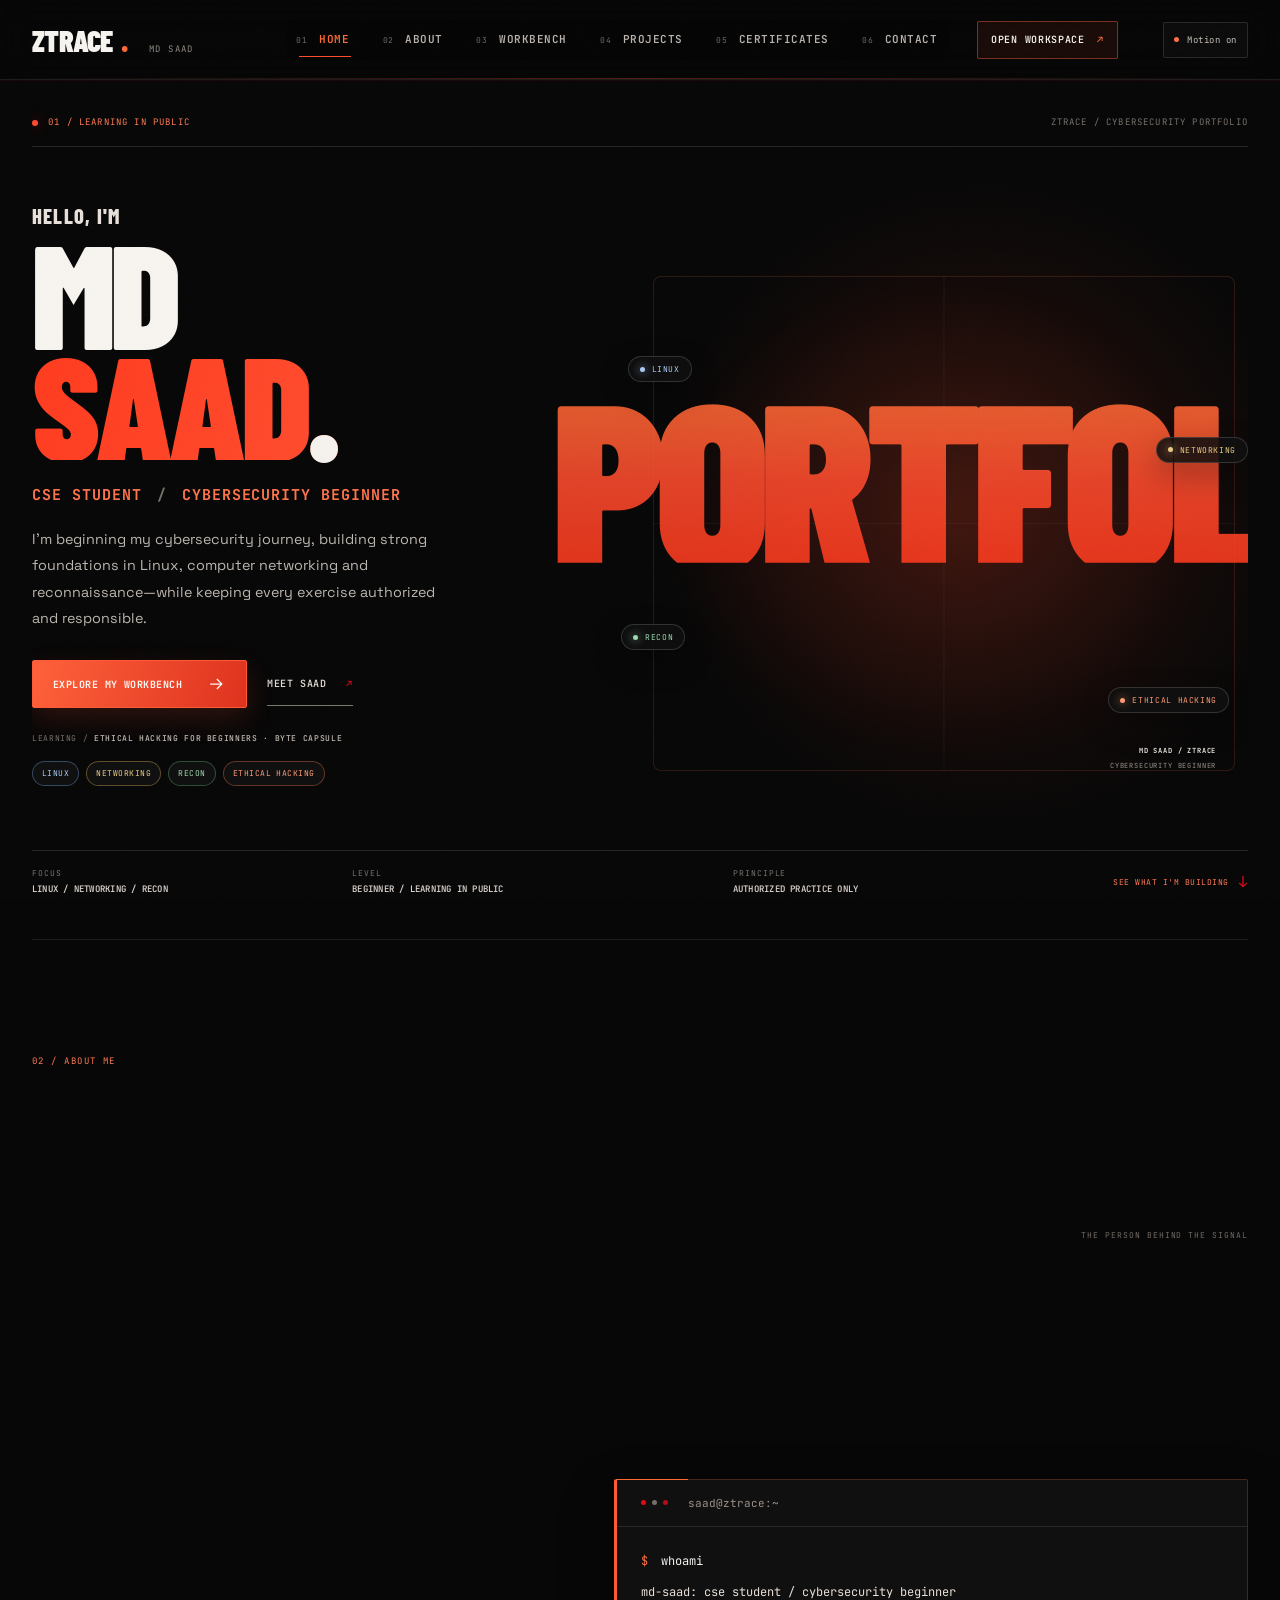
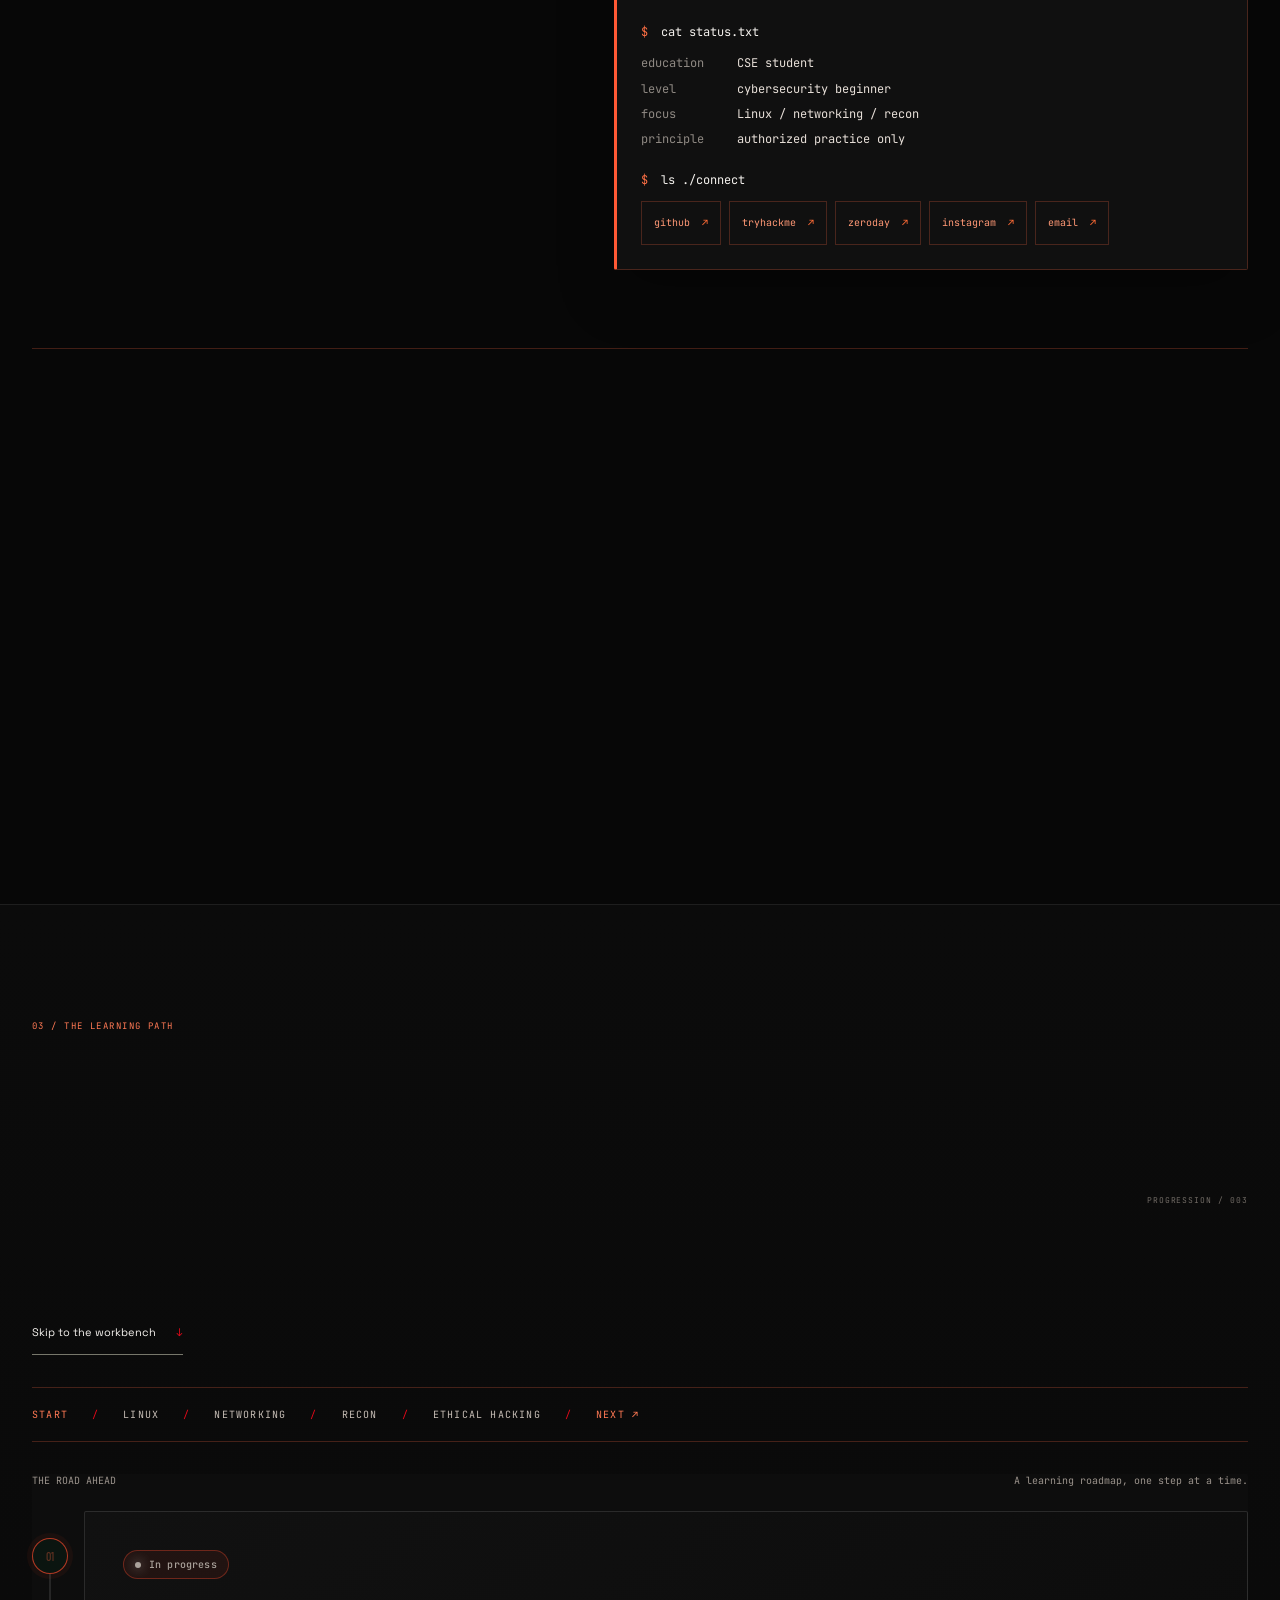
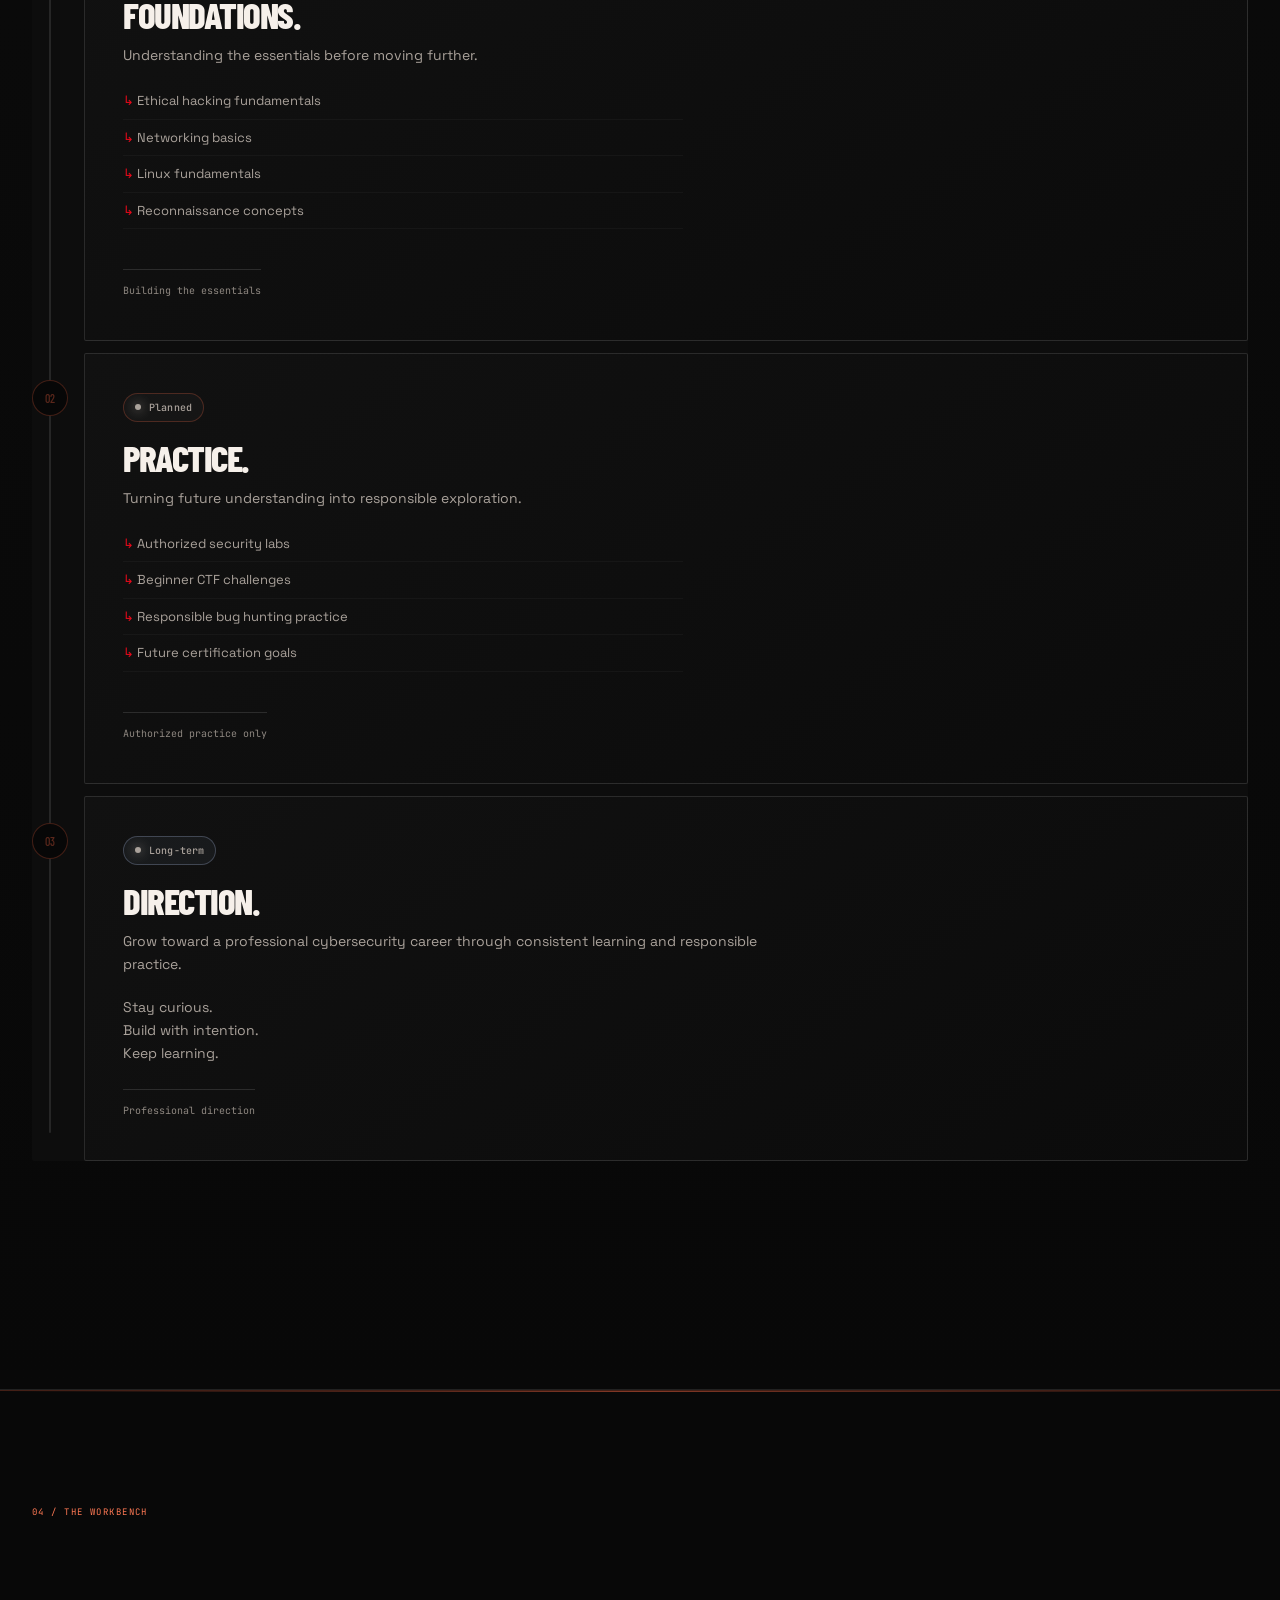
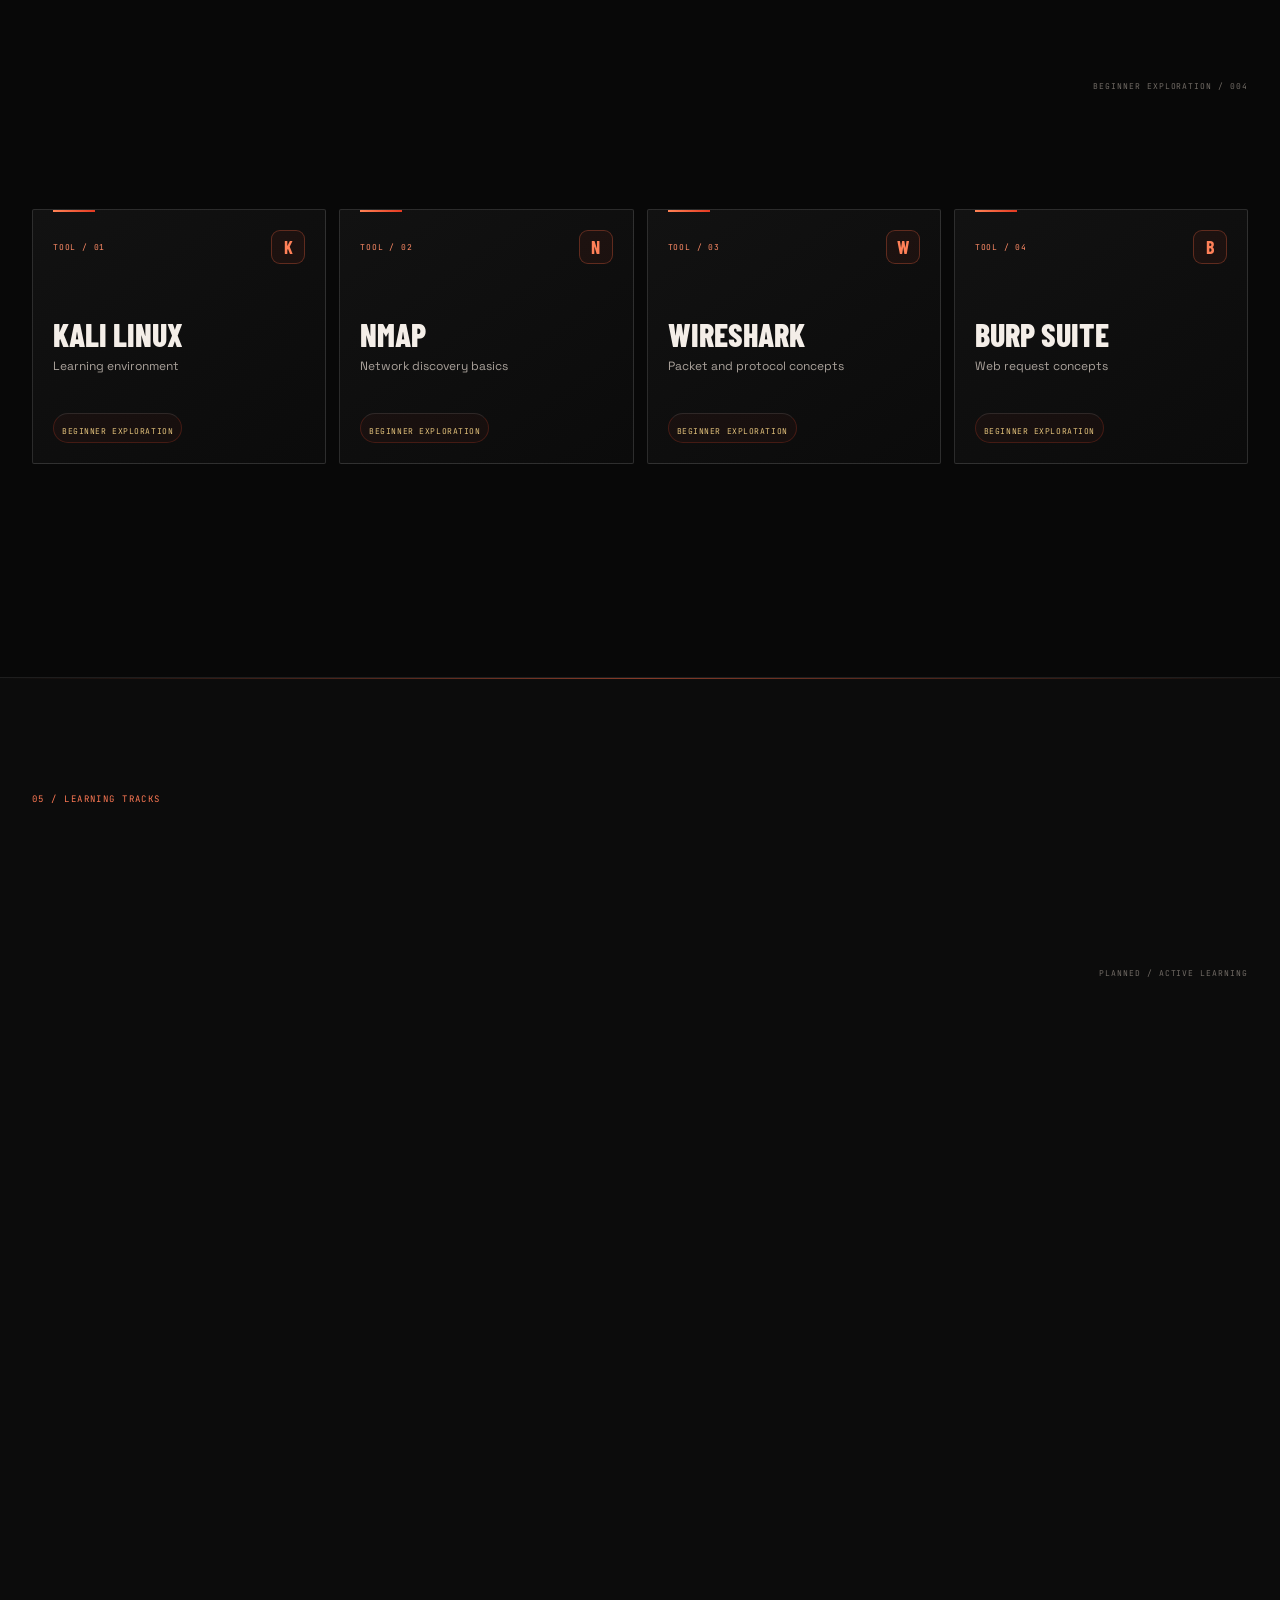
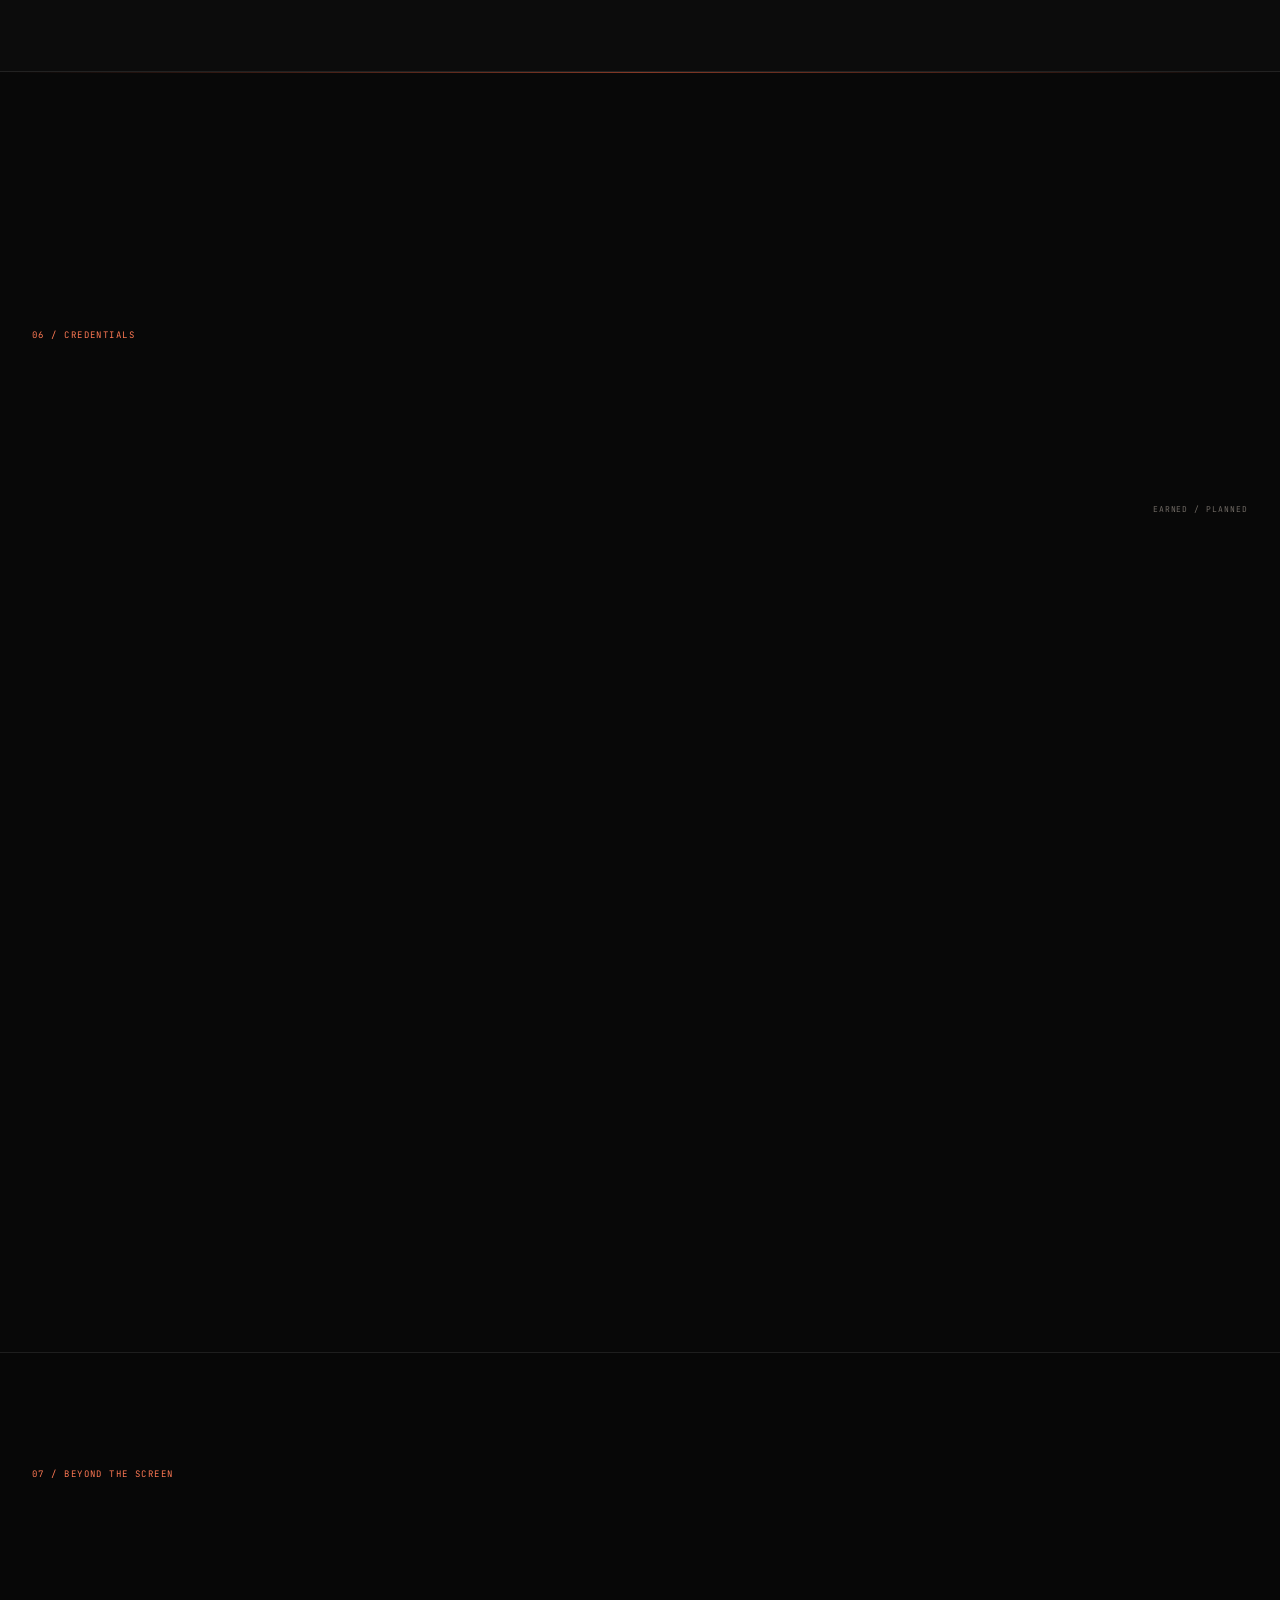
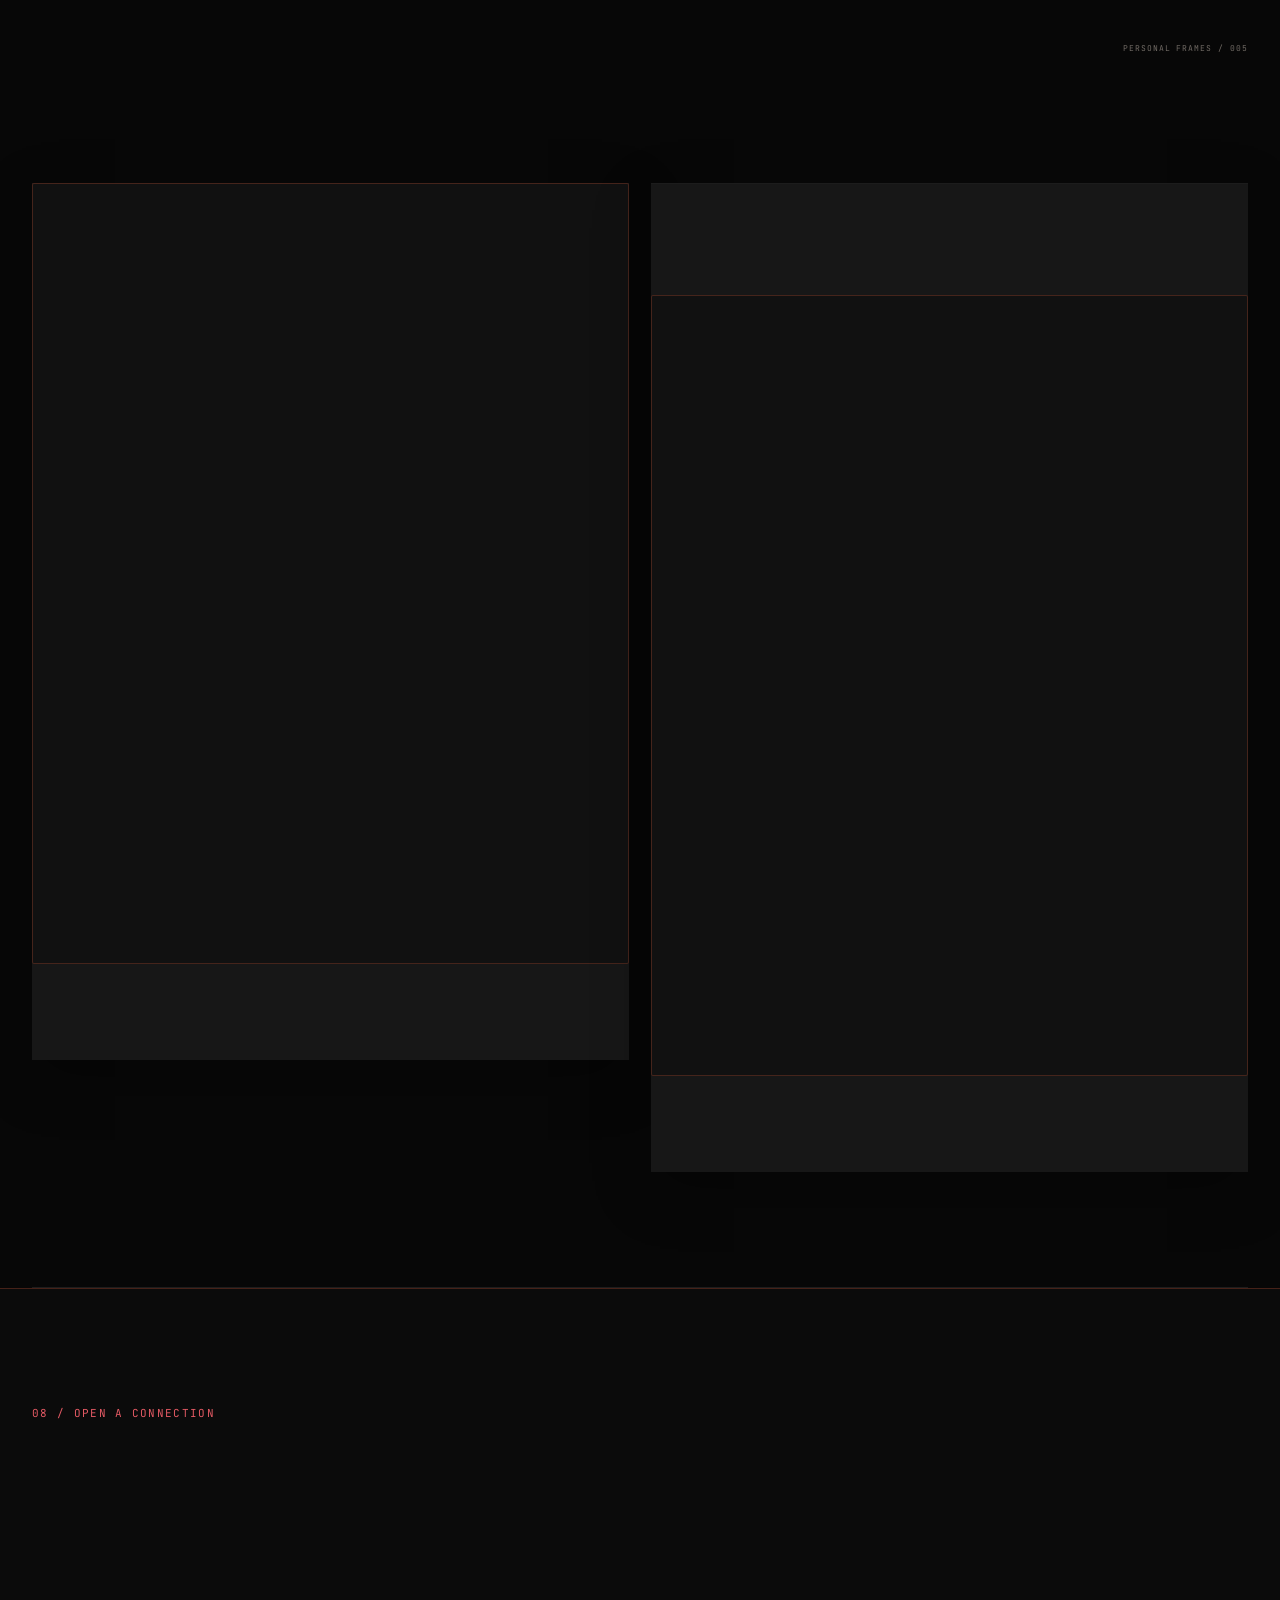
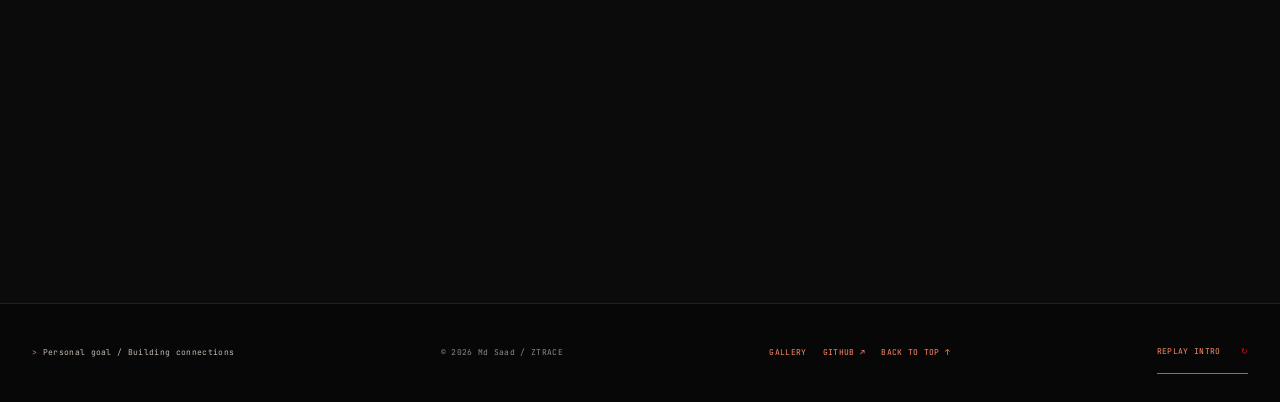
==== commit 3728790c: "Refresh the editorial CSS cache key for the visibility fallback" ====
--- a/index.html
+++ b/index.html
@@ -41,7 +41,7 @@
 <link rel="icon" type="image/svg+xml" href="./assets/favicon.svg">
 <link rel="preload" href="./assets/fonts/space-grotesk-latin.woff2" as="font" type="font/woff2" crossorigin>
 <link rel="preload" href="./assets/fonts/jetbrains-mono-latin.woff2" as="font" type="font/woff2" crossorigin>
-<script type="module" src="./js/main.js?v=20261109.3"></script>
+<script type="module" src="./js/main.js?v=20261109.4"></script>
 <link rel="stylesheet" href="./css/tokens.css?v=20261109.1"><link rel="stylesheet" href="./css/base.css?v=20261106.3"><link rel="stylesheet" href="./css/components.css?v=20261106.3"><link rel="stylesheet" href="./css/motion.css?v=20261106.3"><link rel="stylesheet" href="./css/style.css?v=20261106.3"><link rel="stylesheet" href="./css/intro.css?v=20261106.3"><link rel="stylesheet" href="./css/responsive.css?v=20261018.3"><link rel="stylesheet" href="./css/portfolio-refresh.css?v=20261106.3"><link rel="stylesheet" href="./css/design-system.css?v=20261018.3"><link rel="stylesheet" href="./css/phase-3.css?v=20261018.3"><link rel="stylesheet" href="./css/phase-4.css?v=20261106.3">
   
   <link rel="stylesheet" href="./css/motion-polish.css?v=20261018.5">
@@ -66,7 +66,7 @@
   <link rel="preconnect" href="https://fonts.gstatic.com" crossorigin>
   <link href="https://fonts.googleapis.com/css2?family=Barlow+Condensed:wght@600;700;800;900&display=swap" rel="stylesheet" media="print" data-async-fonts>
   <noscript><link href="https://fonts.googleapis.com/css2?family=Barlow+Condensed:wght@600;700;800;900&display=swap" rel="stylesheet"></noscript>
-  <link rel="stylesheet" href="./css/editorial-reference.css?v=20261109.4">
+  <link rel="stylesheet" href="./css/editorial-reference.css?v=20261109.5">
 </head>
 <body data-design="editorial-portfolio-v1">
 <a class="skip-link" href="#main">Skip to content</a>
--- a/css/editorial-reference.css
+++ b/css/editorial-reference.css
@@ -1,5 +1,11 @@
 /* ZTRACE — video-reference editorial portfolio layer.
    Additive presentation layer; existing workspace modules remain intact. */
+
+/* Keep portfolio copy visible while the optional motion controller is still loading. */
+html:not(.hero-motion-ready) #page [data-reveal] {
+  opacity: 1;
+  transform: none;
+}
 
 body[data-design="editorial-portfolio-v1"] {
   --bg: var(--editorial-bg);
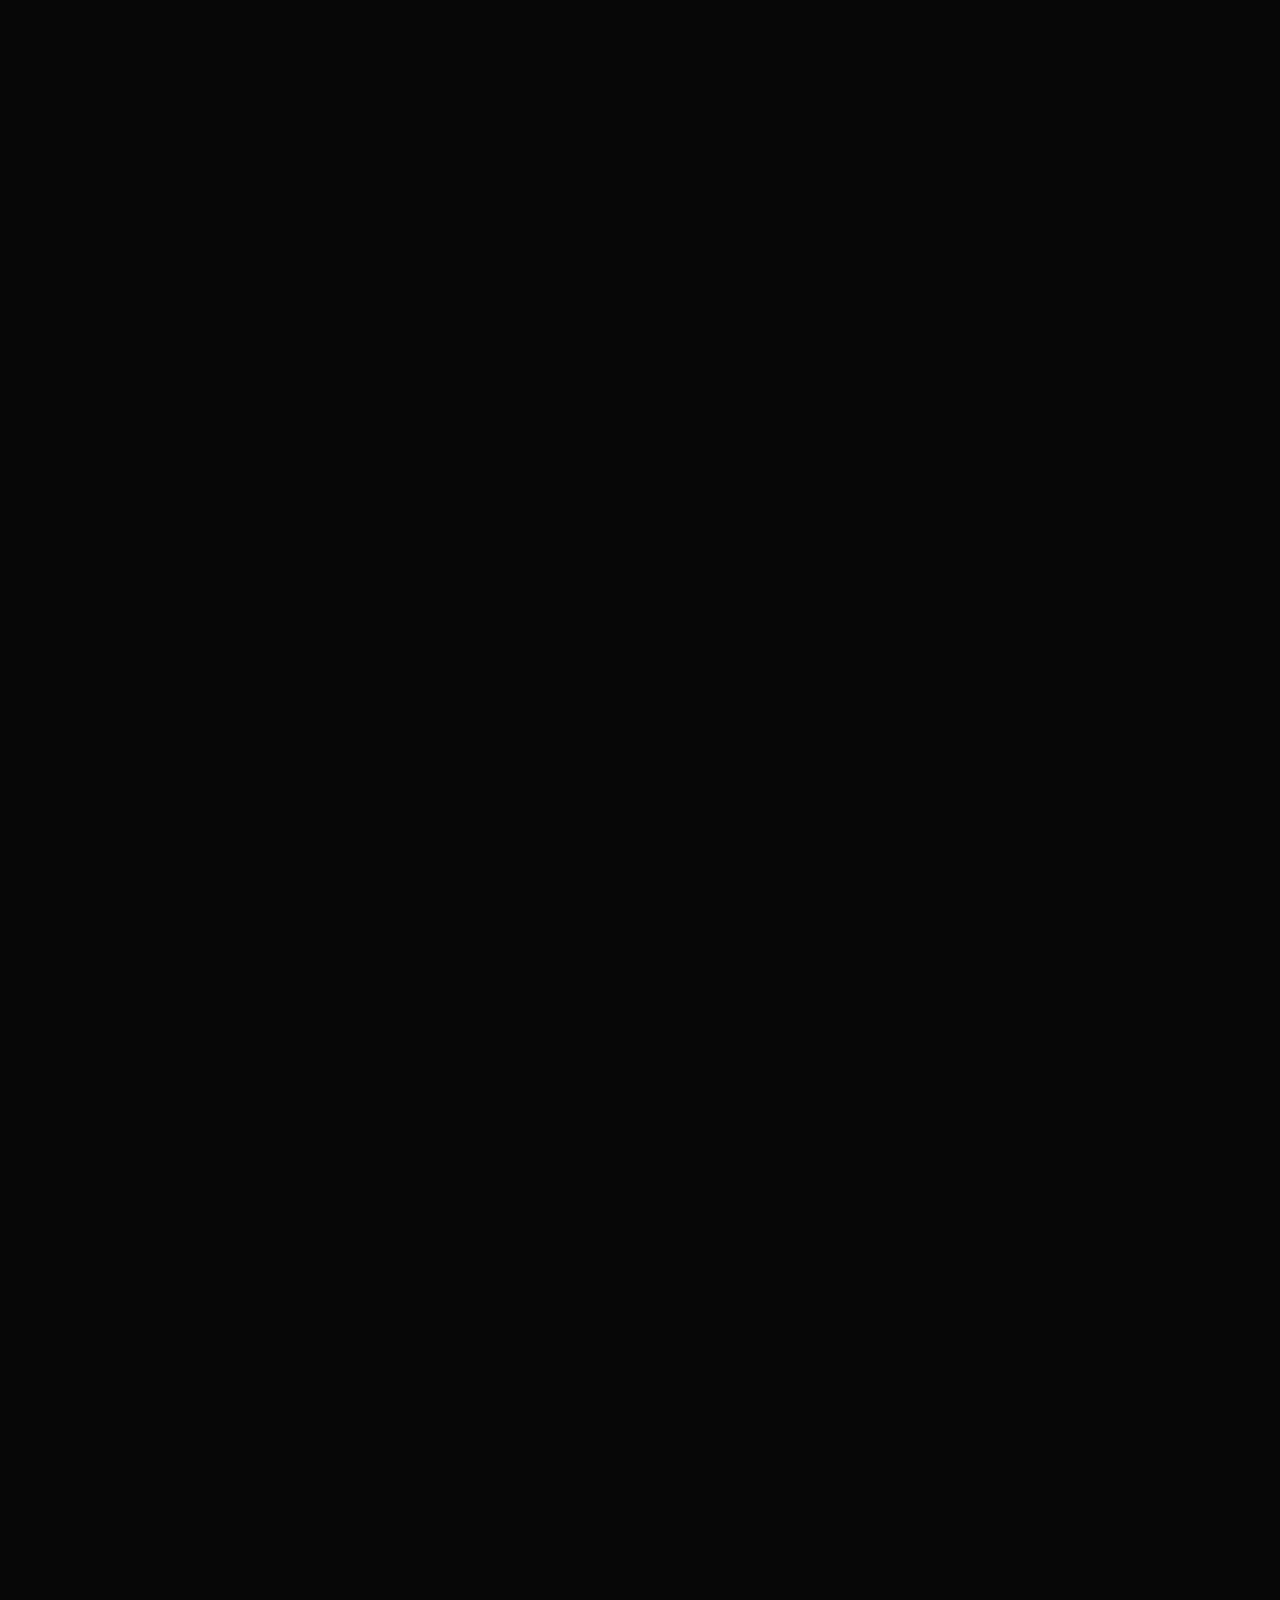
==== commit 0beb949b: "Refresh the entry module cache key after the hero animation guard" ====
--- a/index.html
+++ b/index.html
@@ -41,7 +41,7 @@
 <link rel="icon" type="image/svg+xml" href="./assets/favicon.svg">
 <link rel="preload" href="./assets/fonts/space-grotesk-latin.woff2" as="font" type="font/woff2" crossorigin>
 <link rel="preload" href="./assets/fonts/jetbrains-mono-latin.woff2" as="font" type="font/woff2" crossorigin>
-<script type="module" src="./js/main.js?v=20261109.4"></script>
+<script type="module" src="./js/main.js?v=20261109.5"></script>
 <link rel="stylesheet" href="./css/tokens.css?v=20261109.1"><link rel="stylesheet" href="./css/base.css?v=20261106.3"><link rel="stylesheet" href="./css/components.css?v=20261106.3"><link rel="stylesheet" href="./css/motion.css?v=20261106.3"><link rel="stylesheet" href="./css/style.css?v=20261106.3"><link rel="stylesheet" href="./css/intro.css?v=20261106.3"><link rel="stylesheet" href="./css/responsive.css?v=20261018.3"><link rel="stylesheet" href="./css/portfolio-refresh.css?v=20261106.3"><link rel="stylesheet" href="./css/design-system.css?v=20261018.3"><link rel="stylesheet" href="./css/phase-3.css?v=20261018.3"><link rel="stylesheet" href="./css/phase-4.css?v=20261106.3">
   
   <link rel="stylesheet" href="./css/motion-polish.css?v=20261018.5">
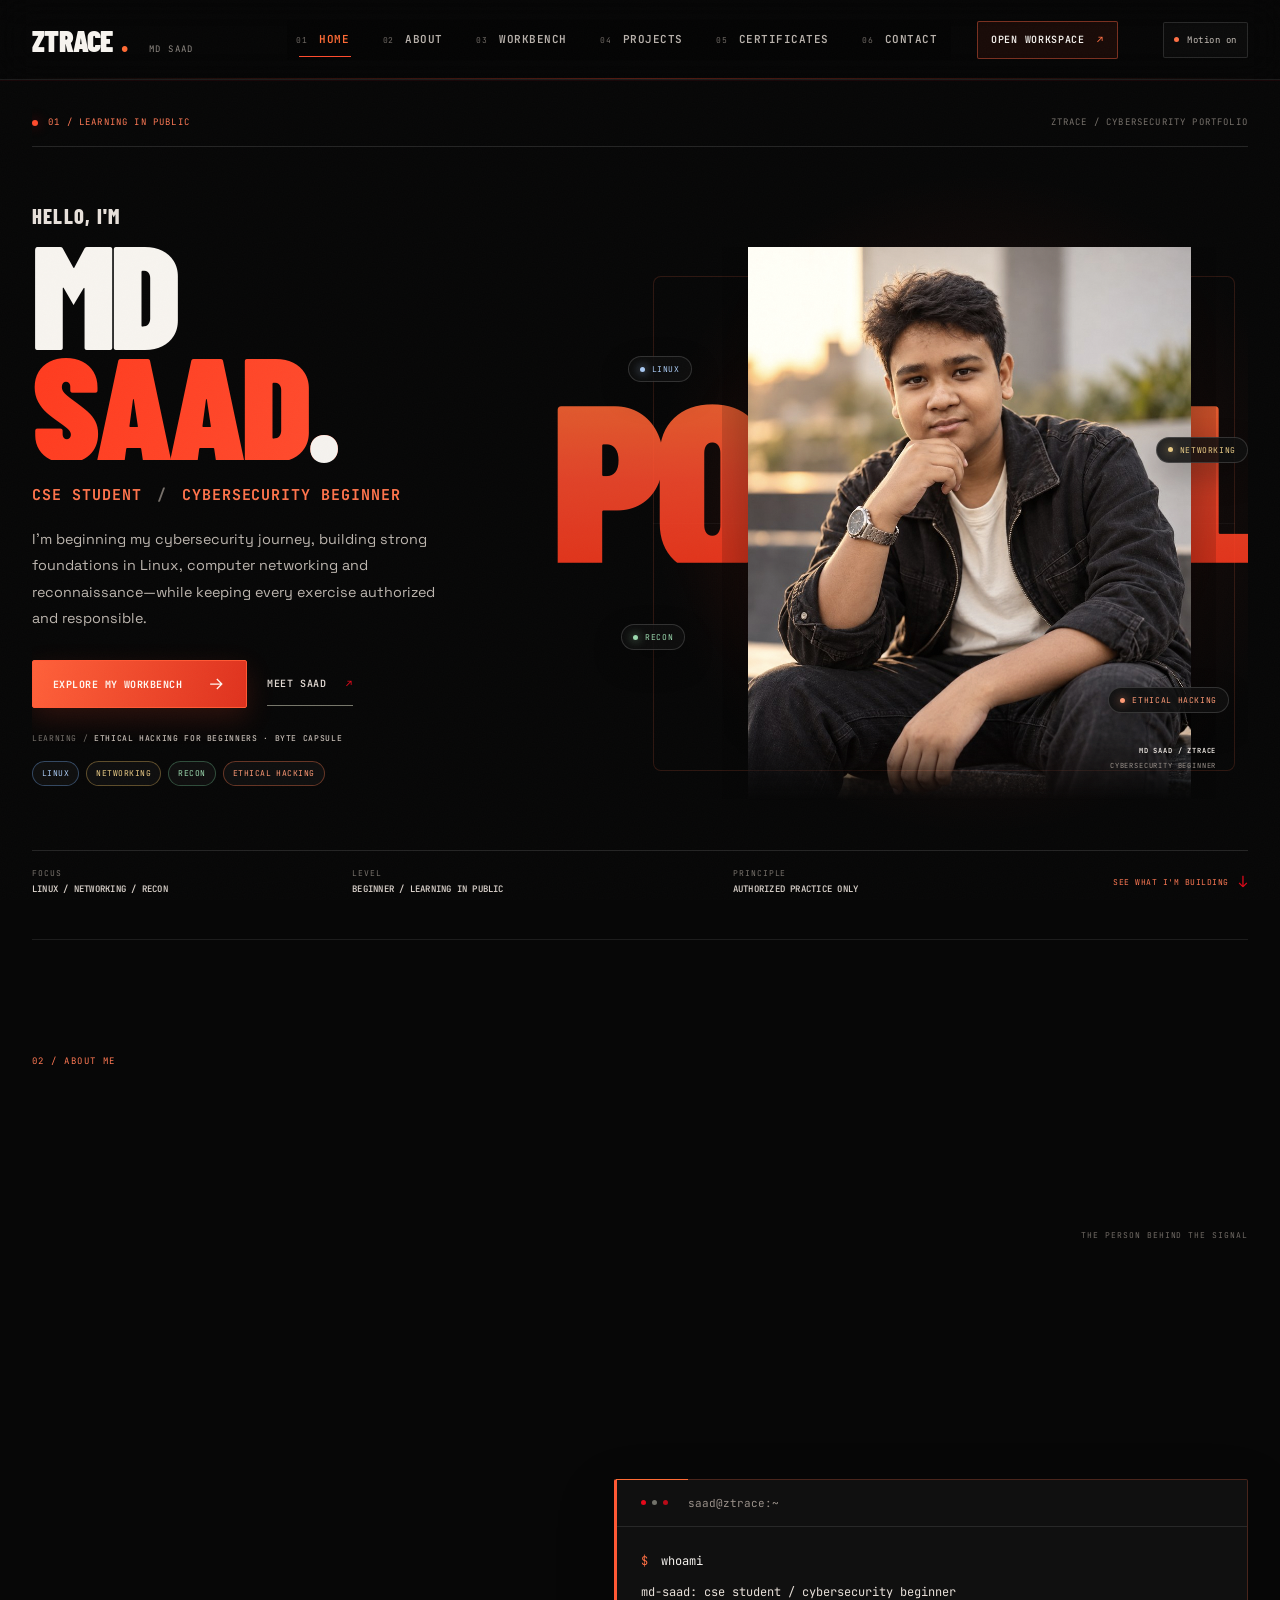
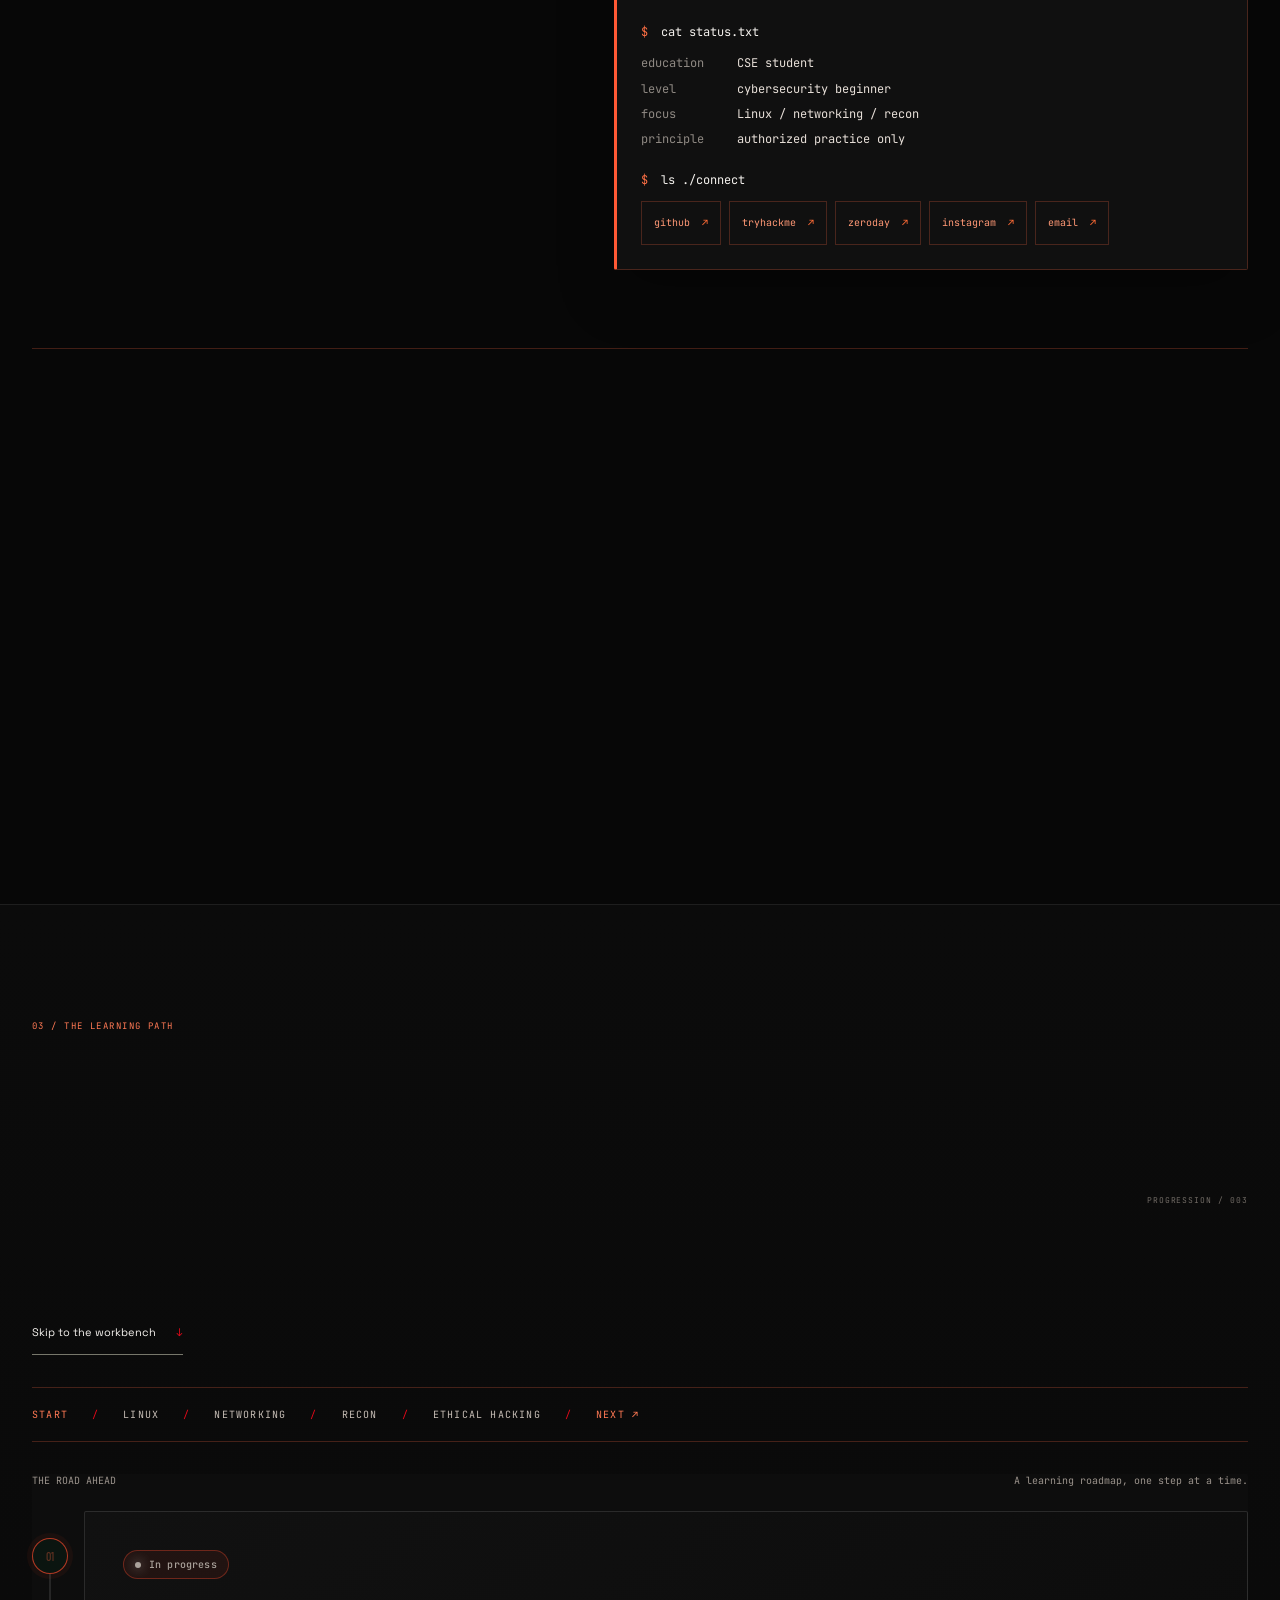
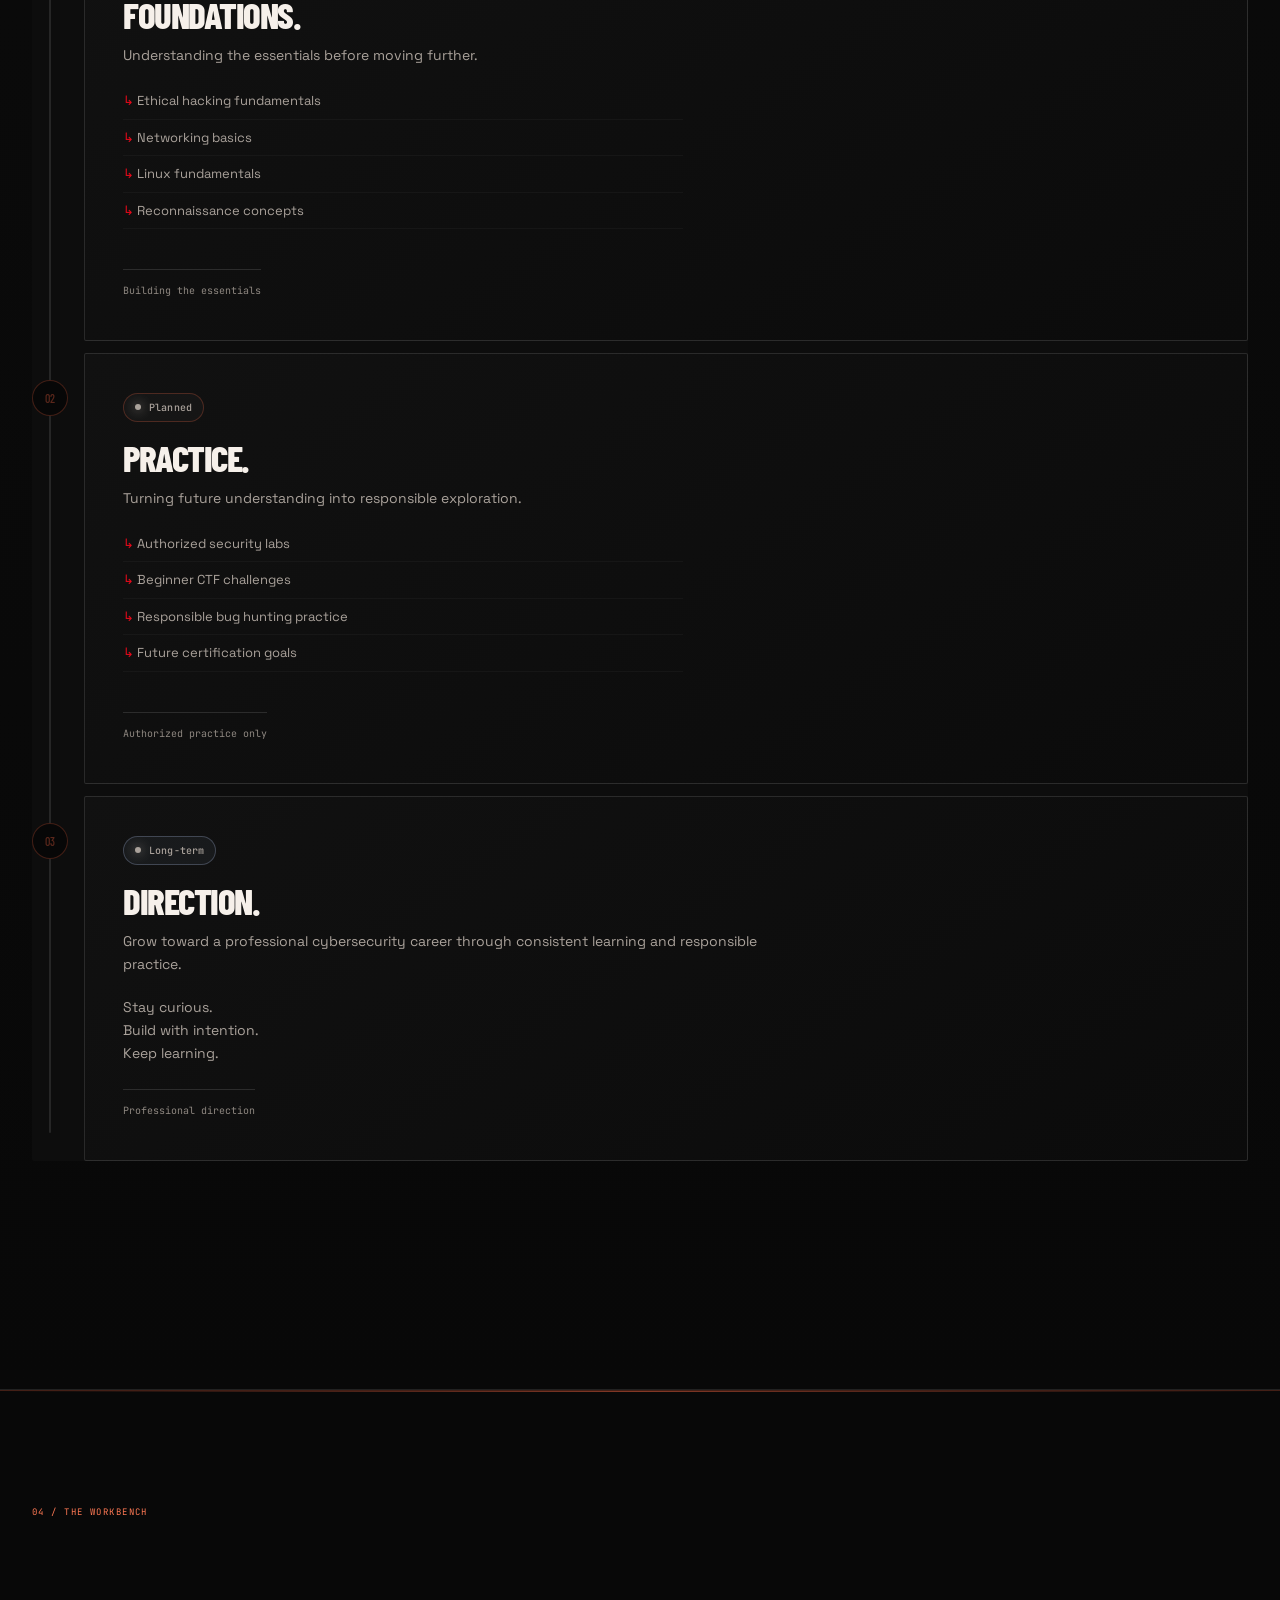
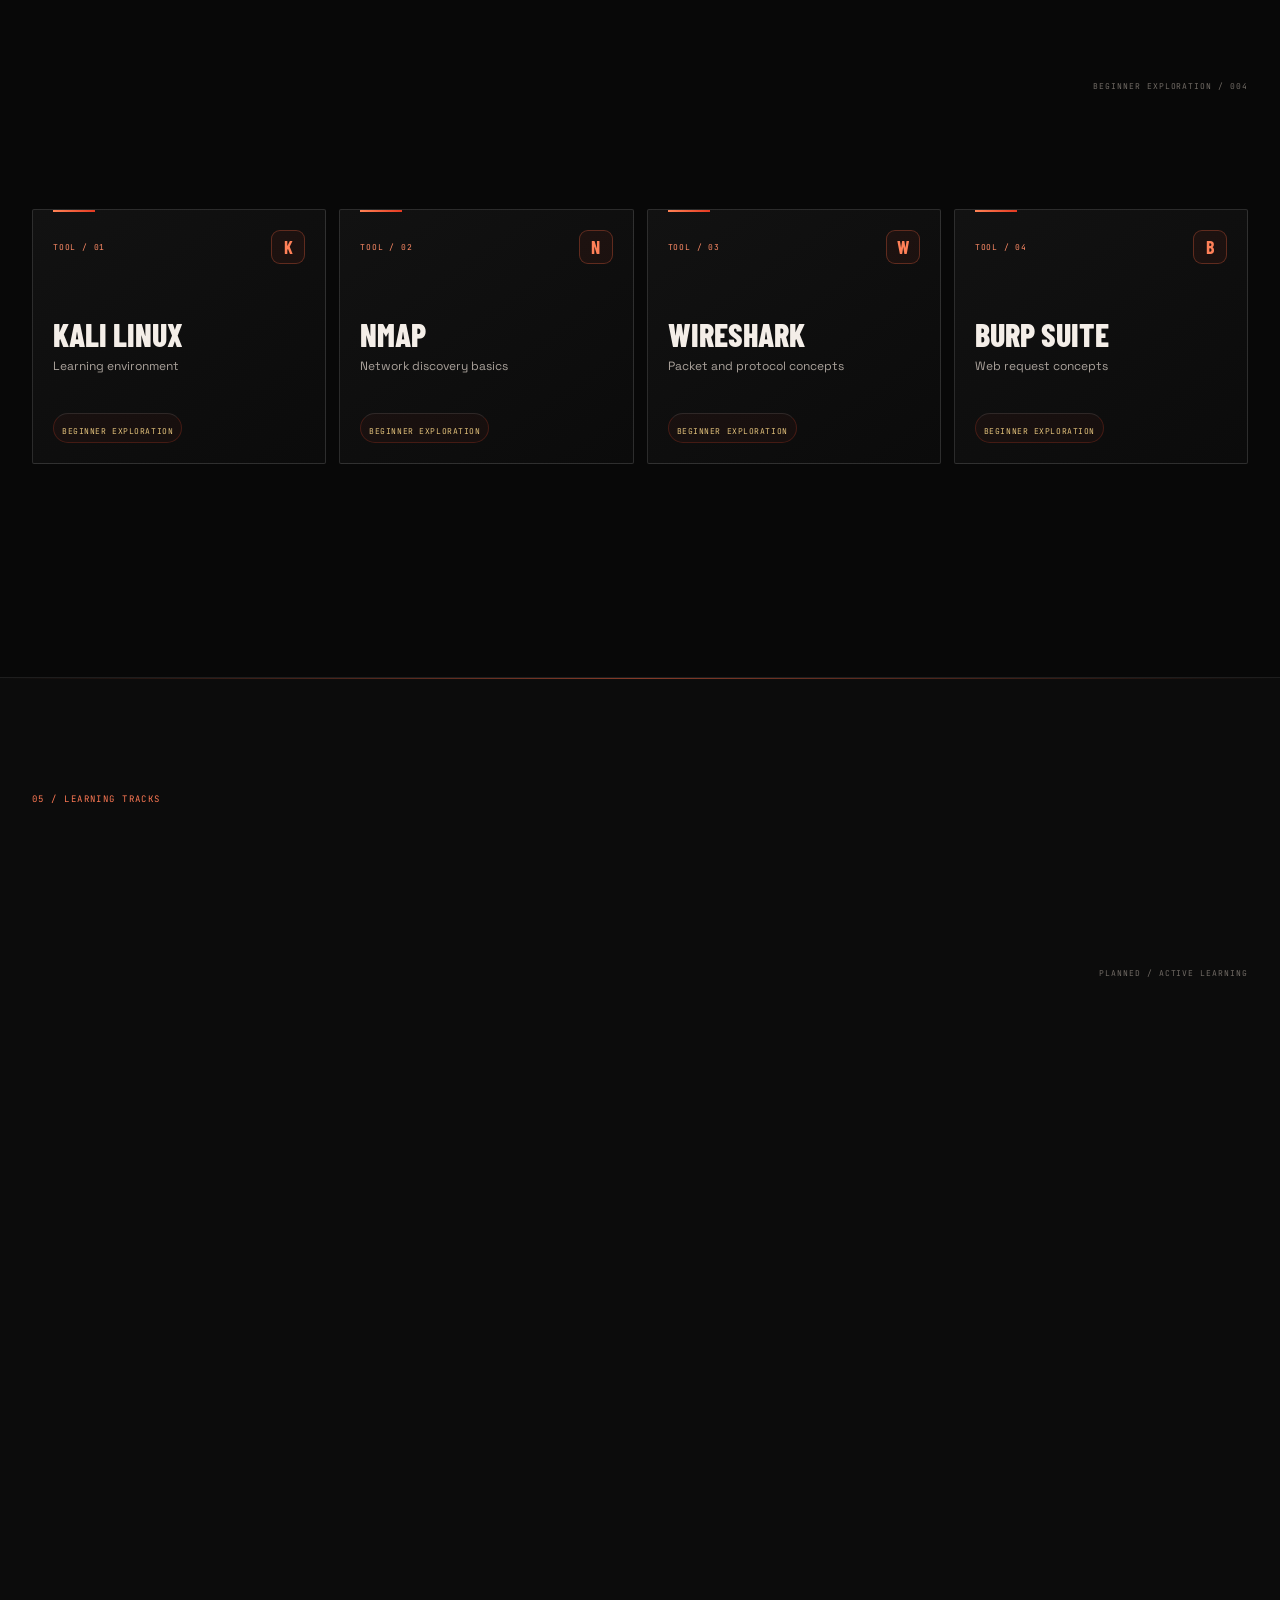
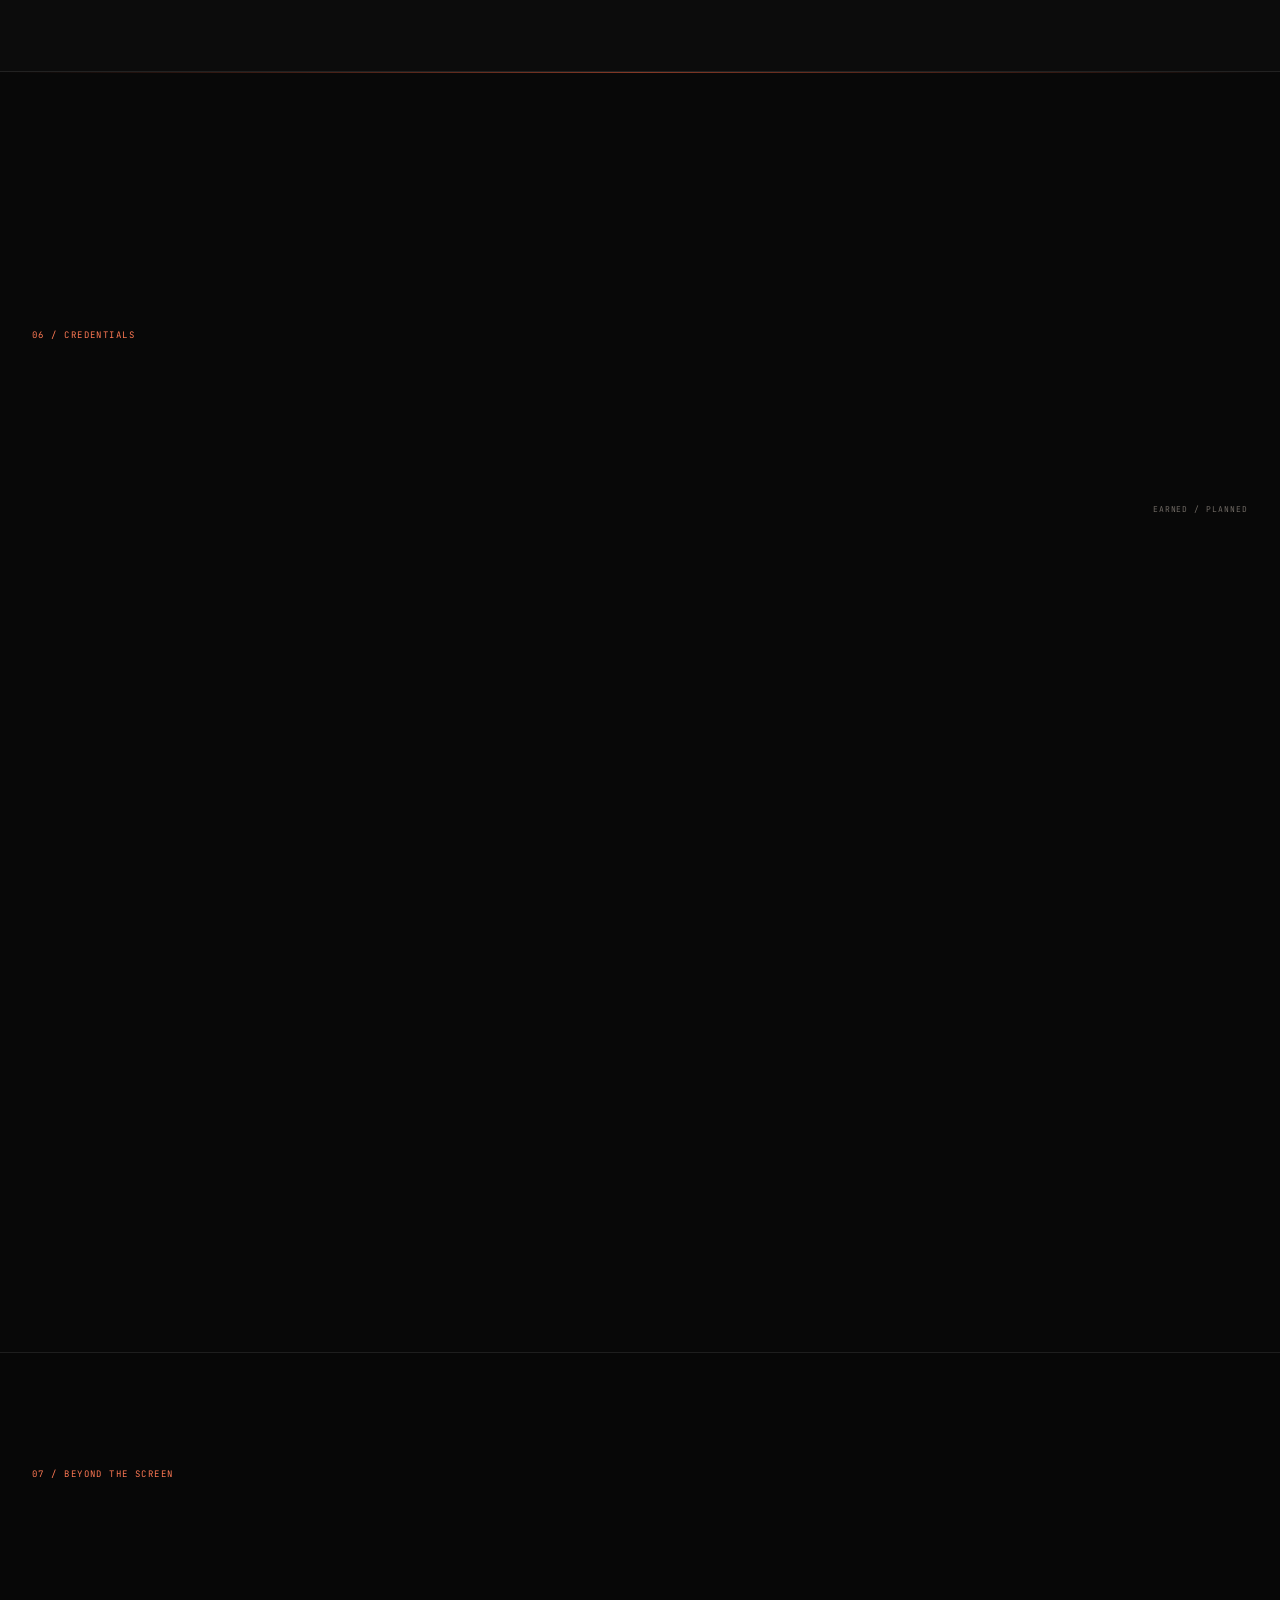
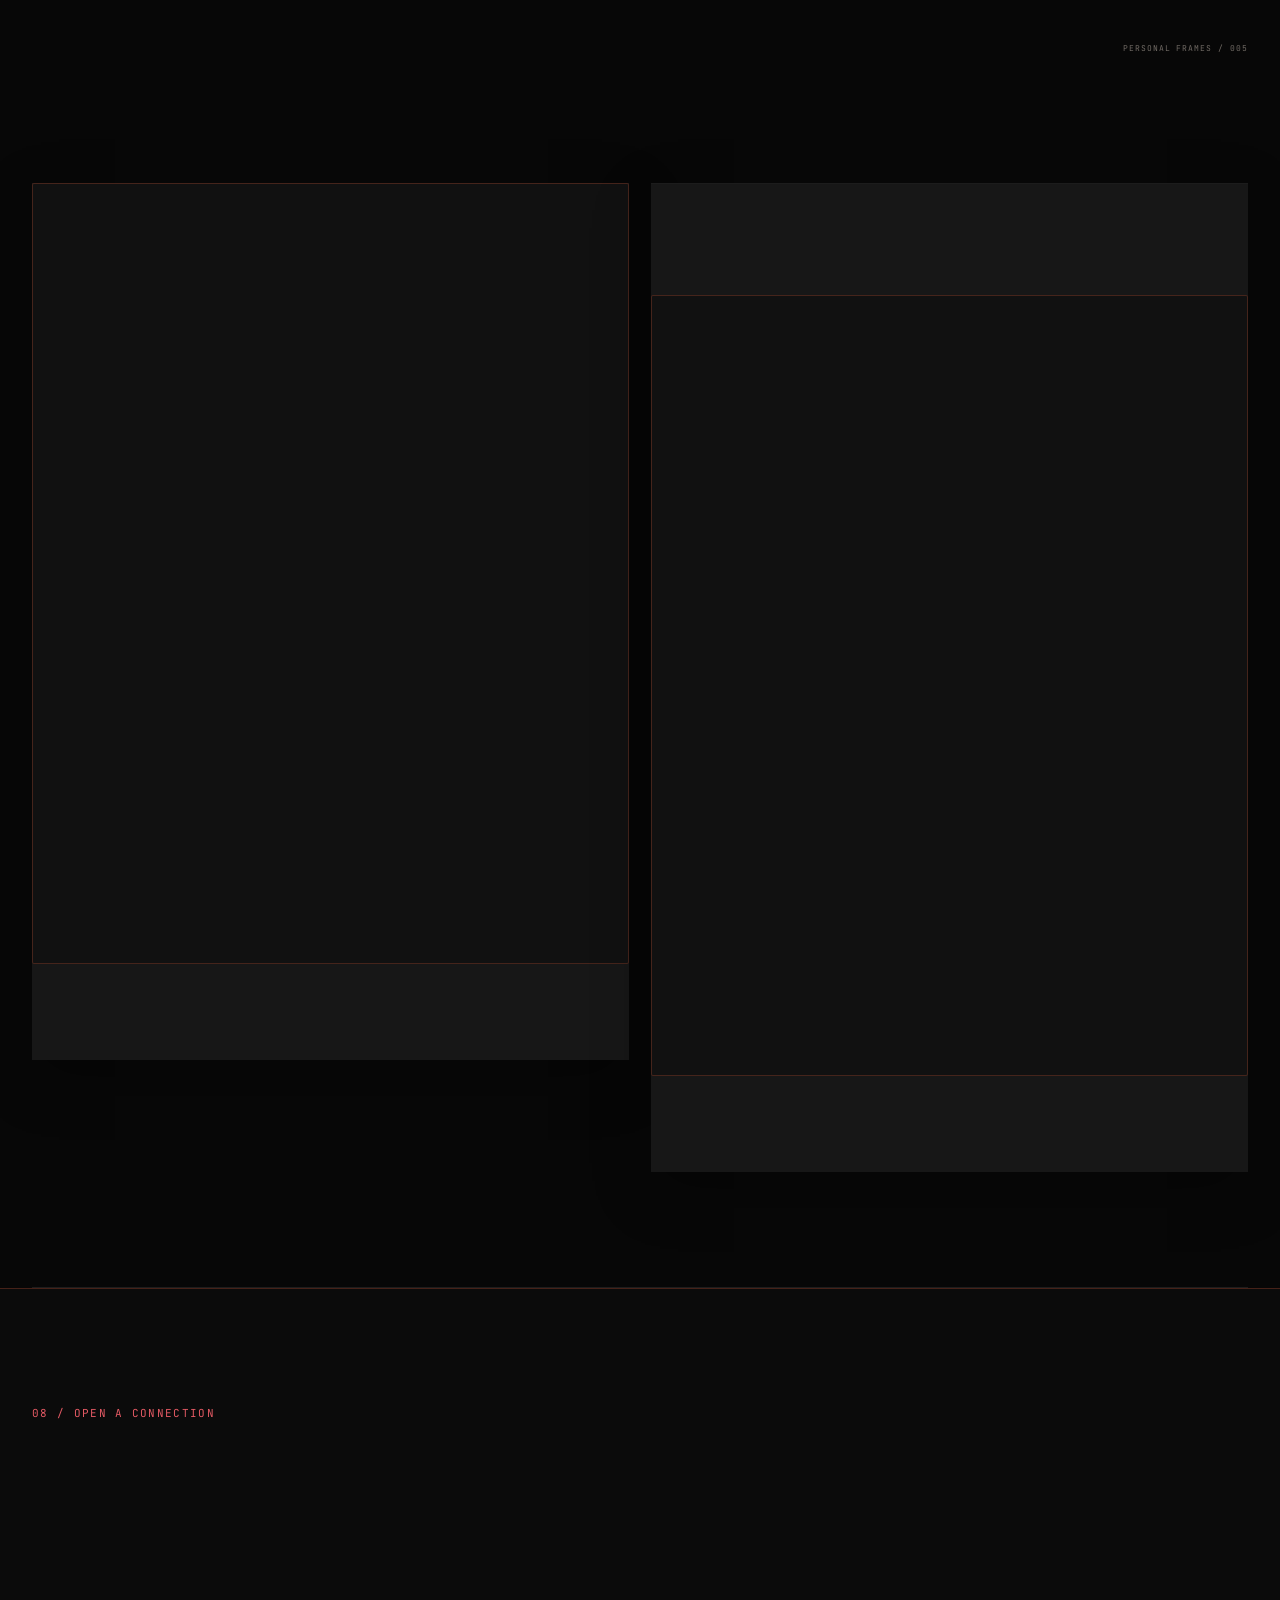
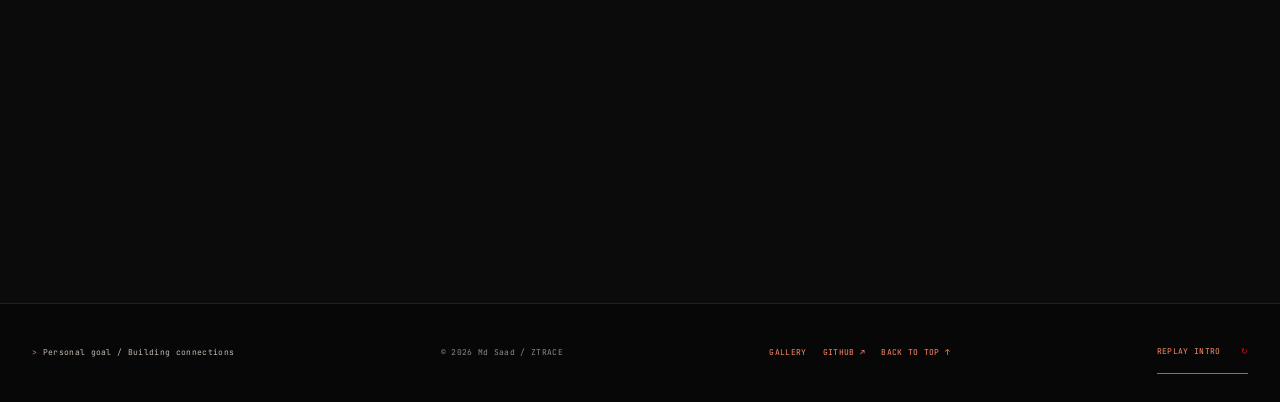
==== commit 9994d894: "Refresh the entry module cache key for immediate section reveals" ====
--- a/index.html
+++ b/index.html
@@ -41,7 +41,7 @@
 <link rel="icon" type="image/svg+xml" href="./assets/favicon.svg">
 <link rel="preload" href="./assets/fonts/space-grotesk-latin.woff2" as="font" type="font/woff2" crossorigin>
 <link rel="preload" href="./assets/fonts/jetbrains-mono-latin.woff2" as="font" type="font/woff2" crossorigin>
-<script type="module" src="./js/main.js?v=20261109.5"></script>
+<script type="module" src="./js/main.js?v=20261109.6"></script>
 <link rel="stylesheet" href="./css/tokens.css?v=20261109.1"><link rel="stylesheet" href="./css/base.css?v=20261106.3"><link rel="stylesheet" href="./css/components.css?v=20261106.3"><link rel="stylesheet" href="./css/motion.css?v=20261106.3"><link rel="stylesheet" href="./css/style.css?v=20261106.3"><link rel="stylesheet" href="./css/intro.css?v=20261106.3"><link rel="stylesheet" href="./css/responsive.css?v=20261018.3"><link rel="stylesheet" href="./css/portfolio-refresh.css?v=20261106.3"><link rel="stylesheet" href="./css/design-system.css?v=20261018.3"><link rel="stylesheet" href="./css/phase-3.css?v=20261018.3"><link rel="stylesheet" href="./css/phase-4.css?v=20261106.3">
   
   <link rel="stylesheet" href="./css/motion-polish.css?v=20261018.5">
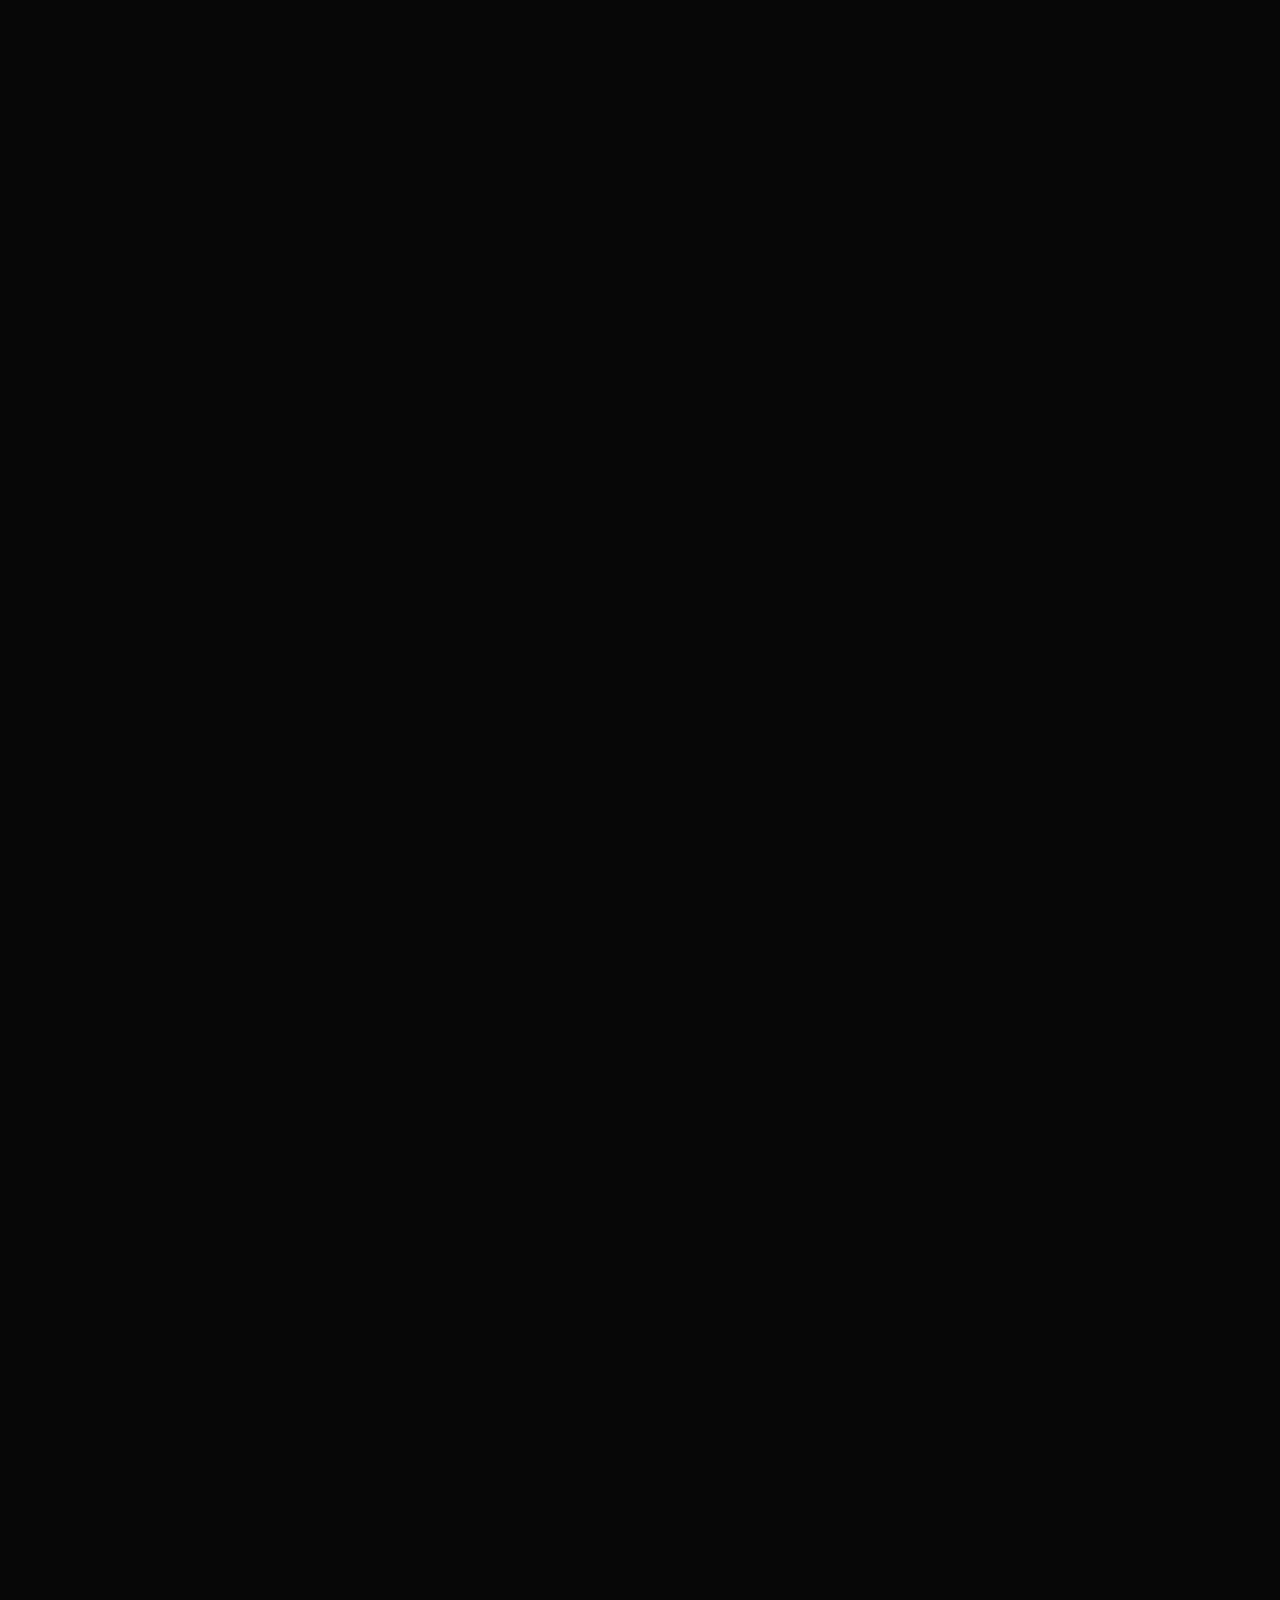
==== commit 15c8ecb7: "Add real GitHub, Instagram and email icons to the portfolio footer" ====
--- a/index.html
+++ b/index.html
@@ -244,7 +244,18 @@
   <footer class="site-footer container">
     <span class="footer-credit"><span aria-hidden="true">&gt;</span> Personal goal / Building connections</span>
     <span>© <span id="year">2026</span> Md Saad / ZTRACE</span>
-    <nav class="footer-links" aria-label="Footer links"><a href="#gallery">Gallery</a><a href="https://github.com/ztrace054-x" target="_blank" rel="noopener noreferrer">GitHub ↗</a><a href="#home">Back to top ↑</a></nav>
+    <nav class="footer-links" aria-label="Footer links">
+      <a class="footer-social-link" href="https://github.com/ztrace054-x" target="_blank" rel="noopener noreferrer" aria-label="GitHub profile">
+        <svg viewBox="0 0 24 24" aria-hidden="true" focusable="false"><path fill="currentColor" d="M12 .9a11.1 11.1 0 0 0-3.5 21.6c.55.1.75-.24.75-.53v-2.06c-3.04.66-3.68-1.29-3.68-1.29-.5-1.26-1.22-1.6-1.22-1.6-.99-.68.08-.67.08-.67 1.1.08 1.68 1.13 1.68 1.13.97 1.66 2.55 1.18 3.17.9.1-.7.38-1.18.69-1.45-2.43-.28-4.98-1.22-4.98-5.42 0-1.2.43-2.18 1.13-2.95-.12-.28-.49-1.4.11-2.91 0 0 .92-.3 3.02 1.13a10.5 10.5 0 0 1 5.5 0c2.1-1.42 3.01-1.13 3.01-1.13.6 1.51.23 2.63.12 2.91.7.77 1.12 1.75 1.12 2.95 0 4.21-2.55 5.13-4.99 5.4.39.34.73 1 .73 2.02v3.02c0 .29.2.64.76.53A11.1 11.1 0 0 0 12 .9Z"/></svg><span>GitHub</span><span aria-hidden="true">↗</span>
+      </a>
+      <a class="footer-social-link" href="https://www.instagram.com/mdsaad01755/" target="_blank" rel="noopener noreferrer" aria-label="Instagram profile">
+        <svg viewBox="0 0 24 24" aria-hidden="true" focusable="false"><rect x="3" y="3" width="18" height="18" rx="5" fill="none" stroke="currentColor" stroke-width="1.6"/><circle cx="12" cy="12" r="4" fill="none" stroke="currentColor" stroke-width="1.6"/><circle cx="17.5" cy="6.5" r="1" fill="currentColor"/></svg><span>Instagram</span><span aria-hidden="true">↗</span>
+      </a>
+      <a class="footer-social-link" href="mailto:ztrace054@gmail.com" aria-label="Email Saad">
+        <svg viewBox="0 0 24 24" aria-hidden="true" focusable="false"><rect x="3" y="5" width="18" height="14" rx="2" fill="none" stroke="currentColor" stroke-width="1.6"/><path d="m4 7 8 6 8-6" fill="none" stroke="currentColor" stroke-width="1.6" stroke-linecap="round" stroke-linejoin="round"/></svg><span>Email</span>
+      </a>
+      <a href="#gallery">Gallery</a><a href="#home">Back to top ↑</a>
+    </nav>
     <a class="replay-link text-link" href="?intro=1">Replay intro <span aria-hidden="true">↻</span></a>
   </footer>
 </div>
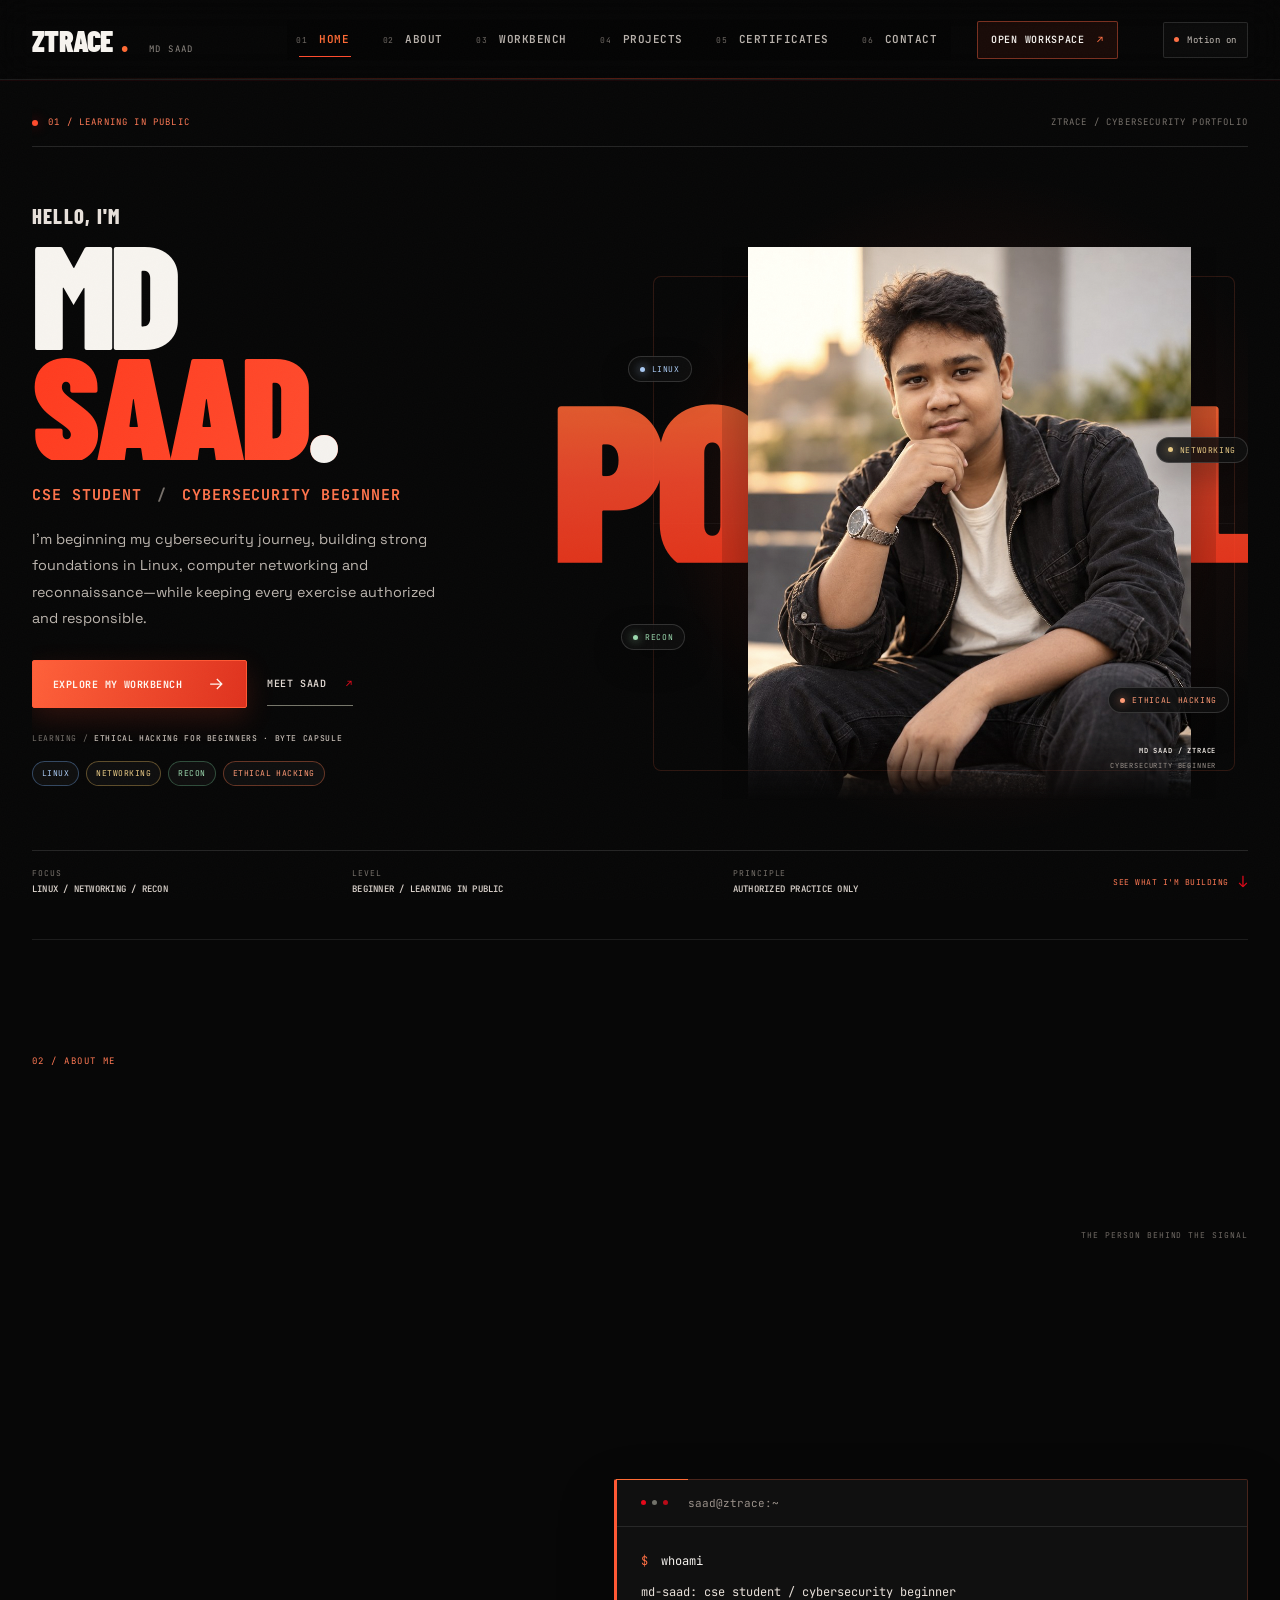
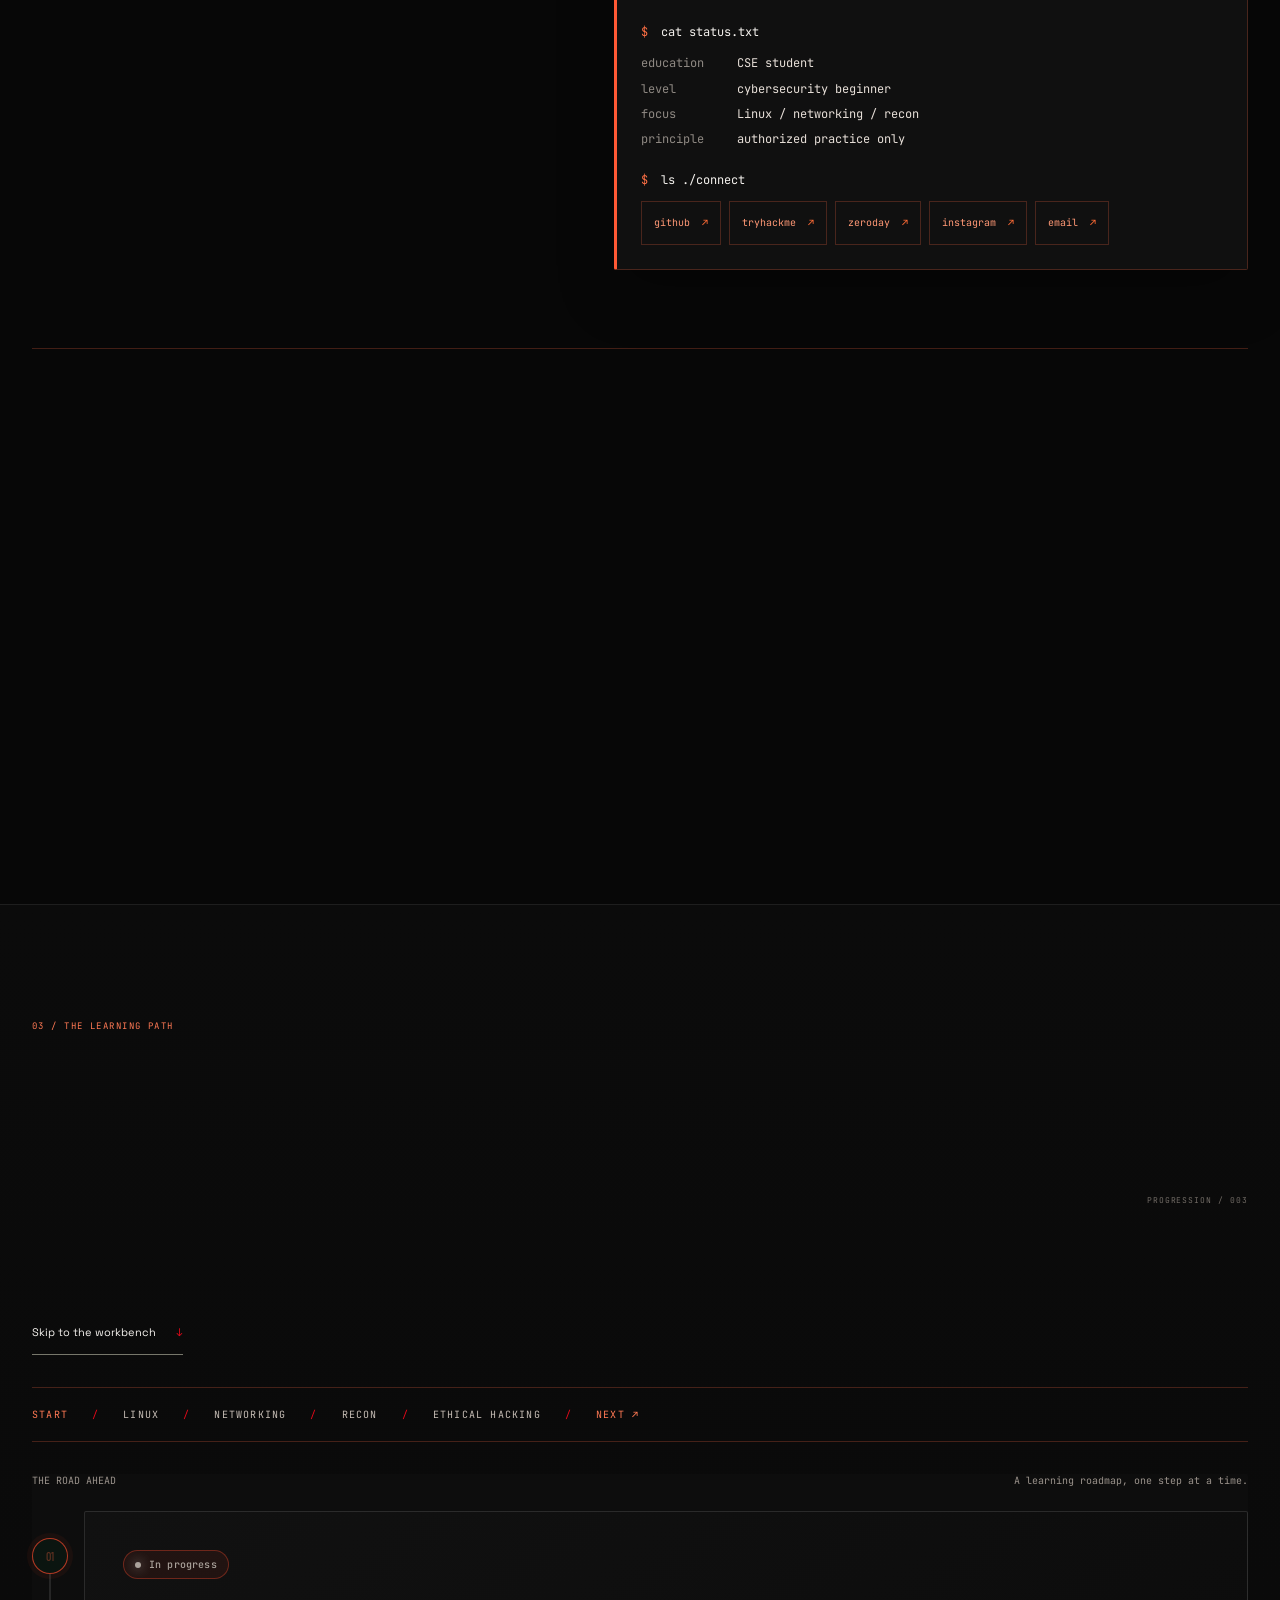
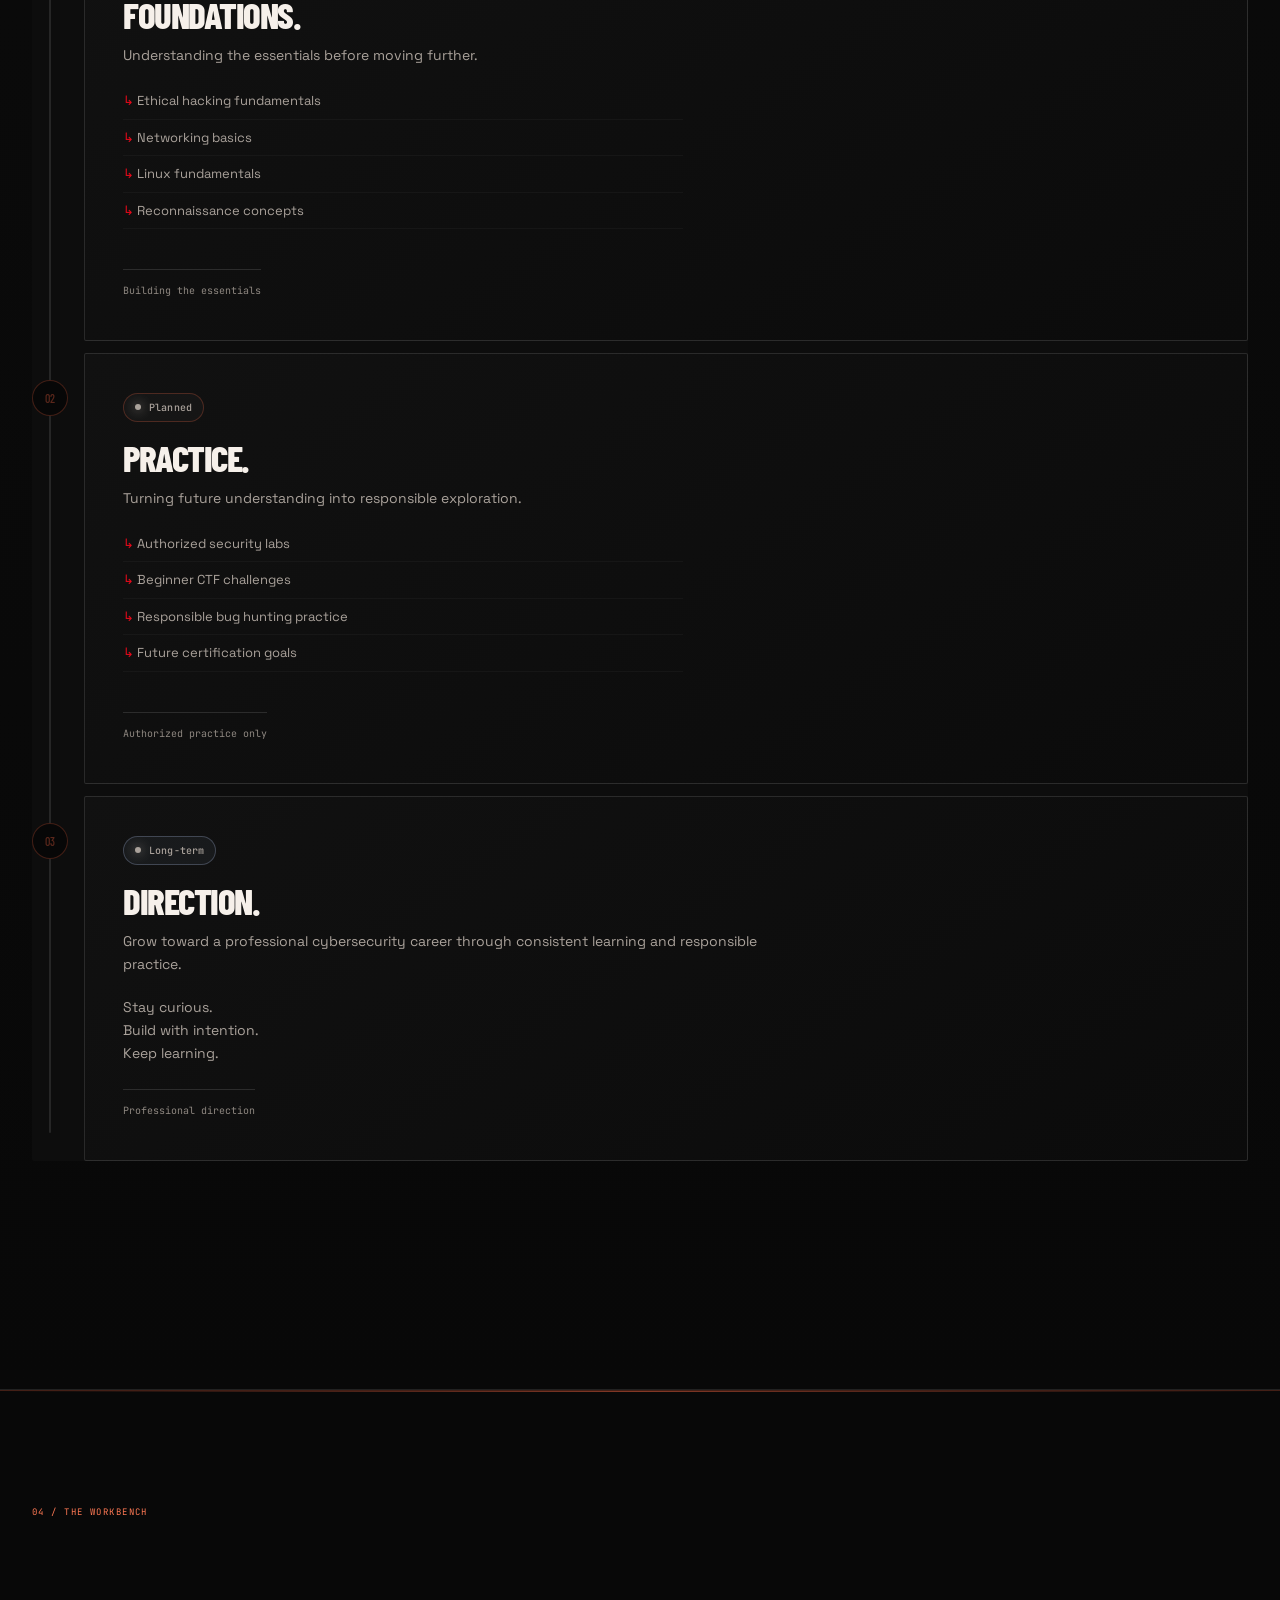
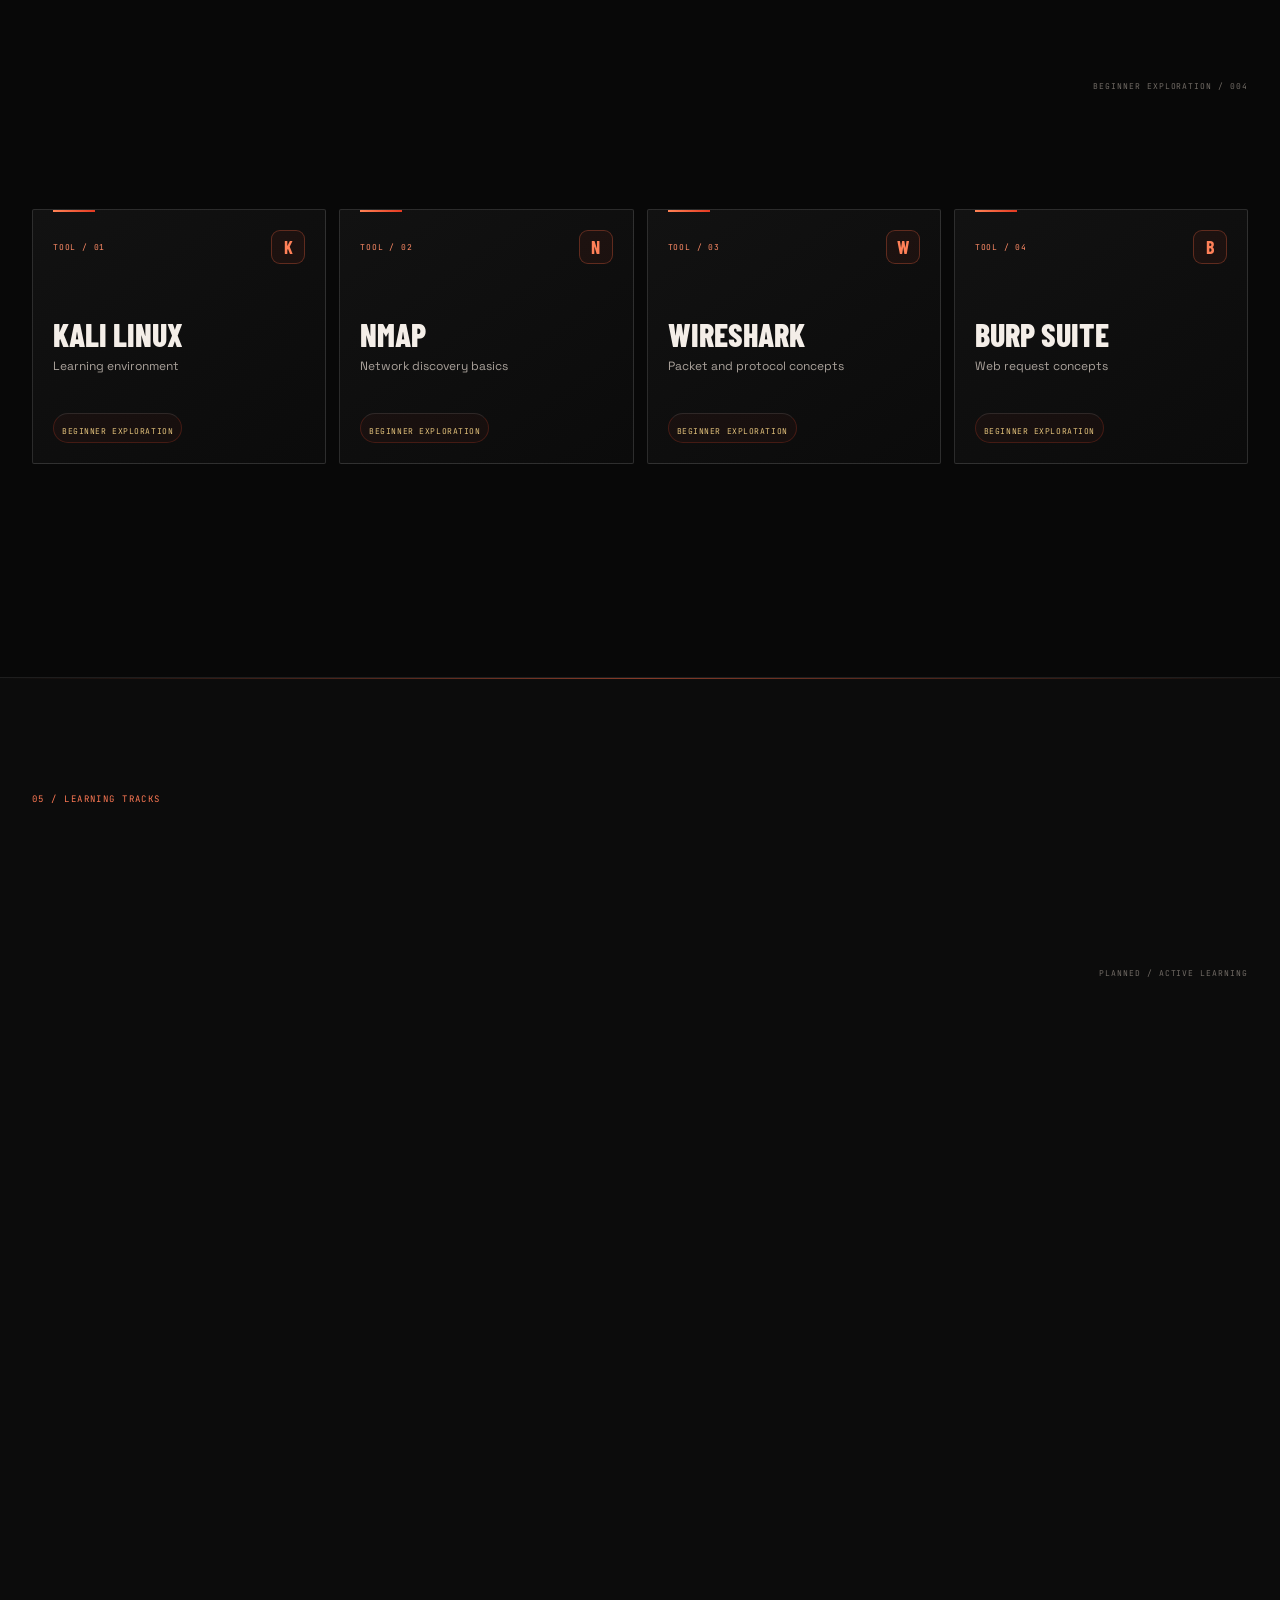
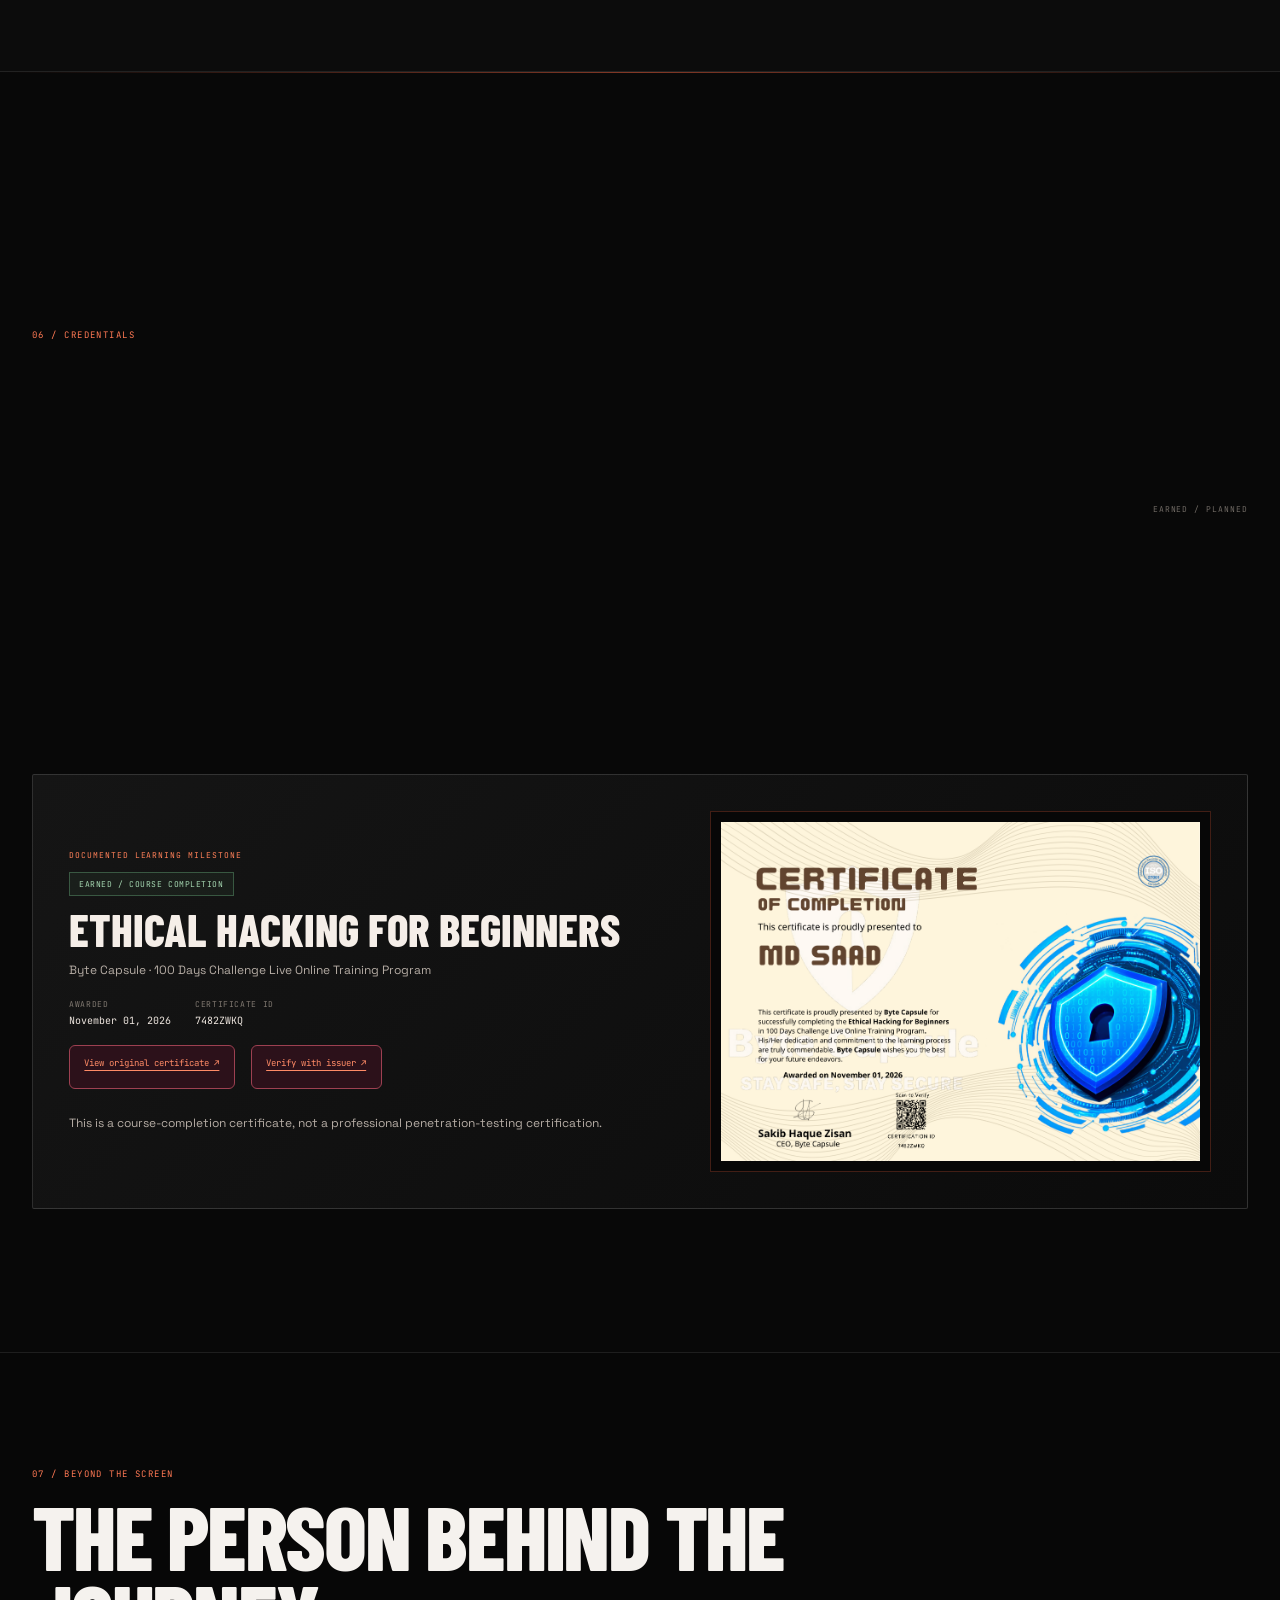
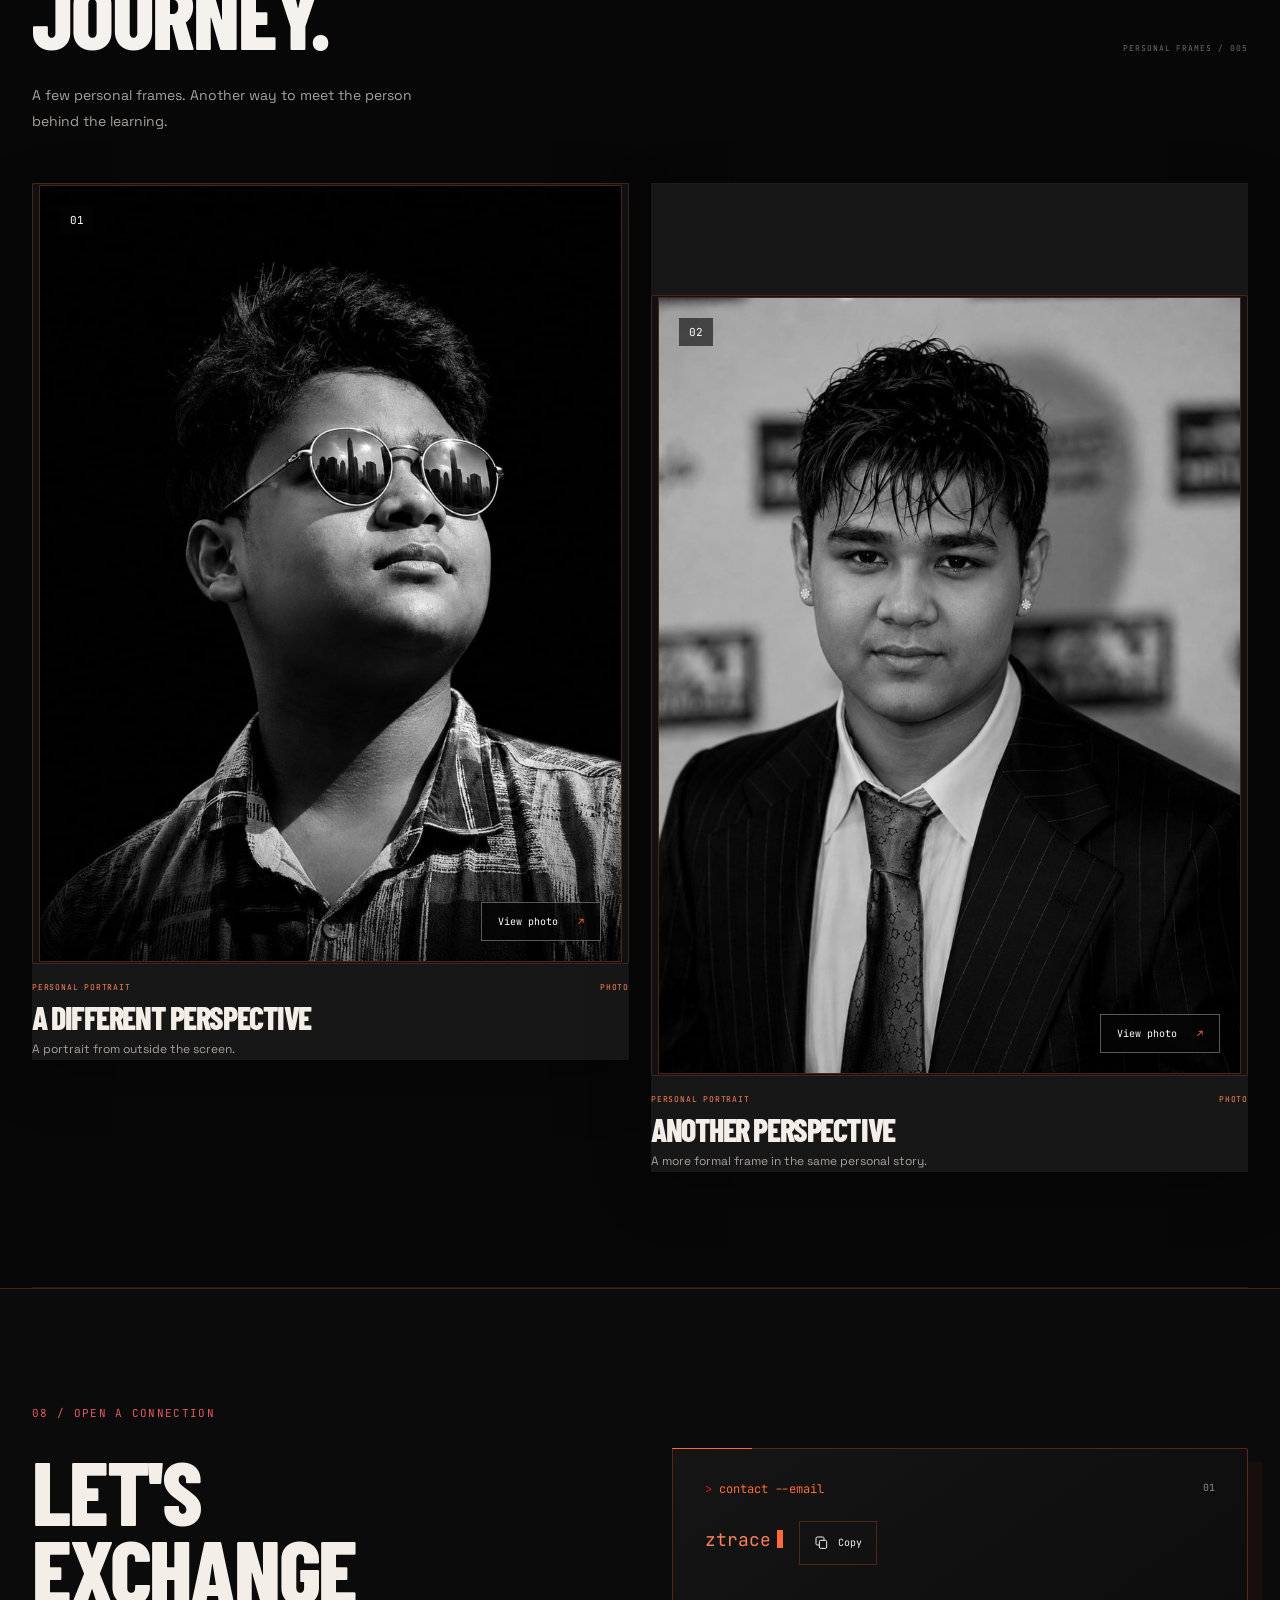
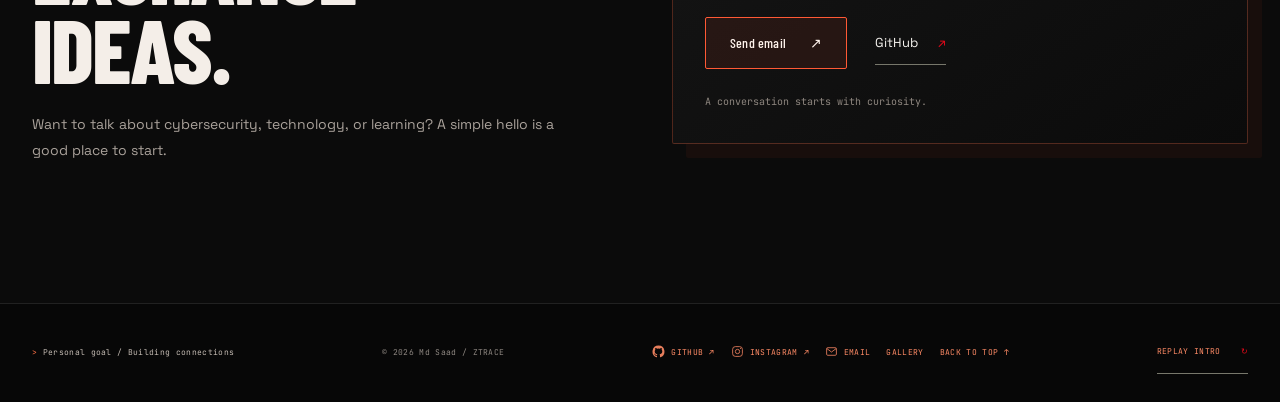
==== commit 101c4535: "Refresh the editorial stylesheet cache key for footer social icons" ====
--- a/index.html
+++ b/index.html
@@ -66,7 +66,7 @@
   <link rel="preconnect" href="https://fonts.gstatic.com" crossorigin>
   <link href="https://fonts.googleapis.com/css2?family=Barlow+Condensed:wght@600;700;800;900&display=swap" rel="stylesheet" media="print" data-async-fonts>
   <noscript><link href="https://fonts.googleapis.com/css2?family=Barlow+Condensed:wght@600;700;800;900&display=swap" rel="stylesheet"></noscript>
-  <link rel="stylesheet" href="./css/editorial-reference.css?v=20261109.5">
+  <link rel="stylesheet" href="./css/editorial-reference.css?v=20261109.6">
 </head>
 <body data-design="editorial-portfolio-v1">
 <a class="skip-link" href="#main">Skip to content</a>
--- a/css/editorial-reference.css
+++ b/css/editorial-reference.css
@@ -1087,6 +1087,9 @@
 #page .footer-links { display: flex; flex-wrap: wrap; gap: 16px; }
 #page .footer-links a,
 #page .replay-link { color: #ff8b66; font: 8px var(--font-mono); text-transform: uppercase; }
+#page .footer-links a { display: inline-flex; align-items: center; gap: 6px; min-height: 28px; }
+#page .footer-links .footer-social-link svg { width: 13px; height: 13px; flex: 0 0 13px; opacity: .9; transition: color .2s ease, transform .2s ease; }
+#page .footer-links .footer-social-link:hover svg { color: var(--editorial-accent-end); transform: translateY(-1px); }
 
 dialog.mobile-menu {
   border: 1px solid rgba(255,104,67,.3);
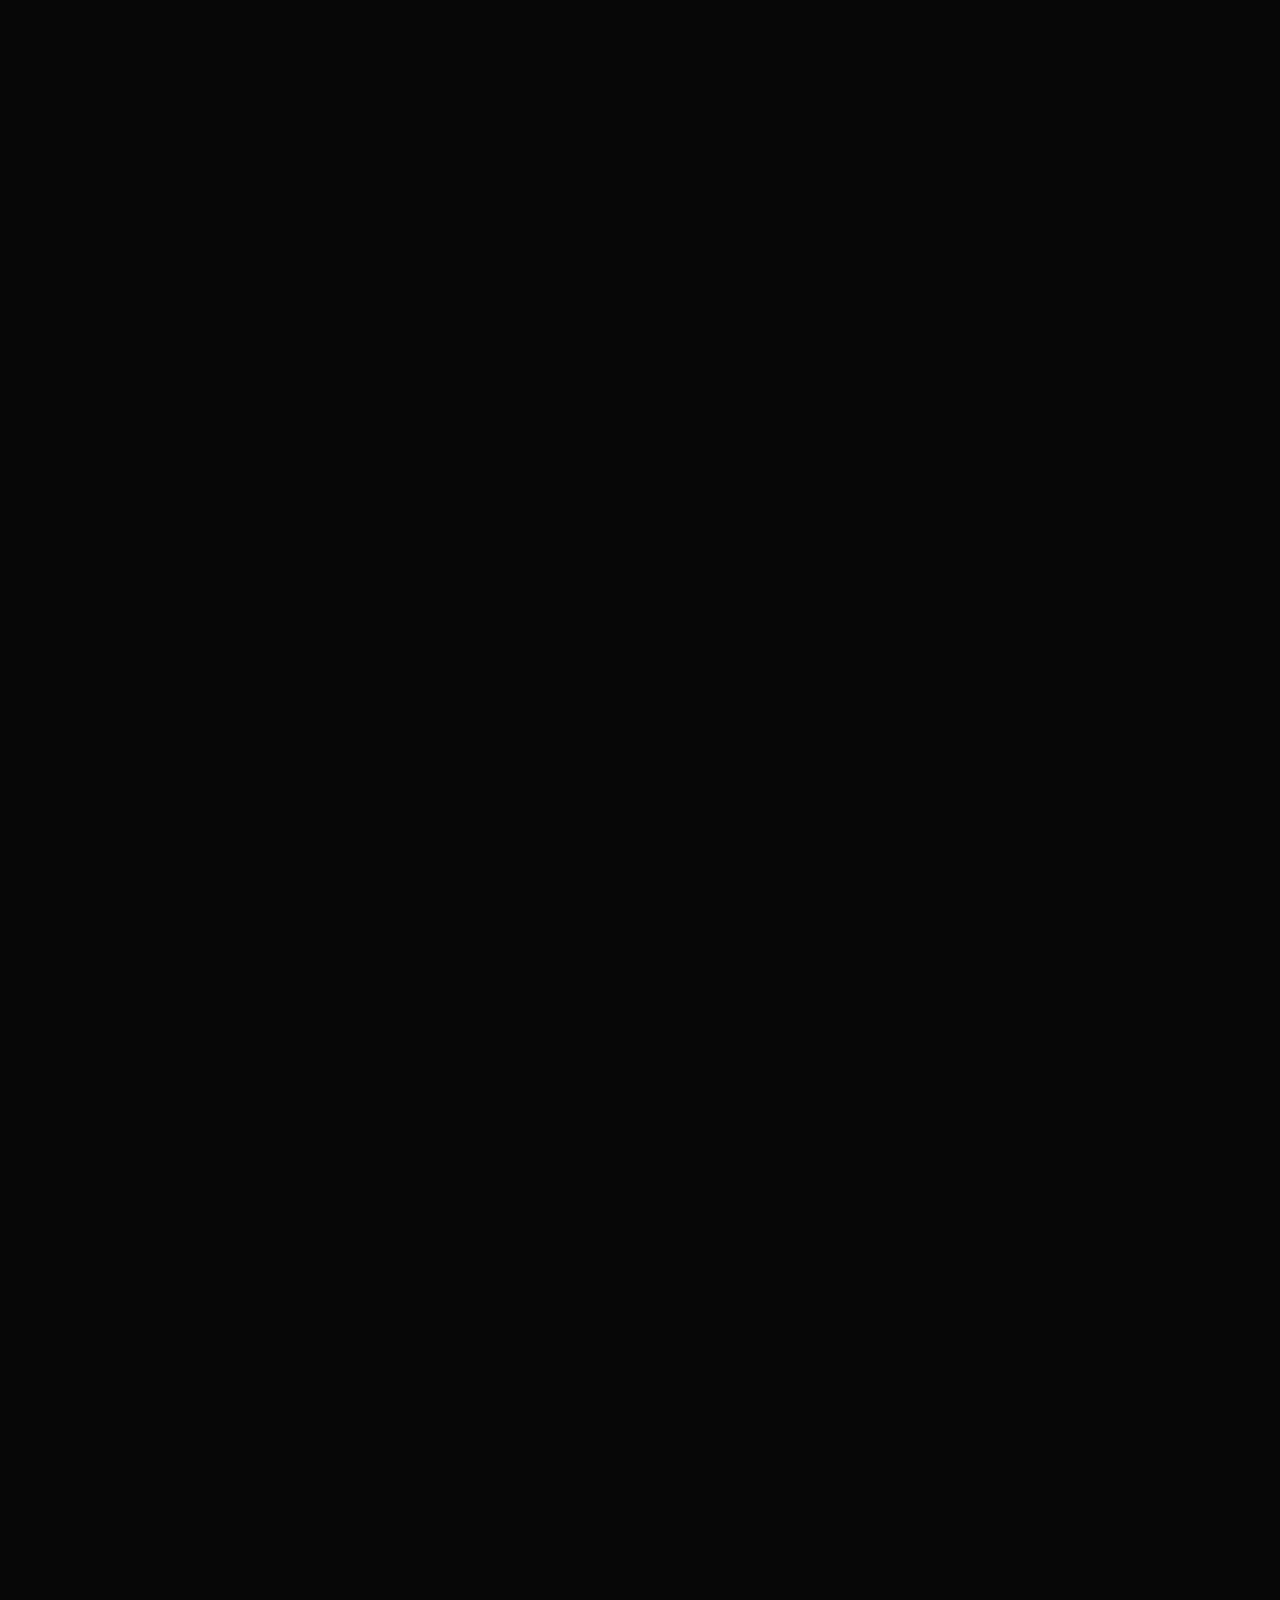
==== commit a63a2151: "Refresh the intro CSS and application entry cache keys" ====
--- a/index.html
+++ b/index.html
@@ -41,7 +41,7 @@
 <link rel="icon" type="image/svg+xml" href="./assets/favicon.svg">
 <link rel="preload" href="./assets/fonts/space-grotesk-latin.woff2" as="font" type="font/woff2" crossorigin>
 <link rel="preload" href="./assets/fonts/jetbrains-mono-latin.woff2" as="font" type="font/woff2" crossorigin>
-<script type="module" src="./js/main.js?v=20261109.6"></script>
+<script type="module" src="./js/main.js?v=20261109.7"></script>
 <link rel="stylesheet" href="./css/tokens.css?v=20261109.1"><link rel="stylesheet" href="./css/base.css?v=20261106.3"><link rel="stylesheet" href="./css/components.css?v=20261106.3"><link rel="stylesheet" href="./css/motion.css?v=20261106.3"><link rel="stylesheet" href="./css/style.css?v=20261106.3"><link rel="stylesheet" href="./css/intro.css?v=20261106.3"><link rel="stylesheet" href="./css/responsive.css?v=20261018.3"><link rel="stylesheet" href="./css/portfolio-refresh.css?v=20261106.3"><link rel="stylesheet" href="./css/design-system.css?v=20261018.3"><link rel="stylesheet" href="./css/phase-3.css?v=20261018.3"><link rel="stylesheet" href="./css/phase-4.css?v=20261106.3">
   
   <link rel="stylesheet" href="./css/motion-polish.css?v=20261018.5">
@@ -60,7 +60,7 @@
 </script>
   <link rel="stylesheet" href="./css/cyber-noir.css?v=20261105.2">
   <link rel="stylesheet" href="./css/phase-6-visual-unification.css?v=20261106.1">
-  <link rel="stylesheet" href="./css/phantom-signal.css?v=20261108.1">
+  <link rel="stylesheet" href="./css/phantom-signal.css?v=20261109.1">
   <link rel="stylesheet" href="./css/workspace-shell.css?v=20261107.1" media="print" data-workspace-styles>
   <link rel="preconnect" href="https://fonts.googleapis.com">
   <link rel="preconnect" href="https://fonts.gstatic.com" crossorigin>
--- a/css/phantom-signal.css
+++ b/css/phantom-signal.css
@@ -307,7 +307,7 @@
   .phantom-intro__topbar,.phantom-intro__stage,.phantom-intro__echoes{width:calc(100% - 44px)}
   .phantom-intro__stage{grid-template-columns:minmax(0,1fr) minmax(240px,.82fr);gap:16px;min-height:460px;padding:26px 0 18px}
   .phantom-intro__visual{min-height:380px}
-  #phase2-gate.phantom-intro .phantom-intro__title{font-size:clamp(32px,4.6vw,52px)}
+  #phase2-gate.phantom-intro .phantom-intro__title{font-size:clamp(44px,6vw,58px)}
   .phantom-intro__echoes{grid-template-columns:repeat(2,minmax(0,1fr));gap:8px}
   .phantom-intro__echo:first-child{grid-column:1/-1}
   .phantom-intro__ticker>span:nth-child(2){display:none}
@@ -369,82 +369,3 @@
 }
 #phase2-gate.phantom-intro .phantom-intro__ticker:before,
 #phase2-gate.phantom-intro .phantom-intro__ticker>*{display:none!important}
-
-
-/* 2026-11-08 targeted polish: stable portrait lighting and a complete frame. */
-/* Remove the cursor-following bloom and recurring sweep: keep the red light on the eyes. */
-#phase2-gate.phantom-intro .phantom-intro__cursor-light,
-#phase2-gate.phantom-intro .phantom-intro__light-streak{
-  display:none!important;
-}
-
-/* Keep the upper-right haze atmospheric rather than flashing across the portrait. */
-#phase2-gate.phantom-intro .phantom-intro__smoke-layer--three{
-  opacity:.06;
-  animation:none;
-}
-
-/* Give the portrait a deliberate, complete edge on every side. */
-#phase2-gate.phantom-intro .phantom-intro__visual{
-  border:1px solid rgba(229,9,26,.28);
-  border-left-color:rgba(229,9,26,.42);
-  background:#050304;
-  box-shadow:0 18px 52px rgba(0,0,0,.56),inset 0 0 0 1px rgba(255,255,255,.025);
-}
-#phase2-gate.phantom-intro .phantom-intro__portrait{
-  transform:scale(1.015);
-}
-#phase2-gate.phantom-intro .phantom-intro__visual-frame{
-  inset:13px;
-  border:1px solid rgba(255,80,92,.2);
-  opacity:.82;
-  box-shadow:inset 0 0 0 1px rgba(0,0,0,.45);
-  background:
-    linear-gradient(rgba(255,76,90,.58),rgba(255,76,90,.58)) left top/22px 1px no-repeat,
-    linear-gradient(rgba(255,76,90,.58),rgba(255,76,90,.58)) left top/1px 22px no-repeat,
-    linear-gradient(rgba(255,76,90,.58),rgba(255,76,90,.58)) right top/22px 1px no-repeat,
-    linear-gradient(rgba(255,76,90,.58),rgba(255,76,90,.58)) right top/1px 22px no-repeat,
-    linear-gradient(rgba(255,76,90,.58),rgba(255,76,90,.58)) left bottom/22px 1px no-repeat,
-    linear-gradient(rgba(255,76,90,.58),rgba(255,76,90,.58)) left bottom/1px 22px no-repeat,
-    linear-gradient(rgba(255,76,90,.58),rgba(255,76,90,.58)) right bottom/22px 1px no-repeat,
-    linear-gradient(rgba(255,76,90,.58),rgba(255,76,90,.58)) right bottom/1px 22px no-repeat;
-}
-
-/* Align the soft halo to the actual eye positions; keep the pulse smooth and restrained. */
-#phase2-gate.phantom-intro .phantom-intro__eyes{
-  top:29%;
-  left:0;
-  width:100%;
-  height:12%;
-  background:
-    radial-gradient(ellipse 5.2% 19% at 33.75% 57%,rgba(255,20,38,.46) 0 24%,transparent 100%),
-    radial-gradient(ellipse 5.2% 19% at 68.75% 57%,rgba(255,20,38,.46) 0 24%,transparent 100%);
-  filter:blur(9px);
-}
-#phase2-gate.phantom-intro .phantom-intro__eyes-core i{
-  box-shadow:0 0 8px rgba(255,43,58,.86),0 0 17px rgba(229,9,26,.5),0 0 28px rgba(229,9,26,.18);
-  animation-duration:.55s,4.2s;
-}
-@keyframes phantom-eye-awaken{
-  from{opacity:0;filter:blur(16px)}
-  to{opacity:.5;filter:blur(9px)}
-}
-@keyframes phantom-eye-glow{
-  from{opacity:.34;filter:blur(8px)}
-  to{opacity:.54;filter:blur(10px)}
-}
-@keyframes phantom-eye-core{
-  0%,100%{opacity:.62;filter:blur(.7px)}
-  50%{opacity:.86;filter:blur(1px)}
-}
-
-@media(max-width:680px){
-  #phase2-gate.phantom-intro .phantom-intro__visual{
-    border:0;
-    box-shadow:none;
-  }
-  #phase2-gate.phantom-intro .phantom-intro__visual-frame{
-    inset:8px;
-    opacity:.55;
-  }
-}
